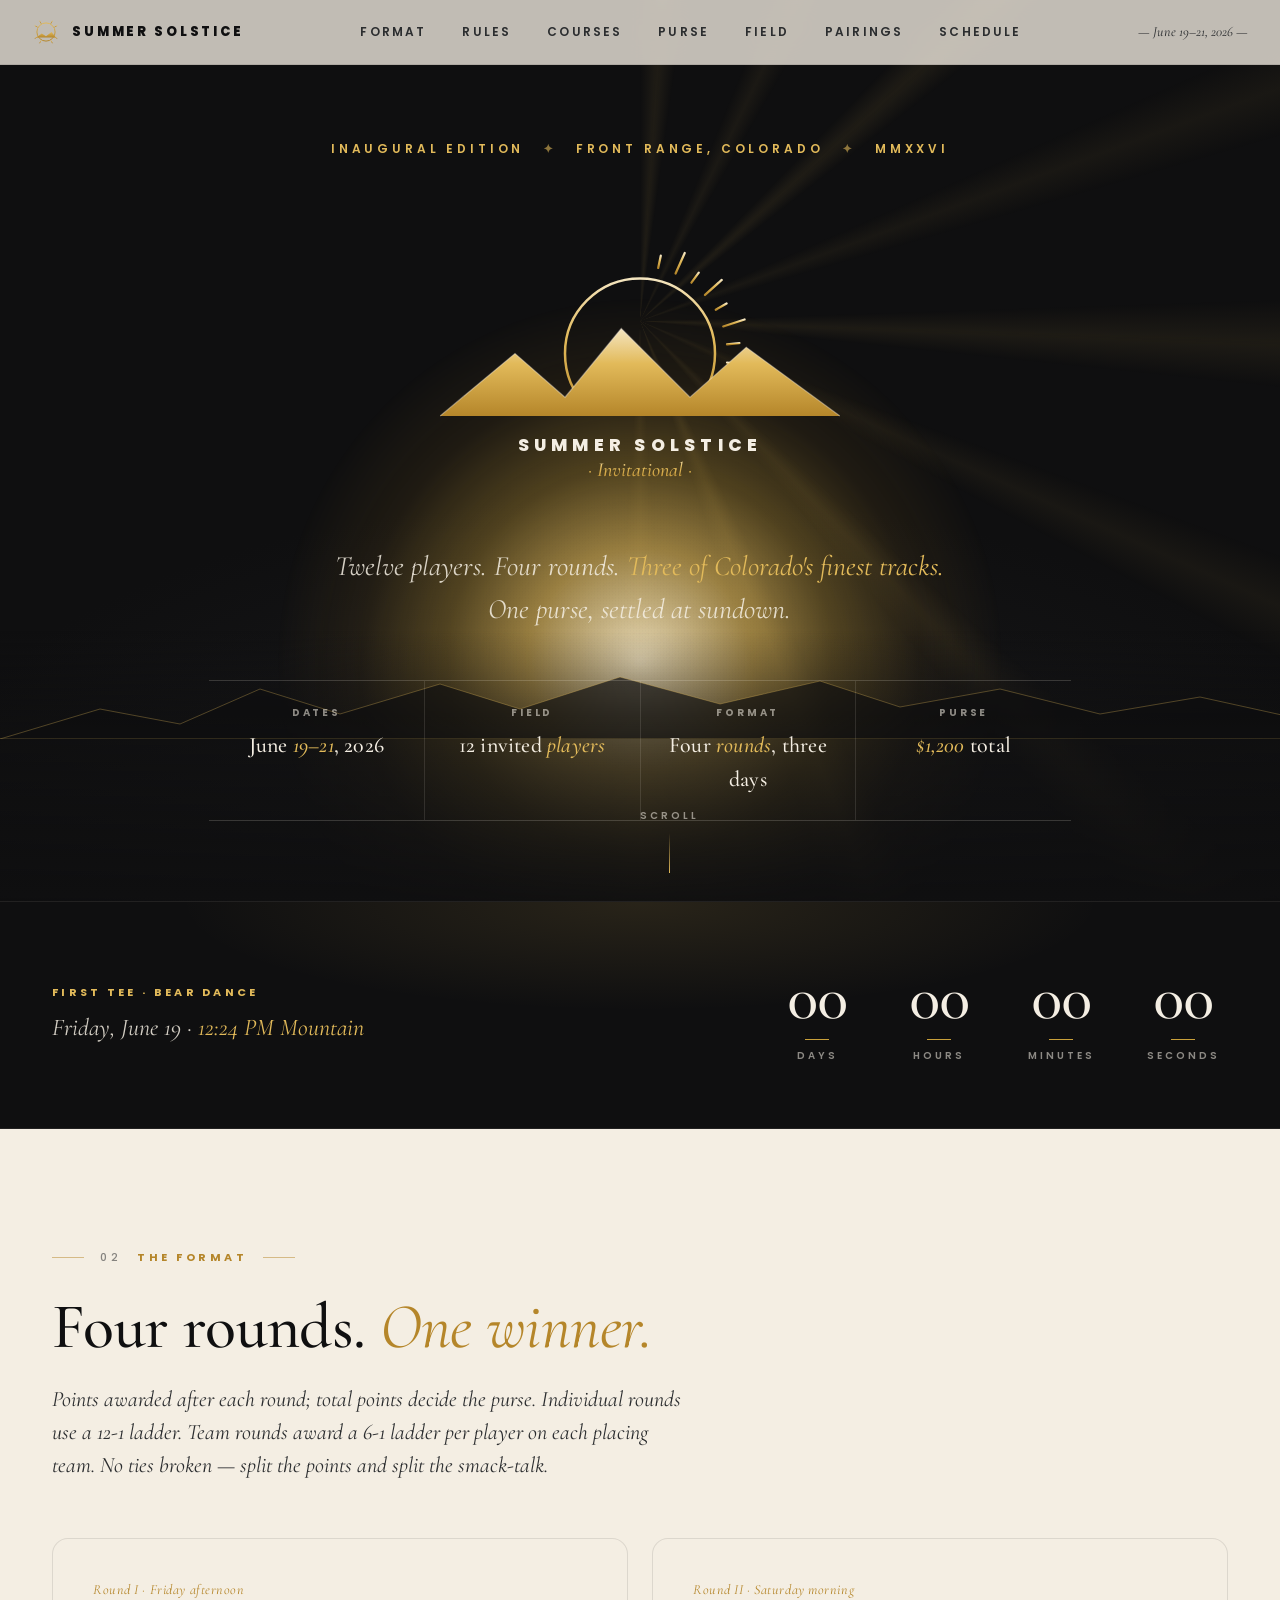
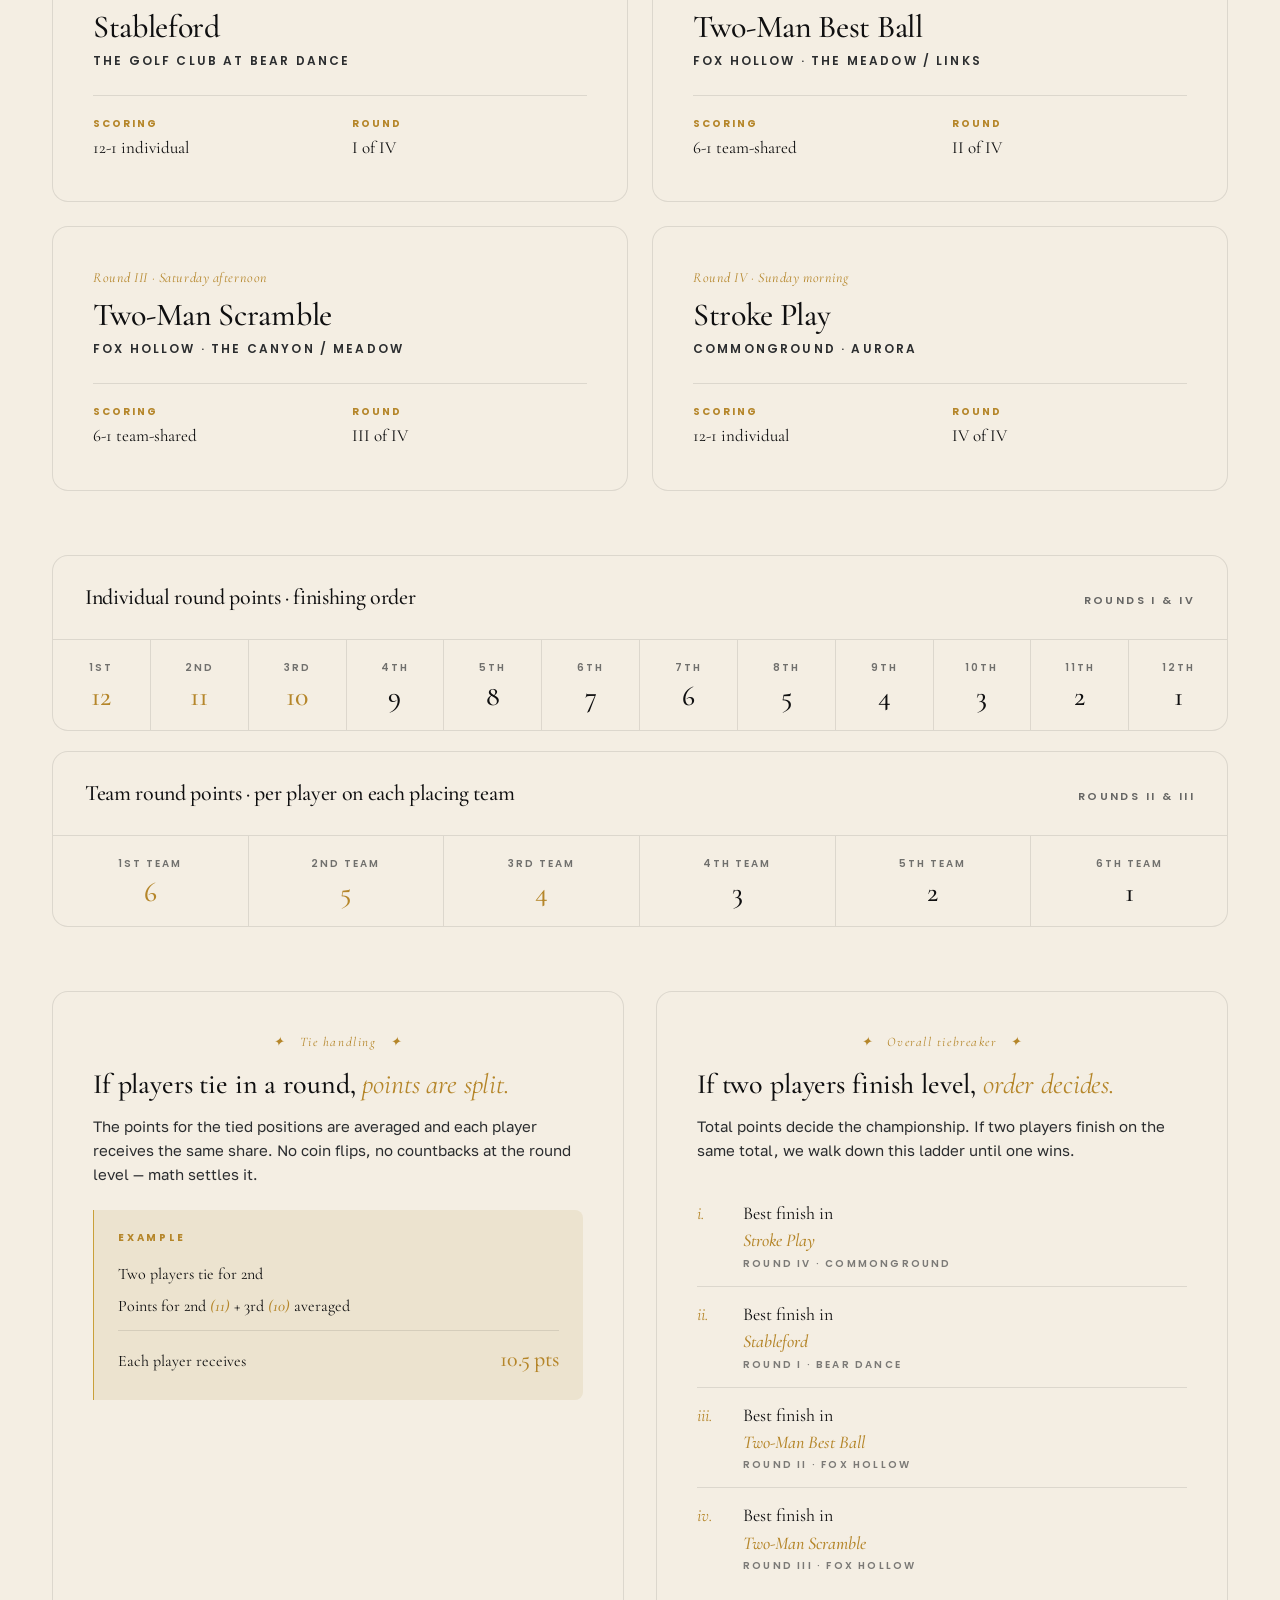
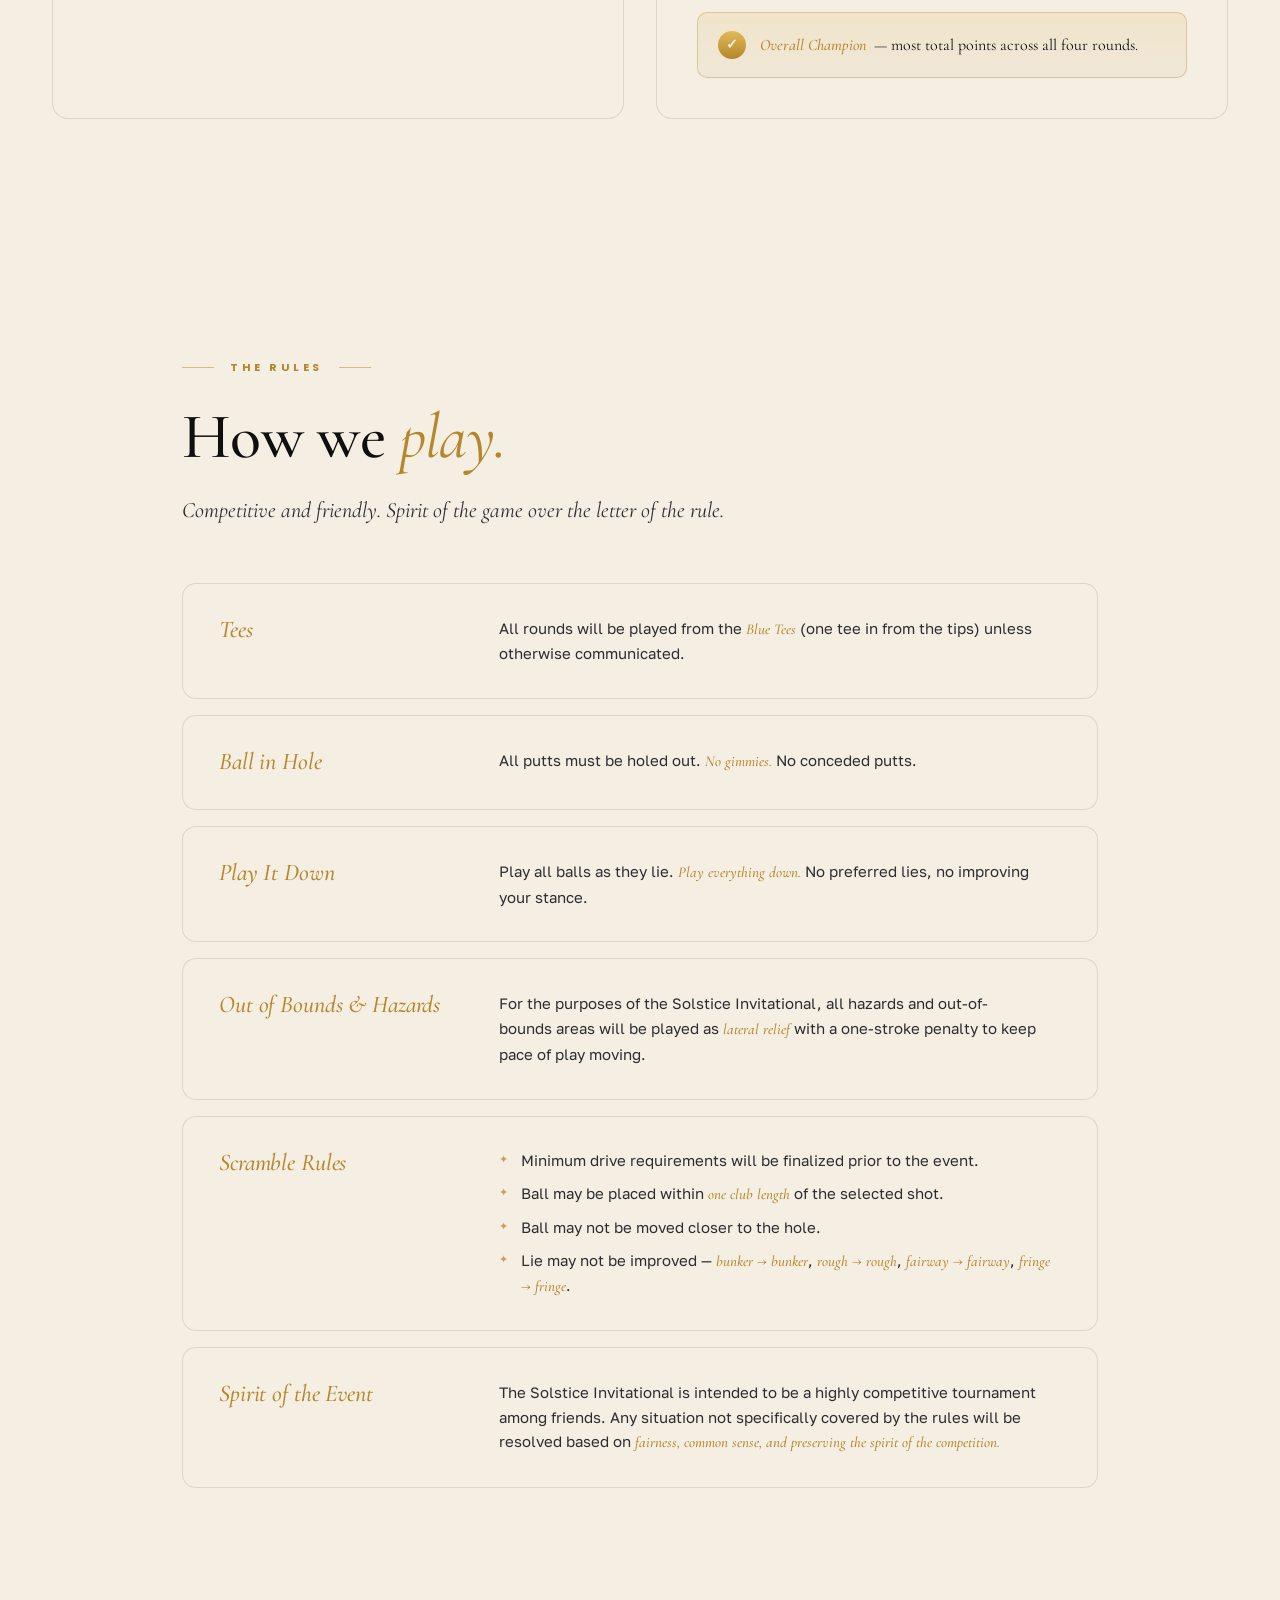
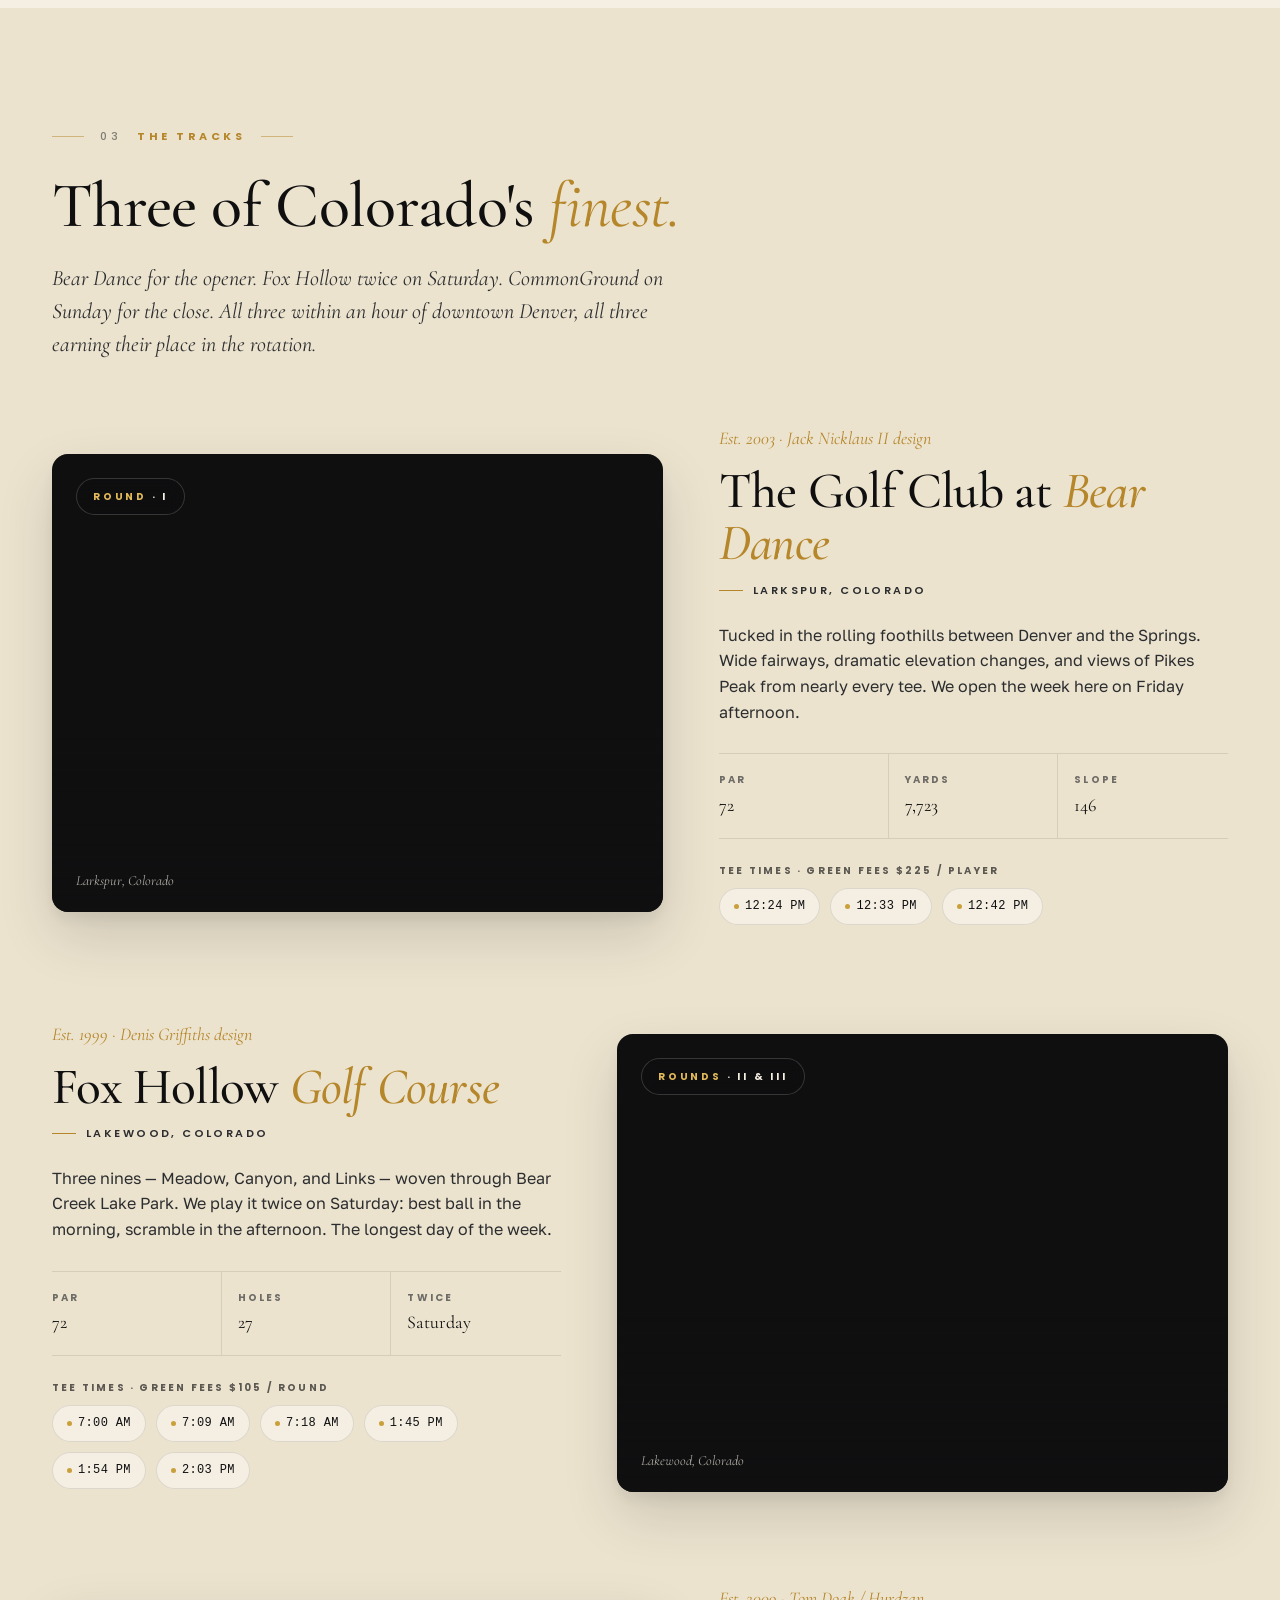
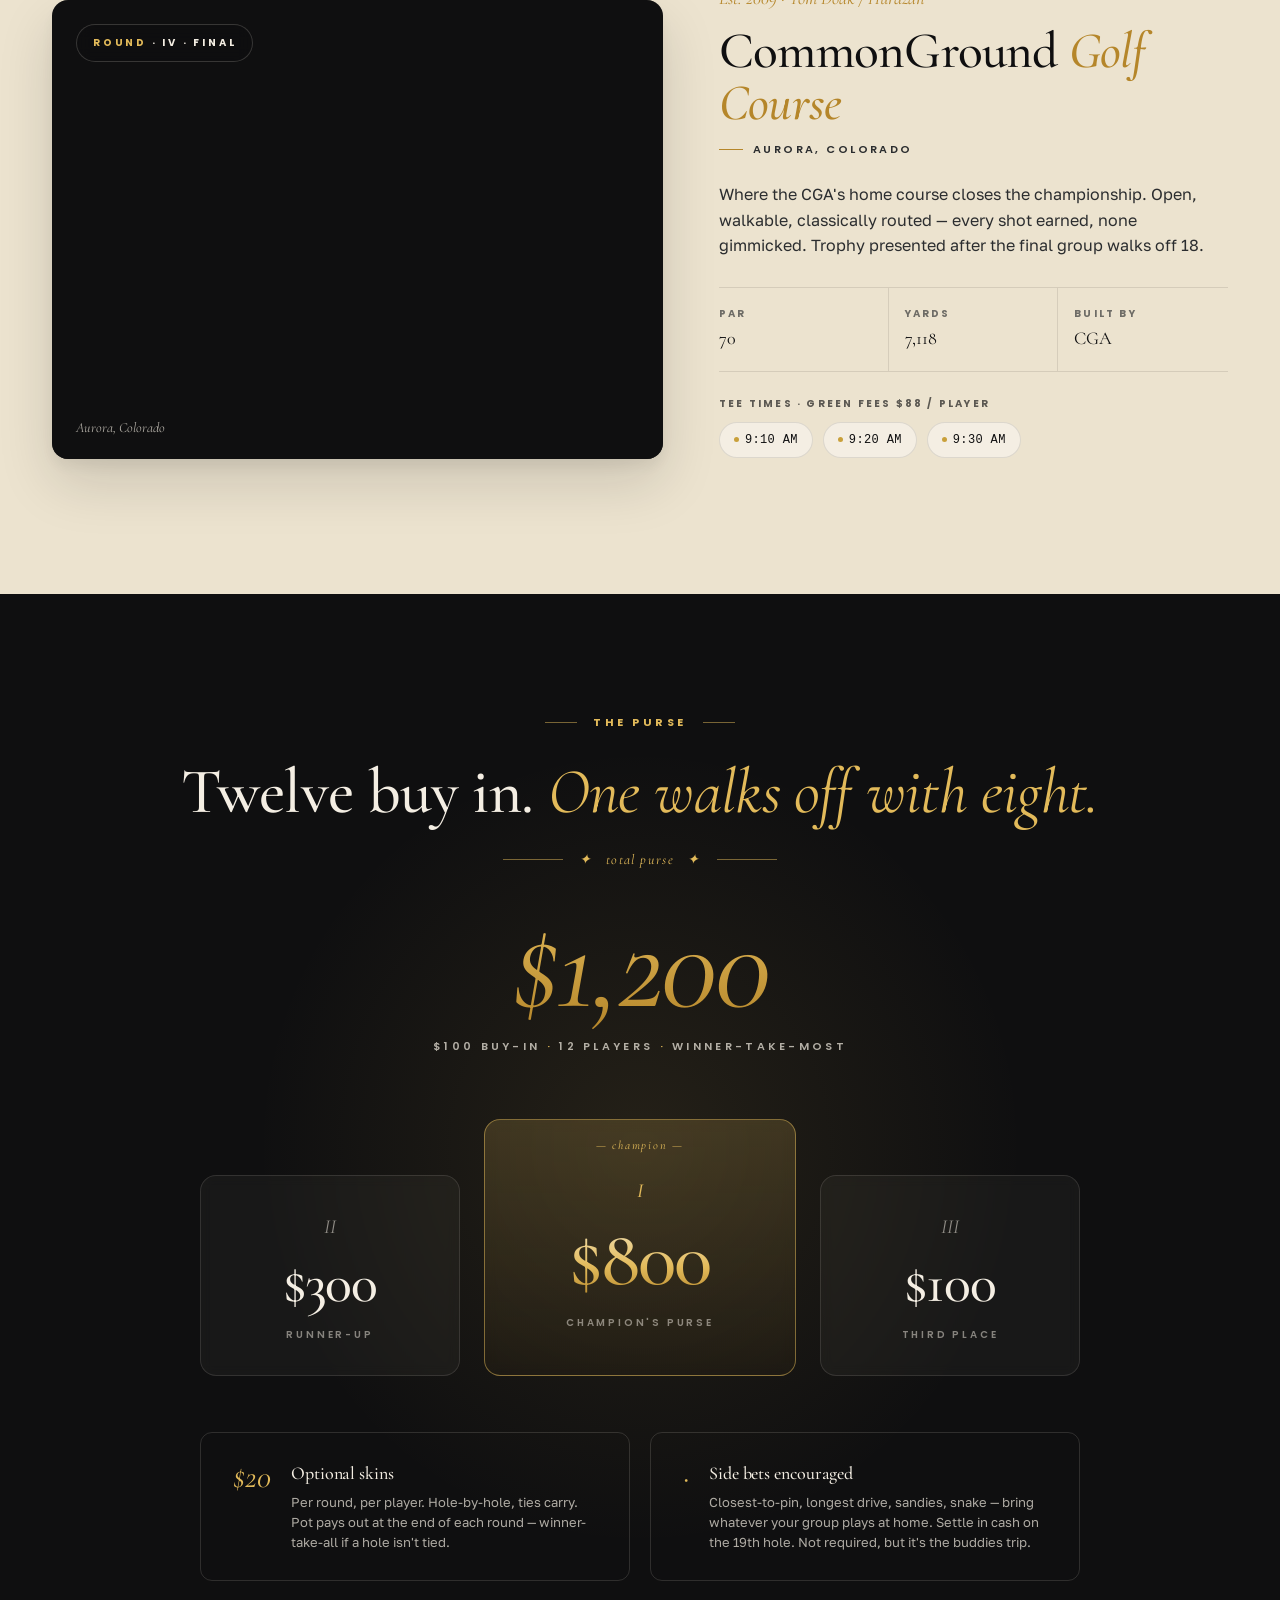
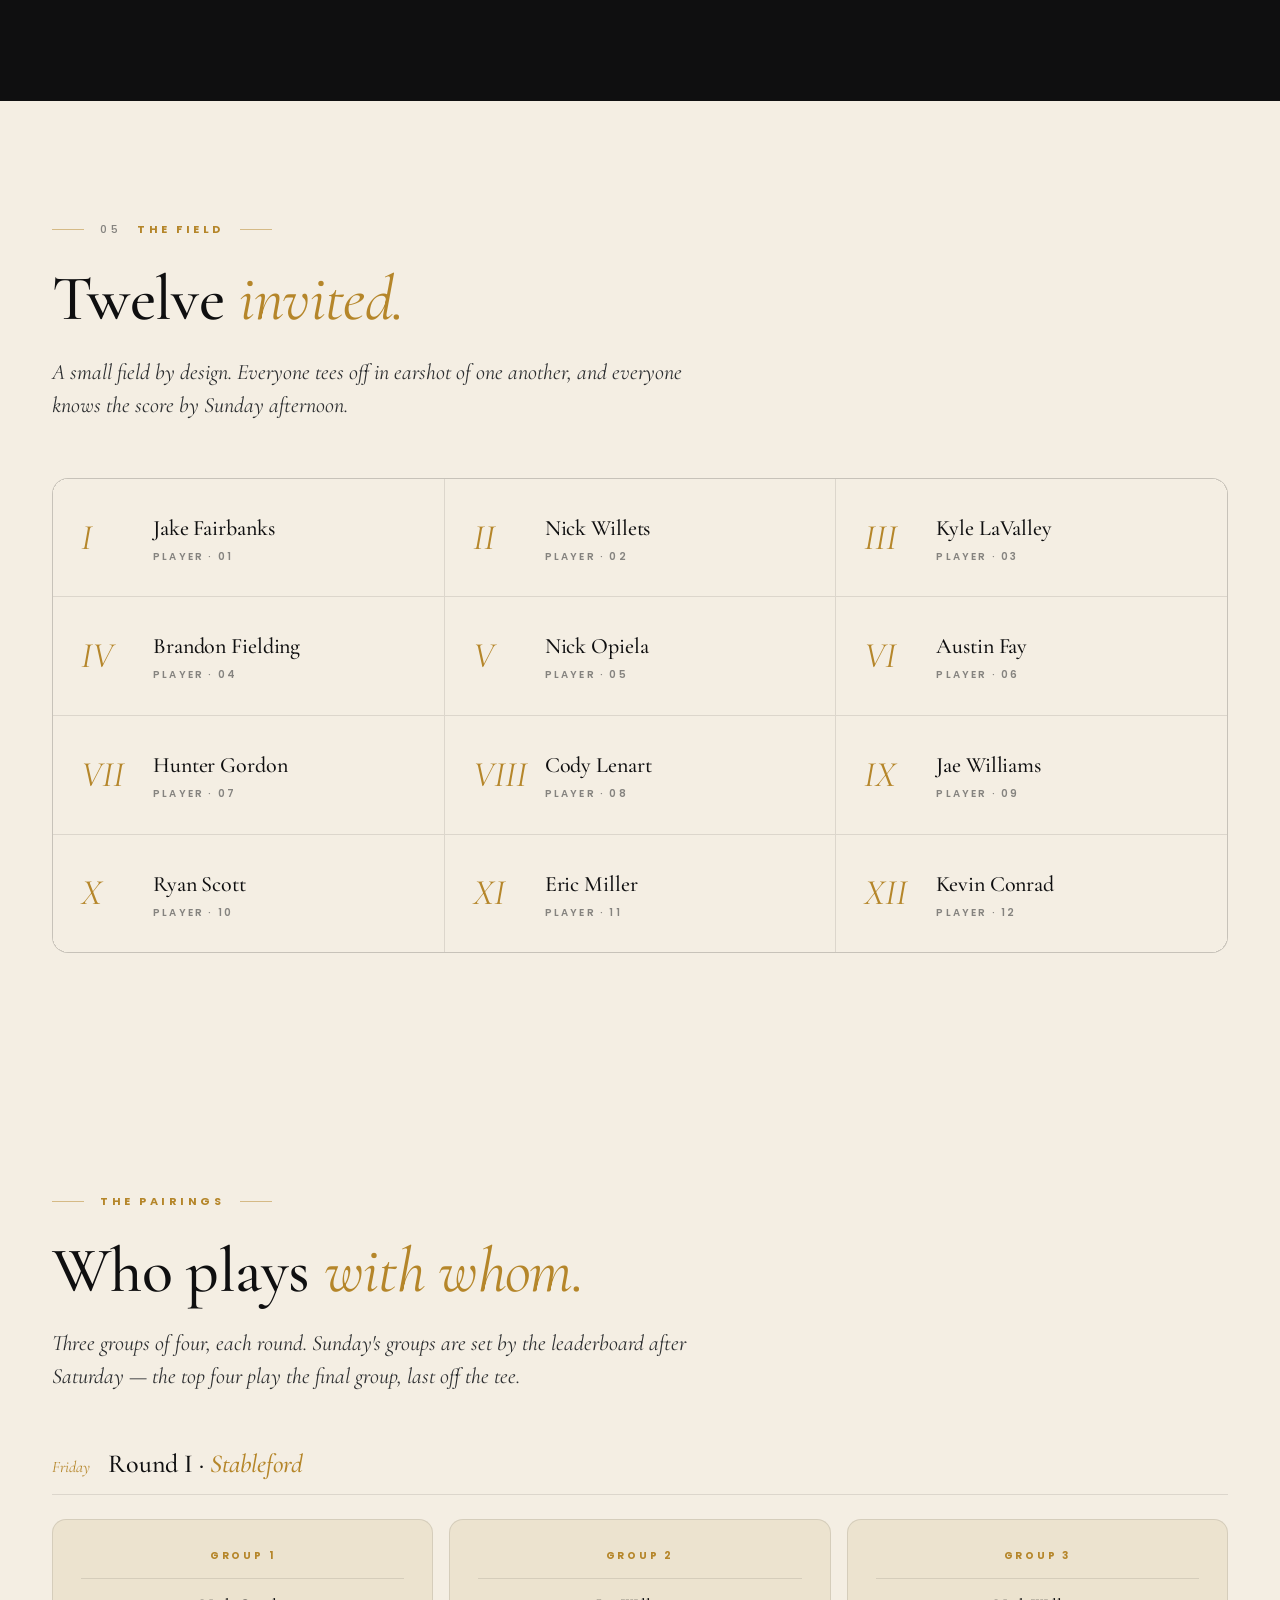
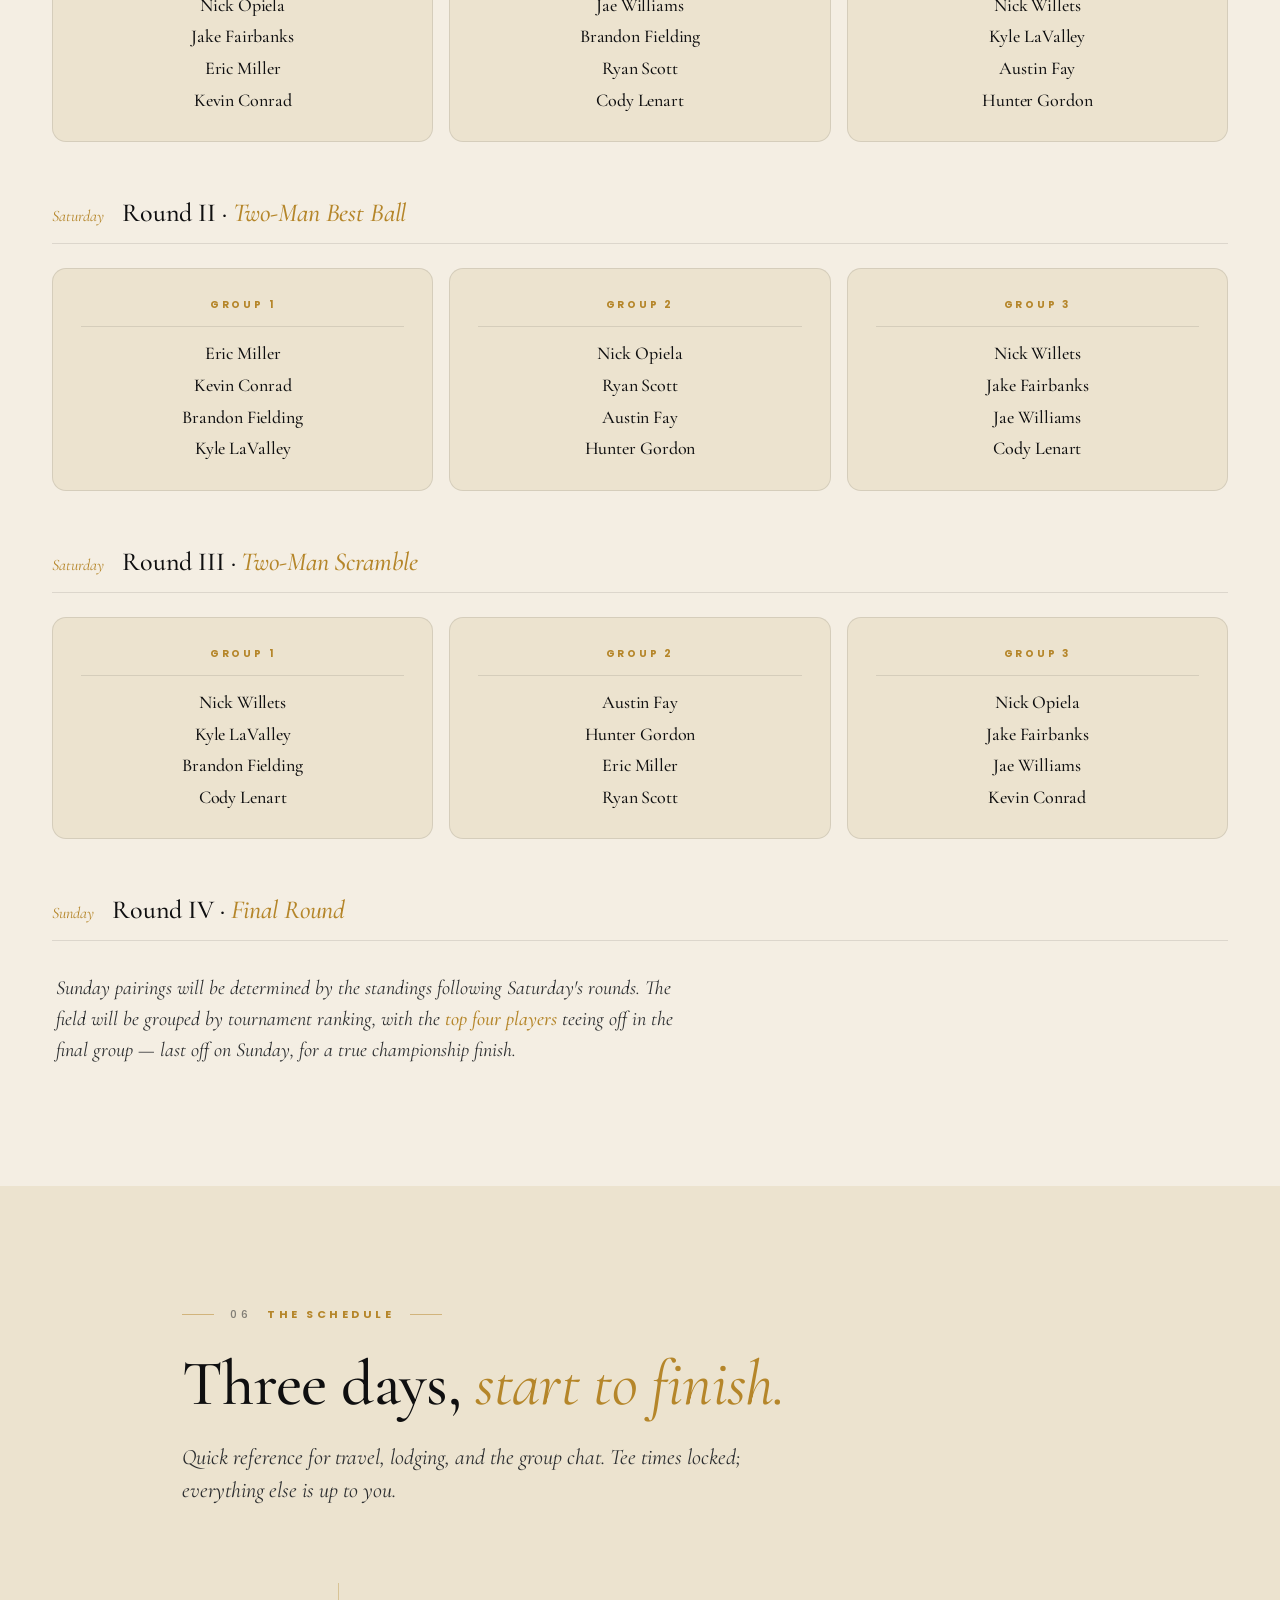
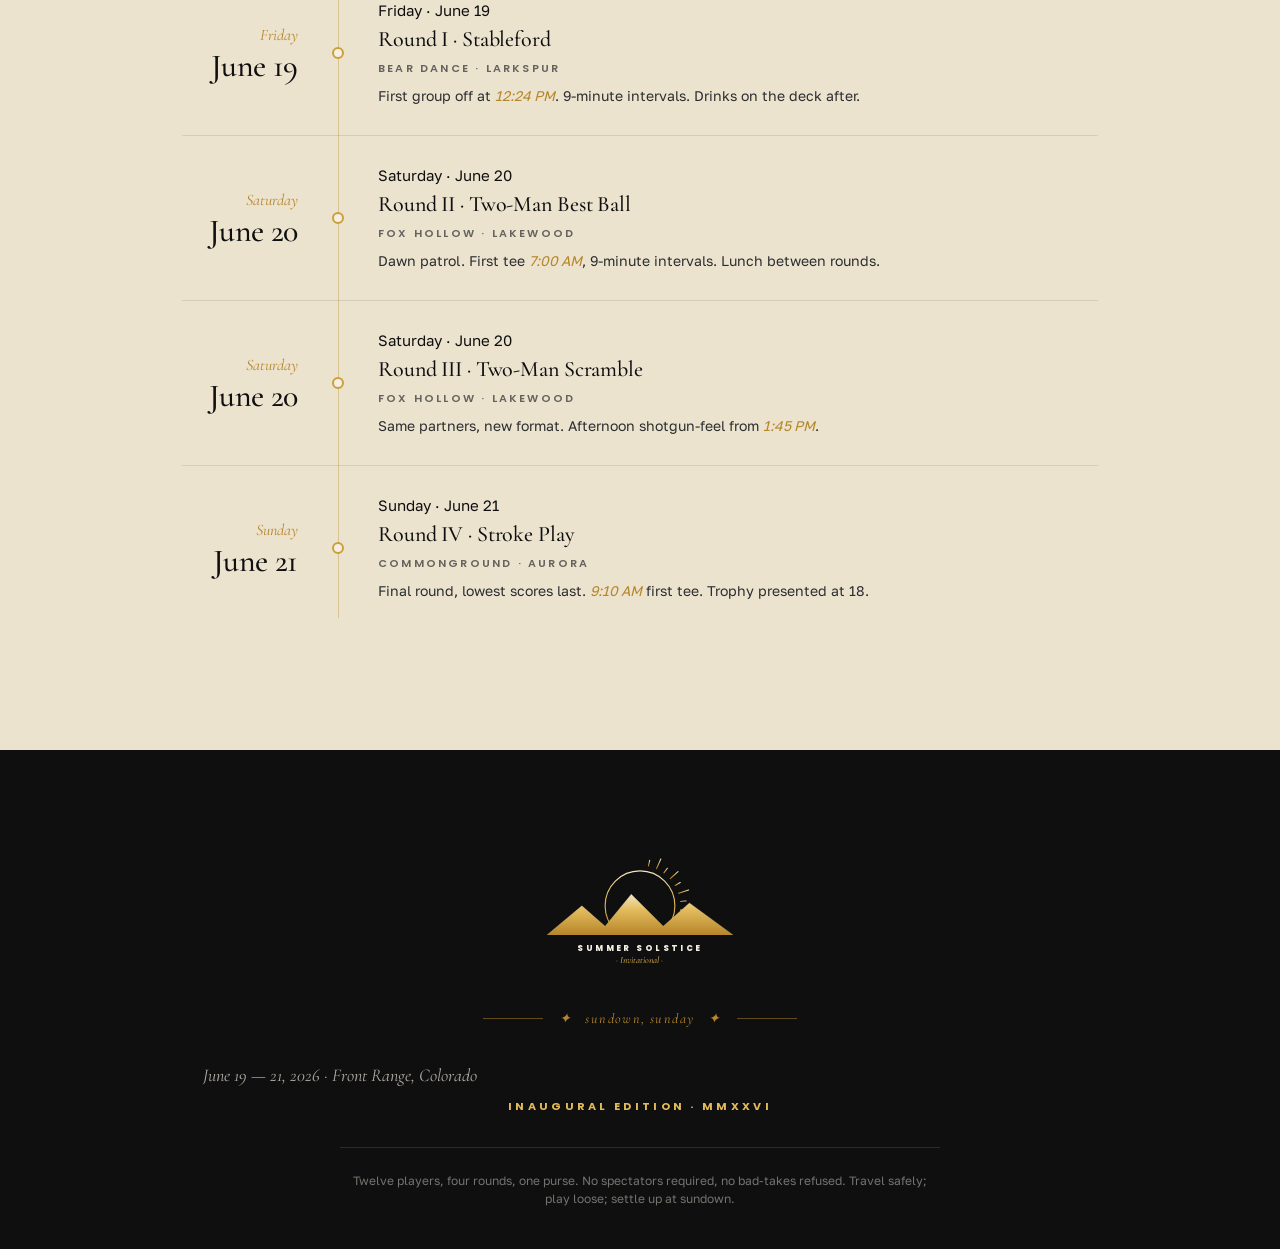
==== index.html @ 15abe390 "Fix spelling: Nick Opeila -> Nick Opiela" ====
<!doctype html>
<html lang="en">
<head>
  <meta charset="utf-8"/>
  <meta name="viewport" content="width=device-width, initial-scale=1, viewport-fit=cover"/>
  <title>Summer Solstice Invitational · 2026</title>
  <meta name="description" content="Twelve players. Four rounds. Three of Colorado's finest tracks. June 19–21, 2026."/>
  <meta name="theme-color" content="#0F0F10"/>

  <meta property="og:title" content="Summer Solstice Invitational · 2026"/>
  <meta property="og:description" content="Twelve players. Four rounds. Three of Colorado's finest tracks. June 19–21, 2026."/>
  <meta property="og:type" content="website"/>
  <meta property="og:url" content="https://solsticeinvitational.com/"/>
  <meta name="twitter:card" content="summary_large_image"/>

  <link rel="preconnect" href="https://fonts.googleapis.com"/>
  <link rel="preconnect" href="https://fonts.gstatic.com" crossorigin/>
  <link rel="stylesheet" href="styles/tokens.css"/>
  <link rel="stylesheet" href="styles/site.css"/>
</head>
<body>
  <!-- ============================================================
       NAV
       ============================================================ -->
  <nav class="ssi-nav">
    <a href="#hero" class="mark">
      <span class="glyph">
        <svg viewBox="0 0 40 40" width="28" height="28" aria-hidden="true">
          <defs>
            <linearGradient id="ssiNavGrad" x1="0" y1="0" x2="0" y2="1">
              <stop offset="0%" stop-color="#E2BA5A"/>
              <stop offset="100%" stop-color="#B5862A"/>
            </linearGradient>
          </defs>
          <circle cx="20" cy="20" r="13" fill="none" stroke="url(#ssiNavGrad)" stroke-width="1.4"/>
          <g stroke="url(#ssiNavGrad)" stroke-width="1.3">
            <line x1="34.50" y1="20.00" x2="38.00" y2="20.00" stroke-linecap="round"/>
            <line x1="32.56" y1="27.25" x2="35.59" y2="29.00" stroke-linecap="round"/>
            <line x1="27.25" y1="32.56" x2="29.00" y2="35.59" stroke-linecap="round"/>
            <line x1="20.00" y1="34.50" x2="20.00" y2="38.00" stroke-linecap="round"/>
            <line x1="12.75" y1="32.56" x2="11.00" y2="35.59" stroke-linecap="round"/>
            <line x1="7.44" y1="27.25" x2="4.41" y2="29.00" stroke-linecap="round"/>
            <line x1="5.50" y1="20.00" x2="2.00" y2="20.00" stroke-linecap="round"/>
            <line x1="7.44" y1="12.75" x2="4.41" y2="11.00" stroke-linecap="round"/>
            <line x1="12.75" y1="7.44" x2="11.00" y2="4.41" stroke-linecap="round"/>
            <line x1="20.00" y1="5.50" x2="20.00" y2="2.00" stroke-linecap="round"/>
            <line x1="27.25" y1="7.44" x2="29.00" y2="4.41" stroke-linecap="round"/>
            <line x1="32.56" y1="12.75" x2="35.59" y2="11.00" stroke-linecap="round"/>
          </g>
          <path d="M 6 28 L 14 22 L 20 26 L 28 20 L 34 28 Z" fill="url(#ssiNavGrad)"/>
        </svg>
      </span>
      <span>Summer Solstice</span>
    </a>
    <ul>
      <li><a href="#format">Format</a></li>
      <li><a href="#rules">Rules</a></li>
      <li><a href="#courses">Courses</a></li>
      <li><a href="#purse">Purse</a></li>
      <li><a href="#field">Field</a></li>
      <li><a href="#pairings">Pairings</a></li>
      <li><a href="#schedule">Schedule</a></li>
    </ul>
    <span class="est">— June 19–21, 2026 —</span>
  </nav>

  <!-- ============================================================
       HERO
       ============================================================ -->
  <section class="ssi-hero" id="hero">
    <div class="sun-stage">
      <div class="sun-rays"></div>
      <div class="sun"></div>
      <div class="horizon"></div>
      <svg class="mountain-line" viewBox="0 0 1440 80" preserveAspectRatio="none" aria-hidden="true">
        <path d="M 0 80 L 100 50 L 180 65 L 260 30 L 340 55 L 440 25 L 520 50 L 620 18 L 720 45 L 820 22 L 900 48 L 1000 30 L 1100 55 L 1200 38 L 1300 60 L 1380 42 L 1440 70 L 1440 80 Z"
              fill="rgba(15,15,16,.85)" stroke="rgba(226,186,90,.4)" stroke-width="1"/>
      </svg>
    </div>

    <div class="hero-content">
      <div class="hero-eyebrow">
        <span>Inaugural Edition</span>
        <span class="dot">✦</span>
        <span>Front Range, Colorado</span>
        <span class="dot">✦</span>
        <span>MMXXVI</span>
      </div>

      <div class="hero-logo-wrap">
        <svg viewBox="0 0 320 240" width="400" height="300" aria-label="Summer Solstice Invitational">
          <defs>
            <linearGradient id="ssiGoldGradHero" x1="0" y1="0" x2="0" y2="1">
              <stop offset="0%" stop-color="#F4E5C0"/>
              <stop offset="40%" stop-color="#E2BA5A"/>
              <stop offset="100%" stop-color="#B5862A"/>
            </linearGradient>
            <clipPath id="sunpeaksClipHero"><rect x="0" y="0" width="320" height="180"/></clipPath>
          </defs>
          <g clip-path="url(#sunpeaksClipHero)">
            <circle cx="160" cy="130" r="60" fill="none" stroke="url(#ssiGoldGradHero)" stroke-width="2"/>
            <g stroke="url(#ssiGoldGradHero)" stroke-width="1.8" stroke-linecap="round">
              <line x1="160.00" y1="60.00" x2="160.00" y2="42.00"/>
              <line x1="174.55" y1="61.53" x2="176.63" y2="51.75"/>
              <line x1="188.47" y1="66.05" x2="195.79" y2="49.61"/>
              <line x1="201.14" y1="73.37" x2="207.02" y2="65.28"/>
              <line x1="212.02" y1="83.16" x2="225.40" y2="71.12"/>
              <line x1="220.62" y1="95.00" x2="229.28" y2="90.00"/>
              <line x1="226.57" y1="108.37" x2="243.69" y2="102.81"/>
              <line x1="229.62" y1="122.68" x2="239.56" y2="121.64"/>
              <line x1="229.62" y1="137.32" x2="247.52" y2="139.20"/>
              <line x1="226.57" y1="151.63" x2="236.08" y2="154.72"/>
              <line x1="220.62" y1="165.00" x2="236.21" y2="174.00"/>
              <line x1="212.02" y1="176.84" x2="219.45" y2="183.53"/>
              <line x1="201.14" y1="186.63" x2="211.73" y2="201.19"/>
              <line x1="188.47" y1="193.95" x2="192.54" y2="203.08"/>
              <line x1="174.55" y1="198.47" x2="178.30" y2="216.08"/>
              <line x1="160.00" y1="200.00" x2="160.00" y2="210.00"/>
            </g>
          </g>
          <path d="M 0 180 L 60 130 L 100 165 L 145 110 L 200 165 L 245 125 L 320 180 Z" fill="url(#ssiGoldGradHero)"/>
          <path d="M 0 180 L 60 130 L 100 165 L 145 110 L 200 165 L 245 125 L 320 180" fill="none" stroke="rgba(244,238,227,.4)" stroke-width="1"/>
          <line x1="0" y1="180" x2="320" y2="180" stroke="url(#ssiGoldGradHero)" stroke-width="1.5"/>
          <text x="160" y="208" text-anchor="middle" font-family="'Poppins', sans-serif" font-weight="800" font-size="14" letter-spacing="4.2" fill="#F4EEE3">SUMMER SOLSTICE</text>
          <text x="160" y="228" text-anchor="middle" font-family="'Cormorant Garamond', serif" font-style="italic" font-weight="500" font-size="16" fill="url(#ssiGoldGradHero)">· Invitational ·</text>
        </svg>
      </div>

      <p class="hero-edition">
        Twelve players. Four rounds. <em>Three of Colorado's finest tracks.</em><br/>
        One purse, settled at sundown.
      </p>

      <div class="hero-meta">
        <div>
          <div class="k">Dates</div>
          <div class="v">June <em>19–21</em>, 2026</div>
        </div>
        <div>
          <div class="k">Field</div>
          <div class="v">12 invited <em>players</em></div>
        </div>
        <div>
          <div class="k">Format</div>
          <div class="v">Four <em>rounds</em>, three days</div>
        </div>
        <div>
          <div class="k">Purse</div>
          <div class="v"><em>$1,200</em> total</div>
        </div>
      </div>
    </div>

    <div class="hero-scroll">
      <span>Scroll</span>
      <span class="line"></span>
    </div>
  </section>

  <!-- ============================================================
       COUNTDOWN
       ============================================================ -->
  <section class="countdown-band" id="countdown">
    <div class="wrap">
      <div class="countdown">
        <div class="countdown-label">
          <span class="k">First tee · Bear Dance</span>
          Friday, June 19 · <em style="color:#E2BA5A;font-style:italic;">12:24 PM Mountain</em>
        </div>
        <div class="countdown-units">
          <div class="countdown-unit"><div class="num" id="cd-days">--</div><div class="lbl">Days</div></div>
          <div class="countdown-unit"><div class="num" id="cd-hours">--</div><div class="lbl">Hours</div></div>
          <div class="countdown-unit"><div class="num" id="cd-mins">--</div><div class="lbl">Minutes</div></div>
          <div class="countdown-unit"><div class="num" id="cd-secs">--</div><div class="lbl">Seconds</div></div>
        </div>
      </div>
    </div>
  </section>

  <!-- ============================================================
       FORMAT
       ============================================================ -->
  <section class="band band-paper" id="format">
    <div class="wrap">
      <div class="section-eyebrow"><span class="num">02</span><span>The Format</span></div>
      <h2 class="section-title">Four rounds. <em>One winner.</em></h2>
      <p class="section-lede">
        Points awarded after each round; total points decide the purse. Individual rounds use a 12-1 ladder. Team rounds award a 6-1 ladder per player on each placing team. No ties broken — split the points and split the smack-talk.
      </p>

      <div class="format-grid">
        <div class="round-card reveal">
          <div class="rn">Round I · Friday afternoon</div>
          <h3>Stableford</h3>
          <div class="course">The Golf Club at Bear Dance</div>
          <div class="points-row">
            <div><div class="k">Scoring</div><div class="v">12-1 individual</div></div>
            <div><div class="k">Round</div><div class="v">I of IV</div></div>
          </div>
        </div>
        <div class="round-card reveal">
          <div class="rn">Round II · Saturday morning</div>
          <h3>Two-Man Best Ball</h3>
          <div class="course">Fox Hollow · The Meadow / Links</div>
          <div class="points-row">
            <div><div class="k">Scoring</div><div class="v">6-1 team-shared</div></div>
            <div><div class="k">Round</div><div class="v">II of IV</div></div>
          </div>
        </div>
        <div class="round-card reveal">
          <div class="rn">Round III · Saturday afternoon</div>
          <h3>Two-Man Scramble</h3>
          <div class="course">Fox Hollow · The Canyon / Meadow</div>
          <div class="points-row">
            <div><div class="k">Scoring</div><div class="v">6-1 team-shared</div></div>
            <div><div class="k">Round</div><div class="v">III of IV</div></div>
          </div>
        </div>
        <div class="round-card reveal">
          <div class="rn">Round IV · Sunday morning</div>
          <h3>Stroke Play</h3>
          <div class="course">CommonGround · Aurora</div>
          <div class="points-row">
            <div><div class="k">Scoring</div><div class="v">12-1 individual</div></div>
            <div><div class="k">Round</div><div class="v">IV of IV</div></div>
          </div>
        </div>
      </div>

      <div class="points-table reveal">
        <div class="header">
          <h4>Individual round points · finishing order</h4>
          <span class="tag">Rounds I &amp; IV</span>
        </div>
        <div class="points-grid">
          <div class="pcell top"><div class="place">1st</div><div class="pts">12</div></div>
          <div class="pcell top"><div class="place">2nd</div><div class="pts">11</div></div>
          <div class="pcell top"><div class="place">3rd</div><div class="pts">10</div></div>
          <div class="pcell"><div class="place">4th</div><div class="pts">9</div></div>
          <div class="pcell"><div class="place">5th</div><div class="pts">8</div></div>
          <div class="pcell"><div class="place">6th</div><div class="pts">7</div></div>
          <div class="pcell"><div class="place">7th</div><div class="pts">6</div></div>
          <div class="pcell"><div class="place">8th</div><div class="pts">5</div></div>
          <div class="pcell"><div class="place">9th</div><div class="pts">4</div></div>
          <div class="pcell"><div class="place">10th</div><div class="pts">3</div></div>
          <div class="pcell"><div class="place">11th</div><div class="pts">2</div></div>
          <div class="pcell"><div class="place">12th</div><div class="pts">1</div></div>
        </div>
      </div>

      <div class="points-table reveal" style="margin-top:20px;">
        <div class="header">
          <h4>Team round points · per player on each placing team</h4>
          <span class="tag">Rounds II &amp; III</span>
        </div>
        <div class="points-grid" style="grid-template-columns:repeat(6,1fr);">
          <div class="pcell top"><div class="place">1st team</div><div class="pts">6</div></div>
          <div class="pcell top"><div class="place">2nd team</div><div class="pts">5</div></div>
          <div class="pcell top"><div class="place">3rd team</div><div class="pts">4</div></div>
          <div class="pcell"><div class="place">4th team</div><div class="pts">3</div></div>
          <div class="pcell"><div class="place">5th team</div><div class="pts">2</div></div>
          <div class="pcell"><div class="place">6th team</div><div class="pts">1</div></div>
        </div>
      </div>

      <div class="tie-rules reveal">
        <div class="tie-col">
          <div class="tie-eyebrow">✦ &nbsp; Tie handling &nbsp; ✦</div>
          <h4 class="tie-title">If players tie in a round, <em>points are split.</em></h4>
          <p class="tie-body">The points for the tied positions are averaged and each player receives the same share. No coin flips, no countbacks at the round level — math settles it.</p>
          <div class="tie-example">
            <div class="ex-label">Example</div>
            <div class="ex-row"><span>Two players tie for 2nd</span></div>
            <div class="ex-row"><span>Points for 2nd <em>(11)</em> + 3rd <em>(10)</em> averaged</span></div>
            <div class="ex-row final"><span>Each player receives</span><strong>10.5 pts</strong></div>
          </div>
        </div>

        <div class="tie-col">
          <div class="tie-eyebrow">✦ &nbsp; Overall tiebreaker &nbsp; ✦</div>
          <h4 class="tie-title">If two players finish level, <em>order decides.</em></h4>
          <p class="tie-body">Total points decide the championship. If two players finish on the same total, we walk down this ladder until one wins.</p>
          <ol class="tie-ladder">
            <li><span class="step">i.</span><span class="rule">Best finish in <em>Stroke Play</em><span class="rd">Round IV · CommonGround</span></span></li>
            <li><span class="step">ii.</span><span class="rule">Best finish in <em>Stableford</em><span class="rd">Round I · Bear Dance</span></span></li>
            <li><span class="step">iii.</span><span class="rule">Best finish in <em>Two-Man Best Ball</em><span class="rd">Round II · Fox Hollow</span></span></li>
            <li><span class="step">iv.</span><span class="rule">Best finish in <em>Two-Man Scramble</em><span class="rd">Round III · Fox Hollow</span></span></li>
          </ol>
          <div class="tie-champ">
            <span class="check">✓</span>
            <span><strong>Overall Champion</strong> — most total points across all four rounds.</span>
          </div>
        </div>
      </div>
    </div>
  </section>

  <!-- ============================================================
       RULES
       ============================================================ -->
  <section class="band band-paper" id="rules">
    <div class="wrap-narrow">
      <div class="section-eyebrow"><span>The Rules</span></div>
      <h2 class="section-title">How we <em>play.</em></h2>
      <p class="section-lede">Competitive and friendly. Spirit of the game over the letter of the rule.</p>

      <div class="rules-stack">
        <div class="rule-card reveal">
          <div class="rule-name">Tees</div>
          <div class="rule-body">
            <p>All rounds will be played from the <em>Blue Tees</em> (one tee in from the tips) unless otherwise communicated.</p>
          </div>
        </div>

        <div class="rule-card reveal">
          <div class="rule-name">Ball in Hole</div>
          <div class="rule-body">
            <p>All putts must be holed out. <em>No gimmies.</em> No conceded putts.</p>
          </div>
        </div>

        <div class="rule-card reveal">
          <div class="rule-name">Play It Down</div>
          <div class="rule-body">
            <p>Play all balls as they lie. <em>Play everything down.</em> No preferred lies, no improving your stance.</p>
          </div>
        </div>

        <div class="rule-card reveal">
          <div class="rule-name">Out of Bounds &amp; Hazards</div>
          <div class="rule-body">
            <p>For the purposes of the Solstice Invitational, all hazards and out-of-bounds areas will be played as <em>lateral relief</em> with a one-stroke penalty to keep pace of play moving.</p>
          </div>
        </div>

        <div class="rule-card reveal">
          <div class="rule-name">Scramble Rules</div>
          <div class="rule-body">
            <ul class="rule-list">
              <li>Minimum drive requirements will be finalized prior to the event.</li>
              <li>Ball may be placed within <em>one club length</em> of the selected shot.</li>
              <li>Ball may not be moved closer to the hole.</li>
              <li>Lie may not be improved — <em>bunker → bunker</em>, <em>rough → rough</em>, <em>fairway → fairway</em>, <em>fringe → fringe</em>.</li>
            </ul>
          </div>
        </div>

        <div class="rule-card reveal">
          <div class="rule-name">Spirit of the Event</div>
          <div class="rule-body">
            <p>The Solstice Invitational is intended to be a highly competitive tournament among friends. Any situation not specifically covered by the rules will be resolved based on <em>fairness, common sense, and preserving the spirit of the competition.</em></p>
          </div>
        </div>
      </div>
    </div>
  </section>

  <!-- ============================================================
       COURSES
       ============================================================ -->
  <section class="band band-cream" id="courses">
    <div class="wrap">
      <div class="section-eyebrow"><span class="num">03</span><span>The Tracks</span></div>
      <h2 class="section-title">Three of Colorado's <em>finest.</em></h2>
      <p class="section-lede">
        Bear Dance for the opener. Fox Hollow twice on Saturday. CommonGround on Sunday for the close. All three within an hour of downtown Denver, all three earning their place in the rotation.
      </p>

      <div class="course-deck">
        <div class="course-row reveal">
          <div class="course-img-wrap">
            <div class="img" style="background-image:url('https://images.squarespace-cdn.com/content/5fc52c5a1452f90b7f00ebfd/f47214b8-79f6-4615-8e93-03084a846147/06-Bear-Dance-Club-min.webp?content-type=image%2Fwebp');"></div>
            <div class="vignette"></div>
            <div class="stamp"><em>Round</em> · I</div>
            <div class="course-name-overlay">Larkspur, Colorado</div>
          </div>
          <div class="course-info">
            <div class="course-est">Est. 2003 · Jack Nicklaus II design</div>
            <h3>The Golf Club at <em>Bear Dance</em></h3>
            <div class="loc">Larkspur, Colorado</div>
            <p class="blurb">Tucked in the rolling foothills between Denver and the Springs. Wide fairways, dramatic elevation changes, and views of Pikes Peak from nearly every tee. We open the week here on Friday afternoon.</p>
            <div class="course-stats">
              <div><div class="k">Par</div><div class="v">72</div></div>
              <div><div class="k">Yards</div><div class="v">7,723</div></div>
              <div><div class="k">Slope</div><div class="v">146</div></div>
            </div>
            <div style="margin-bottom:16px;">
              <div style="font-family:'Poppins',sans-serif;font-weight:700;font-size:10px;letter-spacing:.22em;text-transform:uppercase;color:#0F0F10;opacity:.65;margin-bottom:10px;">Tee times · Green fees $225 / player</div>
              <div class="tee-times">
                <span class="tee-time">12:24 PM</span>
                <span class="tee-time">12:33 PM</span>
                <span class="tee-time">12:42 PM</span>
              </div>
            </div>
          </div>
        </div>

        <div class="course-row reveal flip">
          <div class="course-img-wrap">
            <div class="img" style="background-image:url('https://images.squarespace-cdn.com/content/5fc52c5a1452f90b7f00ebfd/27ed3900-478d-4d79-8211-20e026784408/fox-hollow-meadow-hole-number-2.jpg?content-type=image%2Fjpeg');"></div>
            <div class="vignette"></div>
            <div class="stamp"><em>Rounds</em> · II &amp; III</div>
            <div class="course-name-overlay">Lakewood, Colorado</div>
          </div>
          <div class="course-info">
            <div class="course-est">Est. 1999 · Denis Griffiths design</div>
            <h3>Fox Hollow <em>Golf Course</em></h3>
            <div class="loc">Lakewood, Colorado</div>
            <p class="blurb">Three nines — Meadow, Canyon, and Links — woven through Bear Creek Lake Park. We play it twice on Saturday: best ball in the morning, scramble in the afternoon. The longest day of the week.</p>
            <div class="course-stats">
              <div><div class="k">Par</div><div class="v">72</div></div>
              <div><div class="k">Holes</div><div class="v">27</div></div>
              <div><div class="k">Twice</div><div class="v">Saturday</div></div>
            </div>
            <div style="margin-bottom:16px;">
              <div style="font-family:'Poppins',sans-serif;font-weight:700;font-size:10px;letter-spacing:.22em;text-transform:uppercase;color:#0F0F10;opacity:.65;margin-bottom:10px;">Tee times · Green fees $105 / round</div>
              <div class="tee-times">
                <span class="tee-time">7:00 AM</span>
                <span class="tee-time">7:09 AM</span>
                <span class="tee-time">7:18 AM</span>
                <span class="tee-time">1:45 PM</span>
                <span class="tee-time">1:54 PM</span>
                <span class="tee-time">2:03 PM</span>
              </div>
            </div>
          </div>
        </div>

        <div class="course-row reveal">
          <div class="course-img-wrap">
            <div class="img" style="background-image:url('https://images.squarespace-cdn.com/content/5fc52c5a1452f90b7f00ebfd/be09aeb7-90f6-4732-b535-545bef005c96/commongroundgc_co.jpg?content-type=image%2Fjpeg');"></div>
            <div class="vignette"></div>
            <div class="stamp"><em>Round</em> · IV · Final</div>
            <div class="course-name-overlay">Aurora, Colorado</div>
          </div>
          <div class="course-info">
            <div class="course-est">Est. 2009 · Tom Doak / Hurdzan</div>
            <h3>CommonGround <em>Golf Course</em></h3>
            <div class="loc">Aurora, Colorado</div>
            <p class="blurb">Where the CGA's home course closes the championship. Open, walkable, classically routed — every shot earned, none gimmicked. Trophy presented after the final group walks off 18.</p>
            <div class="course-stats">
              <div><div class="k">Par</div><div class="v">70</div></div>
              <div><div class="k">Yards</div><div class="v">7,118</div></div>
              <div><div class="k">Built by</div><div class="v">CGA</div></div>
            </div>
            <div style="margin-bottom:16px;">
              <div style="font-family:'Poppins',sans-serif;font-weight:700;font-size:10px;letter-spacing:.22em;text-transform:uppercase;color:#0F0F10;opacity:.65;margin-bottom:10px;">Tee times · Green fees $88 / player</div>
              <div class="tee-times">
                <span class="tee-time">9:10 AM</span>
                <span class="tee-time">9:20 AM</span>
                <span class="tee-time">9:30 AM</span>
              </div>
            </div>
          </div>
        </div>
      </div>
    </div>
  </section>

  <!-- ============================================================
       PURSE
       ============================================================ -->
  <section class="band band-dark purse-stage" id="purse">
    <div class="wrap">
      <div class="section-eyebrow center"><span>The Purse</span></div>
      <h2 class="section-title" style="text-align:center;">Twelve buy in. <em>One walks off with eight.</em></h2>
      <div class="divider-ornament">✦ &nbsp; total purse &nbsp; ✦</div>
      <div class="purse-headline">$1,200</div>
      <div class="purse-sub">$100 buy-in <em>·</em> 12 players <em>·</em> winner-take-most</div>

      <div class="purse-podium">
        <div class="podium-card">
          <div class="place">II</div>
          <div class="amt">$300</div>
          <div class="lbl">Runner-up</div>
        </div>
        <div class="podium-card first">
          <div class="laurel">— champion —</div>
          <div class="place">I</div>
          <div class="amt">$800</div>
          <div class="lbl">Champion's purse</div>
        </div>
        <div class="podium-card">
          <div class="place">III</div>
          <div class="amt">$100</div>
          <div class="lbl">Third place</div>
        </div>
      </div>

      <div class="purse-extras">
        <div class="extras-card">
          <div class="num">$20</div>
          <div class="body">
            <h5>Optional skins</h5>
            <p>Per round, per player. Hole-by-hole, ties carry. Pot pays out at the end of each round — winner-take-all if a hole isn't tied.</p>
          </div>
        </div>
        <div class="extras-card">
          <div class="num">·</div>
          <div class="body">
            <h5>Side bets encouraged</h5>
            <p>Closest-to-pin, longest drive, sandies, snake — bring whatever your group plays at home. Settle in cash on the 19th hole. Not required, but it's the buddies trip.</p>
          </div>
        </div>
      </div>
    </div>
  </section>

  <!-- ============================================================
       ROSTER
       ============================================================ -->
  <section class="band band-paper" id="field">
    <div class="wrap">
      <div class="section-eyebrow"><span class="num">05</span><span>The Field</span></div>
      <h2 class="section-title">Twelve <em>invited.</em></h2>
      <p class="section-lede">A small field by design. Everyone tees off in earshot of one another, and everyone knows the score by Sunday afternoon.</p>

      <div class="roster-grid">
        <div class="player reveal"><div class="seed">I</div><div class="info"><div class="name">Jake Fairbanks</div><div class="meta">Player · 01</div></div></div>
        <div class="player reveal"><div class="seed">II</div><div class="info"><div class="name">Nick Willets</div><div class="meta">Player · 02</div></div></div>
        <div class="player reveal"><div class="seed">III</div><div class="info"><div class="name">Kyle LaValley</div><div class="meta">Player · 03</div></div></div>
        <div class="player reveal"><div class="seed">IV</div><div class="info"><div class="name">Brandon Fielding</div><div class="meta">Player · 04</div></div></div>
        <div class="player reveal"><div class="seed">V</div><div class="info"><div class="name">Nick Opiela</div><div class="meta">Player · 05</div></div></div>
        <div class="player reveal"><div class="seed">VI</div><div class="info"><div class="name">Austin Fay</div><div class="meta">Player · 06</div></div></div>
        <div class="player reveal"><div class="seed">VII</div><div class="info"><div class="name">Hunter Gordon</div><div class="meta">Player · 07</div></div></div>
        <div class="player reveal"><div class="seed">VIII</div><div class="info"><div class="name">Cody Lenart</div><div class="meta">Player · 08</div></div></div>
        <div class="player reveal"><div class="seed">IX</div><div class="info"><div class="name">Jae Williams</div><div class="meta">Player · 09</div></div></div>
        <div class="player reveal"><div class="seed">X</div><div class="info"><div class="name">Ryan Scott</div><div class="meta">Player · 10</div></div></div>
        <div class="player reveal"><div class="seed">XI</div><div class="info"><div class="name">Eric Miller</div><div class="meta">Player · 11</div></div></div>
        <div class="player reveal"><div class="seed">XII</div><div class="info"><div class="name">Kevin Conrad</div><div class="meta">Player · 12</div></div></div>
      </div>
    </div>
  </section>

  <!-- ============================================================
       PAIRINGS
       ============================================================ -->
  <section class="band band-paper" id="pairings">
    <div class="wrap">
      <div class="section-eyebrow"><span>The Pairings</span></div>
      <h2 class="section-title">Who plays <em>with whom.</em></h2>
      <p class="section-lede">Three groups of four, each round. Sunday's groups are set by the leaderboard after Saturday — the top four play the final group, last off the tee.</p>

      <div class="pairings-deck">
        <div class="pairings-round reveal">
          <div class="round-tag">
            <span class="rt-day">Friday</span>
            <span class="rt-name">Round I · <em>Stableford</em></span>
          </div>
          <div class="pairings-grid">
            <div class="pairing-card">
              <div class="pn">Group 1</div>
              <ul class="plist">
                <li>Nick Opiela</li>
                <li>Jake Fairbanks</li>
                <li>Eric Miller</li>
                <li>Kevin Conrad</li>
              </ul>
            </div>
            <div class="pairing-card">
              <div class="pn">Group 2</div>
              <ul class="plist">
                <li>Jae Williams</li>
                <li>Brandon Fielding</li>
                <li>Ryan Scott</li>
                <li>Cody Lenart</li>
              </ul>
            </div>
            <div class="pairing-card">
              <div class="pn">Group 3</div>
              <ul class="plist">
                <li>Nick Willets</li>
                <li>Kyle LaValley</li>
                <li>Austin Fay</li>
                <li>Hunter Gordon</li>
              </ul>
            </div>
          </div>
        </div>

        <div class="pairings-round reveal">
          <div class="round-tag">
            <span class="rt-day">Saturday</span>
            <span class="rt-name">Round II · <em>Two-Man Best Ball</em></span>
          </div>
          <div class="pairings-grid">
            <div class="pairing-card">
              <div class="pn">Group 1</div>
              <ul class="plist">
                <li>Eric Miller</li>
                <li>Kevin Conrad</li>
                <li>Brandon Fielding</li>
                <li>Kyle LaValley</li>
              </ul>
            </div>
            <div class="pairing-card">
              <div class="pn">Group 2</div>
              <ul class="plist">
                <li>Nick Opiela</li>
                <li>Ryan Scott</li>
                <li>Austin Fay</li>
                <li>Hunter Gordon</li>
              </ul>
            </div>
            <div class="pairing-card">
              <div class="pn">Group 3</div>
              <ul class="plist">
                <li>Nick Willets</li>
                <li>Jake Fairbanks</li>
                <li>Jae Williams</li>
                <li>Cody Lenart</li>
              </ul>
            </div>
          </div>
        </div>

        <div class="pairings-round reveal">
          <div class="round-tag">
            <span class="rt-day">Saturday</span>
            <span class="rt-name">Round III · <em>Two-Man Scramble</em></span>
          </div>
          <div class="pairings-grid">
            <div class="pairing-card">
              <div class="pn">Group 1</div>
              <ul class="plist">
                <li>Nick Willets</li>
                <li>Kyle LaValley</li>
                <li>Brandon Fielding</li>
                <li>Cody Lenart</li>
              </ul>
            </div>
            <div class="pairing-card">
              <div class="pn">Group 2</div>
              <ul class="plist">
                <li>Austin Fay</li>
                <li>Hunter Gordon</li>
                <li>Eric Miller</li>
                <li>Ryan Scott</li>
              </ul>
            </div>
            <div class="pairing-card">
              <div class="pn">Group 3</div>
              <ul class="plist">
                <li>Nick Opiela</li>
                <li>Jake Fairbanks</li>
                <li>Jae Williams</li>
                <li>Kevin Conrad</li>
              </ul>
            </div>
          </div>
        </div>

        <div class="pairings-round reveal sunday-note">
          <div class="round-tag">
            <span class="rt-day">Sunday</span>
            <span class="rt-name">Round IV · <em>Final Round</em></span>
          </div>
          <p class="sunday-body">Sunday pairings will be determined by the standings following Saturday's rounds. The field will be grouped by tournament ranking, with the <em>top four players</em> teeing off in the final group — last off on Sunday, for a true championship finish.</p>
        </div>
      </div>
    </div>
  </section>

  <!-- ============================================================
       SCHEDULE
       ============================================================ -->
  <section class="band band-cream" id="schedule">
    <div class="wrap-narrow">
      <div class="section-eyebrow"><span class="num">06</span><span>The Schedule</span></div>
      <h2 class="section-title">Three days, <em>start to finish.</em></h2>
      <p class="section-lede">Quick reference for travel, lodging, and the group chat. Tee times locked; everything else is up to you.</p>

      <div class="timeline">
        <div class="tl-row reveal">
          <div class="tl-day">Friday<span class="num">June 19</span></div>
          <div class="tl-dot"></div>
          <div class="tl-content">
            <span class="day-mobile">Friday · June 19</span>
            <div class="what">Round I · Stableford</div>
            <div class="where">Bear Dance · Larkspur</div>
            <p class="deets">First group off at <em>12:24 PM</em>. 9-minute intervals. Drinks on the deck after.</p>
          </div>
        </div>
        <div class="tl-row reveal">
          <div class="tl-day">Saturday<span class="num">June 20</span></div>
          <div class="tl-dot"></div>
          <div class="tl-content">
            <span class="day-mobile">Saturday · June 20</span>
            <div class="what">Round II · Two-Man Best Ball</div>
            <div class="where">Fox Hollow · Lakewood</div>
            <p class="deets">Dawn patrol. First tee <em>7:00 AM</em>, 9-minute intervals. Lunch between rounds.</p>
          </div>
        </div>
        <div class="tl-row reveal">
          <div class="tl-day">Saturday<span class="num">June 20</span></div>
          <div class="tl-dot"></div>
          <div class="tl-content">
            <span class="day-mobile">Saturday · June 20</span>
            <div class="what">Round III · Two-Man Scramble</div>
            <div class="where">Fox Hollow · Lakewood</div>
            <p class="deets">Same partners, new format. Afternoon shotgun-feel from <em>1:45 PM</em>.</p>
          </div>
        </div>
        <div class="tl-row reveal">
          <div class="tl-day">Sunday<span class="num">June 21</span></div>
          <div class="tl-dot"></div>
          <div class="tl-content">
            <span class="day-mobile">Sunday · June 21</span>
            <div class="what">Round IV · Stroke Play</div>
            <div class="where">CommonGround · Aurora</div>
            <p class="deets">Final round, lowest scores last. <em>9:10 AM</em> first tee. Trophy presented at 18.</p>
          </div>
        </div>
      </div>
    </div>
  </section>

  <!-- ============================================================
       FOOTER
       ============================================================ -->
  <footer class="ssi-footer">
    <div class="wrap">
      <div class="crest">
        <svg viewBox="0 0 320 240" width="186" height="140" aria-label="Summer Solstice Invitational">
          <defs>
            <linearGradient id="ssiGoldGradFooter" x1="0" y1="0" x2="0" y2="1">
              <stop offset="0%" stop-color="#F4E5C0"/>
              <stop offset="40%" stop-color="#E2BA5A"/>
              <stop offset="100%" stop-color="#B5862A"/>
            </linearGradient>
            <clipPath id="sunpeaksClipFooter"><rect x="0" y="0" width="320" height="180"/></clipPath>
          </defs>
          <g clip-path="url(#sunpeaksClipFooter)">
            <circle cx="160" cy="130" r="60" fill="none" stroke="url(#ssiGoldGradFooter)" stroke-width="2"/>
            <g stroke="url(#ssiGoldGradFooter)" stroke-width="1.8" stroke-linecap="round">
              <line x1="160.00" y1="60.00" x2="160.00" y2="42.00"/>
              <line x1="174.55" y1="61.53" x2="176.63" y2="51.75"/>
              <line x1="188.47" y1="66.05" x2="195.79" y2="49.61"/>
              <line x1="201.14" y1="73.37" x2="207.02" y2="65.28"/>
              <line x1="212.02" y1="83.16" x2="225.40" y2="71.12"/>
              <line x1="220.62" y1="95.00" x2="229.28" y2="90.00"/>
              <line x1="226.57" y1="108.37" x2="243.69" y2="102.81"/>
              <line x1="229.62" y1="122.68" x2="239.56" y2="121.64"/>
              <line x1="229.62" y1="137.32" x2="247.52" y2="139.20"/>
              <line x1="226.57" y1="151.63" x2="236.08" y2="154.72"/>
              <line x1="220.62" y1="165.00" x2="236.21" y2="174.00"/>
              <line x1="212.02" y1="176.84" x2="219.45" y2="183.53"/>
              <line x1="201.14" y1="186.63" x2="211.73" y2="201.19"/>
              <line x1="188.47" y1="193.95" x2="192.54" y2="203.08"/>
              <line x1="174.55" y1="198.47" x2="178.30" y2="216.08"/>
              <line x1="160.00" y1="200.00" x2="160.00" y2="210.00"/>
            </g>
          </g>
          <path d="M 0 180 L 60 130 L 100 165 L 145 110 L 200 165 L 245 125 L 320 180 Z" fill="url(#ssiGoldGradFooter)"/>
          <path d="M 0 180 L 60 130 L 100 165 L 145 110 L 200 165 L 245 125 L 320 180" fill="none" stroke="rgba(244,238,227,.4)" stroke-width="1"/>
          <line x1="0" y1="180" x2="320" y2="180" stroke="url(#ssiGoldGradFooter)" stroke-width="1.5"/>
          <text x="160" y="208" text-anchor="middle" font-family="'Poppins', sans-serif" font-weight="800" font-size="14" letter-spacing="4.2" fill="#F4EEE3">SUMMER SOLSTICE</text>
          <text x="160" y="228" text-anchor="middle" font-family="'Cormorant Garamond', serif" font-style="italic" font-weight="500" font-size="16" fill="url(#ssiGoldGradFooter)">· Invitational ·</text>
        </svg>
      </div>
      <div class="divider-ornament">✦ &nbsp; sundown, sunday &nbsp; ✦</div>
      <p class="est">June 19 — 21, 2026 · Front Range, Colorado</p>
      <div class="yr">Inaugural Edition · MMXXVI</div>
      <div class="legal">
        Twelve players, four rounds, one purse. No spectators required, no bad-takes refused. Travel safely; play loose; settle up at sundown.
      </div>
    </div>
  </footer>

  <script src="scripts/main.js" defer></script>
</body>
</html>
---- styles/tokens.css ----
/* ============================================================
   Ideal Roof & Exterior Pros — Design System
   colors_and_type.css · v1.1
   ============================================================ */

/* Load brand fonts from Google Fonts.
   Display: Poppins (300-900). Body: Golos Text (400-900). */
@import url('https://fonts.googleapis.com/css2?family=Poppins:wght@300;400;500;600;700;800;900&family=Golos+Text:wght@400;500;600;700;800;900&display=swap');

:root {
  /* ---------- COLOR TOKENS (raw palette) ---------- */
  /* Golds — the signature. Eyedropper-matched to the logo. */
  --ideal-gold:      #C9A03A;  /* Signature — CTAs, accent moments */
  --burnished-gold:  #E2BA5A;  /* Highlight, gradient top stop */
  --deep-gold:       #B5862A;  /* Gradient bottom stop, hover */
  --champagne:       #F4E5C0;  /* Soft gold tint — hover, soft surfaces */

  /* Darks — anchors */
  --onyx:            #0F0F10;  /* Deepest dark */
  --graphite:        #2B2D2F;  /* Primary dark (headlines, body on light) */
  --slate-smoke:     #4A4D52;  /* Supporting dark, secondary text */
  --ash:             #6E7176;  /* Mid neutral, captions */

  /* Lights — backgrounds */
  --cream-stone:     #F4EEE3;  /* Warm base — 55% of layouts */
  --morning-fog:     #ECEEF0;  /* Cool UI neutral */
  --alpine-white:    #FFFFFF;  /* Clean base */

  /* Hairlines derived from onyx */
  --hairline:        rgba(15,15,16,.08);
  --hairline-strong: rgba(15,15,16,.14);
  --hairline-soft:   rgba(15,15,16,.05);
  --hairline-dark:   rgba(244,238,227,.10);

  /* ---------- SEMANTIC TOKENS ---------- */
  --bg:              var(--cream-stone);
  --bg-alt:          var(--alpine-white);
  --bg-cool:         var(--morning-fog);
  --bg-dark:         var(--onyx);
  --bg-dark-alt:     var(--graphite);

  --fg:              var(--onyx);          /* Primary text on light */
  --fg-muted:        var(--slate-smoke);   /* Body text */
  --fg-soft:         var(--ash);           /* Captions, meta */
  --fg-inverse:      var(--cream-stone);   /* Text on dark */
  --fg-inverse-muted:rgba(244,238,227,.72);

  --accent:          var(--ideal-gold);
  --accent-hover:    var(--deep-gold);
  --accent-soft:     var(--champagne);

  /* ---------- BRAND GRADIENTS ---------- */
  --grad-gold:       linear-gradient(180deg, #E2BA5A 0%, #C9A03A 100%);
  --grad-gold-deep:  linear-gradient(180deg, #E2BA5A 0%, #B5862A 100%);
  --grad-dark:       linear-gradient(160deg, #0F0F10 0%, #2B2D2F 100%);
  --grad-dark-soft:  linear-gradient(180deg, #3A3C40 0%, #0F0F10 100%);
  --grad-hero-glow:  radial-gradient(60% 60% at 85% 10%, rgba(226,186,90,.22) 0, rgba(226,186,90,0) 60%),
                     radial-gradient(55% 60% at 10% 95%, rgba(201,160,58,.16) 0, rgba(201,160,58,0) 60%);

  /* ---------- TYPE FAMILIES ---------- */
  --font-display: 'Poppins', -apple-system, BlinkMacSystemFont, 'Segoe UI', Roboto, sans-serif;
  --font-body:    'Golos Text', 'Poppins', -apple-system, BlinkMacSystemFont, 'Segoe UI', Roboto, sans-serif;
  --font-mono:    ui-monospace, SFMono-Regular, Menlo, 'Roboto Mono', monospace;

  /* ---------- TYPE SCALE (token → role) ---------- */
  /* All headings: Poppins, tight tracking, heavy weights. */
  --t-display-xl: 900 clamp(56px, 6.8vw, 96px)/0.98 var(--font-display);
  --t-display-l:  800 clamp(40px, 4.6vw, 72px)/1.02 var(--font-display);
  --t-h1:         900 clamp(44px, 5.4vw, 72px)/1.02 var(--font-display);
  --t-h2:         800 clamp(32px, 3.6vw, 56px)/1.06 var(--font-display);
  --t-h3:         800 clamp(24px, 2.4vw, 36px)/1.10 var(--font-display);
  --t-h4:         700 clamp(20px, 1.8vw, 26px)/1.25 var(--font-display);
  --t-h5:         700 18px/1.4 var(--font-display);

  --t-body-l:     400 18px/1.6  var(--font-body);
  --t-body:       400 15px/1.55 var(--font-body);
  --t-body-s:     400 13px/1.55 var(--font-body);
  --t-caption:    500 12px/1.5  var(--font-body);

  --t-eyebrow:    700 12px/1 var(--font-display);     /* +.22em tracked uppercase */
  --t-label:      700 13px/1 var(--font-display);     /* +.12em tracked uppercase */
  --t-cta:        700 14px/1 var(--font-display);     /* CTAs */

  /* Tracking presets (apply with letter-spacing) */
  --track-hero:    -.035em;
  --track-head:    -.025em;
  --track-tight:   -.015em;
  --track-normal:  -.005em;
  --track-label:    .12em;
  --track-eyebrow:  .22em;

  /* ---------- SPACING · 4px grid ---------- */
  --sp-1:   4px;
  --sp-2:   8px;
  --sp-3:   12px;
  --sp-4:   16px;
  --sp-5:   20px;
  --sp-6:   24px;
  --sp-8:   32px;
  --sp-10:  40px;
  --sp-12:  48px;
  --sp-14:  56px;
  --sp-16:  64px;
  --sp-20:  80px;
  --sp-24:  96px;
  --sp-28:  112px;
  --sp-32:  128px;

  /* ---------- RADII ---------- */
  --radius-xs:  4px;
  --radius-sm:  6px;
  --radius-md:  12px;
  --radius-lg:  20px;
  --radius-xl:  28px;
  --radius-pill: 999px;

  /* ---------- SHADOWS · soft, warm, low-contrast ---------- */
  --shadow-1: 0 1px 2px rgba(15,15,16,.04), 0 1px 1px rgba(15,15,16,.03);
  --shadow-2: 0 6px 16px rgba(15,15,16,.06), 0 2px 4px rgba(15,15,16,.04);
  --shadow-3: 0 14px 32px rgba(15,15,16,.10), 0 4px 8px rgba(15,15,16,.05);
  --shadow-4: 0 24px 56px rgba(15,15,16,.14), 0 8px 16px rgba(15,15,16,.06);
  --shadow-gold: 0 10px 30px rgba(201,160,58,.35);

  /* ---------- MOTION ---------- */
  --ease-out: cubic-bezier(.22, .61, .36, 1);     /* default */
  --ease-in-out: cubic-bezier(.65, 0, .35, 1);
  --ease-spring: cubic-bezier(.34, 1.3, .64, 1);
  --dur-fast:   120ms;
  --dur-base:   220ms;
  --dur-slow:   420ms;

  /* ---------- LAYOUT ---------- */
  --container:  1240px;
  --gutter:     32px;
}

/* ============================================================
   BASE / RESET
   ============================================================ */
*,
*::before,
*::after { box-sizing: border-box; }

html, body {
  margin: 0;
  background: var(--bg);
  color: var(--fg);
  font: var(--t-body);
  -webkit-font-smoothing: antialiased;
  text-rendering: optimizeLegibility;
}

img { max-width: 100%; display: block; }
a { color: inherit; text-decoration: none; }
a:hover { color: var(--accent); }

::selection { background: var(--champagne); color: var(--onyx); }

/* ============================================================
   SEMANTIC ELEMENTS
   ============================================================ */
h1 { font: var(--t-h1); letter-spacing: var(--track-hero); margin: 0 0 var(--sp-5); color: var(--fg); }
h2 { font: var(--t-h2); letter-spacing: var(--track-head); margin: 0 0 var(--sp-5); color: var(--fg); }
h3 { font: var(--t-h3); letter-spacing: var(--track-head); margin: 0 0 var(--sp-4); color: var(--fg); }
h4 { font: var(--t-h4); letter-spacing: var(--track-tight); margin: 0 0 var(--sp-3); color: var(--fg); }
h5 { font: var(--t-h5); letter-spacing: var(--track-normal); margin: 0 0 var(--sp-3); color: var(--fg); }

p  { margin: 0 0 var(--sp-4); max-width: 72ch; color: var(--fg-muted); }

.eyebrow {
  font: var(--t-eyebrow);
  letter-spacing: var(--track-eyebrow);
  text-transform: uppercase;
  color: var(--accent);
  margin: 0 0 var(--sp-5);
  display: inline-block;
}

.lede {
  font: 400 clamp(18px,1.6vw,22px)/1.55 var(--font-body);
  color: var(--fg-muted);
  max-width: 44ch;
}

.label {
  font: var(--t-label);
  letter-spacing: var(--track-label);
  text-transform: uppercase;
  color: var(--accent);
}

code, kbd, samp {
  font-family: var(--font-mono);
  font-size: .9em;
  background: var(--morning-fog);
  padding: 2px 6px;
  border-radius: var(--radius-xs);
  color: var(--graphite);
}

/* ---------- Gold gradient text treatment ---------- */
.text-gold-grad {
  background: var(--grad-gold-deep);
  -webkit-background-clip: text;
  background-clip: text;
  color: transparent;
}

.text-dark-grad {
  background: var(--grad-dark-soft);
  -webkit-background-clip: text;
  background-clip: text;
  color: transparent;
}

/* ---------- Utility classes ---------- */
.wrap { max-width: var(--container); margin: 0 auto; padding: 0 var(--gutter); }
.surface       { background: var(--alpine-white); border: 1px solid var(--hairline); border-radius: var(--radius-md); }
.surface-cream { background: var(--cream-stone); border: 1px solid var(--hairline); border-radius: var(--radius-md); }
.surface-dark  { background: var(--onyx); color: var(--fg-inverse); border-radius: var(--radius-md); }
---- styles/site.css ----
@import url('https://fonts.googleapis.com/css2?family=Cormorant+Garamond:ital,wght@0,300;0,400;0,500;0,600;0,700;1,400;1,500;1,600&display=swap');

/* ============================================================
   Summer Solstice Invitational — site styles
   Built atop tokens.css. Vintage / heritage country-club register.
   ============================================================ */

:root {
  --paper: #F4EEE3;
  --paper-deep: #ECE3CF;
  --ink: #0F0F10;
  --ink-soft: #2B2D2F;
  --rule: rgba(15,15,16,.18);
  --rule-soft: rgba(15,15,16,.10);
  --gold: #C9A03A;
  --gold-bright: #E2BA5A;
  --gold-deep: #B5862A;
  --champagne: #F4E5C0;
  --serif: 'Cormorant Garamond', 'Times New Roman', serif;
  --display: 'Poppins', sans-serif;
  --body: 'Golos Text', sans-serif;
  --mono: ui-monospace, SFMono-Regular, Menlo, monospace;
}

html, body {
  background: var(--paper);
  color: var(--ink);
  font: var(--t-body);
  font-family: var(--body);
  scroll-behavior: smooth;
}

/* paper grain texture for vintage feel */
body::before {
  content: "";
  position: fixed;
  inset: 0;
  pointer-events: none;
  z-index: 1;
  background-image:
    radial-gradient(circle at 20% 30%, rgba(15,15,16,.025) 0, transparent 1px),
    radial-gradient(circle at 80% 70%, rgba(15,15,16,.02) 0, transparent 1px),
    radial-gradient(circle at 50% 50%, rgba(181,134,42,.015) 0, transparent 2px);
  background-size: 3px 3px, 5px 5px, 7px 7px;
  opacity: .8;
  mix-blend-mode: multiply;
}

.wrap { max-width: 1240px; margin: 0 auto; padding: 0 32px; position: relative; z-index: 2; }
.wrap-narrow { max-width: 980px; margin: 0 auto; padding: 0 32px; position: relative; z-index: 2; }

/* ============================================================
   NAV — minimal, fixed
   ============================================================ */
.ssi-nav {
  position: fixed;
  top: 0; left: 0; right: 0;
  z-index: 50;
  display: flex;
  align-items: center;
  justify-content: space-between;
  padding: 18px 32px;
  background: rgba(244,238,227,.78);
  backdrop-filter: blur(14px) saturate(180%);
  -webkit-backdrop-filter: blur(14px) saturate(180%);
  border-bottom: 1px solid var(--rule-soft);
  transition: padding var(--dur-base) var(--ease-out);
}
.ssi-nav .mark {
  display: flex;
  align-items: center;
  gap: 12px;
  font-family: var(--display);
  font-weight: 800;
  font-size: 13px;
  letter-spacing: .22em;
  text-transform: uppercase;
}
.ssi-nav .mark .glyph { width: 28px; height: 28px; }
.ssi-nav ul {
  display: flex;
  gap: 36px;
  list-style: none;
  margin: 0;
  padding: 0;
  font-family: var(--display);
  font-weight: 600;
  font-size: 12px;
  letter-spacing: .18em;
  text-transform: uppercase;
}
.ssi-nav ul a {
  color: var(--ink-soft);
  cursor: pointer;
  transition: color var(--dur-base) var(--ease-out);
  padding: 4px 0;
  border-bottom: 1px solid transparent;
}
.ssi-nav ul a:hover { color: var(--gold-deep); border-bottom-color: var(--gold); }
.ssi-nav .est {
  font-family: var(--serif);
  font-style: italic;
  font-size: 14px;
  color: var(--ink-soft);
}
@media (max-width: 880px) {
  .ssi-nav ul { display: none; }
  .ssi-nav .est { display: none; }
}

/* ============================================================
   HERO
   ============================================================ */
.ssi-hero {
  position: relative;
  min-height: 100vh;
  background: radial-gradient(ellipse 80% 50% at 50% 90%, #1a1a1c 0%, #0F0F10 70%);
  color: var(--paper);
  overflow: hidden;
  display: flex;
  flex-direction: column;
  align-items: center;
  justify-content: center;
  padding: 140px 32px 80px;
}

/* Sun rising */
.ssi-hero .sun-stage {
  position: absolute;
  inset: 0;
  pointer-events: none;
  overflow: hidden;
}
.ssi-hero .sun {
  position: absolute;
  bottom: -120px;
  left: 50%;
  width: 720px;
  height: 720px;
  margin-left: -360px;
  border-radius: 999px;
  background: radial-gradient(circle at center,
    rgba(244,229,192,.95) 0%,
    rgba(226,186,90,.65) 22%,
    rgba(201,160,58,.35) 38%,
    rgba(181,134,42,.10) 55%,
    rgba(15,15,16,0) 72%);
  filter: blur(2px);
  animation: sunRise 3s var(--ease-out) .3s both, sunPulse 6s ease-in-out 3.3s infinite;
}
.ssi-hero .sun-rays {
  position: absolute;
  bottom: -120px;
  left: 50%;
  width: 1400px;
  height: 1400px;
  margin-left: -700px;
  background:
    conic-gradient(from 0deg,
      transparent 0deg, rgba(226,186,90,.08) 4deg, transparent 8deg,
      transparent 22deg, rgba(226,186,90,.06) 26deg, transparent 30deg,
      transparent 44deg, rgba(226,186,90,.08) 48deg, transparent 52deg,
      transparent 66deg, rgba(226,186,90,.05) 70deg, transparent 74deg,
      transparent 88deg, rgba(226,186,90,.07) 92deg, transparent 96deg,
      transparent 110deg, rgba(226,186,90,.05) 114deg, transparent 118deg,
      transparent 132deg, rgba(226,186,90,.06) 136deg, transparent 140deg,
      transparent 154deg, rgba(226,186,90,.08) 158deg, transparent 162deg,
      transparent 176deg, rgba(226,186,90,.05) 180deg, transparent 184deg);
  animation: rayDrift 60s linear infinite, rayFade 2.5s var(--ease-out) 1s both;
  opacity: 0;
}
.ssi-hero .horizon {
  position: absolute;
  left: 0; right: 0; bottom: 0;
  height: 30%;
  background: linear-gradient(to top,
    rgba(15,15,16,.95) 0%,
    rgba(15,15,16,.6) 60%,
    rgba(15,15,16,0) 100%);
  pointer-events: none;
}
.ssi-hero .mountain-line {
  position: absolute;
  left: 0; right: 0;
  bottom: 18%;
  height: 80px;
  pointer-events: none;
  opacity: .8;
}

@keyframes sunRise {
  0%   { transform: translateY(120px); opacity: 0; }
  100% { transform: translateY(0);     opacity: 1; }
}
@keyframes sunPulse {
  0%, 100% { transform: scale(1); }
  50%      { transform: scale(1.04); }
}
@keyframes rayDrift {
  0%   { transform: rotate(0deg); }
  100% { transform: rotate(360deg); }
}
@keyframes rayFade {
  to { opacity: 1; }
}

.hero-content {
  position: relative;
  z-index: 5;
  text-align: center;
  max-width: 1100px;
}

.hero-eyebrow {
  font-family: var(--display);
  font-weight: 600;
  font-size: 12px;
  letter-spacing: .32em;
  text-transform: uppercase;
  color: var(--gold-bright);
  margin-bottom: 32px;
  opacity: 0;
  animation: heroFade 1s var(--ease-out) .6s both;
}
.hero-eyebrow .dot { display: inline-block; margin: 0 12px; opacity: .6; }

.hero-logo-wrap {
  margin: 0 auto 48px;
  opacity: 0;
  animation: heroFade 1.2s var(--ease-out) .9s both;
}

.hero-edition {
  font-family: var(--serif);
  font-weight: 400;
  font-style: italic;
  font-size: clamp(20px, 2.2vw, 28px);
  color: rgba(244,238,227,.85);
  margin: 0 0 48px;
  opacity: 0;
  animation: heroFade 1.2s var(--ease-out) 1.2s both;
}
.hero-edition em {
  color: var(--gold-bright);
  font-style: italic;
}

.hero-meta {
  display: flex;
  justify-content: center;
  gap: 0;
  flex-wrap: wrap;
  opacity: 0;
  animation: heroFade 1.2s var(--ease-out) 1.5s both;
  border-top: 1px solid rgba(244,238,227,.18);
  border-bottom: 1px solid rgba(244,238,227,.18);
  max-width: 900px;
  margin: 0 auto;
}
.hero-meta > div {
  flex: 1;
  min-width: 200px;
  padding: 24px 28px;
  border-right: 1px solid rgba(244,238,227,.12);
  text-align: center;
}
.hero-meta > div:last-child { border-right: 0; }
.hero-meta .k {
  font-family: var(--display);
  font-weight: 700;
  font-size: 10px;
  letter-spacing: .28em;
  text-transform: uppercase;
  color: rgba(244,238,227,.55);
  margin-bottom: 8px;
}
.hero-meta .v {
  font-family: var(--serif);
  font-weight: 500;
  font-size: 22px;
  color: var(--paper);
  letter-spacing: .01em;
}
.hero-meta .v em { font-style: italic; color: var(--gold-bright); }

@keyframes heroFade {
  from { opacity: 0; transform: translateY(8px); }
  to   { opacity: 1; transform: translateY(0); }
}

.hero-scroll {
  position: absolute;
  bottom: 28px;
  left: 50%;
  transform: translateX(-50%);
  z-index: 6;
  font-family: var(--display);
  font-weight: 600;
  font-size: 10px;
  letter-spacing: .3em;
  text-transform: uppercase;
  color: rgba(244,238,227,.55);
  display: flex;
  flex-direction: column;
  align-items: center;
  gap: 10px;
  opacity: 0;
  animation: heroFade 1s var(--ease-out) 2s both;
}
.hero-scroll .line {
  width: 1px;
  height: 40px;
  background: linear-gradient(to bottom, transparent, var(--gold-bright));
  animation: scrollLine 2s ease-in-out infinite;
}
@keyframes scrollLine {
  0%, 100% { transform: scaleY(.4); transform-origin: top; }
  50%      { transform: scaleY(1);  transform-origin: top; }
}

/* ============================================================
   SECTION CHROME
   ============================================================ */
section.band { padding: 120px 0; position: relative; }
section.band-paper { background: var(--paper); }
section.band-cream { background: var(--paper-deep); }
section.band-dark  { background: var(--ink); color: var(--paper); }

.section-eyebrow {
  font-family: var(--display);
  font-weight: 700;
  font-size: 11px;
  letter-spacing: .32em;
  text-transform: uppercase;
  color: var(--gold-deep);
  display: flex;
  align-items: center;
  gap: 16px;
  margin-bottom: 28px;
}
.section-eyebrow::before,
.section-eyebrow::after {
  content: "";
  display: block;
  flex: 0 0 32px;
  height: 1px;
  background: var(--gold-deep);
  opacity: .5;
}
.section-eyebrow.center { justify-content: center; }
.section-eyebrow.start::before { display: none; }

.section-title {
  font-family: var(--serif);
  font-weight: 500;
  font-size: clamp(40px, 5vw, 72px);
  line-height: 1.02;
  letter-spacing: -.01em;
  margin: 0 0 24px;
  color: var(--ink);
}
.section-title em { font-style: italic; font-weight: 400; color: var(--gold-deep); }
.band-dark .section-title { color: var(--paper); }
.band-dark .section-title em { color: var(--gold-bright); }
.band-dark .section-eyebrow { color: var(--gold-bright); }
.band-dark .section-eyebrow::before,
.band-dark .section-eyebrow::after { background: var(--gold-bright); }

.section-lede {
  font-family: var(--serif);
  font-weight: 400;
  font-style: italic;
  font-size: 22px;
  line-height: 1.5;
  color: var(--ink-soft);
  max-width: 64ch;
  margin: 0 0 56px;
}
.band-dark .section-lede { color: rgba(244,238,227,.78); }
.section-eyebrow .num { color: var(--ink-soft); opacity: .55; font-weight: 500; }
.band-dark .section-eyebrow .num { color: rgba(244,238,227,.5); }

/* ============================================================
   COUNTDOWN
   ============================================================ */
.countdown-band {
  background: var(--ink);
  color: var(--paper);
  padding: 64px 0;
  position: relative;
  overflow: hidden;
  border-top: 1px solid rgba(244,238,227,.08);
  border-bottom: 1px solid rgba(244,238,227,.08);
}
.countdown-band::before {
  content: "";
  position: absolute;
  inset: 0;
  background: radial-gradient(ellipse 60% 80% at 50% 0%, rgba(226,186,90,.12) 0%, transparent 60%);
  pointer-events: none;
}
.countdown {
  display: flex;
  align-items: center;
  justify-content: space-between;
  gap: 48px;
  flex-wrap: wrap;
  position: relative;
  z-index: 2;
}
.countdown-label {
  font-family: var(--serif);
  font-style: italic;
  font-size: 24px;
  color: rgba(244,238,227,.85);
  flex: 1;
  min-width: 240px;
}
.countdown-label .k {
  display: block;
  font-family: var(--display);
  font-style: normal;
  font-weight: 700;
  font-size: 11px;
  letter-spacing: .3em;
  text-transform: uppercase;
  color: var(--gold-bright);
  margin-bottom: 8px;
}
.countdown-units {
  display: flex;
  gap: 32px;
  flex-wrap: wrap;
}
.countdown-unit {
  text-align: center;
  min-width: 90px;
}
.countdown-unit .num {
  font-family: var(--serif);
  font-weight: 500;
  font-size: 64px;
  line-height: 1;
  color: var(--paper);
  letter-spacing: -.02em;
  font-variant-numeric: tabular-nums;
  position: relative;
}
.countdown-unit .num::after {
  content: "";
  position: absolute;
  bottom: -10px;
  left: 50%;
  transform: translateX(-50%);
  width: 24px;
  height: 1px;
  background: var(--gold);
}
.countdown-unit .lbl {
  font-family: var(--display);
  font-weight: 600;
  font-size: 10px;
  letter-spacing: .3em;
  text-transform: uppercase;
  color: rgba(244,238,227,.55);
  margin-top: 18px;
}

/* ============================================================
   FORMAT — scrollytelling rounds
   ============================================================ */
.format-grid {
  display: grid;
  grid-template-columns: repeat(2, 1fr);
  gap: 24px;
  margin-top: 56px;
}
.round-card {
  background: var(--paper);
  border: 1px solid var(--rule-soft);
  border-radius: 16px;
  padding: 40px;
  position: relative;
  transition: transform var(--dur-base) var(--ease-out), box-shadow var(--dur-base) var(--ease-out);
}
.round-card:hover {
  transform: translateY(-4px);
  box-shadow: 0 14px 32px rgba(15,15,16,.10), 0 4px 8px rgba(15,15,16,.05);
}
.round-card .rn {
  font-family: var(--serif);
  font-weight: 400;
  font-style: italic;
  font-size: 14px;
  color: var(--gold-deep);
  letter-spacing: .04em;
  margin-bottom: 8px;
}
.round-card h3 {
  font-family: var(--serif);
  font-weight: 500;
  font-size: 32px;
  line-height: 1.1;
  margin: 0 0 8px;
  color: var(--ink);
  letter-spacing: -.01em;
}
.round-card .course {
  font-family: var(--display);
  font-weight: 600;
  font-size: 12px;
  letter-spacing: .18em;
  text-transform: uppercase;
  color: var(--ink-soft);
  margin-bottom: 24px;
}
.round-card .desc {
  font-family: var(--body);
  font-size: 15px;
  line-height: 1.6;
  color: var(--ink-soft);
  margin-bottom: 24px;
}
.round-card .points-row {
  display: flex;
  gap: 24px;
  padding-top: 20px;
  border-top: 1px solid var(--rule-soft);
  font-size: 13px;
}
.round-card .points-row > div { flex: 1; }
.round-card .points-row .k {
  font-family: var(--display);
  font-weight: 700;
  font-size: 10px;
  letter-spacing: .2em;
  text-transform: uppercase;
  color: var(--gold-deep);
  margin-bottom: 4px;
}
.round-card .points-row .v {
  font-family: var(--serif);
  font-size: 17px;
  color: var(--ink);
}
@media (max-width: 880px) {
  .format-grid { grid-template-columns: 1fr; }
}

/* points table */
.points-table {
  margin-top: 64px;
  background: var(--paper);
  border: 1px solid var(--rule-soft);
  border-radius: 16px;
  overflow: hidden;
}
.points-table .header {
  padding: 28px 32px;
  border-bottom: 1px solid var(--rule-soft);
  display: flex;
  justify-content: space-between;
  align-items: baseline;
}
.points-table .header h4 {
  font-family: var(--serif);
  font-weight: 500;
  font-size: 22px;
  margin: 0;
  color: var(--ink);
}
.points-table .header .tag {
  font-family: var(--display);
  font-weight: 600;
  font-size: 11px;
  letter-spacing: .22em;
  text-transform: uppercase;
  color: var(--ink-soft);
  opacity: .7;
}
.points-grid {
  display: grid;
  grid-template-columns: repeat(12, 1fr);
}
.points-grid .pcell {
  padding: 20px 8px;
  text-align: center;
  border-right: 1px solid var(--rule-soft);
  position: relative;
  transition: background var(--dur-base) var(--ease-out);
}
.points-grid .pcell:last-child { border-right: 0; }
.points-grid .pcell:hover { background: var(--champagne); }
.points-grid .pcell .place {
  font-family: var(--display);
  font-weight: 600;
  font-size: 10px;
  letter-spacing: .2em;
  text-transform: uppercase;
  color: var(--ink-soft);
  opacity: .65;
  margin-bottom: 6px;
}
.points-grid .pcell .pts {
  font-family: var(--serif);
  font-weight: 500;
  font-size: 28px;
  color: var(--ink);
  line-height: 1;
}
.points-grid .pcell.top .pts { color: var(--gold-deep); }
@media (max-width: 880px) {
  .points-grid { grid-template-columns: repeat(6, 1fr); }
  .points-grid .pcell:nth-child(6) { border-right: 0; }
}

/* ============================================================
   TIE RULES
   ============================================================ */
.tie-rules {
  margin-top: 64px;
  display: grid;
  grid-template-columns: 1fr 1fr;
  gap: 32px;
}
@media (max-width: 880px) { .tie-rules { grid-template-columns: 1fr; } }

.tie-col {
  background: var(--paper);
  border: 1px solid var(--rule-soft);
  border-radius: 16px;
  padding: 40px;
}
.tie-eyebrow {
  font-family: var(--serif);
  font-style: italic;
  font-size: 13px;
  letter-spacing: .12em;
  color: var(--gold-deep);
  margin-bottom: 16px;
  text-align: center;
}
.tie-title {
  font-family: var(--serif);
  font-weight: 500;
  font-size: 28px;
  line-height: 1.15;
  margin: 0 0 14px;
  color: var(--ink);
  letter-spacing: -.005em;
}
.tie-title em { font-style: italic; color: var(--gold-deep); font-weight: 400; }
.tie-body {
  font-family: var(--body);
  font-size: 15px;
  line-height: 1.6;
  color: var(--ink-soft);
  margin: 0 0 24px;
}
.tie-example {
  background: var(--paper-deep);
  border-left: 1px solid var(--gold);
  padding: 20px 24px;
  border-radius: 0 8px 8px 0;
}
.tie-example .ex-label {
  font-family: var(--display);
  font-weight: 700;
  font-size: 10px;
  letter-spacing: .28em;
  text-transform: uppercase;
  color: var(--gold-deep);
  margin-bottom: 12px;
}
.tie-example .ex-row {
  font-family: var(--serif);
  font-size: 16px;
  line-height: 1.5;
  color: var(--ink);
  padding: 4px 0;
  display: flex;
  justify-content: space-between;
  align-items: baseline;
  gap: 16px;
}
.tie-example .ex-row em { font-style: italic; color: var(--gold-deep); font-weight: 500; }
.tie-example .ex-row.final {
  margin-top: 8px;
  padding-top: 12px;
  border-top: 1px solid var(--rule-soft);
}
.tie-example .ex-row.final strong {
  font-family: var(--serif);
  font-weight: 500;
  font-size: 22px;
  color: var(--gold-deep);
  letter-spacing: -.005em;
}

.tie-ladder {
  list-style: none;
  margin: 0 0 24px;
  padding: 0;
  counter-reset: tier;
}
.tie-ladder li {
  display: flex;
  gap: 18px;
  padding: 16px 0;
  border-bottom: 1px solid var(--rule-soft);
  align-items: flex-start;
}
.tie-ladder li:last-child { border-bottom: 0; }
.tie-ladder .step {
  font-family: var(--serif);
  font-style: italic;
  font-size: 18px;
  color: var(--gold-deep);
  flex: 0 0 28px;
  line-height: 1.3;
}
.tie-ladder .rule {
  font-family: var(--serif);
  font-size: 18px;
  line-height: 1.3;
  color: var(--ink);
  display: flex;
  flex-direction: column;
  gap: 4px;
}
.tie-ladder .rule em { font-style: italic; color: var(--gold-deep); font-weight: 500; }
.tie-ladder .rd {
  font-family: var(--display);
  font-style: normal;
  font-weight: 600;
  font-size: 10px;
  letter-spacing: .22em;
  text-transform: uppercase;
  color: var(--ink-soft);
  opacity: .6;
}

.tie-champ {
  display: flex;
  align-items: center;
  gap: 14px;
  padding: 18px 20px;
  background: linear-gradient(180deg, rgba(226,186,90,.18) 0%, rgba(181,134,42,.06) 100%);
  border: 1px solid rgba(181,134,42,.35);
  border-radius: 10px;
  font-family: var(--serif);
  font-size: 16px;
  line-height: 1.4;
  color: var(--ink);
}
.tie-champ .check {
  flex: 0 0 28px;
  width: 28px; height: 28px;
  border-radius: 999px;
  background: var(--grad-gold-deep);
  color: var(--paper);
  display: flex;
  align-items: center;
  justify-content: center;
  font-size: 14px;
  font-weight: 700;
  font-family: var(--display);
}
.tie-champ strong {
  font-family: var(--serif);
  font-weight: 500;
  font-style: italic;
  color: var(--gold-deep);
  margin-right: 4px;
}
.course-deck {
  display: flex;
  flex-direction: column;
  gap: 80px;
  margin-top: 64px;
}
.course-row {
  display: grid;
  grid-template-columns: 1.2fr 1fr;
  gap: 56px;
  align-items: center;
}
.course-row.flip { grid-template-columns: 1fr 1.2fr; }
.course-row.flip .course-img-wrap { order: 2; }
.course-row.flip .course-info { order: 1; }
@media (max-width: 880px) {
  .course-row, .course-row.flip { grid-template-columns: 1fr; gap: 32px; }
  .course-row.flip .course-img-wrap { order: 1; }
  .course-row.flip .course-info { order: 2; }
}

.course-img-wrap {
  position: relative;
  border-radius: 16px;
  overflow: hidden;
  aspect-ratio: 4/3;
  background: var(--ink);
  box-shadow: 0 24px 56px rgba(15,15,16,.14), 0 8px 16px rgba(15,15,16,.06);
}
.course-img-wrap .img {
  position: absolute;
  inset: 0;
  background-size: cover;
  background-position: center;
  transition: transform 1.2s var(--ease-out);
}
.course-img-wrap:hover .img { transform: scale(1.04); }
.course-img-wrap .vignette {
  position: absolute;
  inset: 0;
  background:
    linear-gradient(180deg, transparent 60%, rgba(15,15,16,.7) 100%),
    radial-gradient(ellipse at center, transparent 50%, rgba(15,15,16,.25) 100%);
  pointer-events: none;
}
.course-img-wrap .stamp {
  position: absolute;
  top: 24px;
  left: 24px;
  background: rgba(15,15,16,.72);
  backdrop-filter: blur(8px);
  border: 1px solid rgba(244,238,227,.18);
  padding: 10px 16px;
  border-radius: 999px;
  color: var(--paper);
  font-family: var(--display);
  font-weight: 700;
  font-size: 10px;
  letter-spacing: .28em;
  text-transform: uppercase;
}
.course-img-wrap .stamp em { color: var(--gold-bright); font-style: normal; }

.course-img-wrap .course-name-overlay {
  position: absolute;
  left: 24px;
  bottom: 20px;
  right: 24px;
  font-family: var(--serif);
  font-style: italic;
  font-weight: 400;
  font-size: 14px;
  color: rgba(244,238,227,.7);
}

.course-info .course-est {
  font-family: var(--serif);
  font-style: italic;
  font-size: 18px;
  color: var(--gold-deep);
  margin-bottom: 12px;
}
.course-info h3 {
  font-family: var(--serif);
  font-weight: 500;
  font-size: clamp(36px, 4vw, 56px);
  line-height: 1.02;
  margin: 0 0 12px;
  color: var(--ink);
  letter-spacing: -.015em;
}
.course-info h3 em { font-style: italic; color: var(--gold-deep); }
.course-info .loc {
  font-family: var(--display);
  font-weight: 600;
  font-size: 11px;
  letter-spacing: .22em;
  text-transform: uppercase;
  color: var(--ink-soft);
  margin-bottom: 24px;
  display: flex;
  align-items: center;
  gap: 10px;
}
.course-info .loc::before {
  content: "";
  width: 24px; height: 1px; background: var(--gold-deep);
}
.course-info .blurb {
  font-family: var(--body);
  font-size: 16px;
  line-height: 1.6;
  color: var(--ink-soft);
  margin-bottom: 28px;
  max-width: 50ch;
}

.course-stats {
  display: grid;
  grid-template-columns: repeat(3, 1fr);
  gap: 0;
  border-top: 1px solid var(--rule-soft);
  border-bottom: 1px solid var(--rule-soft);
  margin-bottom: 24px;
}
.course-stats > div {
  padding: 18px 0;
  border-right: 1px solid var(--rule-soft);
  padding-left: 16px;
}
.course-stats > div:first-child { padding-left: 0; }
.course-stats > div:last-child { border-right: 0; }
.course-stats .k {
  font-family: var(--display);
  font-weight: 700;
  font-size: 10px;
  letter-spacing: .22em;
  text-transform: uppercase;
  color: var(--ink-soft);
  opacity: .65;
  margin-bottom: 4px;
}
.course-stats .v {
  font-family: var(--serif);
  font-size: 18px;
  color: var(--ink);
}
.course-stats .v em { font-style: italic; color: var(--gold-deep); }

.tee-times {
  display: flex;
  flex-wrap: wrap;
  gap: 10px;
}
.tee-time {
  display: inline-flex;
  align-items: center;
  gap: 6px;
  background: var(--paper);
  border: 1px solid var(--rule-soft);
  border-radius: 999px;
  padding: 8px 14px;
  font-family: var(--mono);
  font-size: 12px;
  color: var(--ink);
  letter-spacing: .03em;
}
.tee-time::before {
  content: "";
  width: 5px; height: 5px;
  background: var(--gold);
  border-radius: 50%;
}

/* ============================================================
   PURSE
   ============================================================ */
.purse-stage {
  position: relative;
  overflow: hidden;
}
.purse-stage::before {
  content: "";
  position: absolute;
  inset: 0;
  background:
    radial-gradient(ellipse 50% 60% at 50% 50%, rgba(226,186,90,.10) 0%, transparent 60%);
  pointer-events: none;
}
.purse-headline {
  text-align: center;
  font-family: var(--serif);
  font-weight: 400;
  font-style: italic;
  font-size: clamp(80px, 10vw, 160px);
  line-height: 1;
  letter-spacing: -.02em;
  background: linear-gradient(180deg, #E2BA5A 0%, #B5862A 100%);
  -webkit-background-clip: text;
  background-clip: text;
  color: transparent;
  margin: 24px 0 8px;
}
.purse-sub {
  text-align: center;
  font-family: var(--display);
  font-weight: 600;
  font-size: 11px;
  letter-spacing: .3em;
  text-transform: uppercase;
  color: rgba(244,238,227,.7);
  margin-bottom: 64px;
}
.purse-sub em { color: var(--gold-bright); font-style: normal; }

.purse-podium {
  display: grid;
  grid-template-columns: 1fr 1.2fr 1fr;
  gap: 24px;
  align-items: end;
  max-width: 880px;
  margin: 0 auto;
}
.podium-card {
  background: rgba(244,238,227,.04);
  border: 1px solid rgba(244,238,227,.12);
  border-radius: 16px;
  padding: 36px 24px 32px;
  text-align: center;
  position: relative;
  backdrop-filter: blur(6px);
}
.podium-card.first {
  background: linear-gradient(180deg, rgba(226,186,90,.18) 0%, rgba(181,134,42,.05) 100%);
  border-color: rgba(226,186,90,.5);
  padding-top: 56px;
  padding-bottom: 44px;
}
.podium-card .place {
  font-family: var(--serif);
  font-style: italic;
  font-size: 20px;
  color: rgba(244,238,227,.55);
  margin-bottom: 12px;
}
.podium-card.first .place { color: var(--gold-bright); font-weight: 500; }
.podium-card .amt {
  font-family: var(--serif);
  font-weight: 500;
  font-size: 56px;
  line-height: 1;
  color: var(--paper);
  letter-spacing: -.02em;
}
.podium-card.first .amt {
  font-size: 80px;
  background: linear-gradient(180deg, #F4E5C0 0%, #E2BA5A 60%, #B5862A 100%);
  -webkit-background-clip: text;
  background-clip: text;
  color: transparent;
}
.podium-card .lbl {
  font-family: var(--display);
  font-weight: 600;
  font-size: 10px;
  letter-spacing: .28em;
  text-transform: uppercase;
  color: rgba(244,238,227,.5);
  margin-top: 16px;
}
.podium-card .laurel {
  position: absolute;
  top: 16px; left: 50%;
  transform: translateX(-50%);
  font-family: var(--serif);
  font-style: italic;
  color: var(--gold-bright);
  font-size: 12px;
  letter-spacing: .15em;
}
@media (max-width: 720px) {
  .purse-podium { grid-template-columns: 1fr; }
}

.purse-extras {
  display: grid;
  grid-template-columns: 1fr 1fr;
  gap: 20px;
  max-width: 880px;
  margin: 56px auto 0;
}
.extras-card {
  border: 1px solid rgba(244,238,227,.14);
  border-radius: 12px;
  padding: 28px 32px;
  display: flex;
  align-items: flex-start;
  gap: 20px;
}
.extras-card .num {
  font-family: var(--serif);
  font-style: italic;
  font-size: 32px;
  color: var(--gold-bright);
  line-height: 1;
  flex: 0 0 auto;
}
.extras-card .body h5 {
  font-family: var(--serif);
  font-weight: 500;
  font-size: 18px;
  margin: 0 0 6px;
  color: var(--paper);
}
.extras-card .body p {
  font-family: var(--body);
  font-size: 13px;
  line-height: 1.55;
  color: rgba(244,238,227,.7);
  margin: 0;
  max-width: none;
}
@media (max-width: 720px) {
  .purse-extras { grid-template-columns: 1fr; }
}

/* ============================================================
   ROSTER
   ============================================================ */
.roster-grid {
  display: grid;
  grid-template-columns: repeat(3, 1fr);
  gap: 1px;
  background: var(--rule-soft);
  border: 1px solid var(--rule-soft);
  border-radius: 16px;
  overflow: hidden;
  margin-top: 56px;
}
@media (max-width: 880px) { .roster-grid { grid-template-columns: repeat(2, 1fr); } }
@media (max-width: 540px) { .roster-grid { grid-template-columns: 1fr; } }

.player {
  background: var(--paper);
  padding: 32px 28px;
  position: relative;
  transition: background var(--dur-base) var(--ease-out);
  cursor: default;
  display: flex;
  align-items: center;
  gap: 20px;
}
.player:hover { background: var(--champagne); }
.player .seed {
  font-family: var(--serif);
  font-style: italic;
  font-size: 36px;
  color: var(--gold-deep);
  width: 52px;
  flex: 0 0 52px;
  text-align: left;
  line-height: 1;
}
.player .info { flex: 1; }
.player .name {
  font-family: var(--serif);
  font-weight: 500;
  font-size: 22px;
  color: var(--ink);
  margin: 0 0 4px;
  letter-spacing: -.005em;
}
.player .meta {
  font-family: var(--display);
  font-weight: 600;
  font-size: 10px;
  letter-spacing: .22em;
  text-transform: uppercase;
  color: var(--ink-soft);
  opacity: .55;
}

.host-tag {
  position: absolute;
  top: 14px;
  right: 14px;
  font-family: var(--serif);
  font-style: italic;
  font-size: 12px;
  color: var(--gold-deep);
  letter-spacing: .04em;
}

/* ============================================================
   SCHEDULE TIMELINE
   ============================================================ */
.timeline {
  position: relative;
  margin-top: 64px;
  padding-left: 0;
}
.timeline::before {
  content: "";
  position: absolute;
  left: 156px;
  top: 12px;
  bottom: 12px;
  width: 1px;
  background: var(--gold-deep);
  opacity: .35;
}
@media (max-width: 720px) {
  .timeline::before { left: 16px; }
}
.tl-row {
  display: grid;
  grid-template-columns: 140px 32px 1fr;
  gap: 0;
  padding: 28px 0;
  border-bottom: 1px solid var(--rule-soft);
  align-items: center;
}
.tl-row:last-child { border-bottom: 0; }
.tl-day {
  font-family: var(--serif);
  font-style: italic;
  font-size: 16px;
  color: var(--gold-deep);
  text-align: right;
  padding-right: 24px;
}
.tl-day .num {
  display: block;
  font-family: var(--serif);
  font-style: normal;
  font-weight: 500;
  font-size: 32px;
  color: var(--ink);
  line-height: 1;
  margin-top: 2px;
  letter-spacing: -.01em;
}
.tl-dot {
  position: relative;
  width: 32px;
  height: 32px;
  display: flex;
  align-items: center;
  justify-content: center;
}
.tl-dot::after {
  content: "";
  width: 12px;
  height: 12px;
  background: var(--paper);
  border: 2px solid var(--gold);
  border-radius: 999px;
  z-index: 2;
}
.tl-content { padding-left: 24px; }
.tl-content .what {
  font-family: var(--serif);
  font-weight: 500;
  font-size: 22px;
  color: var(--ink);
  margin: 0 0 4px;
  letter-spacing: -.005em;
}
.tl-content .where {
  font-family: var(--display);
  font-weight: 600;
  font-size: 11px;
  letter-spacing: .2em;
  text-transform: uppercase;
  color: var(--ink-soft);
  opacity: .7;
  margin-bottom: 8px;
}
.tl-content .deets {
  font-family: var(--body);
  font-size: 14px;
  color: var(--ink-soft);
  line-height: 1.55;
  margin: 0;
  max-width: none;
}
.tl-content .deets em { font-style: italic; color: var(--gold-deep); }
@media (max-width: 720px) {
  .tl-row { grid-template-columns: 32px 1fr; }
  .tl-day { display: none; }
  .tl-content .day-mobile {
    font-family: var(--serif); font-style: italic; color: var(--gold-deep); font-size: 14px;
    margin-bottom: 6px; display: block;
  }
}

/* ============================================================
   FOOTER
   ============================================================ */
.ssi-footer {
  background: var(--ink);
  color: var(--paper);
  padding: 80px 0 40px;
  text-align: center;
}
.ssi-footer .crest { margin: 0 auto 32px; }
.ssi-footer .est {
  font-family: var(--serif);
  font-style: italic;
  font-size: 18px;
  color: rgba(244,238,227,.7);
  margin: 0 0 8px;
}
.ssi-footer .yr {
  font-family: var(--display);
  font-weight: 700;
  font-size: 11px;
  letter-spacing: .3em;
  text-transform: uppercase;
  color: var(--gold-bright);
  margin-bottom: 32px;
}
.ssi-footer .legal {
  font-family: var(--body);
  font-size: 12px;
  color: rgba(244,238,227,.45);
  border-top: 1px solid rgba(244,238,227,.12);
  padding-top: 24px;
  max-width: 600px;
  margin: 32px auto 0;
}

/* ============================================================
   reveal-on-scroll
   ============================================================ */
.reveal {
  opacity: 0;
  transform: translateY(16px);
  transition: opacity .9s var(--ease-out), transform .9s var(--ease-out);
}
.reveal.in {
  opacity: 1;
  transform: translateY(0);
}

/* misc */
.divider-ornament {
  display: flex;
  align-items: center;
  justify-content: center;
  gap: 16px;
  color: var(--gold-deep);
  margin: 0 auto 32px;
  font-family: var(--serif);
  font-style: italic;
  font-size: 14px;
  letter-spacing: .1em;
}
.divider-ornament::before, .divider-ornament::after {
  content: "";
  width: 60px; height: 1px; background: var(--gold-deep); opacity: .5;
}
.band-dark .divider-ornament { color: var(--gold-bright); }
.band-dark .divider-ornament::before, .band-dark .divider-ornament::after {
  background: var(--gold-bright); opacity: .5;
}

/* ============================================================
   Responsive refinements — desktop / iPad / mobile
   ============================================================ */
.hero-logo-wrap svg { max-width: 100%; height: auto; }
.ssi-footer .crest svg { max-width: 80%; height: auto; }

/* iPad portrait & smaller phones */
@media (max-width: 880px) {
  section.band { padding: 88px 0; }
  .ssi-hero { padding: 120px 24px 64px; min-height: 92vh; }
  .ssi-hero .sun { width: 520px; height: 520px; margin-left: -260px; bottom: -100px; }
  .ssi-hero .sun-rays { width: 1000px; height: 1000px; margin-left: -500px; }
  .hero-content { max-width: 100%; }
  .hero-eyebrow { font-size: 11px; letter-spacing: .24em; margin-bottom: 24px; }
  .hero-eyebrow .dot { margin: 0 8px; }
  .hero-logo-wrap { margin-bottom: 36px; }
  .hero-edition { font-size: clamp(17px, 2.2vw, 22px); margin-bottom: 36px; }
  .hero-meta > div { flex: 1 1 50%; min-width: 0; padding: 18px 16px; border-right: 0; border-bottom: 1px solid rgba(244,238,227,.12); }
  .hero-meta > div:nth-child(2n) { border-right: 0; }
  .hero-meta > div:nth-last-child(-n+2) { border-bottom: 0; }
  .hero-meta .v { font-size: 18px; }
  .wrap, .wrap-narrow { padding: 0 24px; }
  .countdown { gap: 28px; }
  .countdown-units { gap: 20px; width: 100%; justify-content: space-between; }
  .countdown-unit { min-width: 0; flex: 1; }
  .countdown-unit .num { font-size: 44px; }
  .round-card { padding: 32px 28px; }
}

/* Phone */
@media (max-width: 540px) {
  section.band { padding: 72px 0; }
  .ssi-nav { padding: 14px 20px; }
  .ssi-hero { padding: 110px 20px 56px; }
  .ssi-hero .sun { width: 420px; height: 420px; margin-left: -210px; bottom: -90px; }
  .ssi-hero .sun-rays { width: 800px; height: 800px; margin-left: -400px; }
  .hero-eyebrow { font-size: 10px; letter-spacing: .22em; }
  .hero-eyebrow .dot { display: none; }
  .hero-eyebrow span:nth-child(2) ~ span:not(:last-child) { display: none; }
  .hero-meta > div { flex: 1 1 100%; border-bottom: 1px solid rgba(244,238,227,.12); padding: 16px; }
  .hero-meta > div:last-child { border-bottom: 0; }
  .wrap, .wrap-narrow { padding: 0 20px; }
  .section-title { font-size: clamp(32px, 8vw, 44px); }
  .section-lede { font-size: 17px; margin-bottom: 40px; }
  .countdown-unit .num { font-size: 36px; }
  .countdown-unit .lbl { font-size: 9px; letter-spacing: .24em; margin-top: 12px; }
  .countdown-label { font-size: 18px; }
  .round-card { padding: 28px 24px; }
  .round-card h3 { font-size: 26px; }
  .points-grid .pcell { padding: 16px 4px; }
  .points-grid .pcell .pts { font-size: 22px; }
  .tie-col { padding: 32px 24px; }
  .course-info h3 { font-size: clamp(28px, 7vw, 36px); }
  .course-stats .v { font-size: 16px; }
  .podium-card .amt { font-size: 44px; }
  .podium-card.first .amt { font-size: 60px; }
  .extras-card { padding: 22px 24px; gap: 16px; }
  .player { padding: 24px 20px; gap: 16px; }
  .player .seed { font-size: 28px; width: 40px; flex-basis: 40px; }
  .player .name { font-size: 19px; }
  .tl-content .what { font-size: 19px; }
  .ssi-footer { padding: 64px 0 32px; }
}

@media (prefers-reduced-motion: reduce) {
  .ssi-hero .sun, .ssi-hero .sun-rays, .hero-eyebrow, .hero-logo-wrap, .hero-edition, .hero-meta, .hero-scroll { animation: none !important; opacity: 1 !important; transform: none !important; }
  .hero-scroll .line { animation: none !important; }
  .reveal { opacity: 1 !important; transform: none !important; }
  html { scroll-behavior: auto; }
}

/* ============================================================
   RULES
   ============================================================ */
.rules-stack {
  display: flex;
  flex-direction: column;
  gap: 16px;
  margin-top: 56px;
}
.rule-card {
  background: var(--paper);
  border: 1px solid var(--rule-soft);
  border-radius: 14px;
  padding: 32px 36px;
  display: grid;
  grid-template-columns: 240px 1fr;
  gap: 40px;
  align-items: start;
  transition: transform var(--dur-base) var(--ease-out), box-shadow var(--dur-base) var(--ease-out);
}
.rule-card:hover {
  transform: translateY(-2px);
  box-shadow: 0 6px 16px rgba(15,15,16,.06), 0 2px 4px rgba(15,15,16,.04);
}
.rule-card .rule-name {
  font-family: var(--serif);
  font-weight: 500;
  font-style: italic;
  font-size: 24px;
  color: var(--gold-deep);
  letter-spacing: -.005em;
  line-height: 1.2;
}
.rule-card .rule-body p {
  font-family: var(--body);
  font-size: 15px;
  line-height: 1.65;
  color: var(--ink-soft);
  margin: 0;
  max-width: 60ch;
}
.rule-card .rule-body p + p { margin-top: 8px; }
.rule-card .rule-body em {
  font-family: var(--serif);
  font-style: italic;
  color: var(--gold-deep);
  font-weight: 500;
}
.rule-card .rule-list {
  list-style: none;
  margin: 0;
  padding: 0;
  display: flex;
  flex-direction: column;
  gap: 10px;
}
.rule-card .rule-list li {
  font-family: var(--body);
  font-size: 15px;
  line-height: 1.55;
  color: var(--ink-soft);
  padding-left: 22px;
  position: relative;
}
.rule-card .rule-list li::before {
  content: "✦";
  position: absolute;
  left: 0;
  top: 1px;
  color: var(--gold-deep);
  font-size: 11px;
  opacity: .75;
}
.rule-card .rule-list li em {
  font-family: var(--serif);
  font-style: italic;
  color: var(--gold-deep);
  font-weight: 500;
}
@media (max-width: 720px) {
  .rule-card { grid-template-columns: 1fr; gap: 14px; padding: 28px 26px; }
  .rule-card .rule-name { font-size: 22px; }
}

/* ============================================================
   PAIRINGS
   ============================================================ */
.pairings-deck {
  display: flex;
  flex-direction: column;
  gap: 56px;
  margin-top: 56px;
}
.pairings-round .round-tag {
  display: flex;
  align-items: baseline;
  gap: 18px;
  margin-bottom: 24px;
  padding-bottom: 14px;
  border-bottom: 1px solid var(--rule-soft);
  flex-wrap: wrap;
}
.pairings-round .round-tag .rt-day {
  font-family: var(--serif);
  font-style: italic;
  font-size: 16px;
  color: var(--gold-deep);
}
.pairings-round .round-tag .rt-name {
  font-family: var(--serif);
  font-weight: 500;
  font-size: 26px;
  color: var(--ink);
  letter-spacing: -.005em;
  line-height: 1.15;
}
.pairings-round .round-tag .rt-name em {
  font-style: italic;
  color: var(--gold-deep);
  font-weight: 500;
}
.pairings-grid {
  display: grid;
  grid-template-columns: repeat(3, 1fr);
  gap: 16px;
}
@media (max-width: 880px) { .pairings-grid { grid-template-columns: 1fr; gap: 14px; } }
.pairing-card {
  background: var(--paper-deep);
  border: 1px solid var(--rule-soft);
  border-radius: 14px;
  padding: 28px 28px 30px;
  text-align: center;
  transition: transform var(--dur-base) var(--ease-out), box-shadow var(--dur-base) var(--ease-out);
}
.pairing-card:hover {
  transform: translateY(-3px);
  box-shadow: 0 10px 24px rgba(15,15,16,.08), 0 3px 6px rgba(15,15,16,.04);
}
.pairing-card .pn {
  font-family: var(--display);
  font-weight: 700;
  font-size: 10px;
  letter-spacing: .28em;
  text-transform: uppercase;
  color: var(--gold-deep);
  margin-bottom: 16px;
  padding-bottom: 14px;
  border-bottom: 1px solid var(--rule-soft);
}
.pairing-card .plist {
  list-style: none;
  margin: 0;
  padding: 0;
  display: flex;
  flex-direction: column;
  gap: 10px;
}
.pairing-card .plist li {
  font-family: var(--serif);
  font-weight: 500;
  font-size: 18px;
  color: var(--ink);
  letter-spacing: -.005em;
  line-height: 1.2;
}
.pairings-round.sunday-note .sunday-body {
  font-family: var(--serif);
  font-size: 20px;
  font-style: italic;
  line-height: 1.55;
  color: var(--ink-soft);
  max-width: 70ch;
  margin: 0;
  padding: 8px 4px 0;
}
.pairings-round.sunday-note .sunday-body em {
  color: var(--gold-deep);
  font-weight: 500;
}
@media (max-width: 540px) {
  .pairings-round .round-tag .rt-name { font-size: 22px; }
  .pairing-card { padding: 24px 22px; }
  .pairing-card .plist li { font-size: 17px; }
  .pairings-round.sunday-note .sunday-body { font-size: 18px; }
}

/* Tighter nav on desktop so 7 items fit */
@media (min-width: 881px) and (max-width: 1180px) {
  .ssi-nav ul { gap: 26px; }
  .ssi-nav .est { display: none; }
}
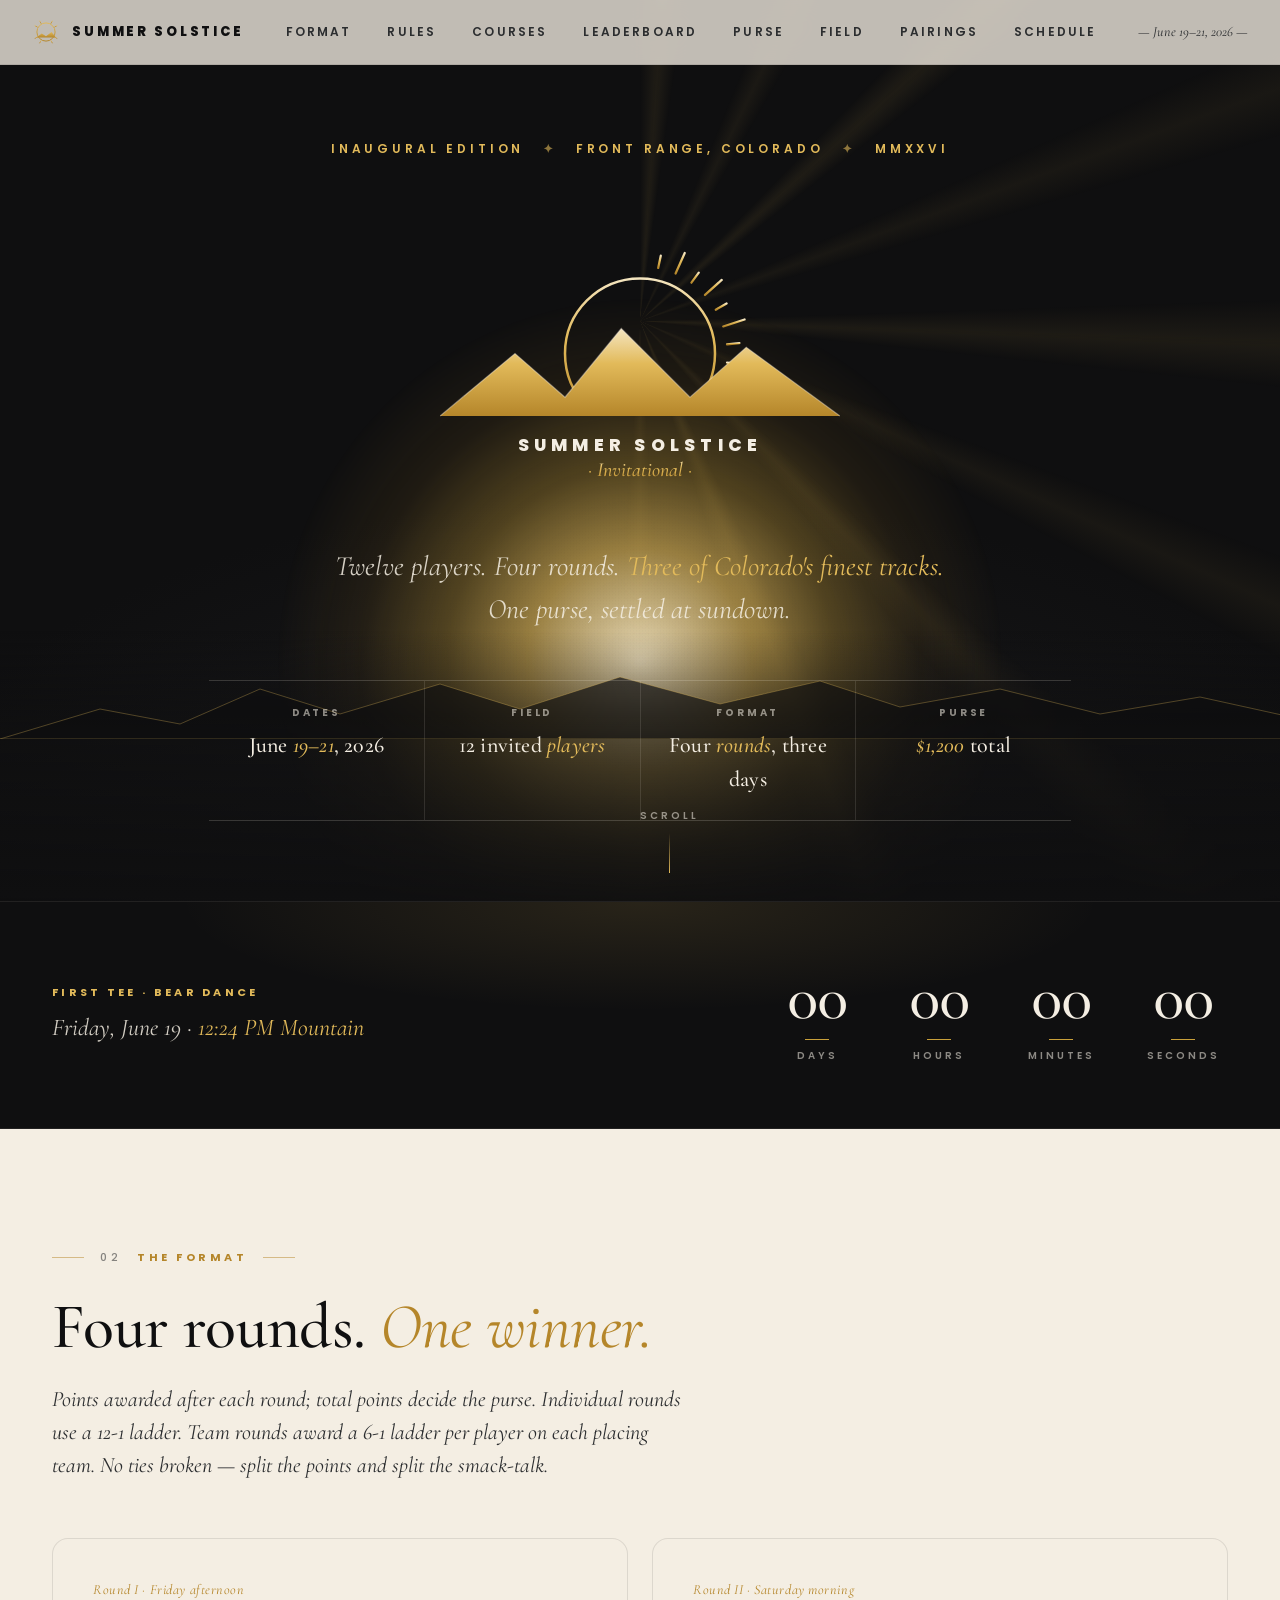
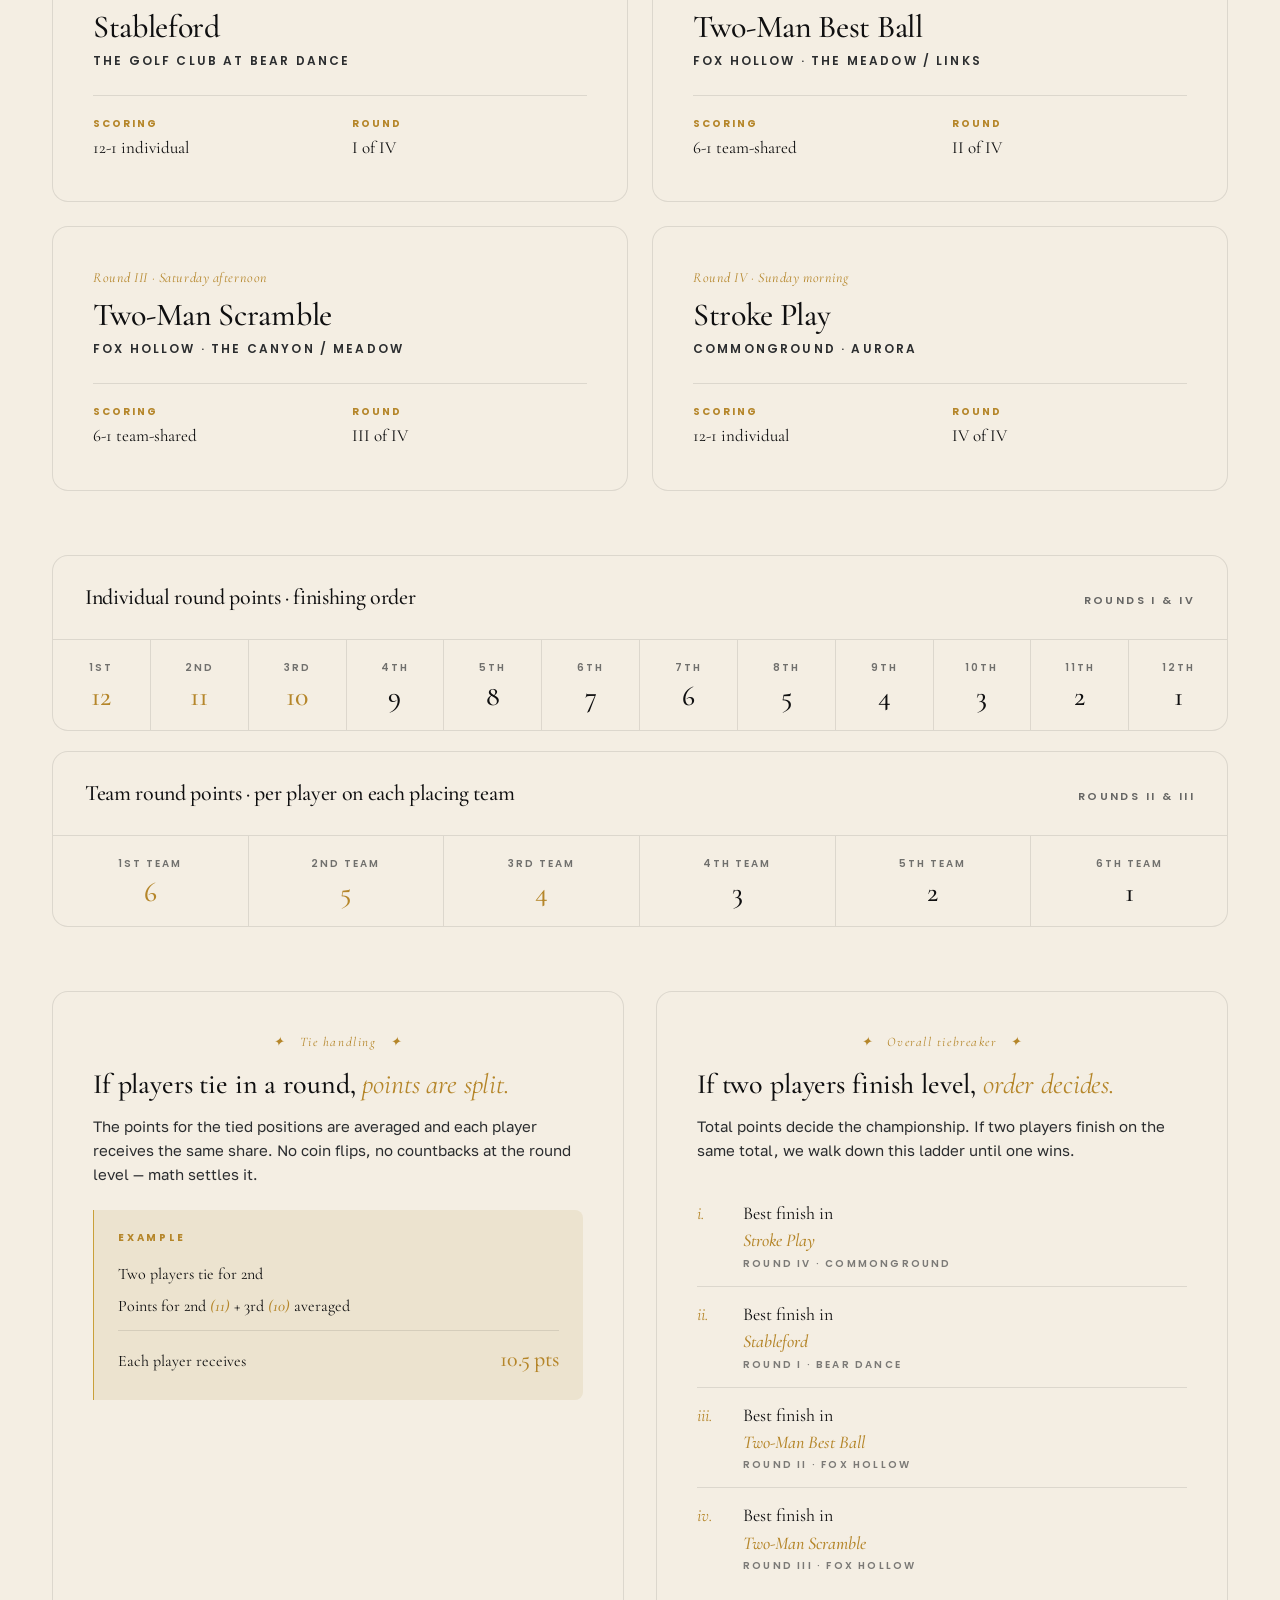
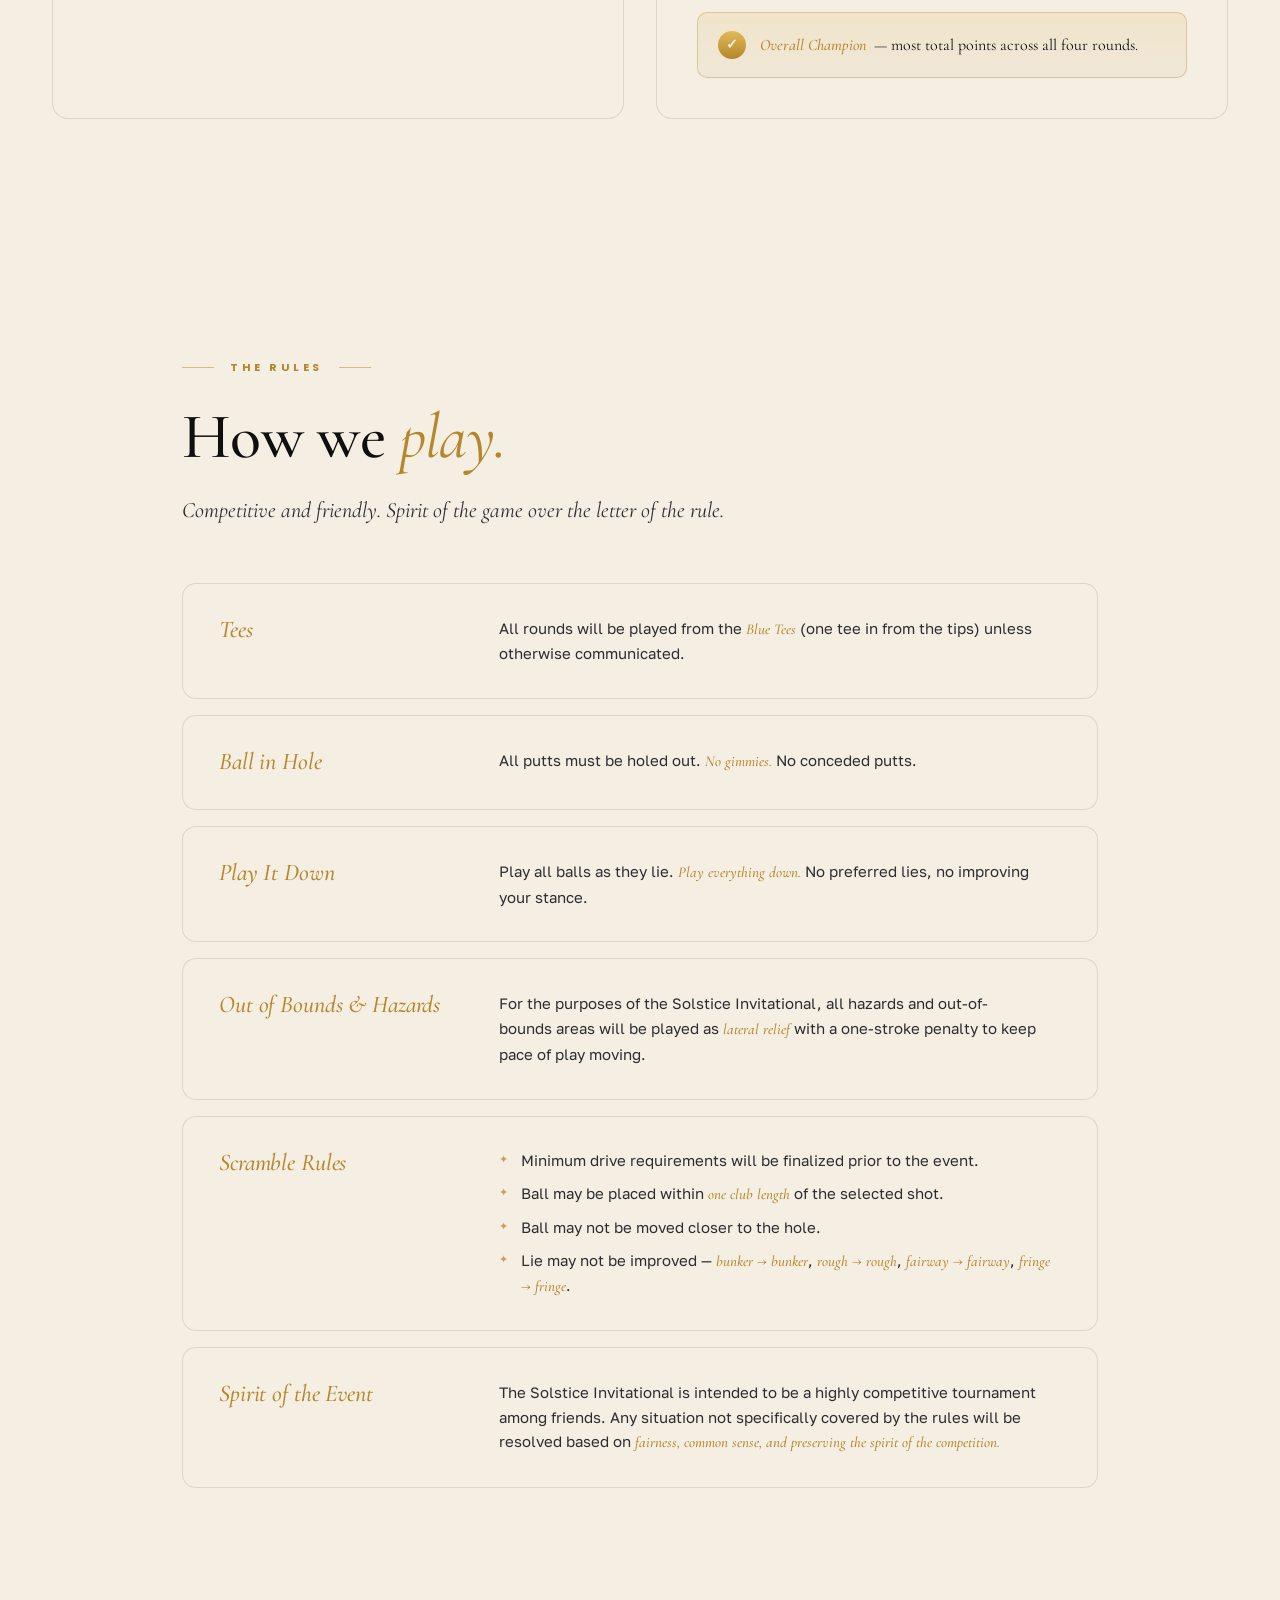
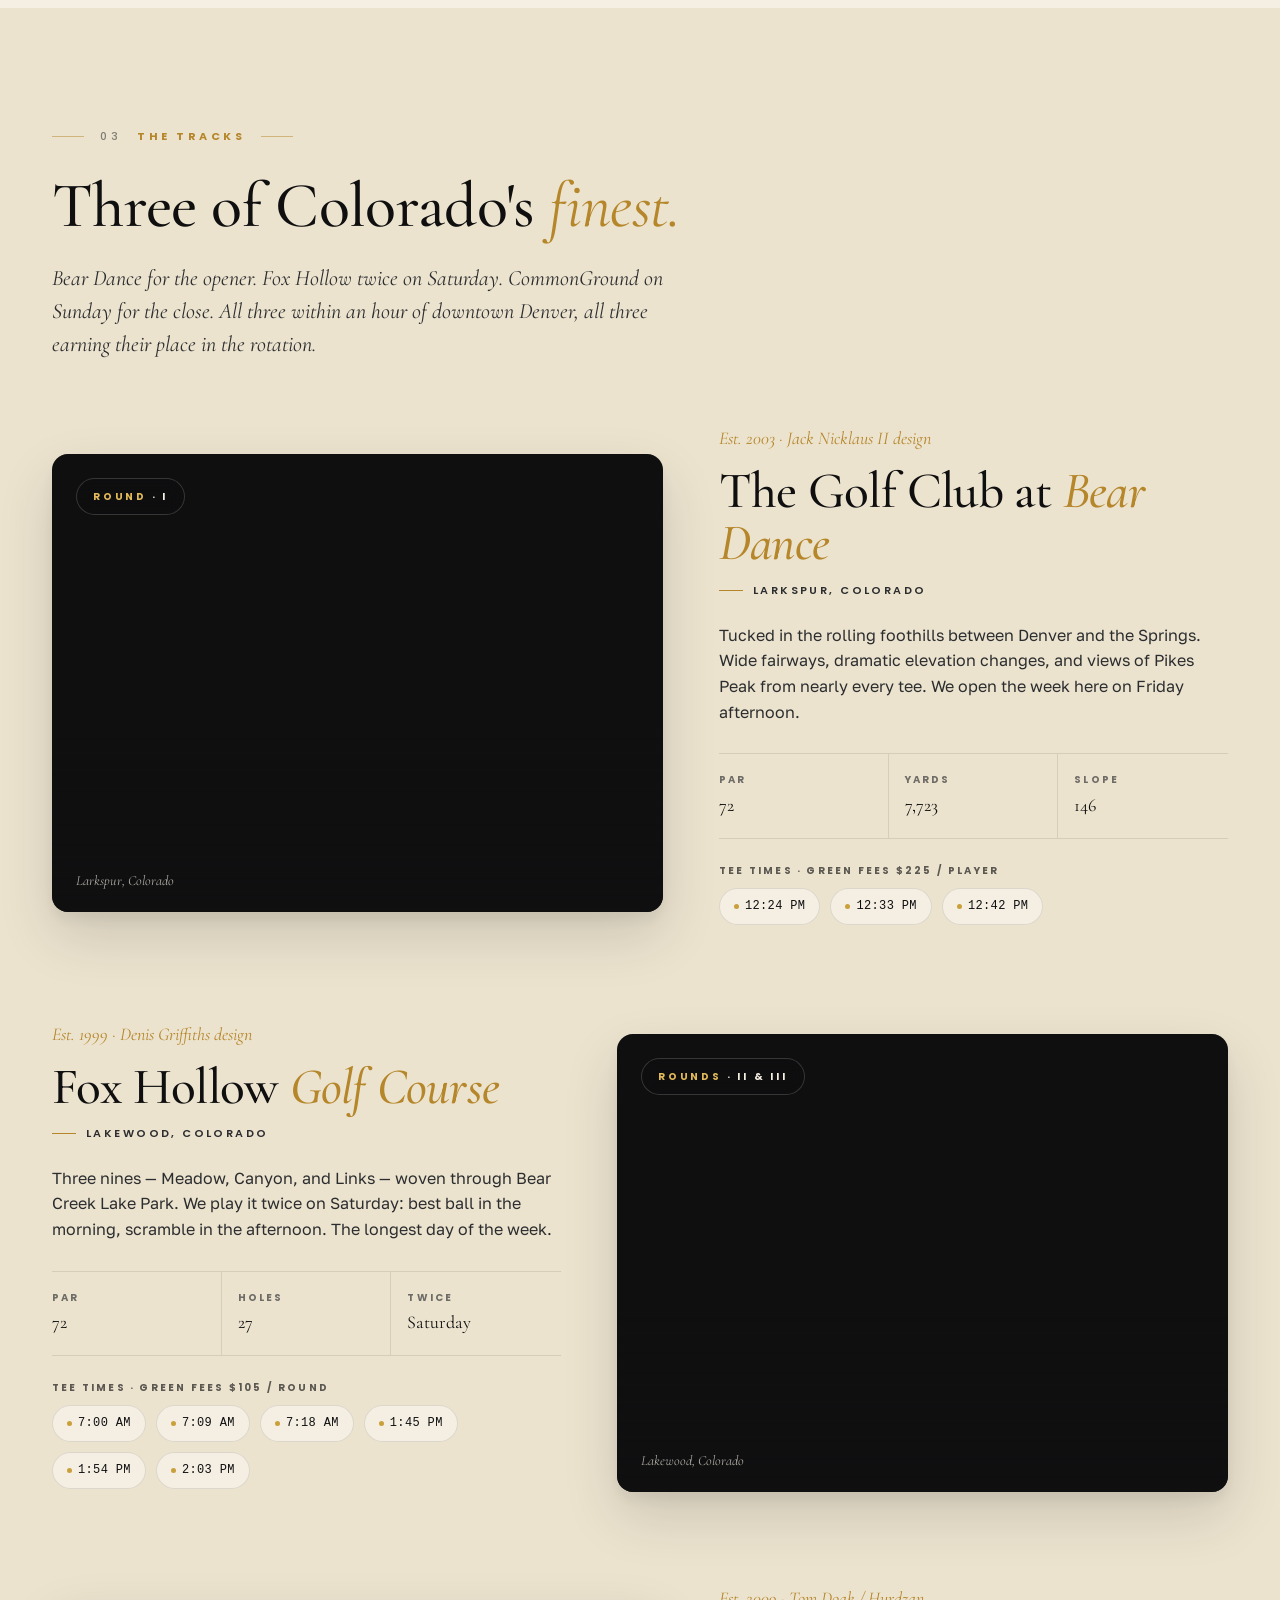
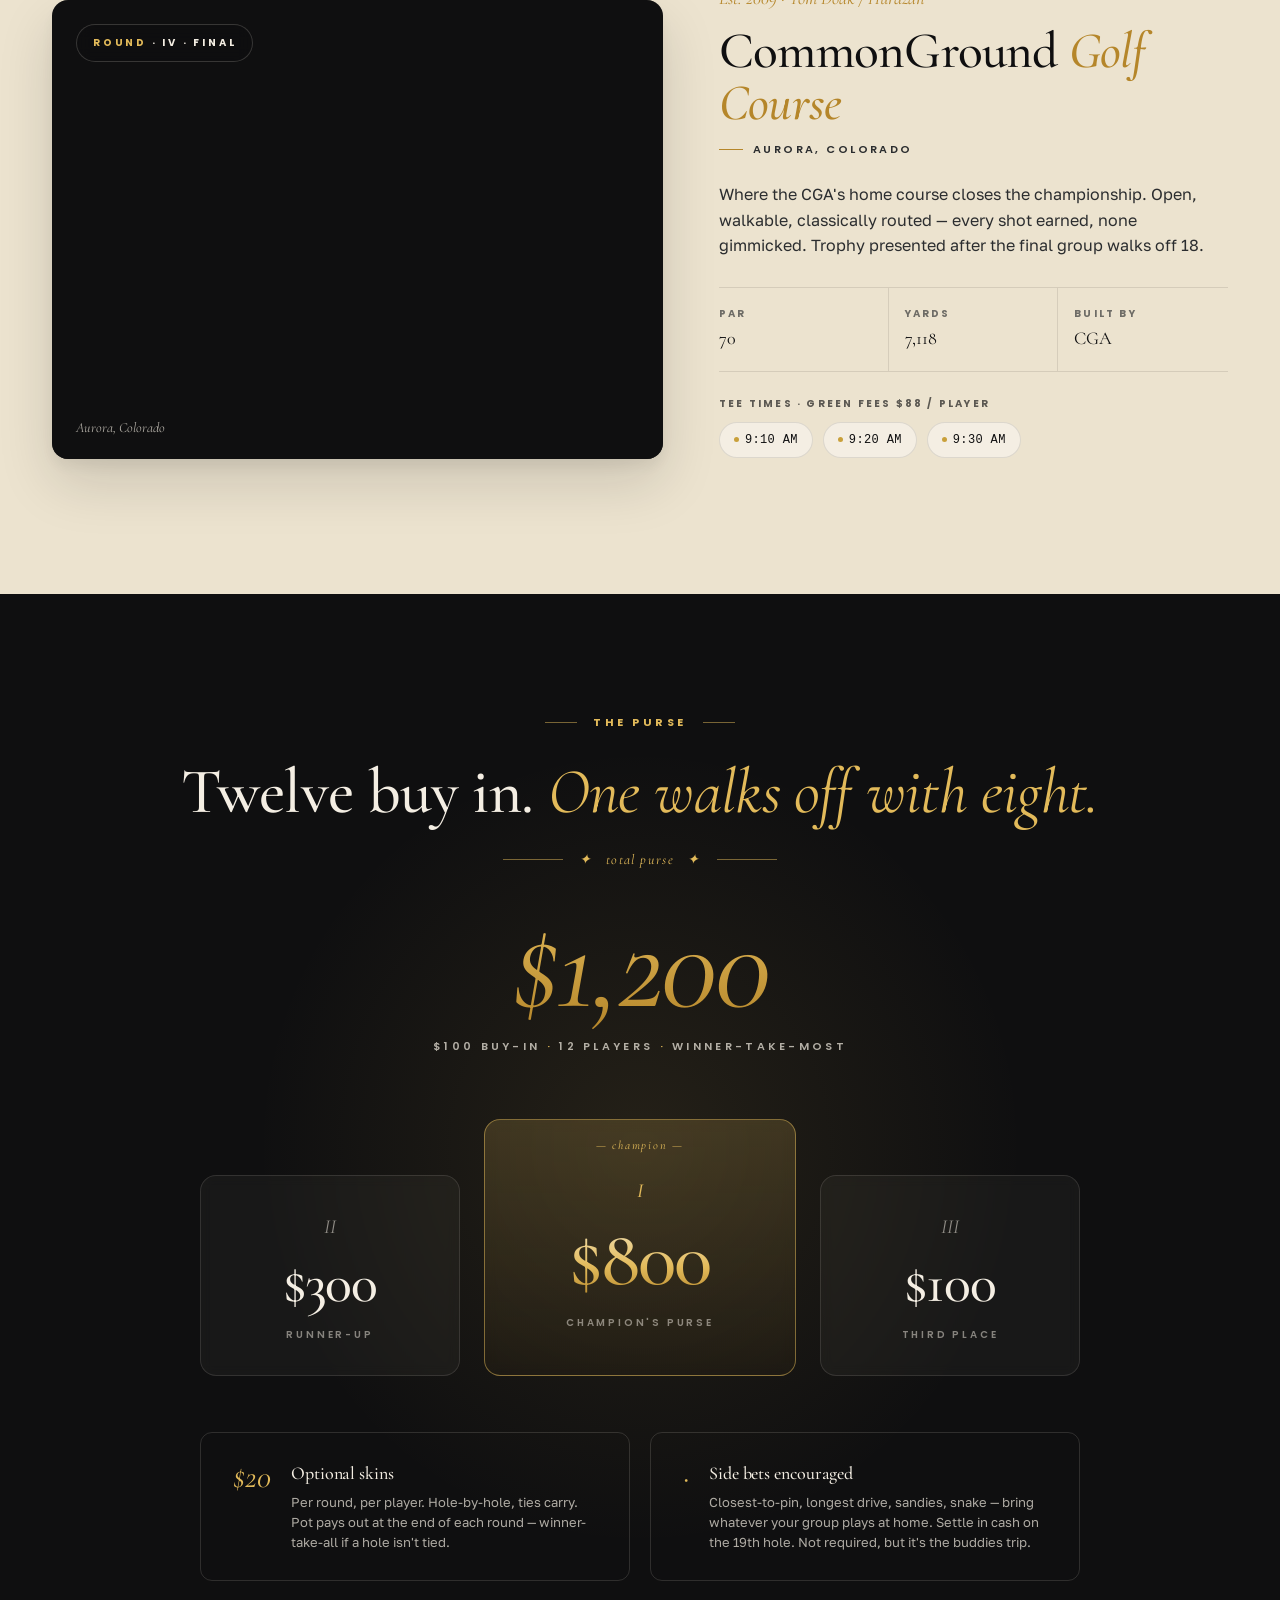
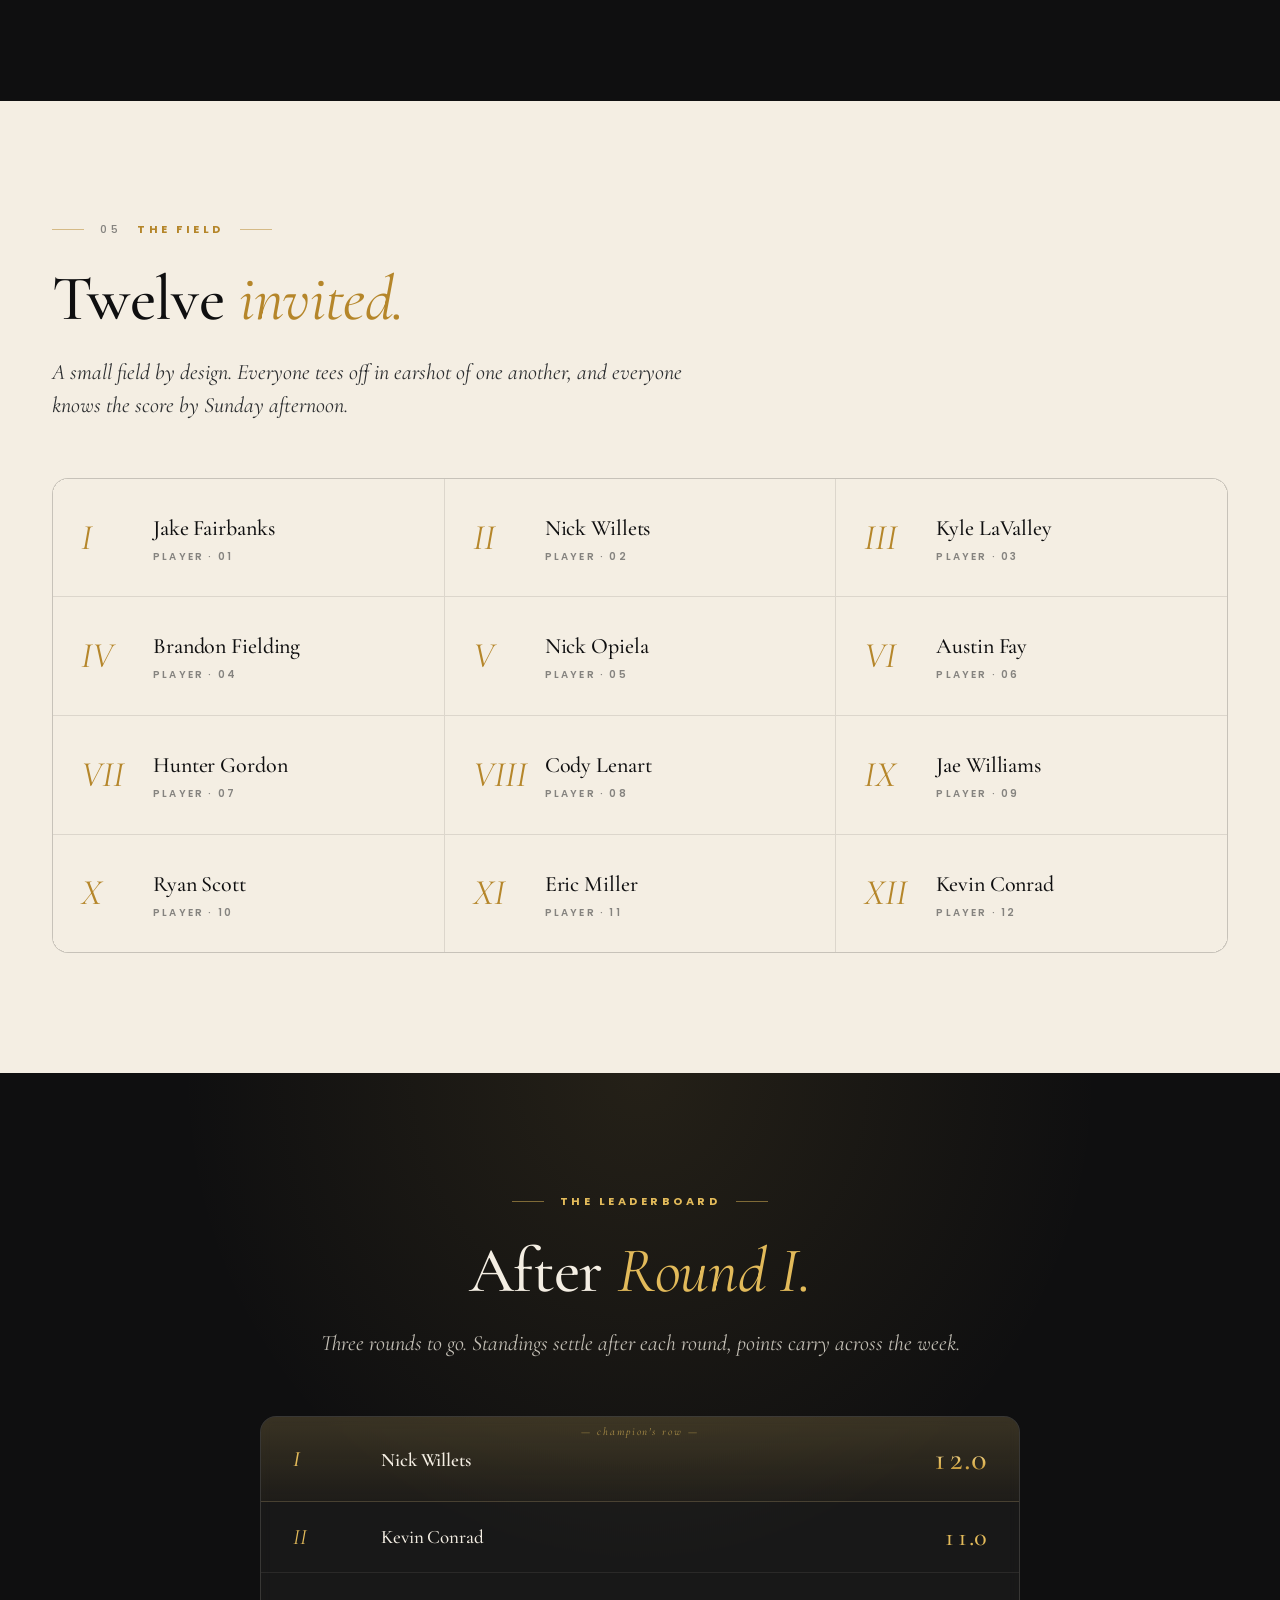
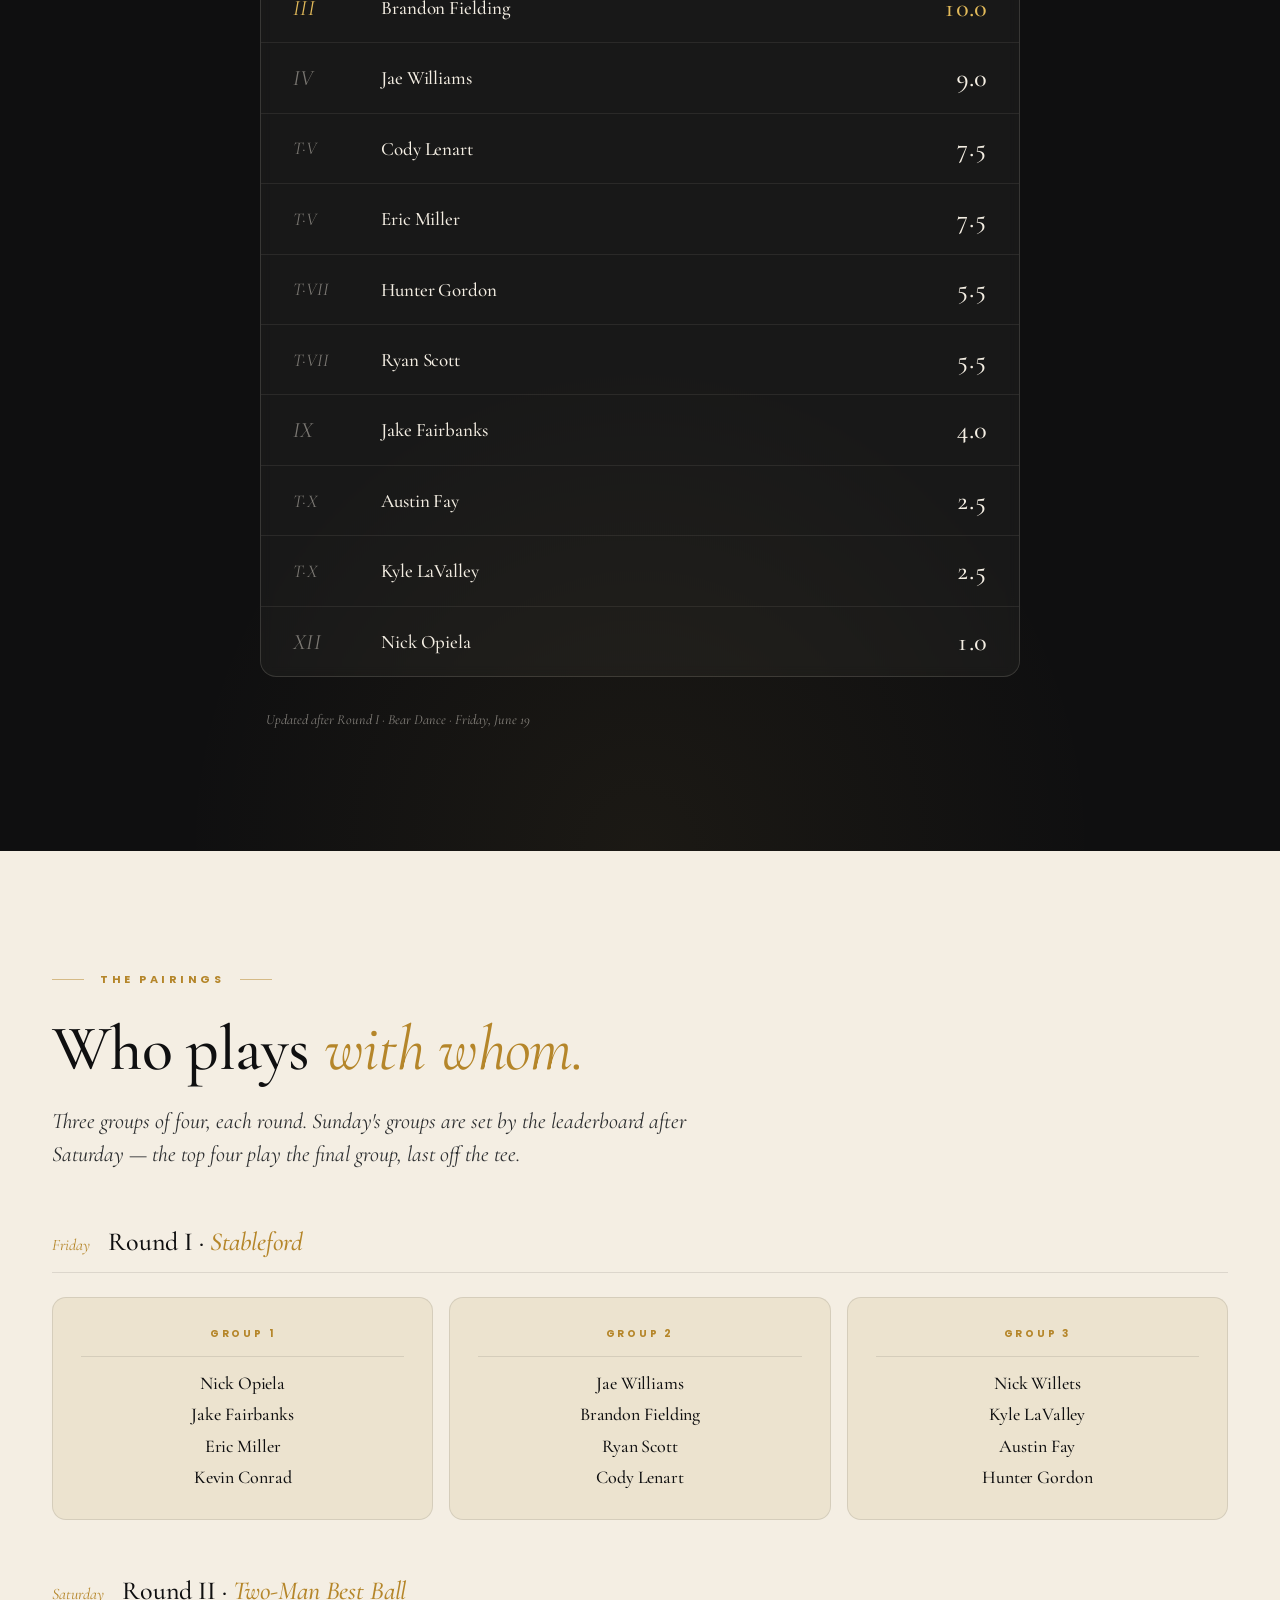
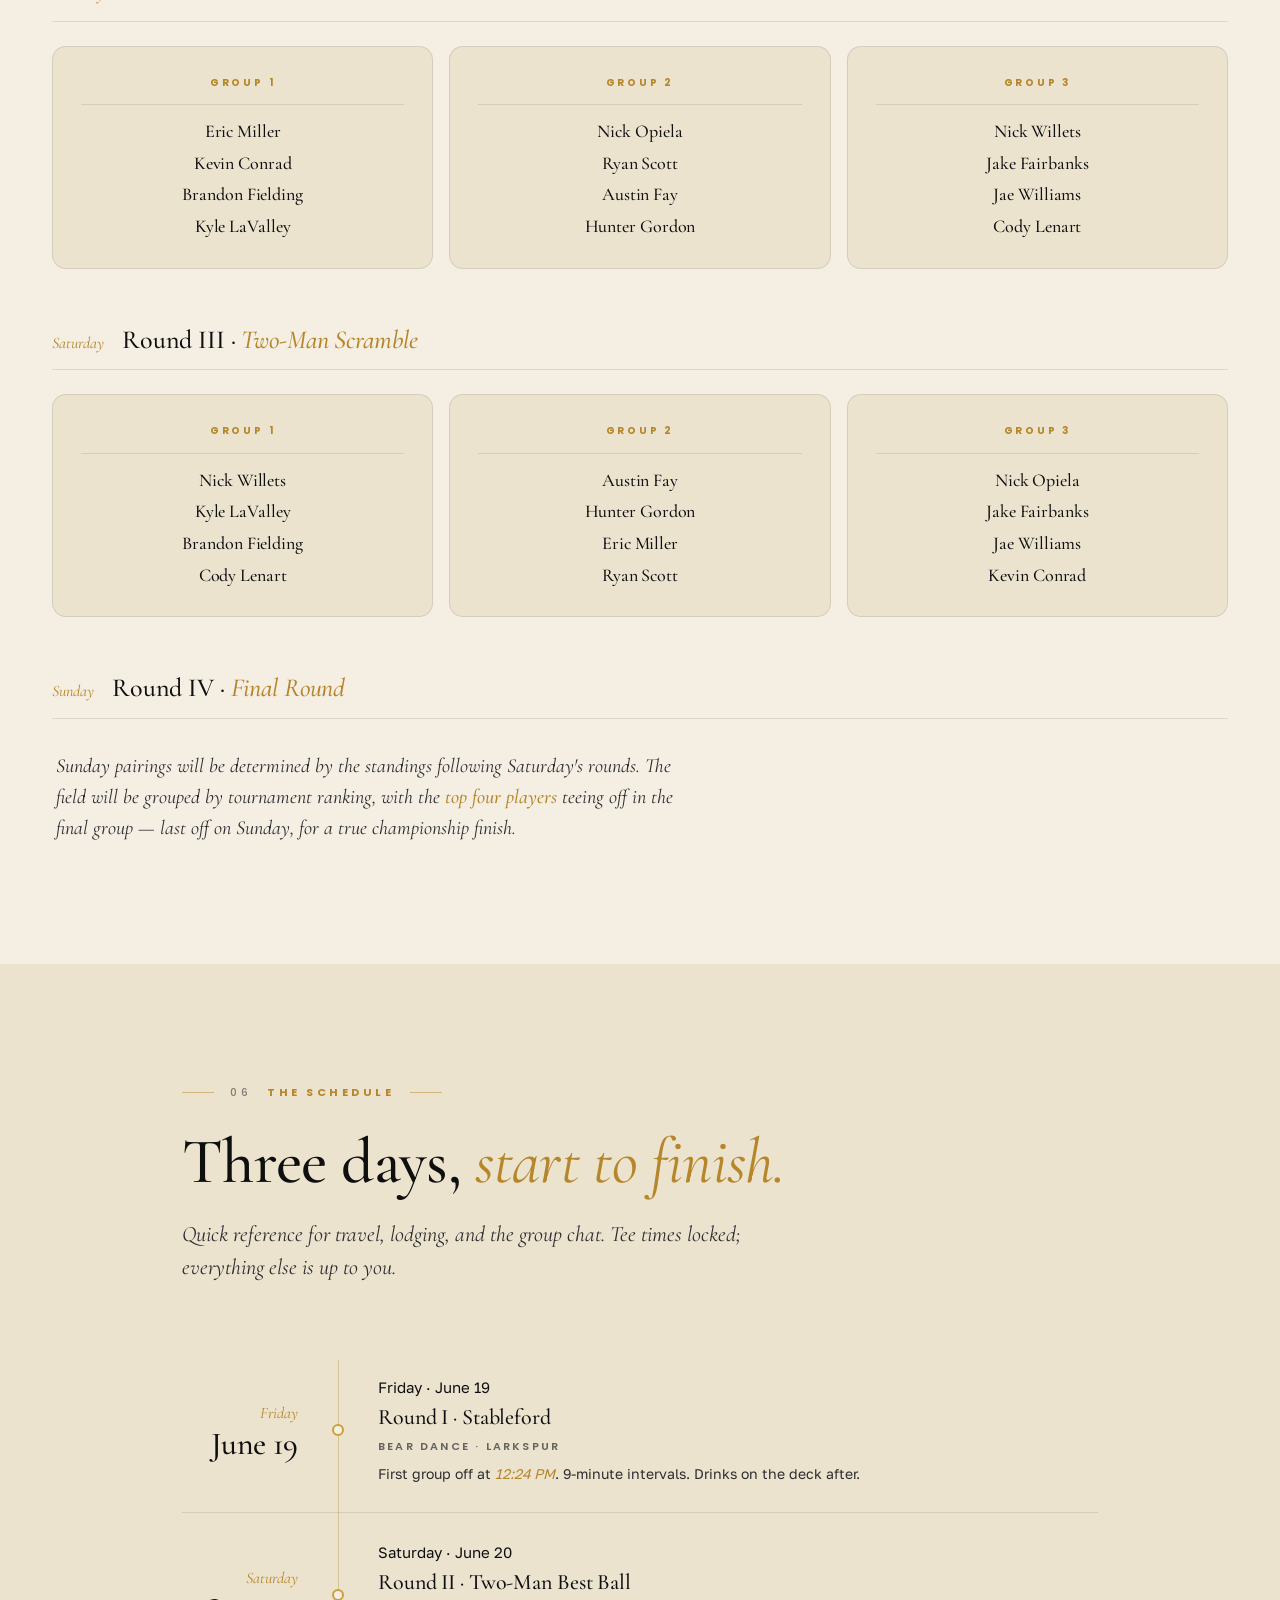
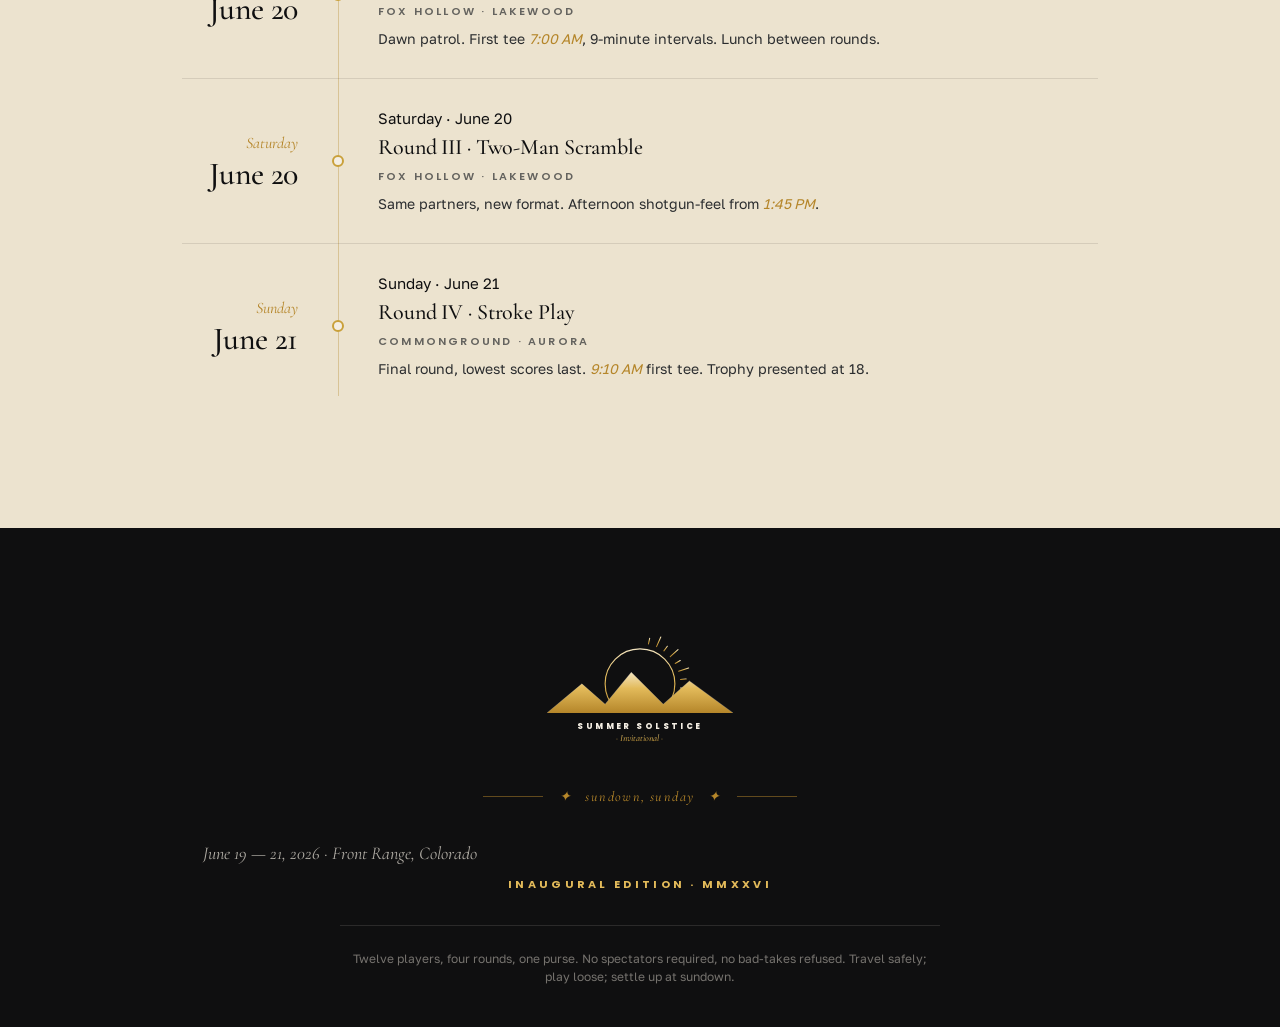
==== commit e50c3af1: "Add leaderboard section and mobile hamburger menu - New 'The Leaderboard' section between Field and " ====
--- a/index.html
+++ b/index.html
@@ -56,13 +56,37 @@
       <li><a href="#format">Format</a></li>
       <li><a href="#rules">Rules</a></li>
       <li><a href="#courses">Courses</a></li>
+      <li><a href="#leaderboard">Leaderboard</a></li>
       <li><a href="#purse">Purse</a></li>
       <li><a href="#field">Field</a></li>
       <li><a href="#pairings">Pairings</a></li>
       <li><a href="#schedule">Schedule</a></li>
     </ul>
     <span class="est">— June 19–21, 2026 —</span>
+    <button class="ssi-burger" type="button" aria-label="Open menu" aria-expanded="false" aria-controls="ssi-mobile-menu">
+      <span></span><span></span><span></span>
+    </button>
   </nav>
+
+  <!-- ============================================================
+       MOBILE MENU OVERLAY
+       ============================================================ -->
+  <div class="ssi-mobile-menu" id="ssi-mobile-menu" aria-hidden="true">
+    <div class="mm-inner">
+      <div class="mm-eyebrow">— Sections —</div>
+      <ul>
+        <li><a href="#format">Format</a></li>
+        <li><a href="#rules">Rules</a></li>
+        <li><a href="#courses">Courses</a></li>
+        <li><a href="#leaderboard">Leaderboard</a></li>
+        <li><a href="#purse">Purse</a></li>
+        <li><a href="#field">Field</a></li>
+        <li><a href="#pairings">Pairings</a></li>
+        <li><a href="#schedule">Schedule</a></li>
+      </ul>
+      <div class="mm-foot">— June 19–21, 2026 —</div>
+    </div>
+  </div>
 
   <!-- ============================================================
        HERO
@@ -529,6 +553,82 @@
         <div class="player reveal"><div class="seed">XI</div><div class="info"><div class="name">Eric Miller</div><div class="meta">Player · 11</div></div></div>
         <div class="player reveal"><div class="seed">XII</div><div class="info"><div class="name">Kevin Conrad</div><div class="meta">Player · 12</div></div></div>
       </div>
+    </div>
+  </section>
+
+  <!-- ============================================================
+       LEADERBOARD
+       ============================================================ -->
+  <section class="band band-dark leaderboard-band" id="leaderboard">
+    <div class="wrap-narrow">
+      <div class="section-eyebrow center"><span>The Leaderboard</span></div>
+      <h2 class="section-title" style="text-align:center;">After <em>Round I.</em></h2>
+      <p class="section-lede" style="text-align:center;margin-left:auto;margin-right:auto;">Three rounds to go. Standings settle after each round, points carry across the week.</p>
+
+      <div class="leaderboard-table reveal">
+        <div class="lb-row first">
+          <div class="lb-rank">I</div>
+          <div class="lb-name">Nick Willets</div>
+          <div class="lb-pts">12.0</div>
+        </div>
+        <div class="lb-row top">
+          <div class="lb-rank">II</div>
+          <div class="lb-name">Kevin Conrad</div>
+          <div class="lb-pts">11.0</div>
+        </div>
+        <div class="lb-row top">
+          <div class="lb-rank">III</div>
+          <div class="lb-name">Brandon Fielding</div>
+          <div class="lb-pts">10.0</div>
+        </div>
+        <div class="lb-row">
+          <div class="lb-rank">IV</div>
+          <div class="lb-name">Jae Williams</div>
+          <div class="lb-pts">9.0</div>
+        </div>
+        <div class="lb-row tied">
+          <div class="lb-rank">T·V</div>
+          <div class="lb-name">Cody Lenart</div>
+          <div class="lb-pts">7.5</div>
+        </div>
+        <div class="lb-row tied">
+          <div class="lb-rank">T·V</div>
+          <div class="lb-name">Eric Miller</div>
+          <div class="lb-pts">7.5</div>
+        </div>
+        <div class="lb-row tied">
+          <div class="lb-rank">T·VII</div>
+          <div class="lb-name">Hunter Gordon</div>
+          <div class="lb-pts">5.5</div>
+        </div>
+        <div class="lb-row tied">
+          <div class="lb-rank">T·VII</div>
+          <div class="lb-name">Ryan Scott</div>
+          <div class="lb-pts">5.5</div>
+        </div>
+        <div class="lb-row">
+          <div class="lb-rank">IX</div>
+          <div class="lb-name">Jake Fairbanks</div>
+          <div class="lb-pts">4.0</div>
+        </div>
+        <div class="lb-row tied">
+          <div class="lb-rank">T·X</div>
+          <div class="lb-name">Austin Fay</div>
+          <div class="lb-pts">2.5</div>
+        </div>
+        <div class="lb-row tied">
+          <div class="lb-rank">T·X</div>
+          <div class="lb-name">Kyle LaValley</div>
+          <div class="lb-pts">2.5</div>
+        </div>
+        <div class="lb-row">
+          <div class="lb-rank">XII</div>
+          <div class="lb-name">Nick Opiela</div>
+          <div class="lb-pts">1.0</div>
+        </div>
+      </div>
+
+      <p class="lb-updated">Updated after Round I · Bear Dance · Friday, June 19</p>
     </div>
   </section>
 
--- a/styles/site.css
+++ b/styles/site.css
@@ -1598,8 +1598,251 @@
   .pairings-round.sunday-note .sunday-body { font-size: 18px; }
 }
 
-/* Tighter nav on desktop so 7 items fit */
-@media (min-width: 881px) and (max-width: 1180px) {
-  .ssi-nav ul { gap: 26px; }
+/* Tighter nav on desktop so 8 items fit */
+@media (min-width: 881px) and (max-width: 1240px) {
+  .ssi-nav ul { gap: 22px; font-size: 11px; letter-spacing: .14em; }
   .ssi-nav .est { display: none; }
 }
+
+/* ============================================================
+   LEADERBOARD
+   ============================================================ */
+.leaderboard-band {
+  position: relative;
+  overflow: hidden;
+}
+.leaderboard-band::before {
+  content: "";
+  position: absolute;
+  inset: 0;
+  background:
+    radial-gradient(ellipse 60% 60% at 50% 0%, rgba(226,186,90,.10) 0%, transparent 60%),
+    radial-gradient(ellipse 60% 60% at 50% 100%, rgba(226,186,90,.06) 0%, transparent 60%);
+  pointer-events: none;
+}
+.leaderboard-band > .wrap-narrow { position: relative; z-index: 2; }
+
+.leaderboard-table {
+  margin: 56px auto 0;
+  max-width: 760px;
+  background: rgba(244,238,227,.04);
+  border: 1px solid rgba(244,238,227,.14);
+  border-radius: 16px;
+  overflow: hidden;
+  backdrop-filter: blur(6px);
+}
+.lb-row {
+  display: grid;
+  grid-template-columns: 88px 1fr 110px;
+  align-items: center;
+  padding: 20px 32px;
+  border-bottom: 1px solid rgba(244,238,227,.08);
+  transition: background var(--dur-base) var(--ease-out);
+}
+.lb-row:last-child { border-bottom: 0; }
+.lb-row:hover { background: rgba(226,186,90,.05); }
+.lb-row .lb-rank {
+  font-family: var(--serif);
+  font-style: italic;
+  font-weight: 400;
+  font-size: 22px;
+  color: rgba(244,238,227,.45);
+  letter-spacing: .02em;
+  line-height: 1;
+}
+.lb-row .lb-name {
+  font-family: var(--serif);
+  font-weight: 500;
+  font-size: 19px;
+  color: var(--paper);
+  letter-spacing: -.005em;
+}
+.lb-row .lb-pts {
+  font-family: var(--serif);
+  font-weight: 500;
+  font-size: 26px;
+  color: var(--paper);
+  text-align: right;
+  font-variant-numeric: tabular-nums;
+  line-height: 1;
+}
+
+.lb-row.top .lb-rank { color: var(--gold-bright); }
+.lb-row.top .lb-pts { color: var(--gold-bright); }
+
+.lb-row.first {
+  background: linear-gradient(180deg, rgba(226,186,90,.16) 0%, rgba(181,134,42,.04) 100%);
+  padding-top: 26px;
+  padding-bottom: 26px;
+  position: relative;
+}
+.lb-row.first::before {
+  content: "— champion's row —";
+  position: absolute;
+  top: 6px;
+  left: 50%;
+  transform: translateX(-50%);
+  font-family: var(--serif);
+  font-style: italic;
+  font-size: 11px;
+  color: var(--gold-bright);
+  letter-spacing: .18em;
+  opacity: .7;
+}
+.lb-row.first .lb-rank { color: var(--gold-bright); font-weight: 500; }
+.lb-row.first .lb-name { font-weight: 600; }
+.lb-row.first .lb-pts {
+  background: linear-gradient(180deg, #F4E5C0 0%, #E2BA5A 60%, #B5862A 100%);
+  -webkit-background-clip: text;
+  background-clip: text;
+  color: transparent;
+  font-size: 32px;
+}
+
+.lb-row.tied .lb-rank { font-size: 18px; }
+
+.lb-updated {
+  text-align: center;
+  font-family: var(--serif);
+  font-style: italic;
+  font-size: 14px;
+  color: rgba(244,238,227,.5);
+  margin: 32px 0 0;
+}
+
+@media (max-width: 540px) {
+  .lb-row { grid-template-columns: 56px 1fr 72px; padding: 16px 18px; }
+  .lb-row .lb-rank { font-size: 18px; }
+  .lb-row .lb-name { font-size: 17px; }
+  .lb-row .lb-pts { font-size: 22px; }
+  .lb-row.first .lb-pts { font-size: 26px; }
+  .lb-row.first { padding-top: 28px; padding-bottom: 22px; }
+  .lb-row.first::before { font-size: 10px; }
+  .lb-row.tied .lb-rank { font-size: 15px; }
+}
+
+/* ============================================================
+   HAMBURGER + MOBILE MENU
+   ============================================================ */
+.ssi-burger {
+  display: none;
+  position: relative;
+  width: 36px;
+  height: 36px;
+  background: transparent;
+  border: 0;
+  cursor: pointer;
+  padding: 0;
+  z-index: 60;
+}
+.ssi-burger span {
+  position: absolute;
+  left: 8px;
+  right: 8px;
+  height: 1.5px;
+  background: var(--ink);
+  border-radius: 1px;
+  transition: transform var(--dur-base) var(--ease-out), opacity var(--dur-fast) linear, top var(--dur-base) var(--ease-out);
+}
+.ssi-burger span:nth-child(1) { top: 11px; }
+.ssi-burger span:nth-child(2) { top: 17px; }
+.ssi-burger span:nth-child(3) { top: 23px; }
+body.menu-open .ssi-burger span:nth-child(1) { top: 17px; transform: rotate(45deg); }
+body.menu-open .ssi-burger span:nth-child(2) { opacity: 0; }
+body.menu-open .ssi-burger span:nth-child(3) { top: 17px; transform: rotate(-45deg); }
+
+@media (max-width: 880px) {
+  .ssi-burger { display: block; }
+}
+
+.ssi-mobile-menu {
+  position: fixed;
+  inset: 0;
+  background: var(--paper);
+  z-index: 55;
+  opacity: 0;
+  pointer-events: none;
+  transition: opacity var(--dur-base) var(--ease-out);
+  display: flex;
+  align-items: center;
+  justify-content: center;
+  overflow-y: auto;
+}
+.ssi-mobile-menu::before {
+  content: "";
+  position: absolute;
+  inset: 0;
+  background:
+    radial-gradient(circle at 20% 30%, rgba(15,15,16,.025) 0, transparent 1px),
+    radial-gradient(circle at 80% 70%, rgba(15,15,16,.02) 0, transparent 1px);
+  background-size: 3px 3px, 5px 5px;
+  opacity: .8;
+  mix-blend-mode: multiply;
+  pointer-events: none;
+}
+body.menu-open { overflow: hidden; }
+body.menu-open .ssi-mobile-menu {
+  opacity: 1;
+  pointer-events: auto;
+}
+.ssi-mobile-menu .mm-inner {
+  position: relative;
+  z-index: 2;
+  text-align: center;
+  padding: 40px 24px;
+}
+.ssi-mobile-menu .mm-eyebrow {
+  font-family: var(--serif);
+  font-style: italic;
+  font-size: 14px;
+  letter-spacing: .12em;
+  color: var(--gold-deep);
+  margin-bottom: 36px;
+}
+.ssi-mobile-menu ul {
+  list-style: none;
+  margin: 0;
+  padding: 0;
+  display: flex;
+  flex-direction: column;
+  gap: 6px;
+}
+.ssi-mobile-menu ul li {
+  opacity: 0;
+  transform: translateY(8px);
+  transition: opacity .4s var(--ease-out), transform .4s var(--ease-out);
+}
+body.menu-open .ssi-mobile-menu ul li { opacity: 1; transform: translateY(0); }
+body.menu-open .ssi-mobile-menu ul li:nth-child(1) { transition-delay: .06s; }
+body.menu-open .ssi-mobile-menu ul li:nth-child(2) { transition-delay: .10s; }
+body.menu-open .ssi-mobile-menu ul li:nth-child(3) { transition-delay: .14s; }
+body.menu-open .ssi-mobile-menu ul li:nth-child(4) { transition-delay: .18s; }
+body.menu-open .ssi-mobile-menu ul li:nth-child(5) { transition-delay: .22s; }
+body.menu-open .ssi-mobile-menu ul li:nth-child(6) { transition-delay: .26s; }
+body.menu-open .ssi-mobile-menu ul li:nth-child(7) { transition-delay: .30s; }
+body.menu-open .ssi-mobile-menu ul li:nth-child(8) { transition-delay: .34s; }
+.ssi-mobile-menu a {
+  font-family: var(--display);
+  font-weight: 700;
+  font-size: 22px;
+  letter-spacing: .14em;
+  text-transform: uppercase;
+  color: var(--ink);
+  display: inline-block;
+  padding: 12px 20px;
+  position: relative;
+  transition: color var(--dur-base) var(--ease-out);
+}
+.ssi-mobile-menu a:hover, .ssi-mobile-menu a:focus { color: var(--gold-deep); }
+.ssi-mobile-menu .mm-foot {
+  font-family: var(--serif);
+  font-style: italic;
+  font-size: 14px;
+  color: var(--ink-soft);
+  opacity: .6;
+  margin-top: 36px;
+}
+@media (prefers-reduced-motion: reduce) {
+  .ssi-mobile-menu ul li { opacity: 1; transform: none; transition: none; }
+  .ssi-burger span { transition: none; }
+}
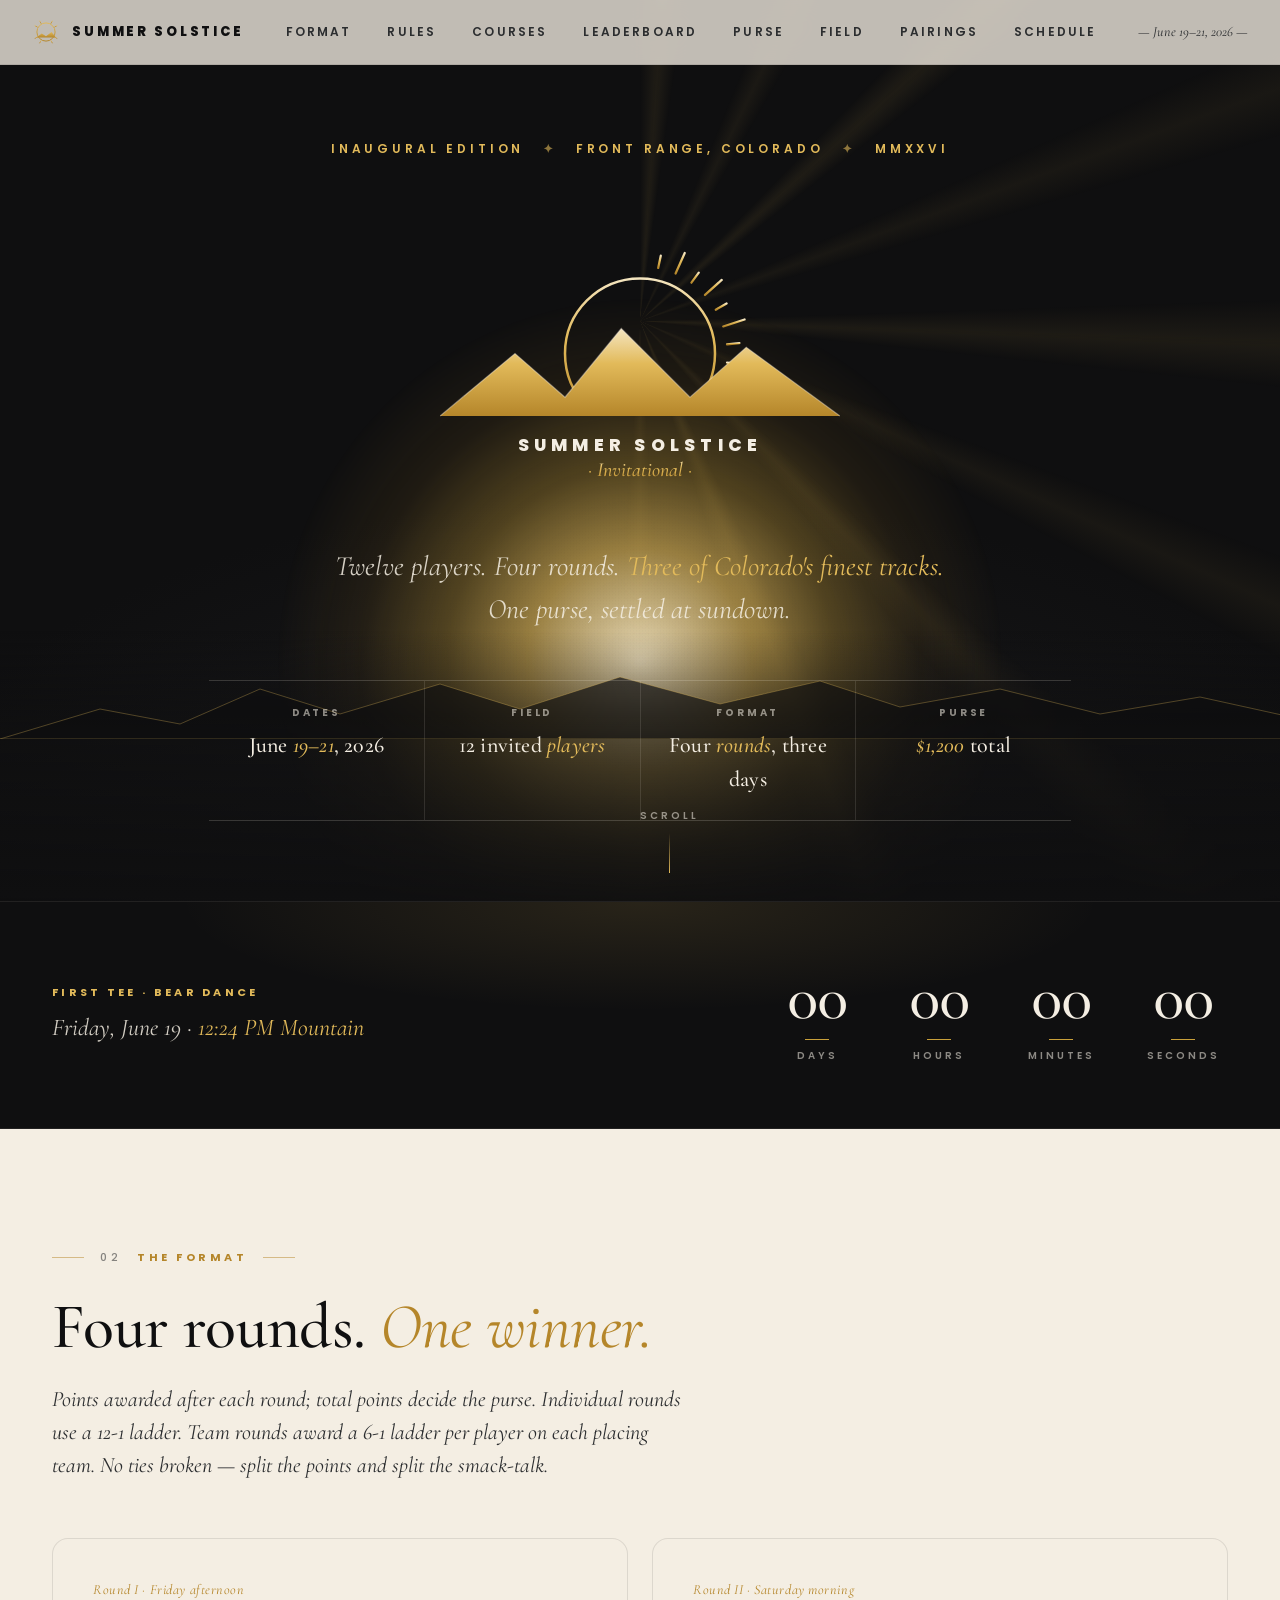
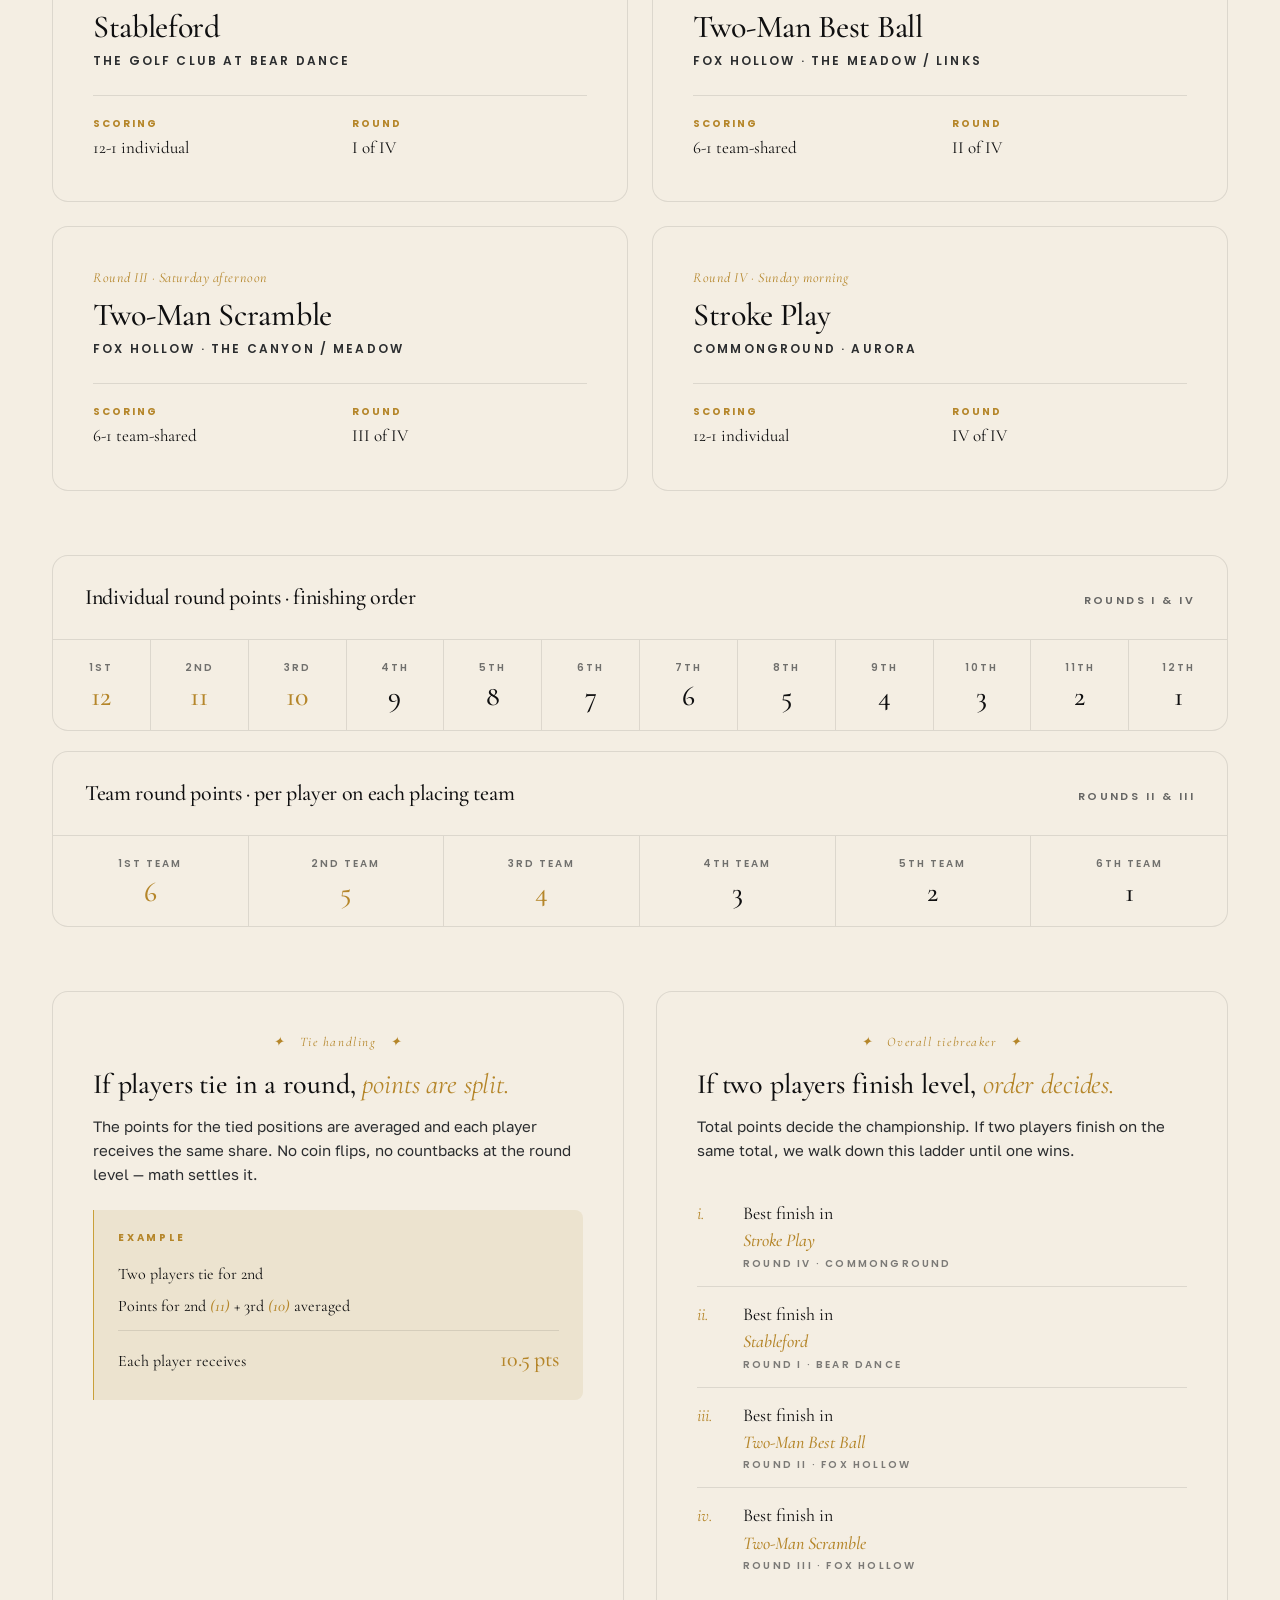
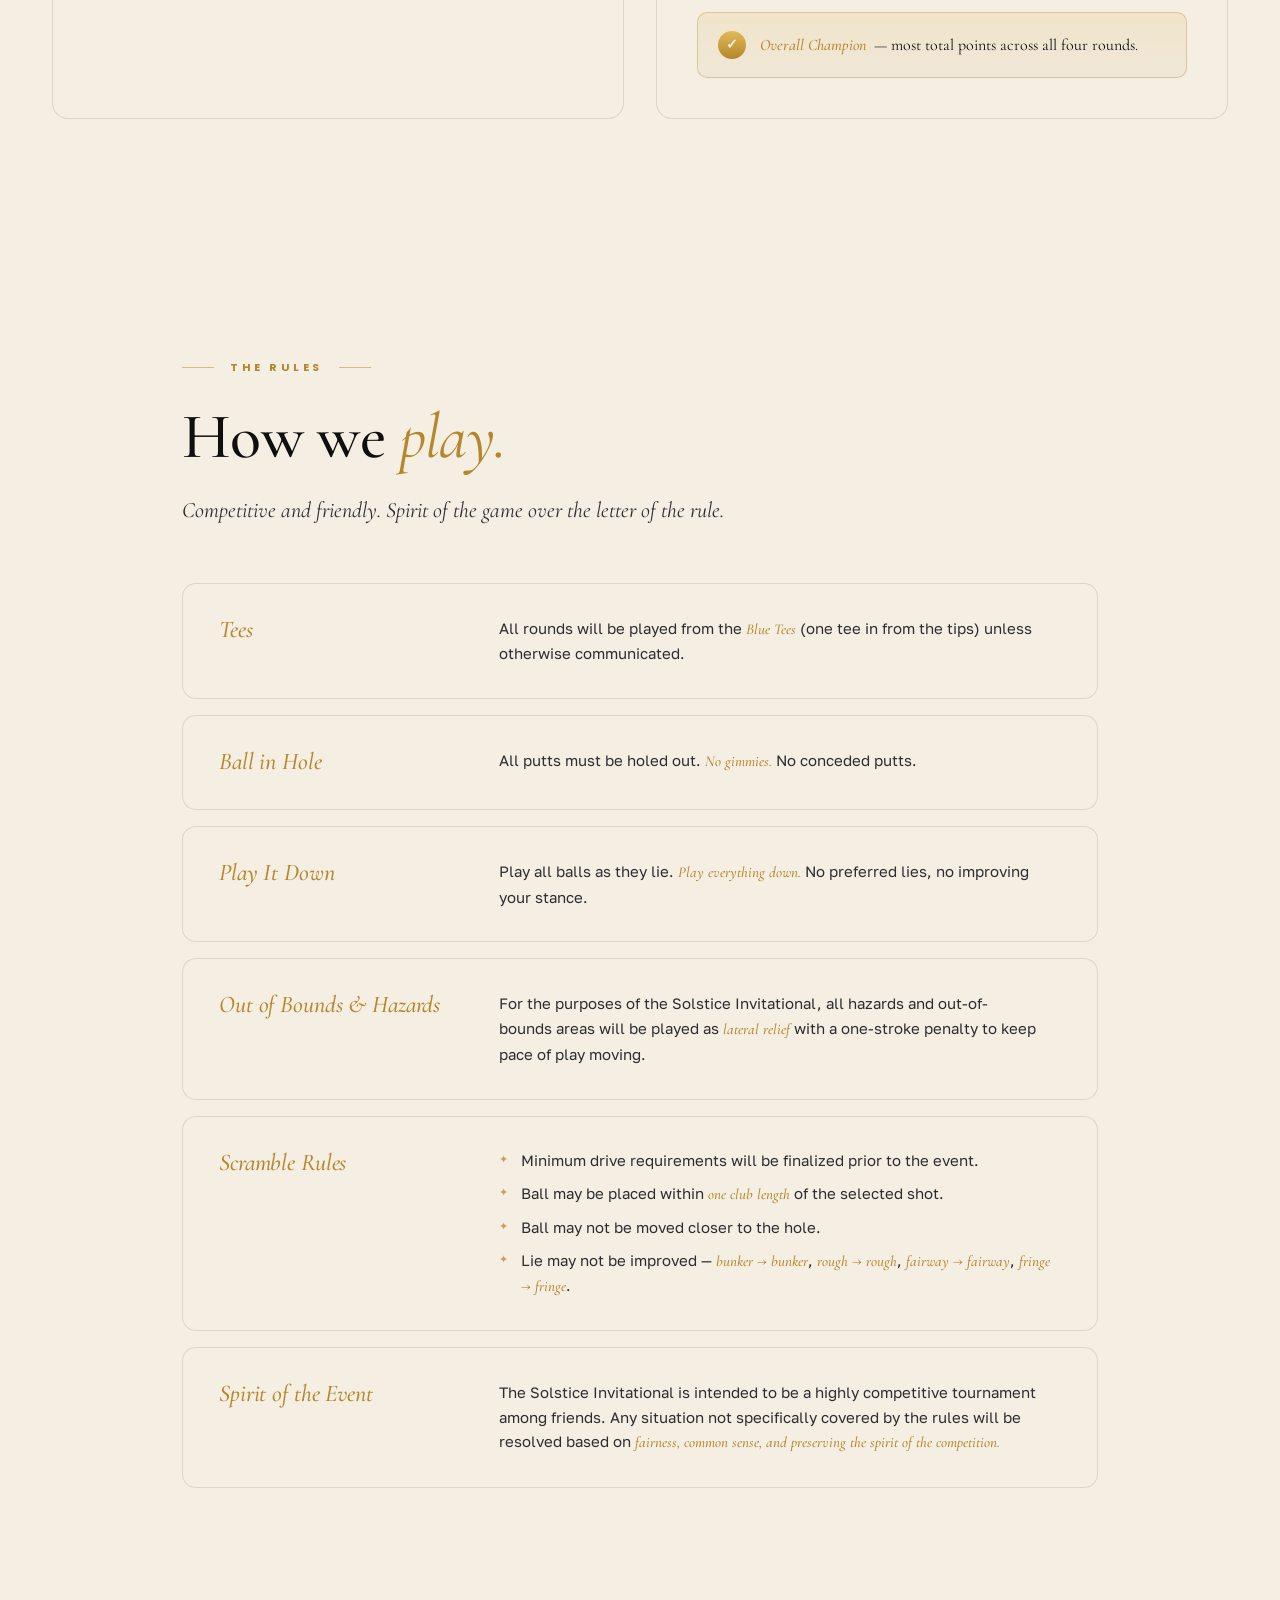
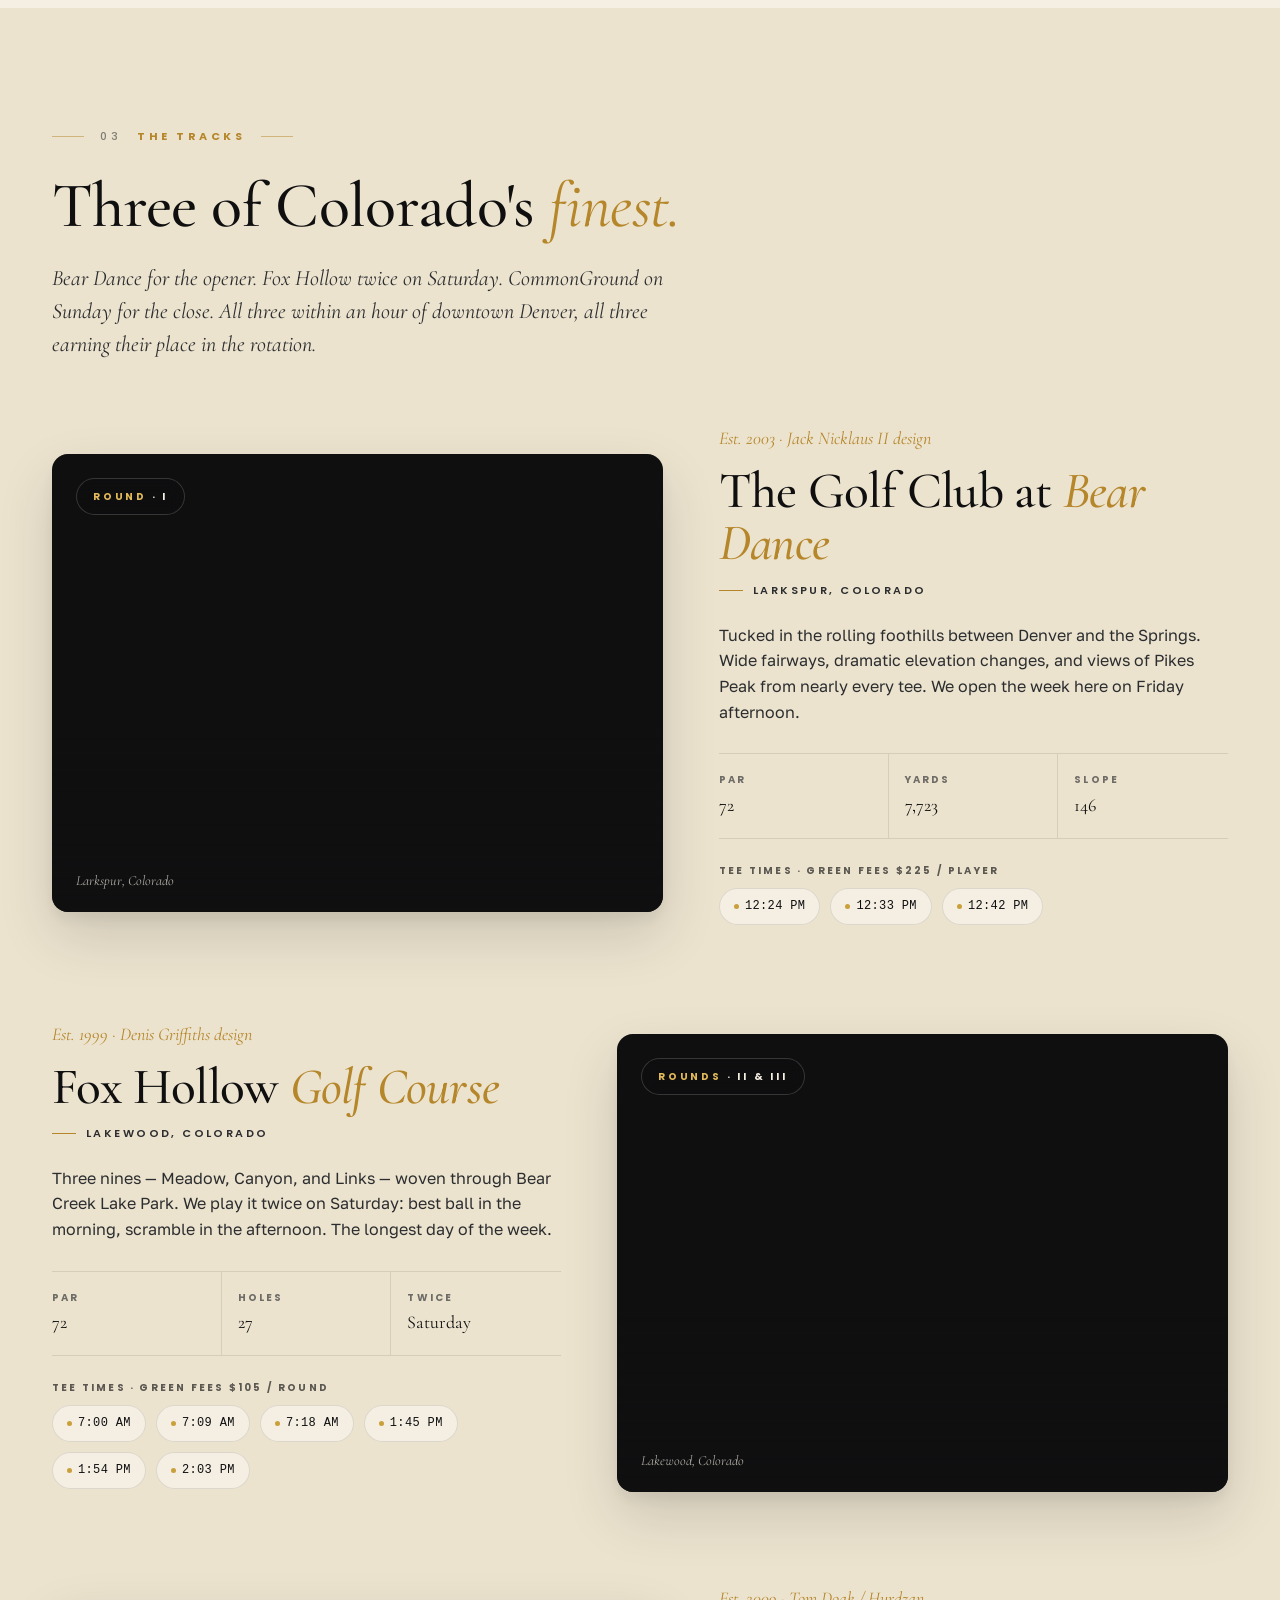
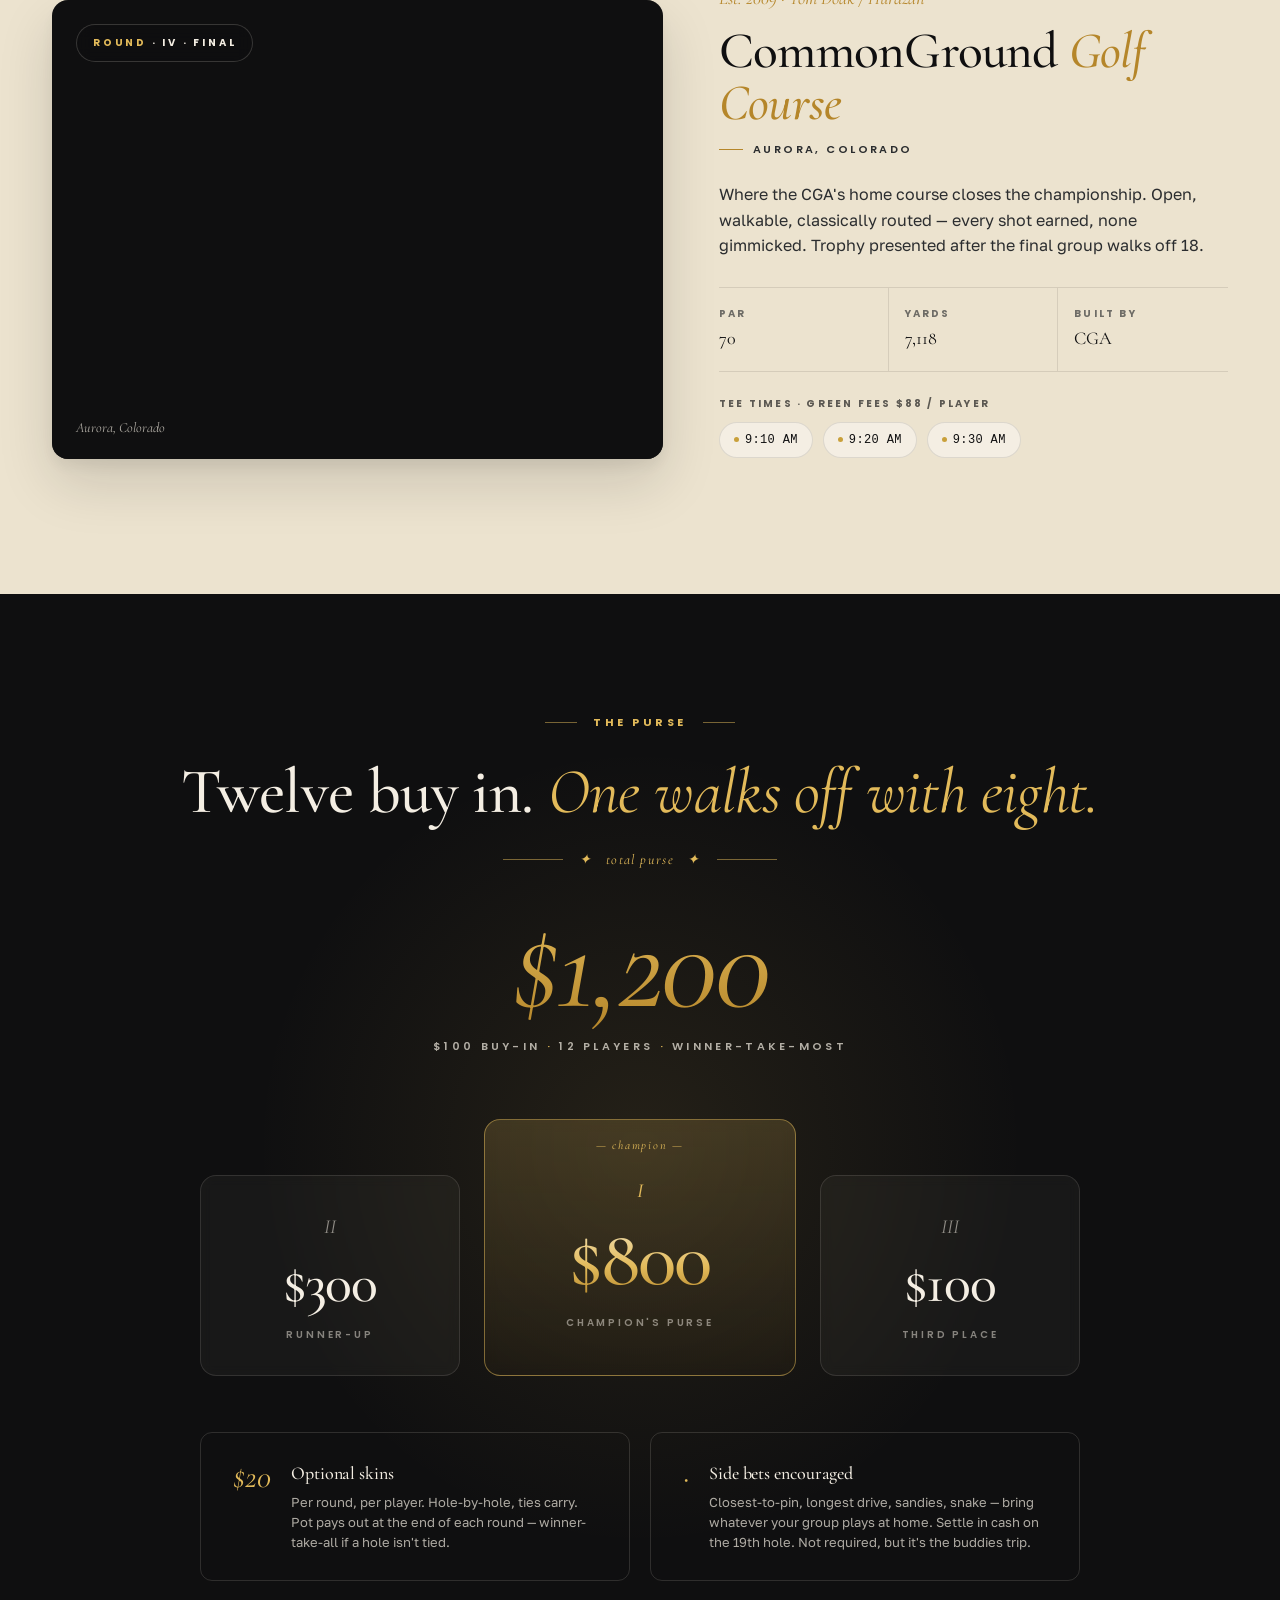
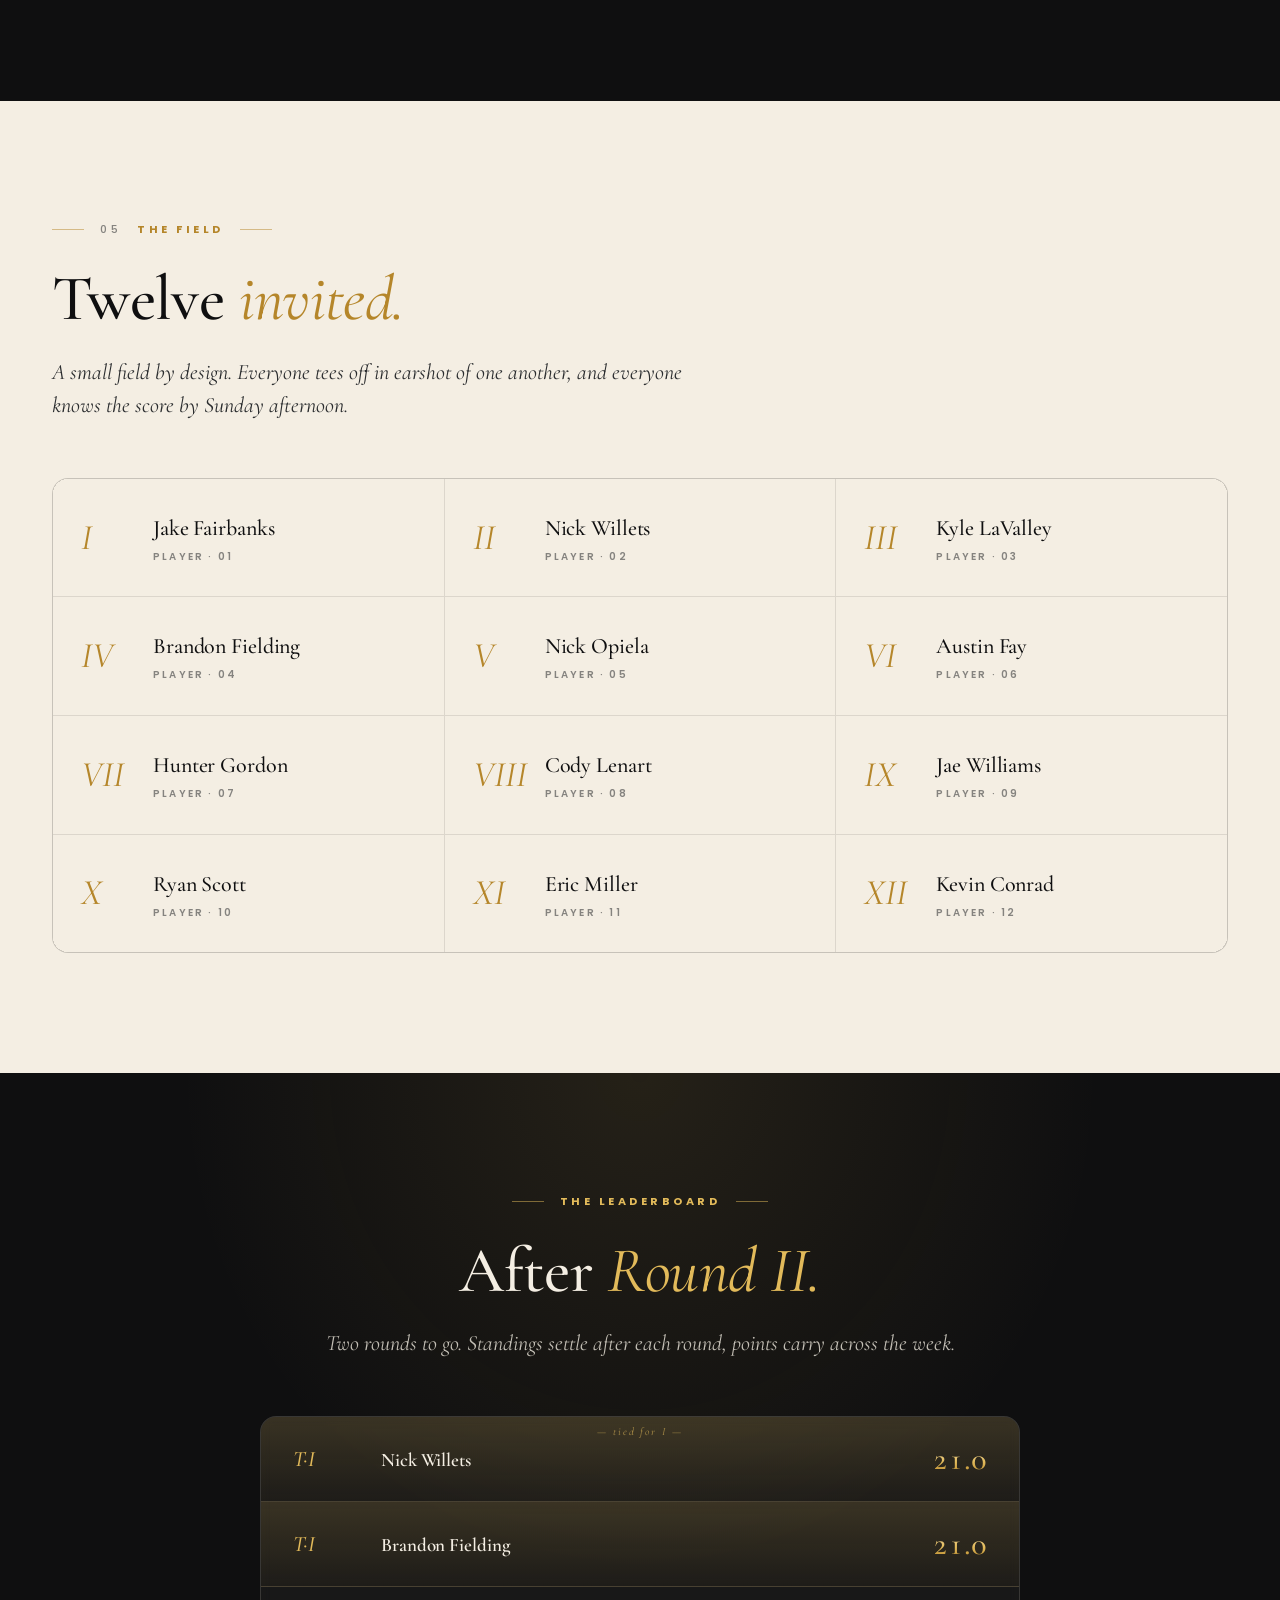
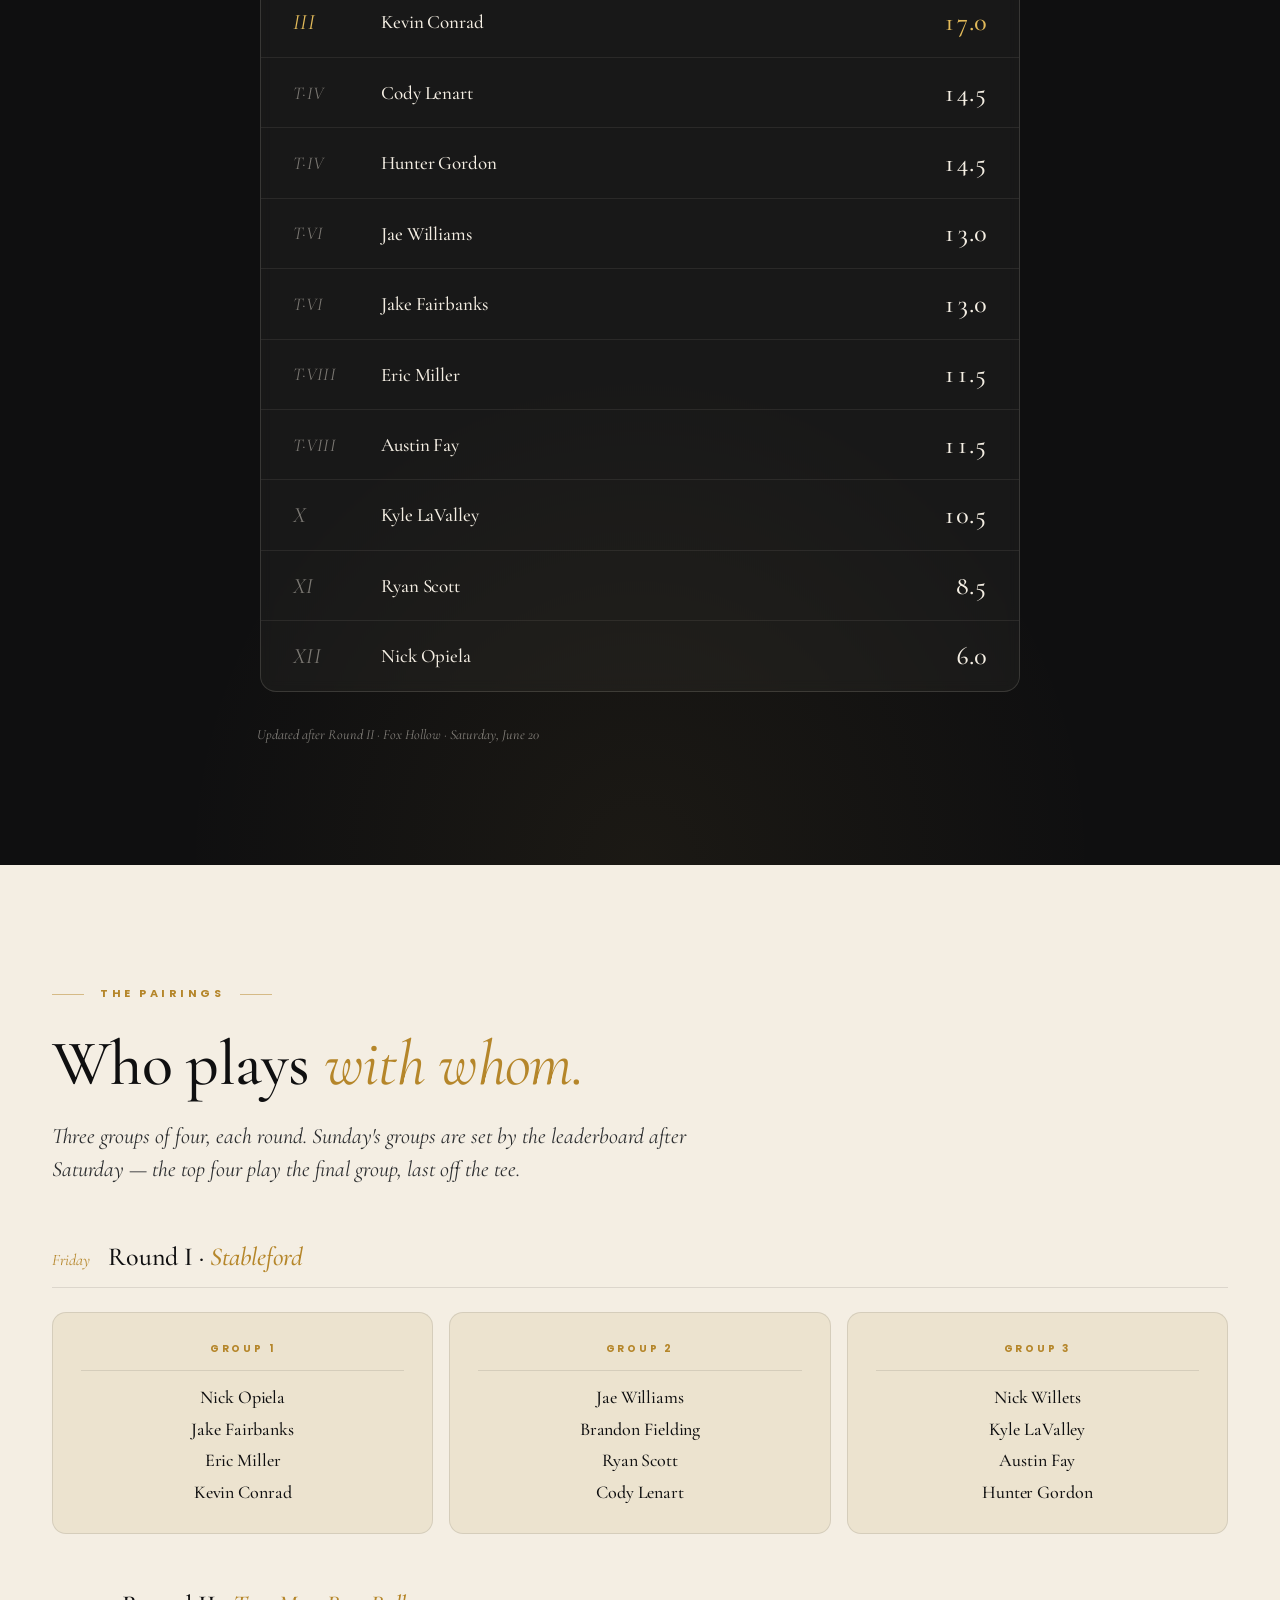
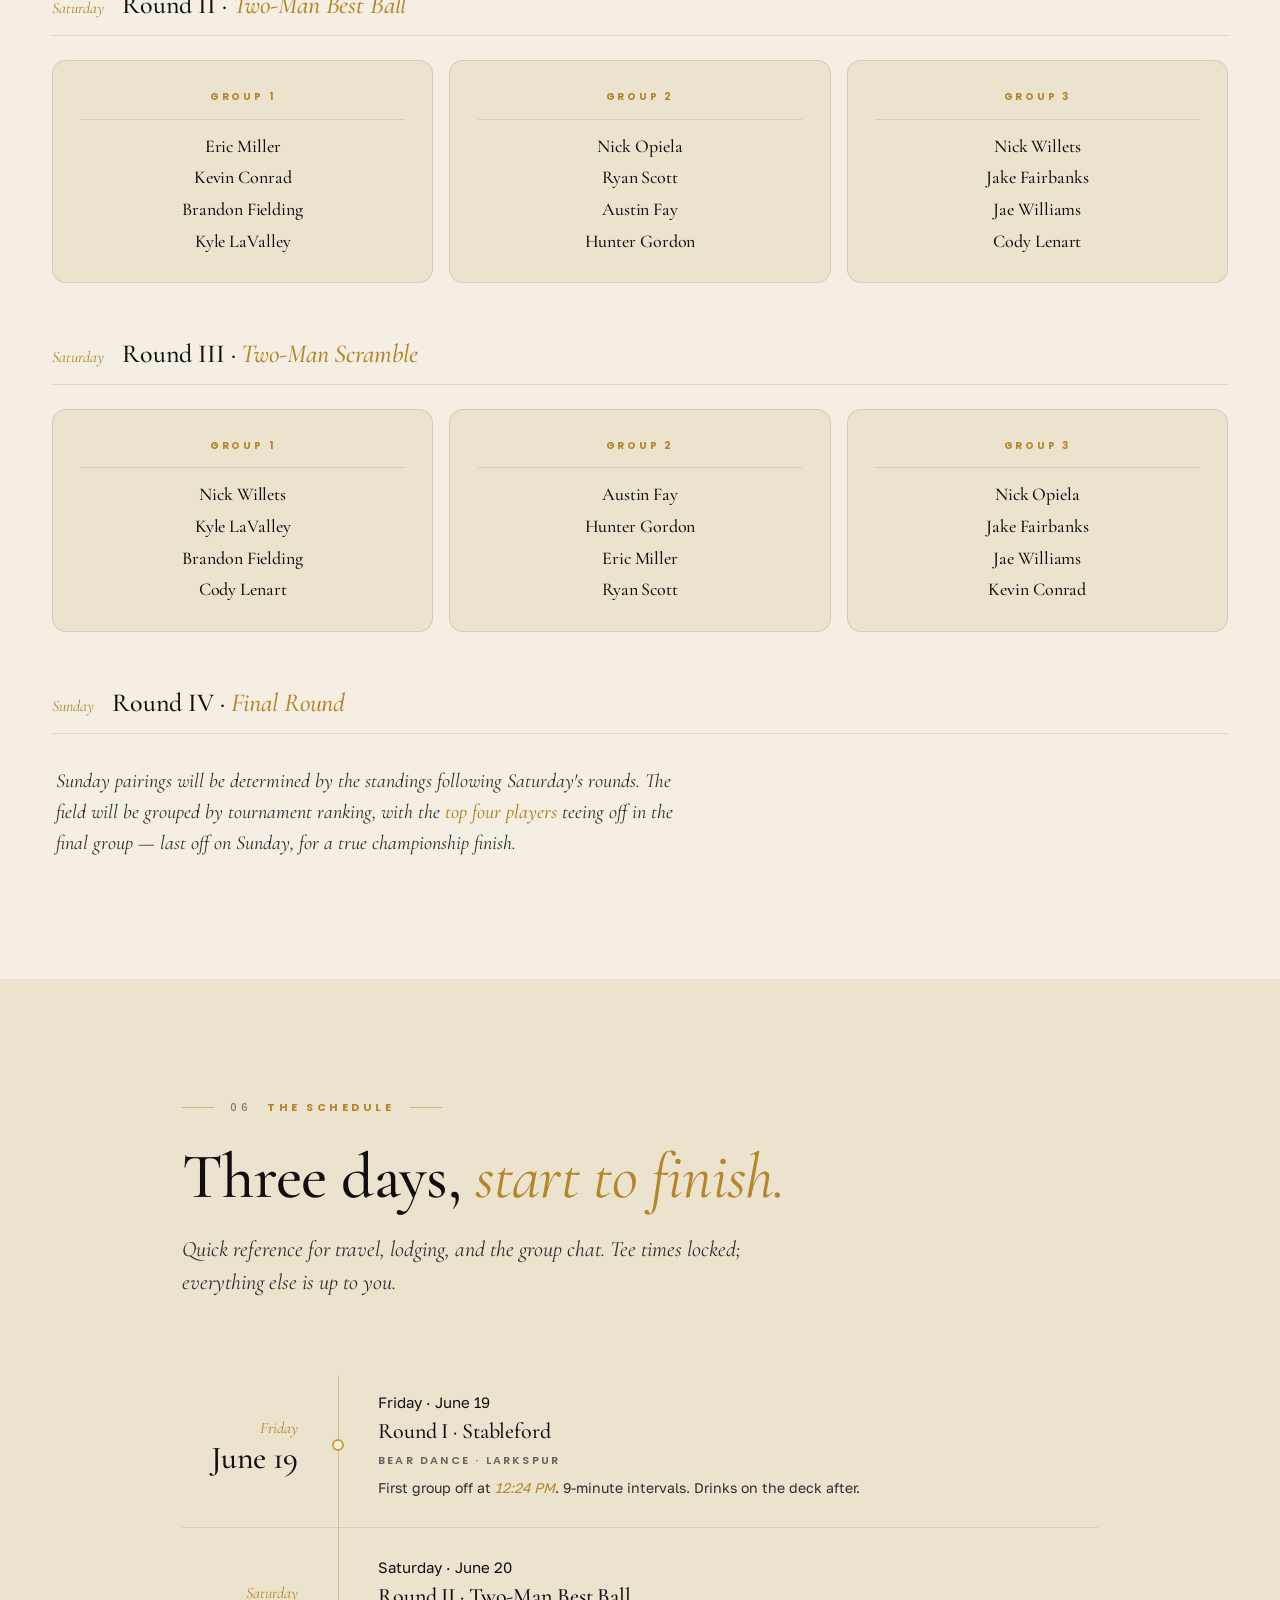
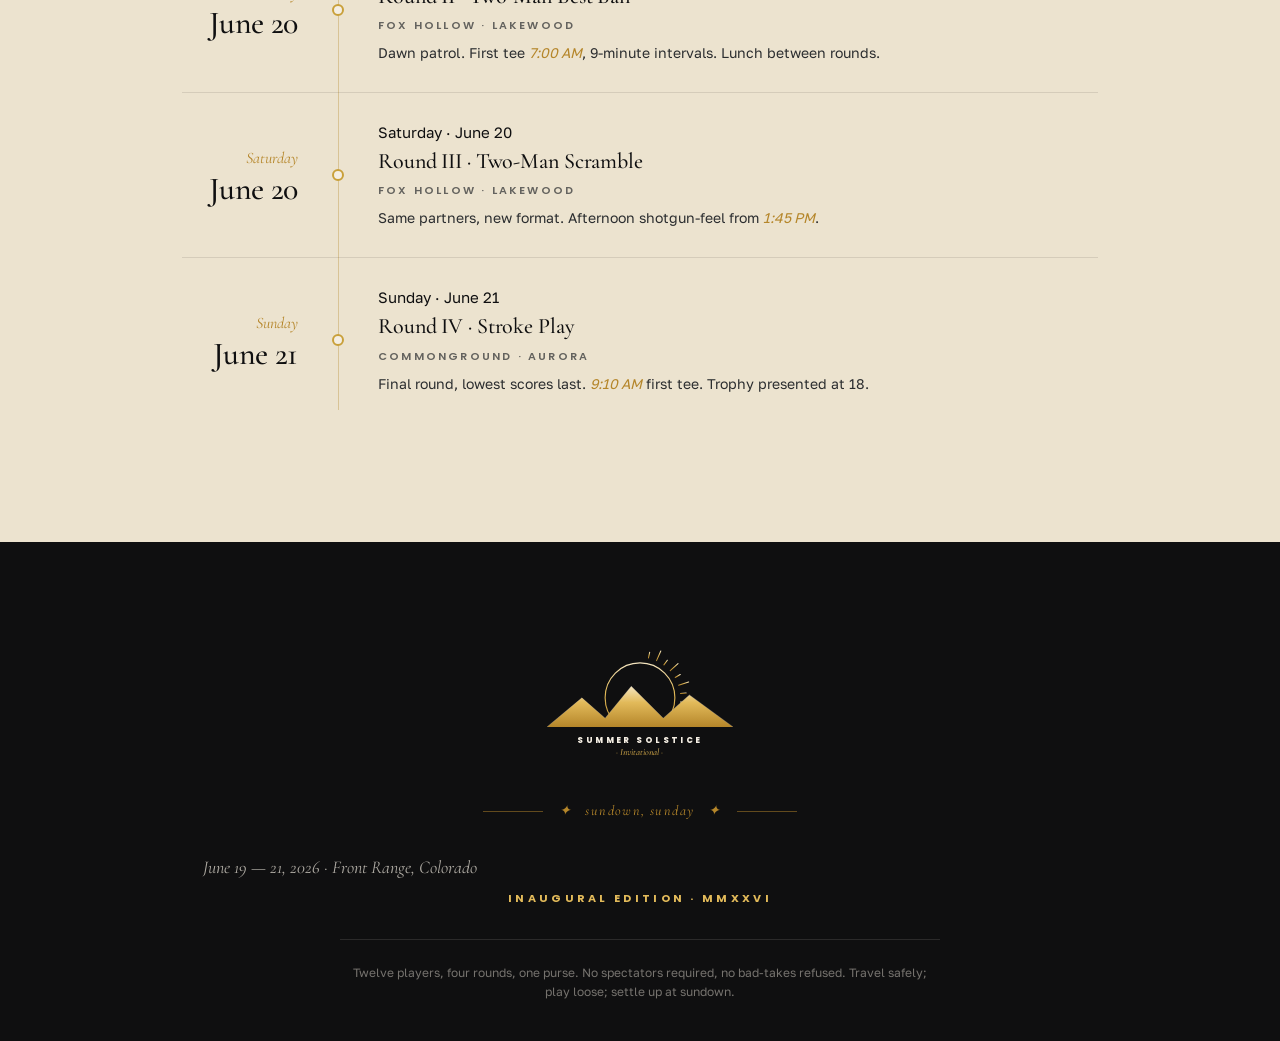
==== commit a921abb9: "Update leaderboard after Round II — co-leaders at 21 pts Nick Willets and Brandon Fielding tied at t" ====
--- a/index.html
+++ b/index.html
@@ -15,8 +15,8 @@
 
   <link rel="preconnect" href="https://fonts.googleapis.com"/>
   <link rel="preconnect" href="https://fonts.gstatic.com" crossorigin/>
-  <link rel="stylesheet" href="styles/tokens.css"/>
-  <link rel="stylesheet" href="styles/site.css"/>
+  <link rel="stylesheet" href="styles/tokens.css?v=2"/>
+  <link rel="stylesheet" href="styles/site.css?v=2"/>
 </head>
 <body>
   <!-- ============================================================
@@ -562,73 +562,73 @@
   <section class="band band-dark leaderboard-band" id="leaderboard">
     <div class="wrap-narrow">
       <div class="section-eyebrow center"><span>The Leaderboard</span></div>
-      <h2 class="section-title" style="text-align:center;">After <em>Round I.</em></h2>
-      <p class="section-lede" style="text-align:center;margin-left:auto;margin-right:auto;">Three rounds to go. Standings settle after each round, points carry across the week.</p>
+      <h2 class="section-title" style="text-align:center;">After <em>Round II.</em></h2>
+      <p class="section-lede" style="text-align:center;margin-left:auto;margin-right:auto;">Two rounds to go. Standings settle after each round, points carry across the week.</p>
 
       <div class="leaderboard-table reveal">
-        <div class="lb-row first">
-          <div class="lb-rank">I</div>
+        <div class="lb-row first co-first">
+          <div class="lb-rank">T·I</div>
           <div class="lb-name">Nick Willets</div>
-          <div class="lb-pts">12.0</div>
-        </div>
-        <div class="lb-row top">
-          <div class="lb-rank">II</div>
-          <div class="lb-name">Kevin Conrad</div>
-          <div class="lb-pts">11.0</div>
+          <div class="lb-pts">21.0</div>
+        </div>
+        <div class="lb-row first co-first">
+          <div class="lb-rank">T·I</div>
+          <div class="lb-name">Brandon Fielding</div>
+          <div class="lb-pts">21.0</div>
         </div>
         <div class="lb-row top">
           <div class="lb-rank">III</div>
-          <div class="lb-name">Brandon Fielding</div>
-          <div class="lb-pts">10.0</div>
+          <div class="lb-name">Kevin Conrad</div>
+          <div class="lb-pts">17.0</div>
+        </div>
+        <div class="lb-row tied">
+          <div class="lb-rank">T·IV</div>
+          <div class="lb-name">Cody Lenart</div>
+          <div class="lb-pts">14.5</div>
+        </div>
+        <div class="lb-row tied">
+          <div class="lb-rank">T·IV</div>
+          <div class="lb-name">Hunter Gordon</div>
+          <div class="lb-pts">14.5</div>
+        </div>
+        <div class="lb-row tied">
+          <div class="lb-rank">T·VI</div>
+          <div class="lb-name">Jae Williams</div>
+          <div class="lb-pts">13.0</div>
+        </div>
+        <div class="lb-row tied">
+          <div class="lb-rank">T·VI</div>
+          <div class="lb-name">Jake Fairbanks</div>
+          <div class="lb-pts">13.0</div>
+        </div>
+        <div class="lb-row tied">
+          <div class="lb-rank">T·VIII</div>
+          <div class="lb-name">Eric Miller</div>
+          <div class="lb-pts">11.5</div>
+        </div>
+        <div class="lb-row tied">
+          <div class="lb-rank">T·VIII</div>
+          <div class="lb-name">Austin Fay</div>
+          <div class="lb-pts">11.5</div>
         </div>
         <div class="lb-row">
-          <div class="lb-rank">IV</div>
-          <div class="lb-name">Jae Williams</div>
-          <div class="lb-pts">9.0</div>
-        </div>
-        <div class="lb-row tied">
-          <div class="lb-rank">T·V</div>
-          <div class="lb-name">Cody Lenart</div>
-          <div class="lb-pts">7.5</div>
-        </div>
-        <div class="lb-row tied">
-          <div class="lb-rank">T·V</div>
-          <div class="lb-name">Eric Miller</div>
-          <div class="lb-pts">7.5</div>
-        </div>
-        <div class="lb-row tied">
-          <div class="lb-rank">T·VII</div>
-          <div class="lb-name">Hunter Gordon</div>
-          <div class="lb-pts">5.5</div>
-        </div>
-        <div class="lb-row tied">
-          <div class="lb-rank">T·VII</div>
+          <div class="lb-rank">X</div>
+          <div class="lb-name">Kyle LaValley</div>
+          <div class="lb-pts">10.5</div>
+        </div>
+        <div class="lb-row">
+          <div class="lb-rank">XI</div>
           <div class="lb-name">Ryan Scott</div>
-          <div class="lb-pts">5.5</div>
-        </div>
-        <div class="lb-row">
-          <div class="lb-rank">IX</div>
-          <div class="lb-name">Jake Fairbanks</div>
-          <div class="lb-pts">4.0</div>
-        </div>
-        <div class="lb-row tied">
-          <div class="lb-rank">T·X</div>
-          <div class="lb-name">Austin Fay</div>
-          <div class="lb-pts">2.5</div>
-        </div>
-        <div class="lb-row tied">
-          <div class="lb-rank">T·X</div>
-          <div class="lb-name">Kyle LaValley</div>
-          <div class="lb-pts">2.5</div>
+          <div class="lb-pts">8.5</div>
         </div>
         <div class="lb-row">
           <div class="lb-rank">XII</div>
           <div class="lb-name">Nick Opiela</div>
-          <div class="lb-pts">1.0</div>
-        </div>
-      </div>
-
-      <p class="lb-updated">Updated after Round I · Bear Dance · Friday, June 19</p>
+          <div class="lb-pts">6.0</div>
+        </div>
+      </div>
+
+      <p class="lb-updated">Updated after Round II · Fox Hollow · Saturday, June 20</p>
     </div>
   </section>
 
@@ -867,6 +867,6 @@
     </div>
   </footer>
 
-  <script src="scripts/main.js" defer></script>
+  <script src="scripts/main.js?v=2" defer></script>
 </body>
 </html>
--- a/styles/site.css
+++ b/styles/site.css
@@ -1689,6 +1689,9 @@
   letter-spacing: .18em;
   opacity: .7;
 }
+/* Co-leaders (tied for I): show eyebrow only on the first of the pair */
+.lb-row.co-first + .lb-row.co-first::before { content: none; }
+.lb-row.co-first::before { content: "— tied for I —"; }
 .lb-row.first .lb-rank { color: var(--gold-bright); font-weight: 500; }
 .lb-row.first .lb-name { font-weight: 600; }
 .lb-row.first .lb-pts {
@@ -1710,15 +1713,48 @@
   margin: 32px 0 0;
 }
 
+/* Tablet (between phone and desktop) */
+@media (min-width: 541px) and (max-width: 880px) {
+  .leaderboard-table { max-width: 100%; }
+  .lb-row { grid-template-columns: 88px 1fr 120px; padding: 26px 32px; }
+  .lb-row .lb-rank { font-size: 26px; }
+  .lb-row .lb-name { font-size: 24px; }
+  .lb-row .lb-pts { font-size: 36px; }
+  .lb-row.first { padding-top: 40px; padding-bottom: 32px; }
+  .lb-row.first .lb-name { font-size: 26px; }
+  .lb-row.first .lb-pts { font-size: 44px; }
+}
+
+/* Phone */
 @media (max-width: 540px) {
-  .lb-row { grid-template-columns: 56px 1fr 72px; padding: 16px 18px; }
-  .lb-row .lb-rank { font-size: 18px; }
-  .lb-row .lb-name { font-size: 17px; }
-  .lb-row .lb-pts { font-size: 22px; }
-  .lb-row.first .lb-pts { font-size: 26px; }
-  .lb-row.first { padding-top: 28px; padding-bottom: 22px; }
-  .lb-row.first::before { font-size: 10px; }
-  .lb-row.tied .lb-rank { font-size: 15px; }
+  .leaderboard-table { max-width: 100%; margin-top: 40px; border-radius: 14px; }
+  .lb-row {
+    grid-template-columns: 60px 1fr 96px;
+    padding: 22px 18px;
+    gap: 14px;
+  }
+  .lb-row .lb-rank { font-size: 26px; }
+  .lb-row .lb-name { font-size: 22px; line-height: 1.15; }
+  .lb-row .lb-pts { font-size: 36px; }
+  .lb-row.first {
+    padding-top: 42px;
+    padding-bottom: 30px;
+  }
+  .lb-row.first .lb-rank { font-size: 28px; }
+  .lb-row.first .lb-name { font-size: 24px; }
+  .lb-row.first .lb-pts { font-size: 46px; }
+  .lb-row.first::before { font-size: 10px; top: 10px; }
+  .lb-row.tied .lb-rank { font-size: 20px; }
+  .lb-updated { font-size: 13px; margin-top: 24px; padding: 0 16px; }
+}
+
+/* Very narrow phones — keep names from clipping */
+@media (max-width: 380px) {
+  .lb-row { grid-template-columns: 48px 1fr 82px; padding: 20px 14px; gap: 10px; }
+  .lb-row .lb-name { font-size: 20px; }
+  .lb-row .lb-pts { font-size: 32px; }
+  .lb-row.first .lb-name { font-size: 22px; }
+  .lb-row.first .lb-pts { font-size: 40px; }
 }
 
 /* ============================================================
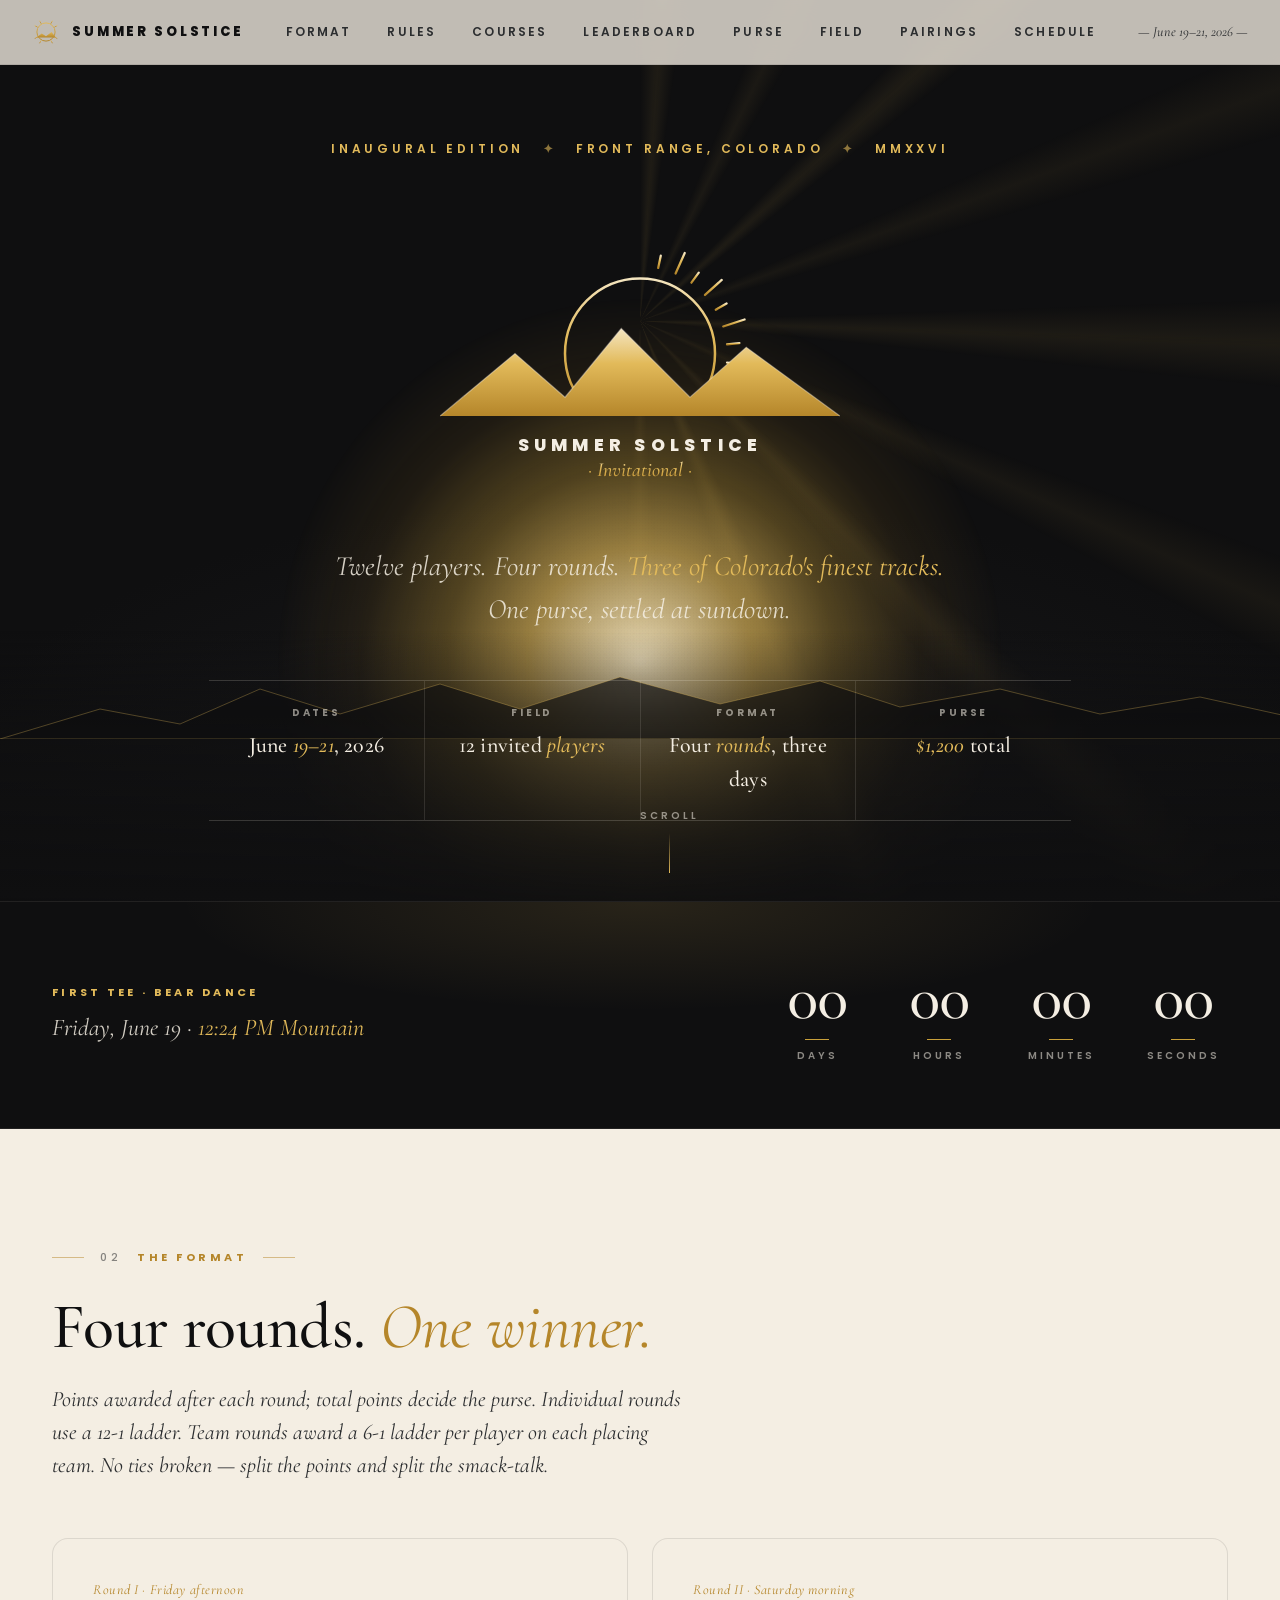
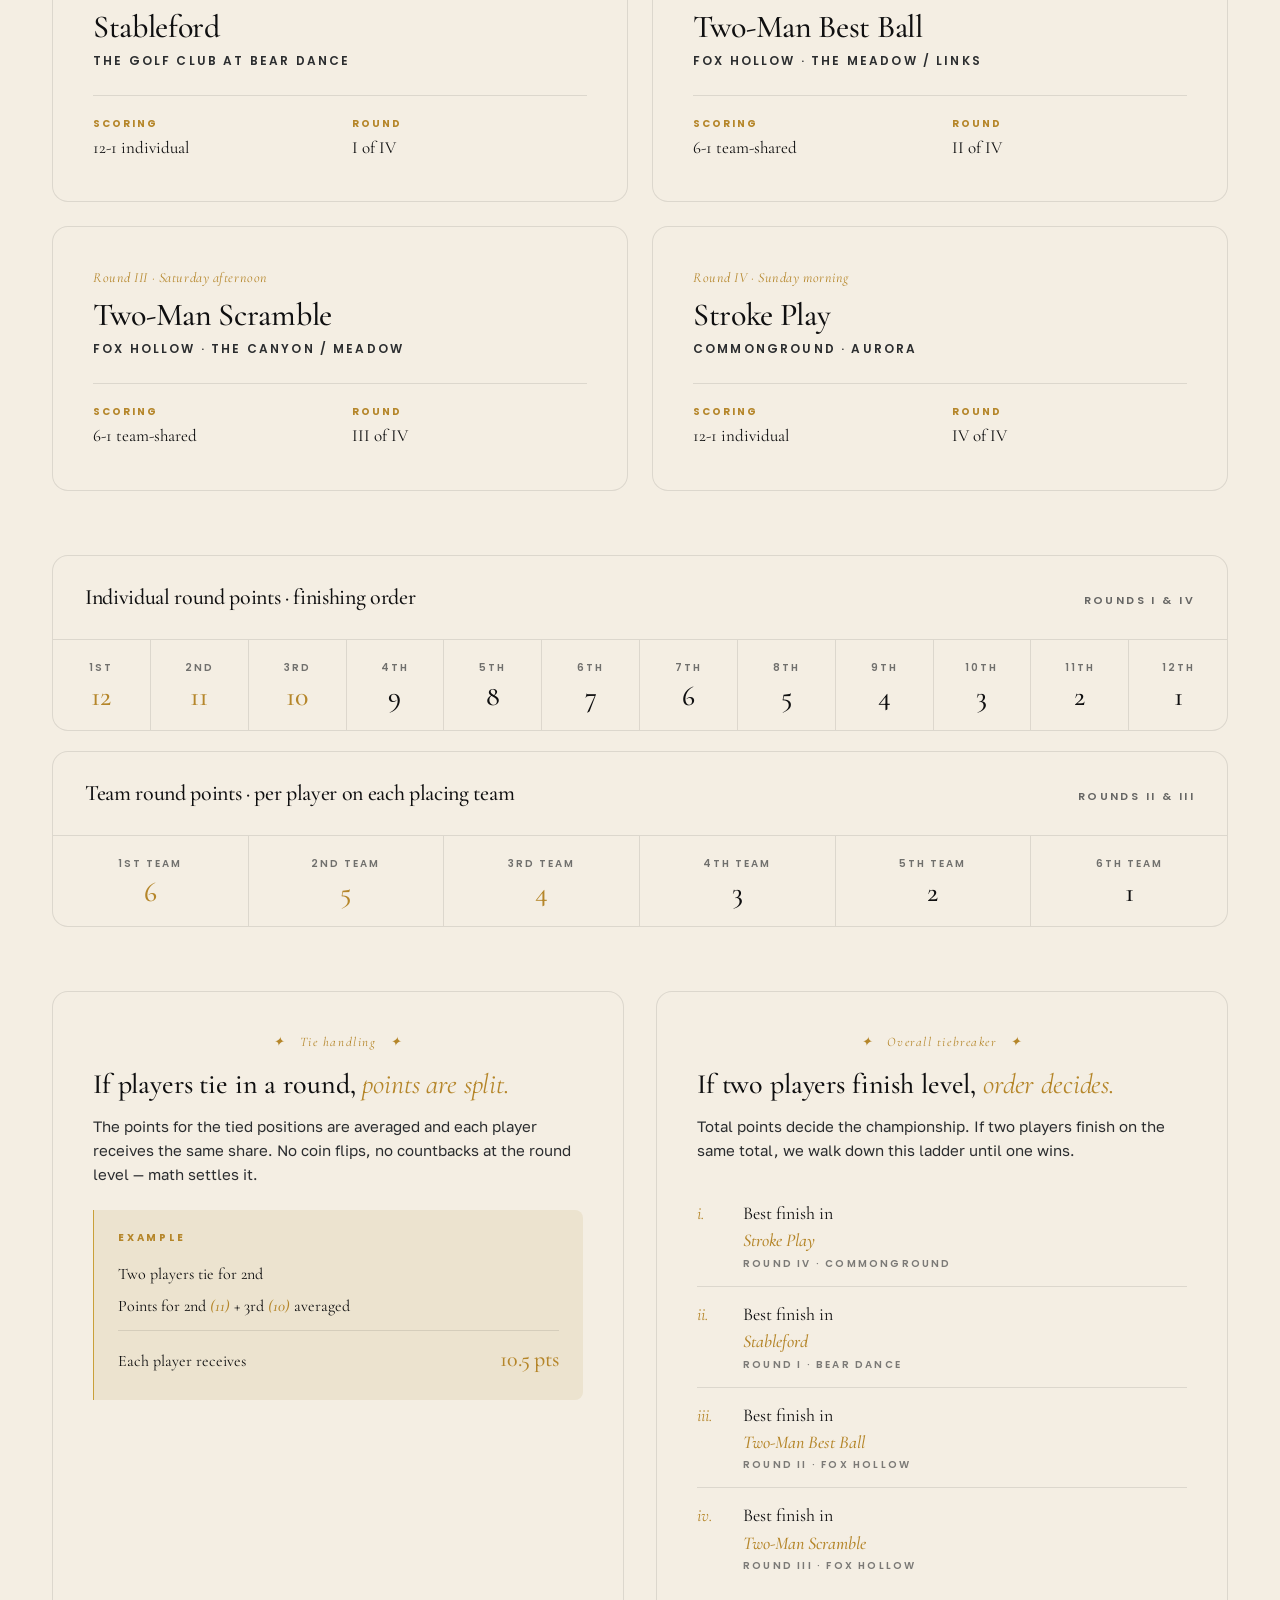
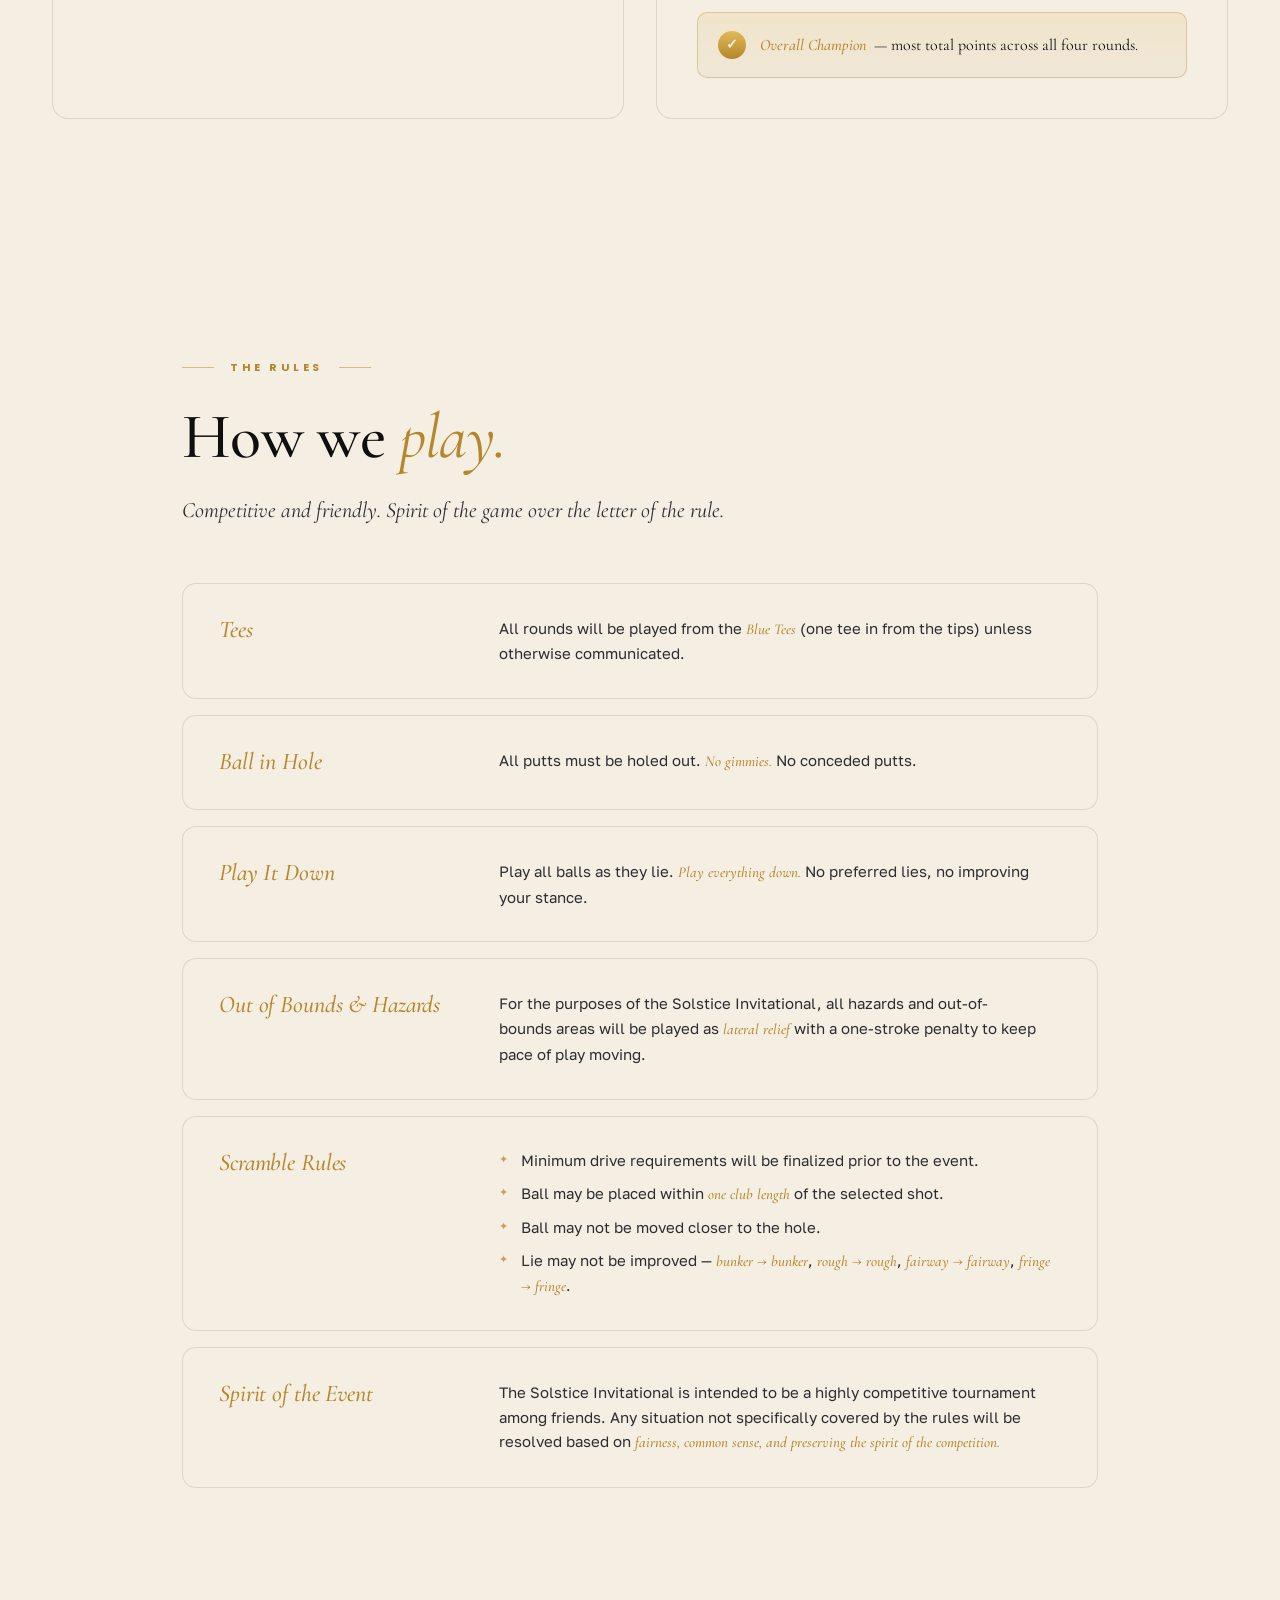
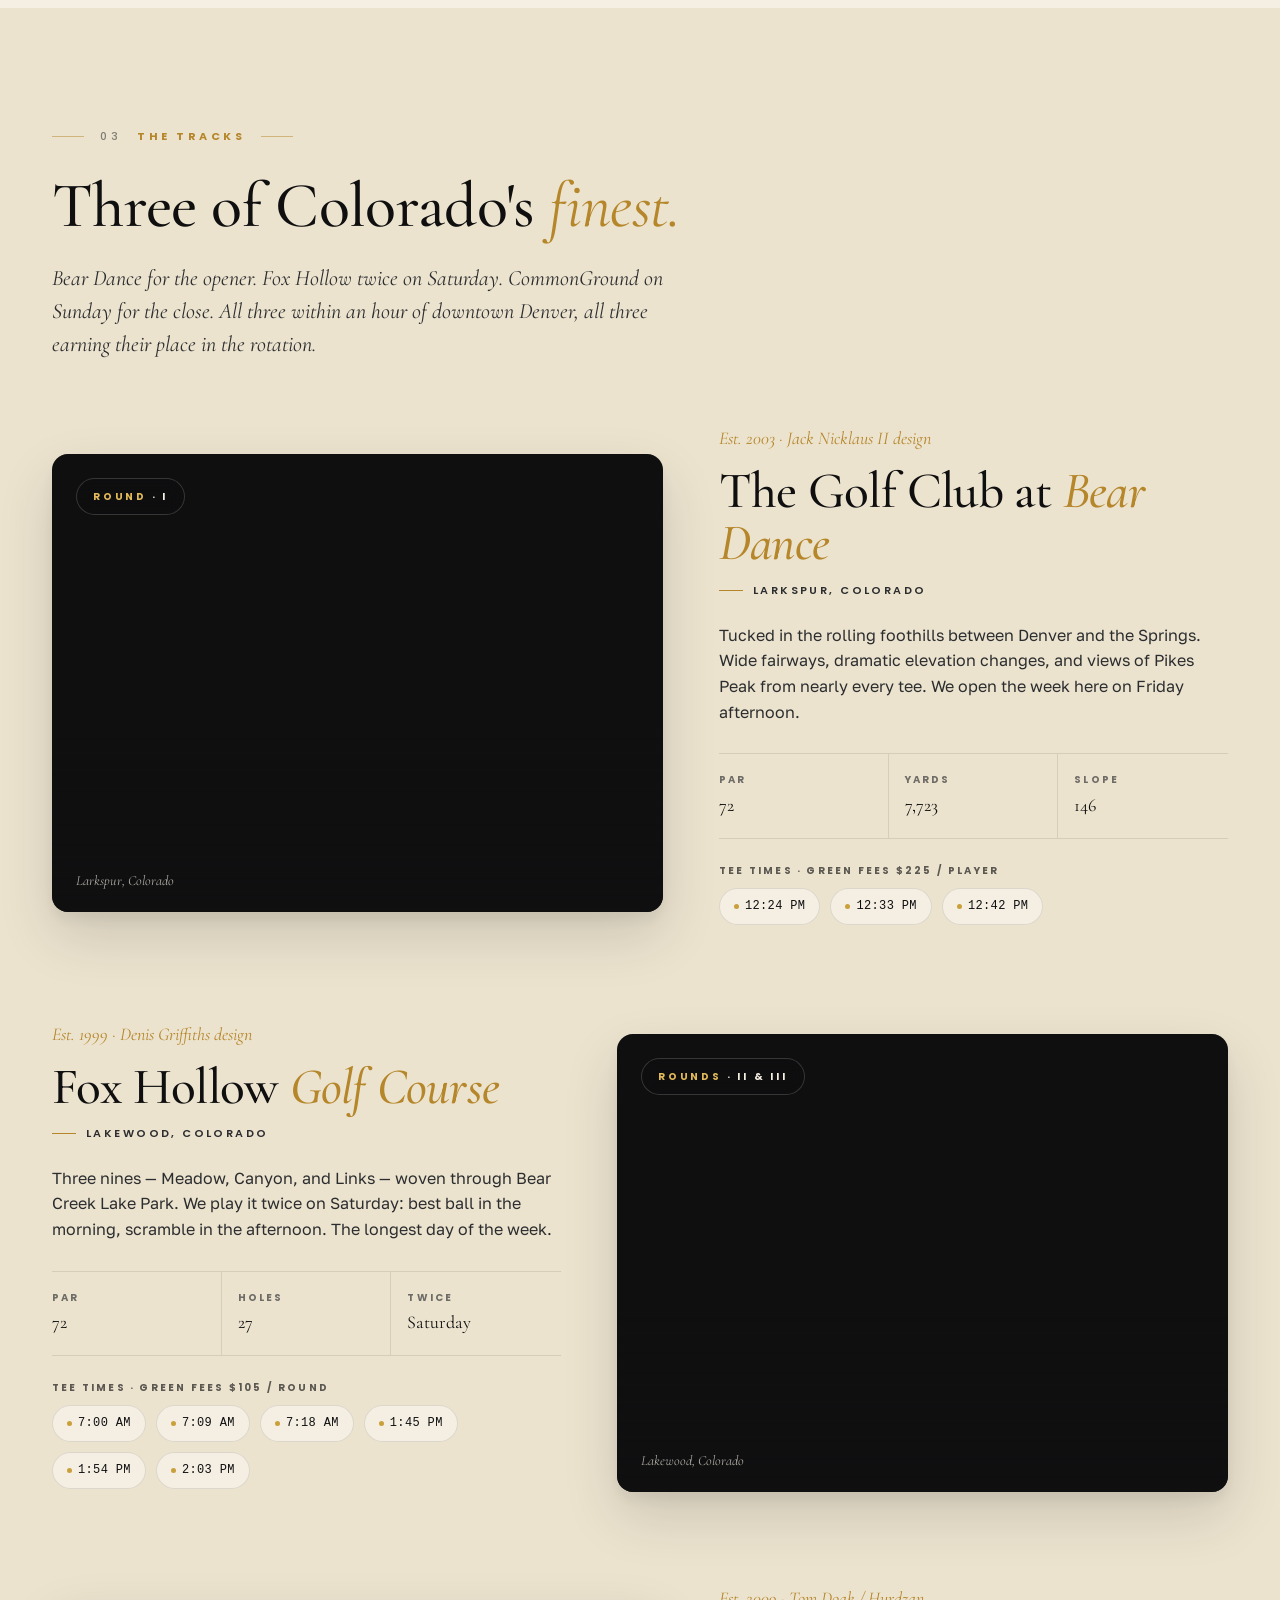
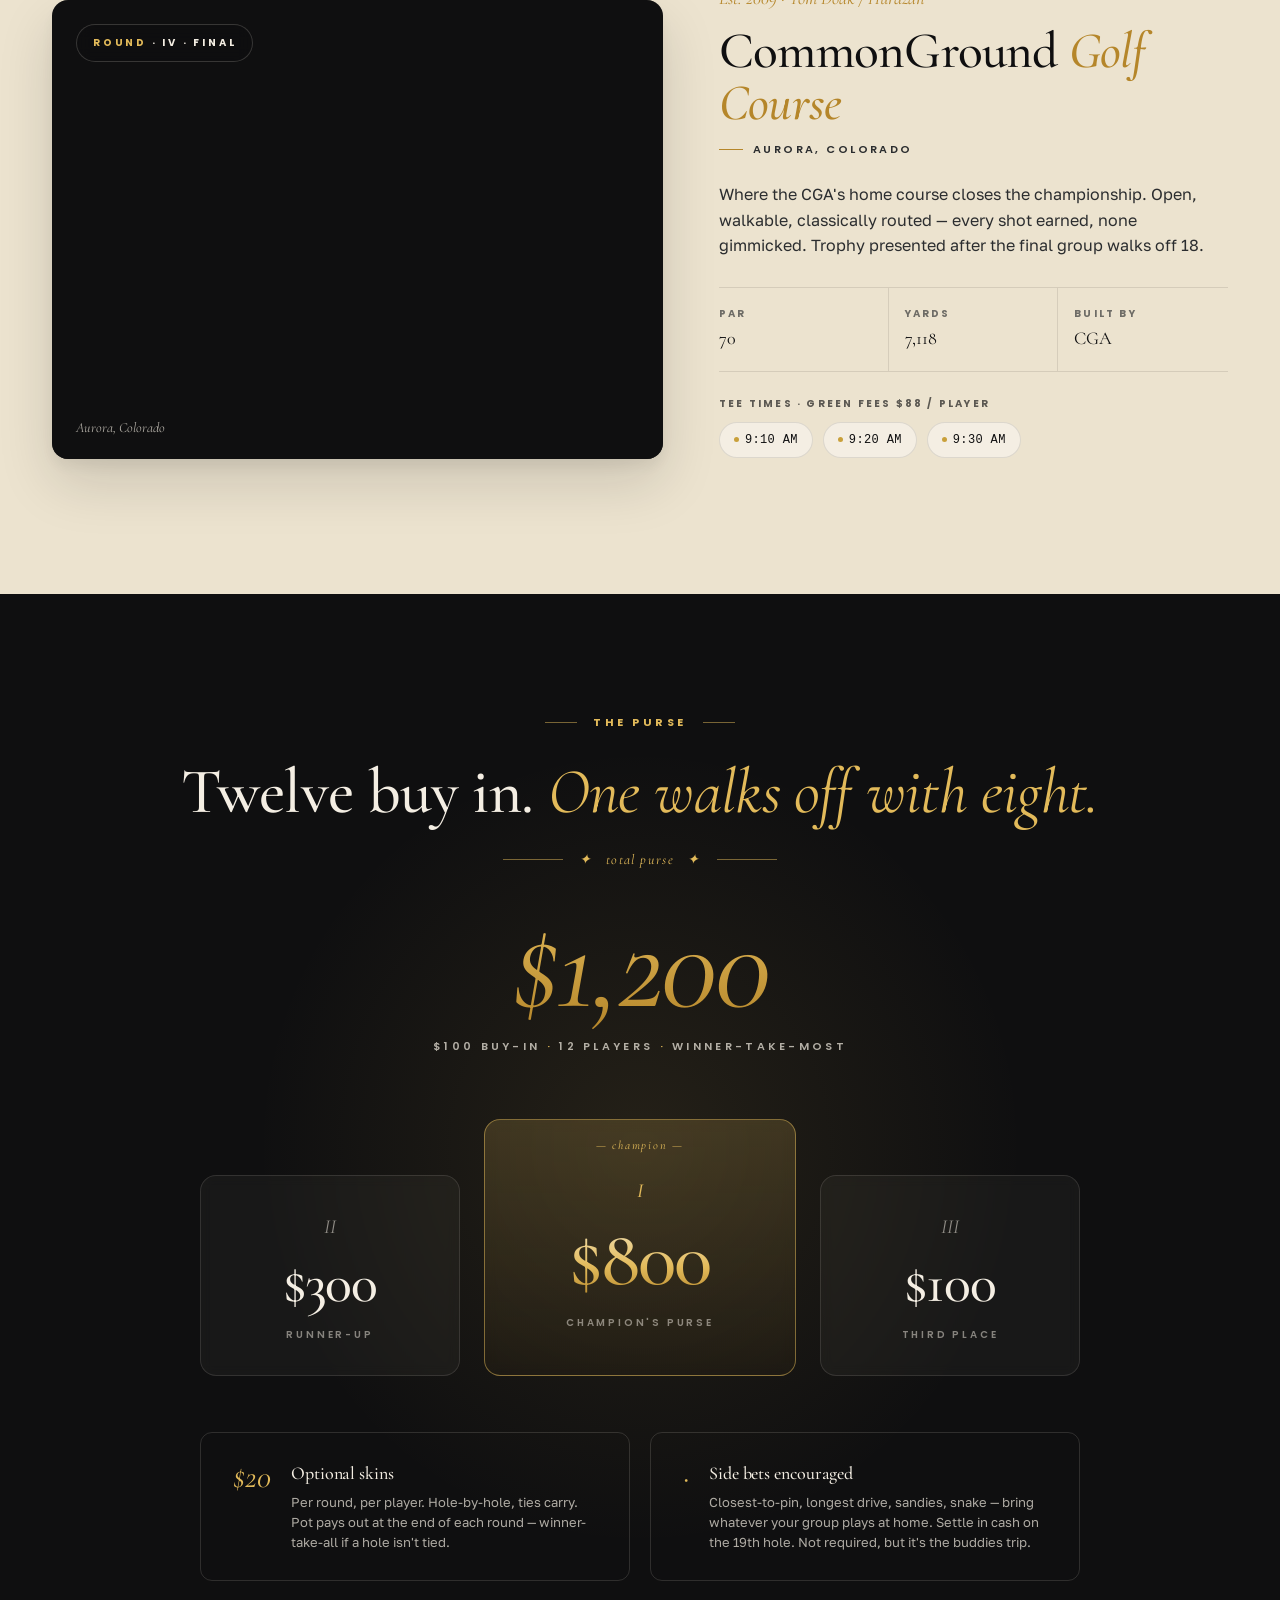
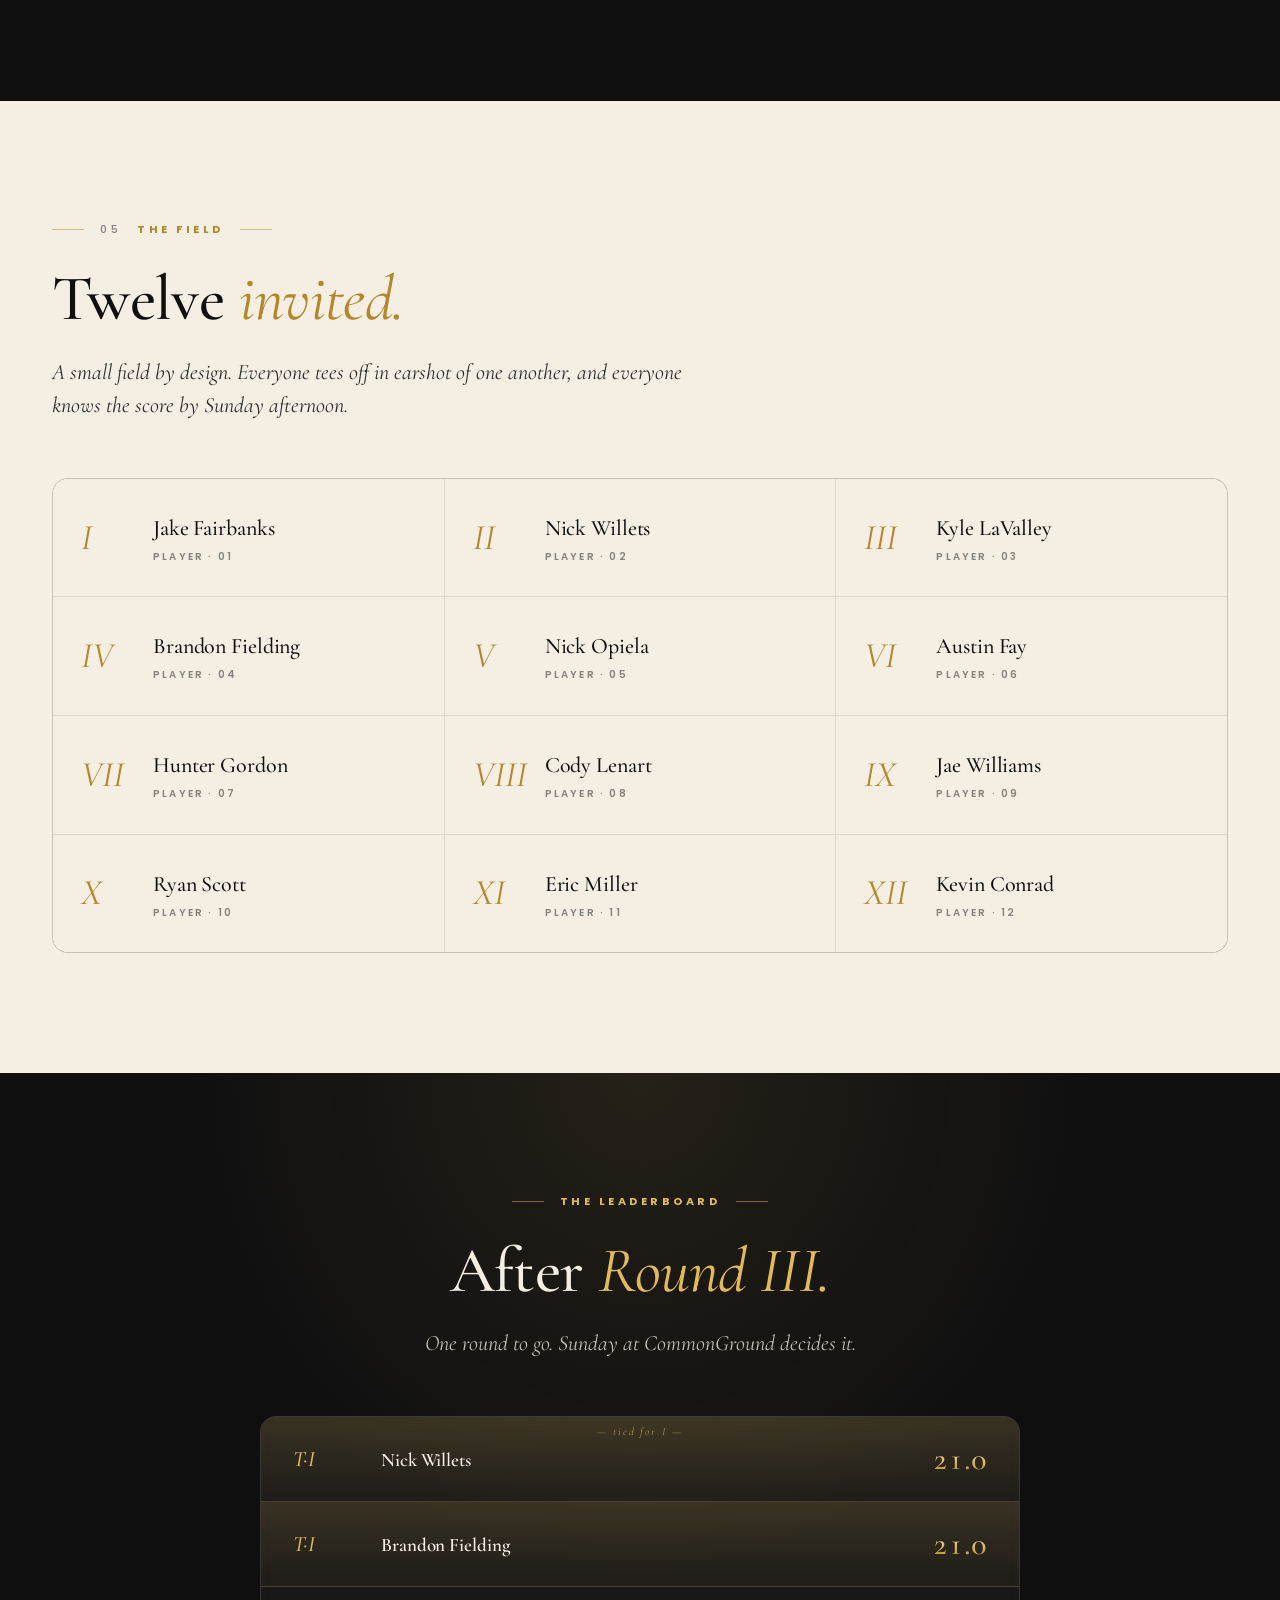
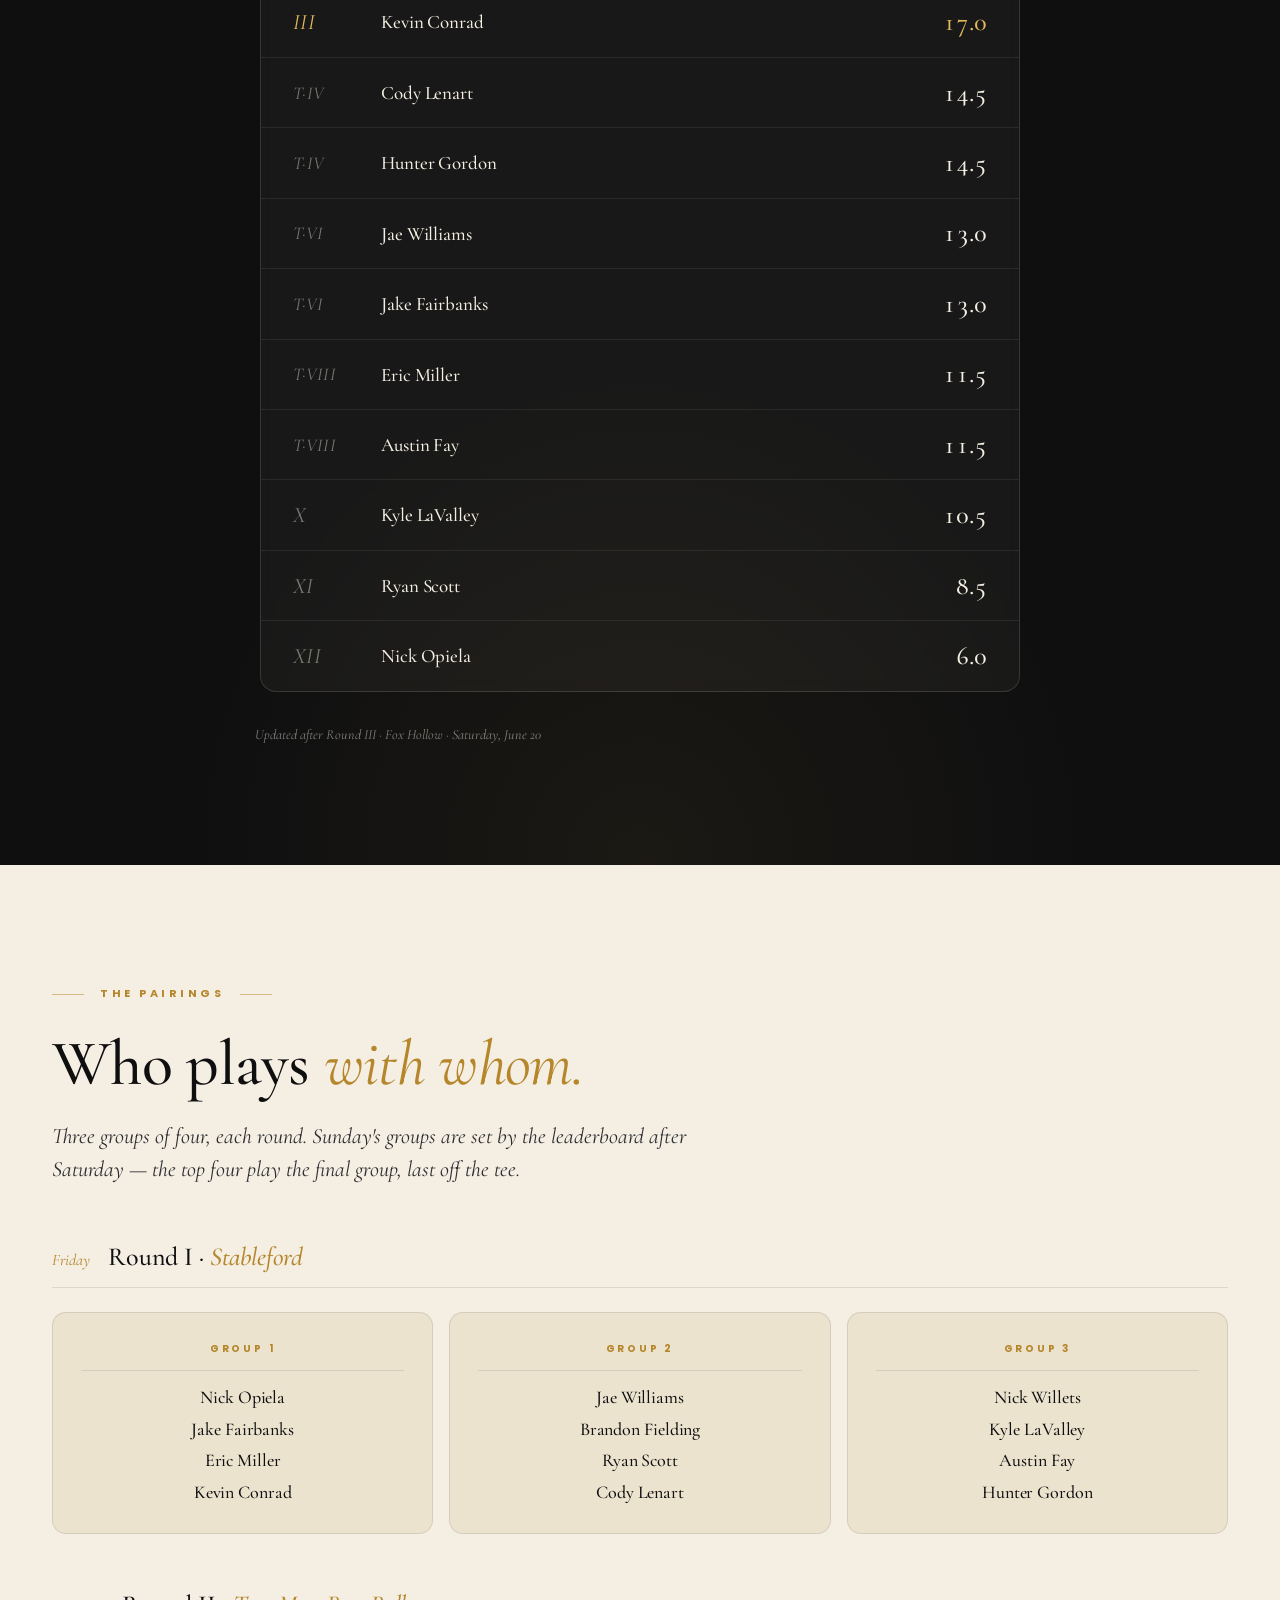
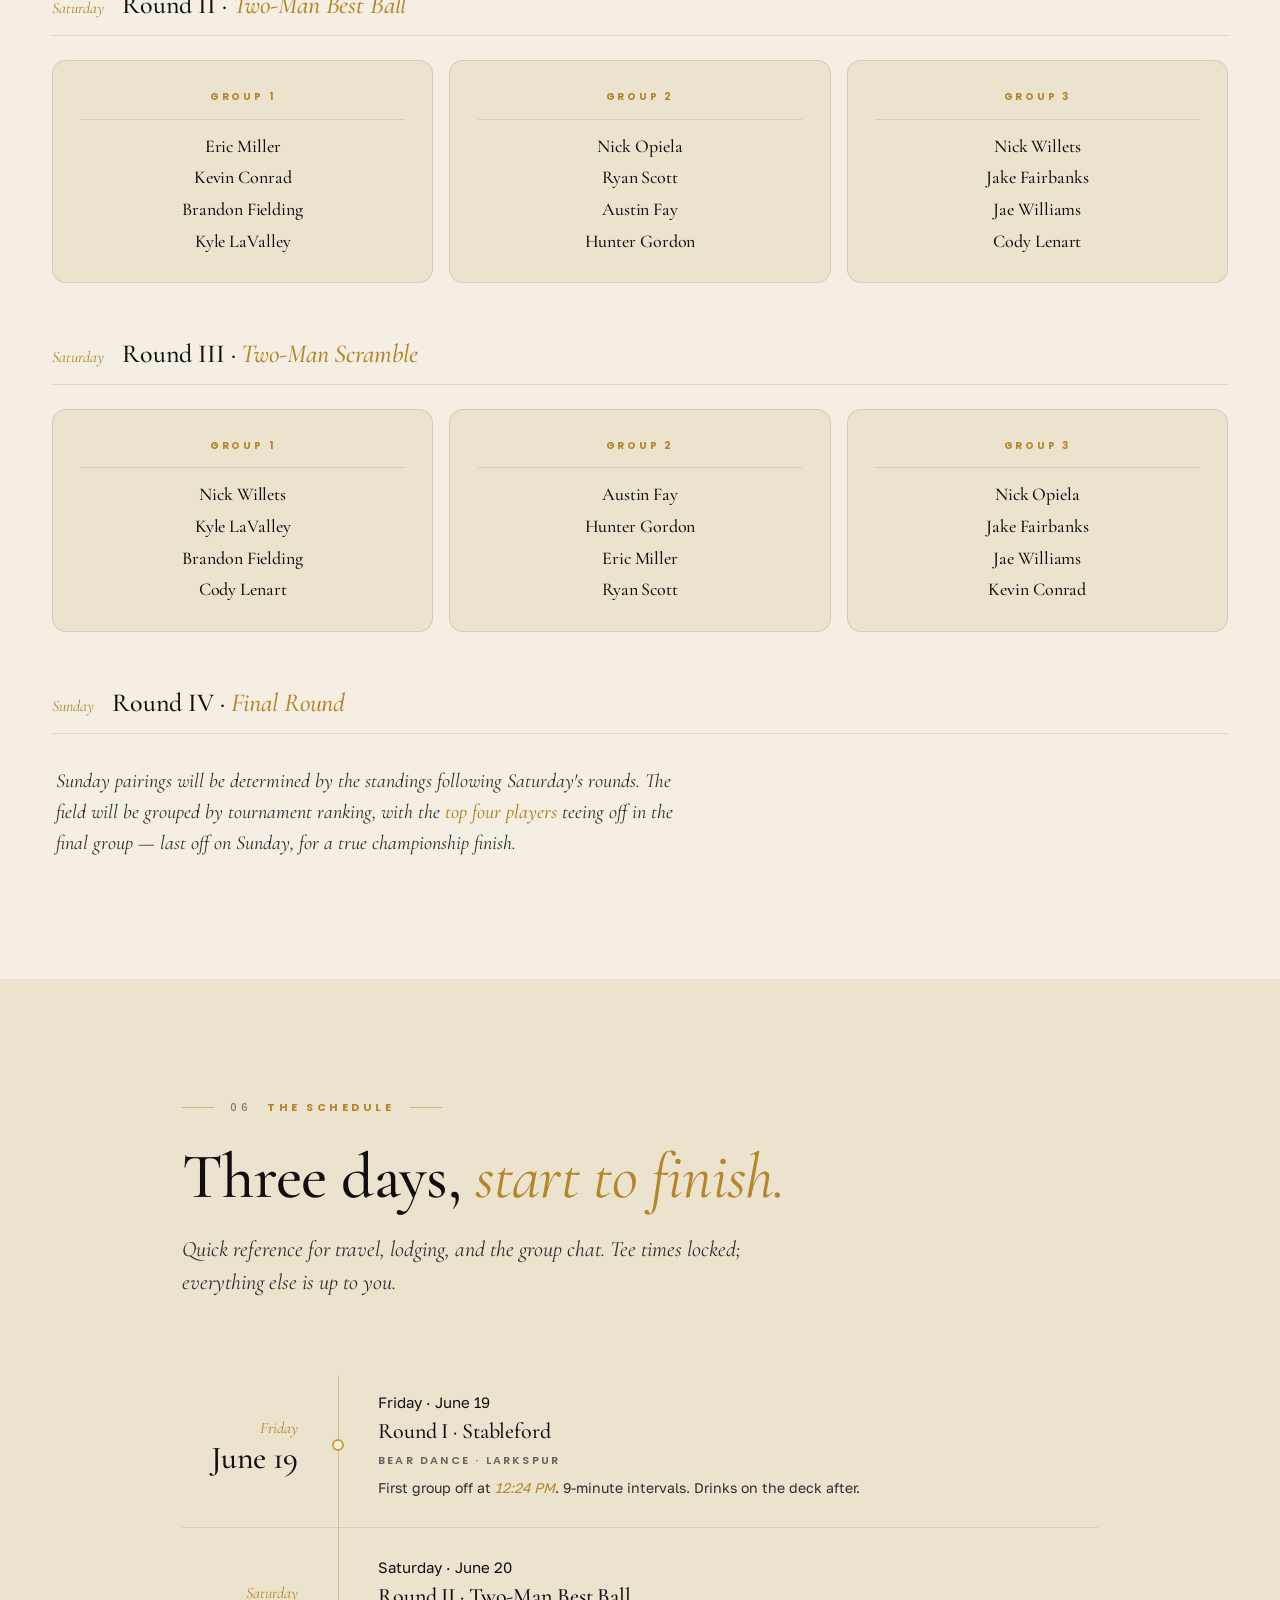
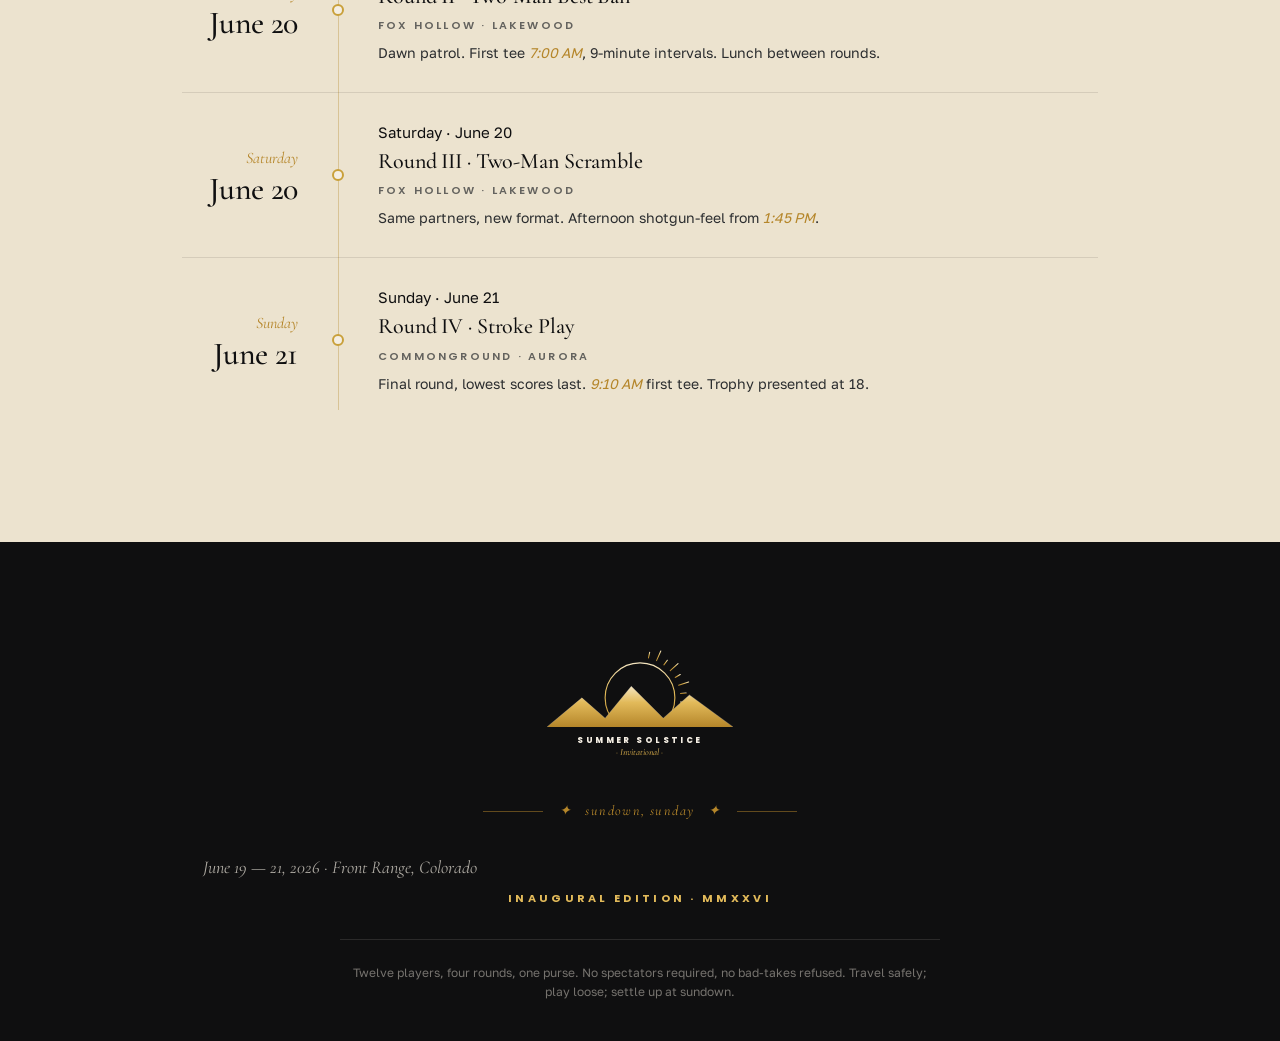
==== commit 38e0a4a6: "Update leaderboard to reflect end of Round III" ====
--- a/index.html
+++ b/index.html
@@ -562,8 +562,8 @@
   <section class="band band-dark leaderboard-band" id="leaderboard">
     <div class="wrap-narrow">
       <div class="section-eyebrow center"><span>The Leaderboard</span></div>
-      <h2 class="section-title" style="text-align:center;">After <em>Round II.</em></h2>
-      <p class="section-lede" style="text-align:center;margin-left:auto;margin-right:auto;">Two rounds to go. Standings settle after each round, points carry across the week.</p>
+      <h2 class="section-title" style="text-align:center;">After <em>Round III.</em></h2>
+      <p class="section-lede" style="text-align:center;margin-left:auto;margin-right:auto;">One round to go. Sunday at CommonGround decides it.</p>
 
       <div class="leaderboard-table reveal">
         <div class="lb-row first co-first">
@@ -628,7 +628,7 @@
         </div>
       </div>
 
-      <p class="lb-updated">Updated after Round II · Fox Hollow · Saturday, June 20</p>
+      <p class="lb-updated">Updated after Round III · Fox Hollow · Saturday, June 20</p>
     </div>
   </section>
 
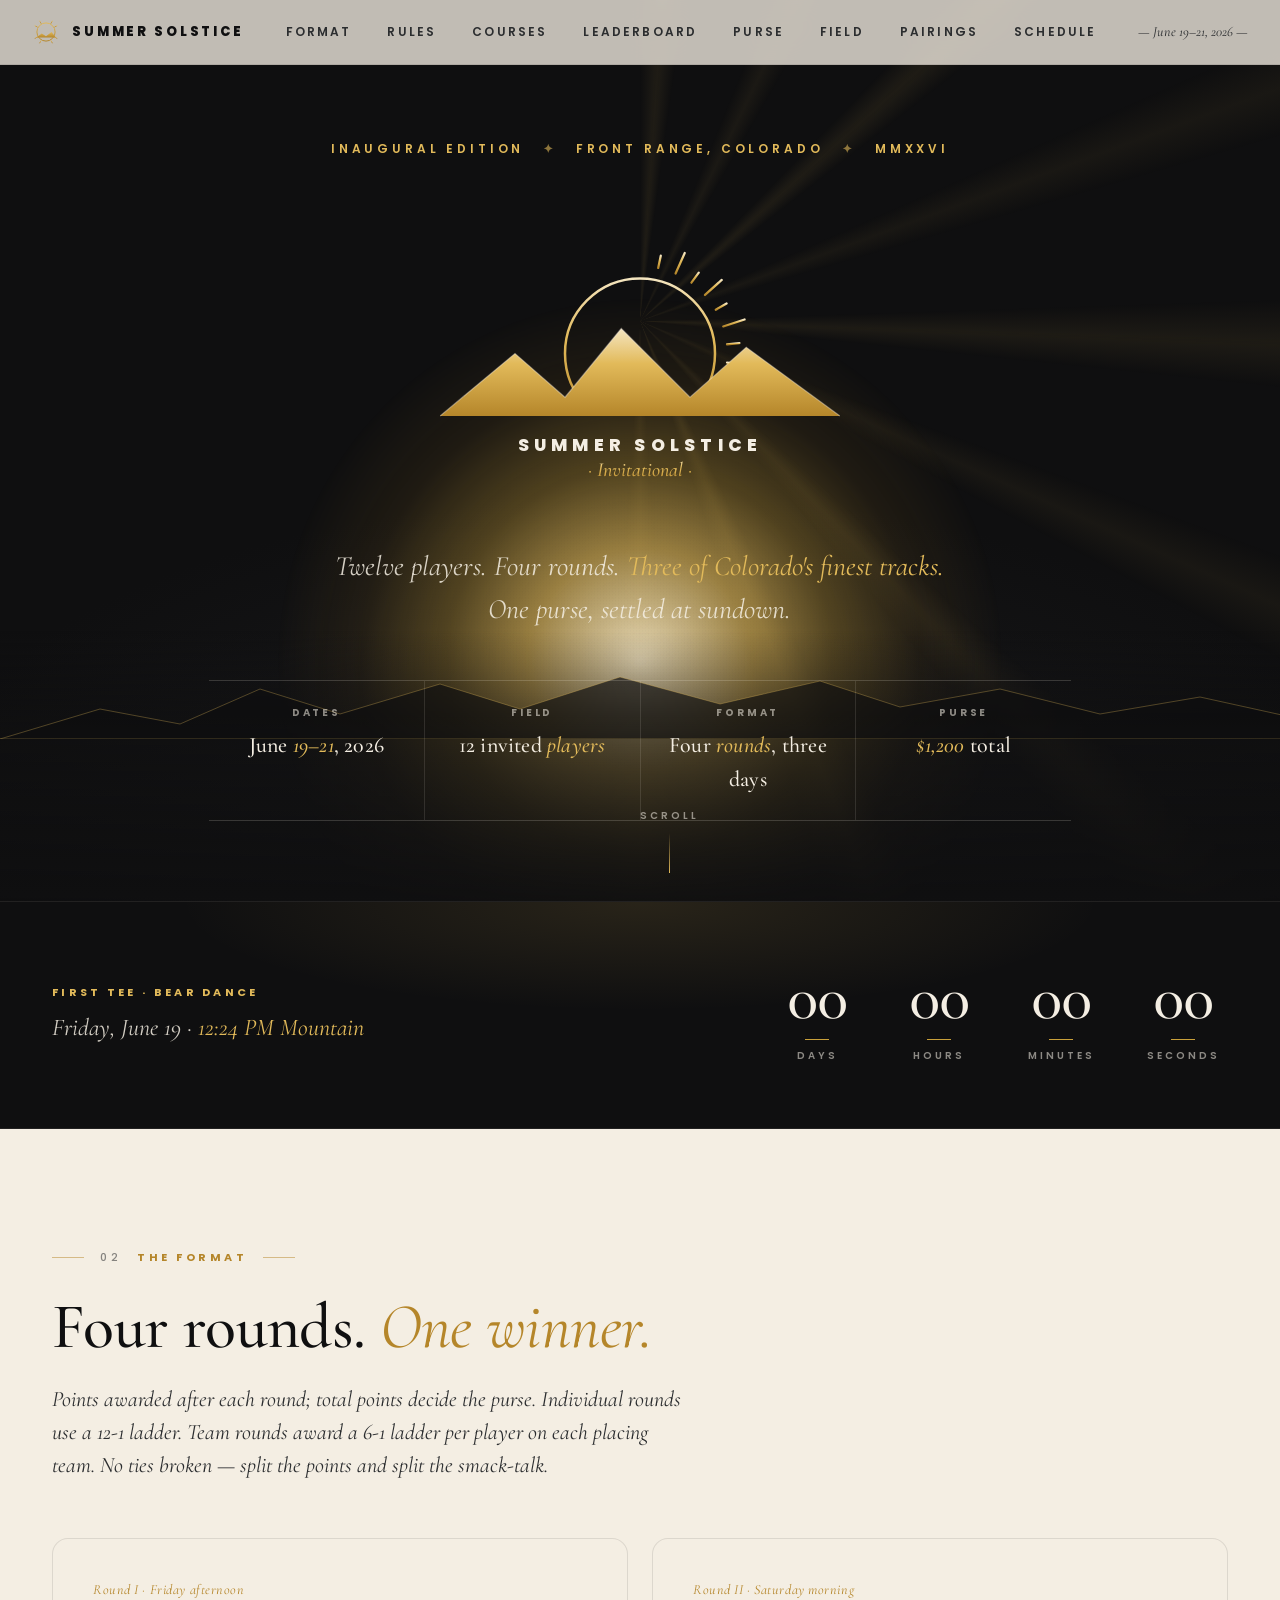
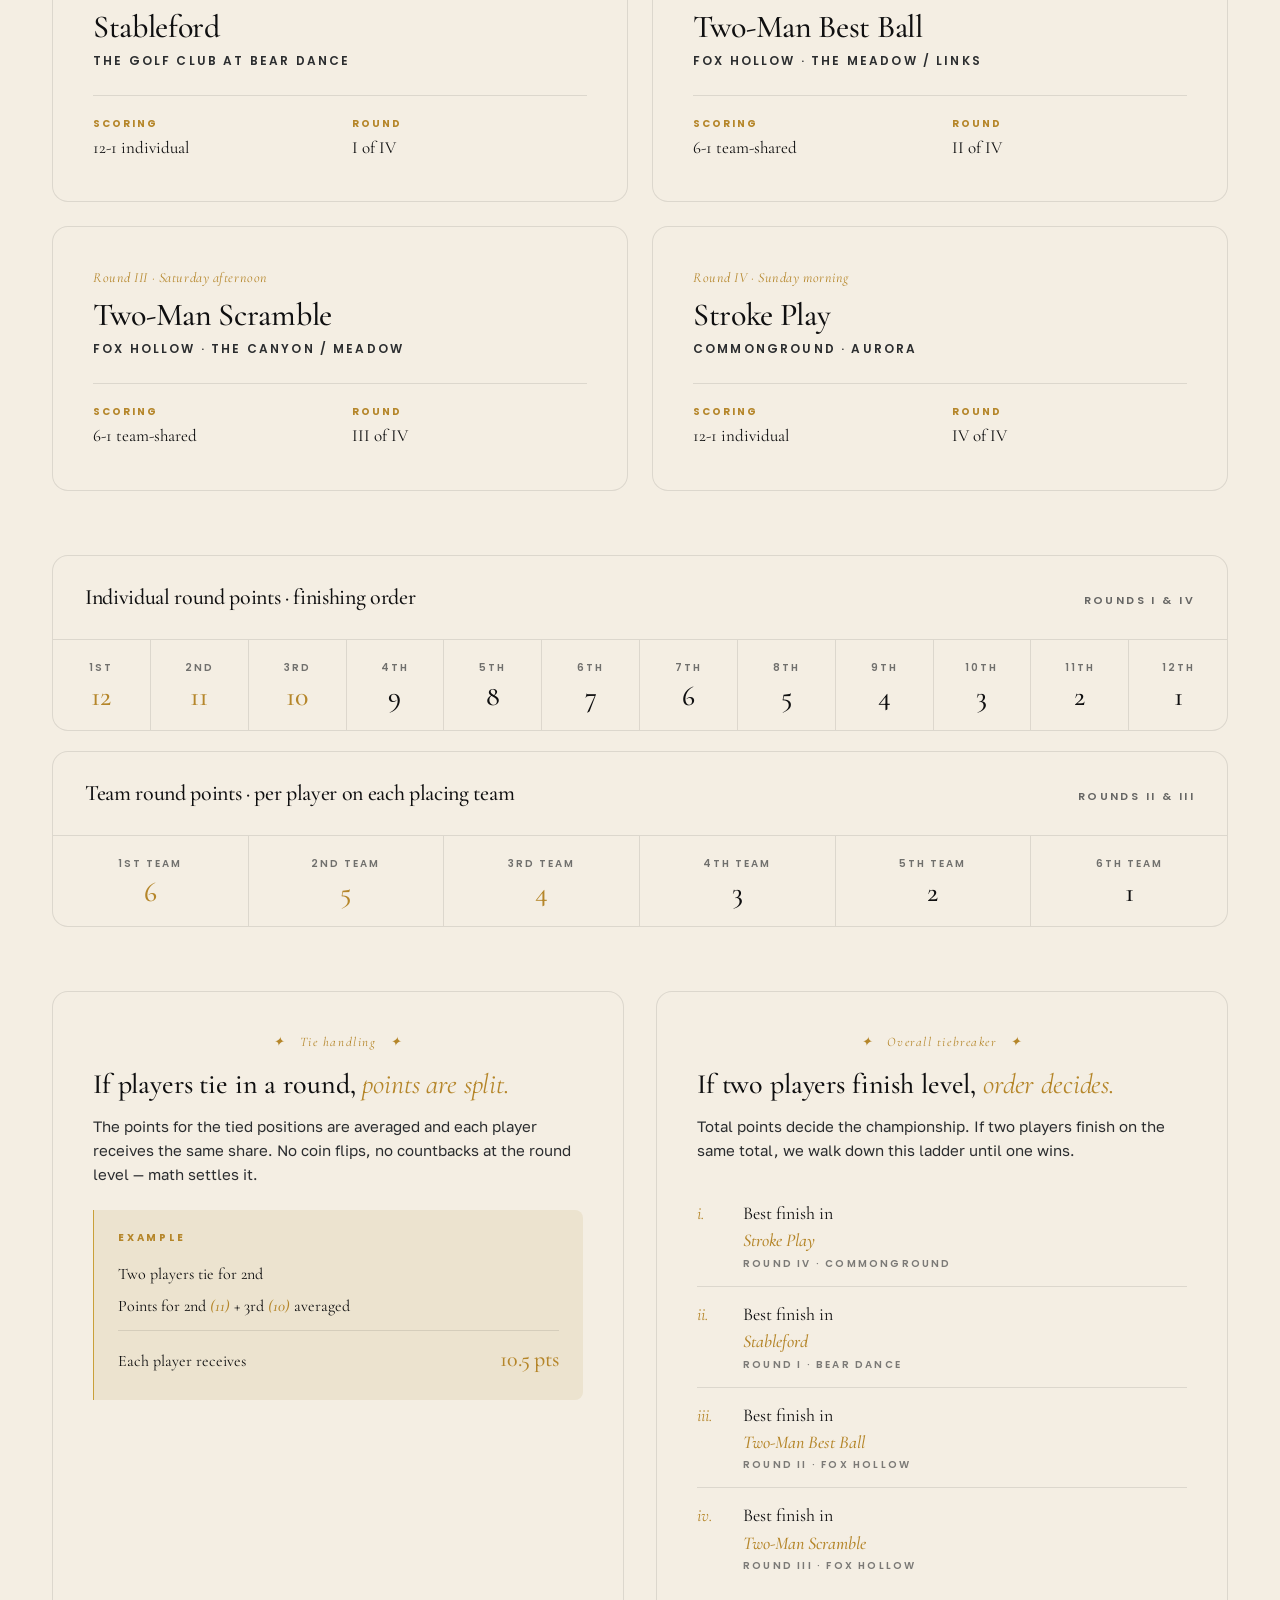
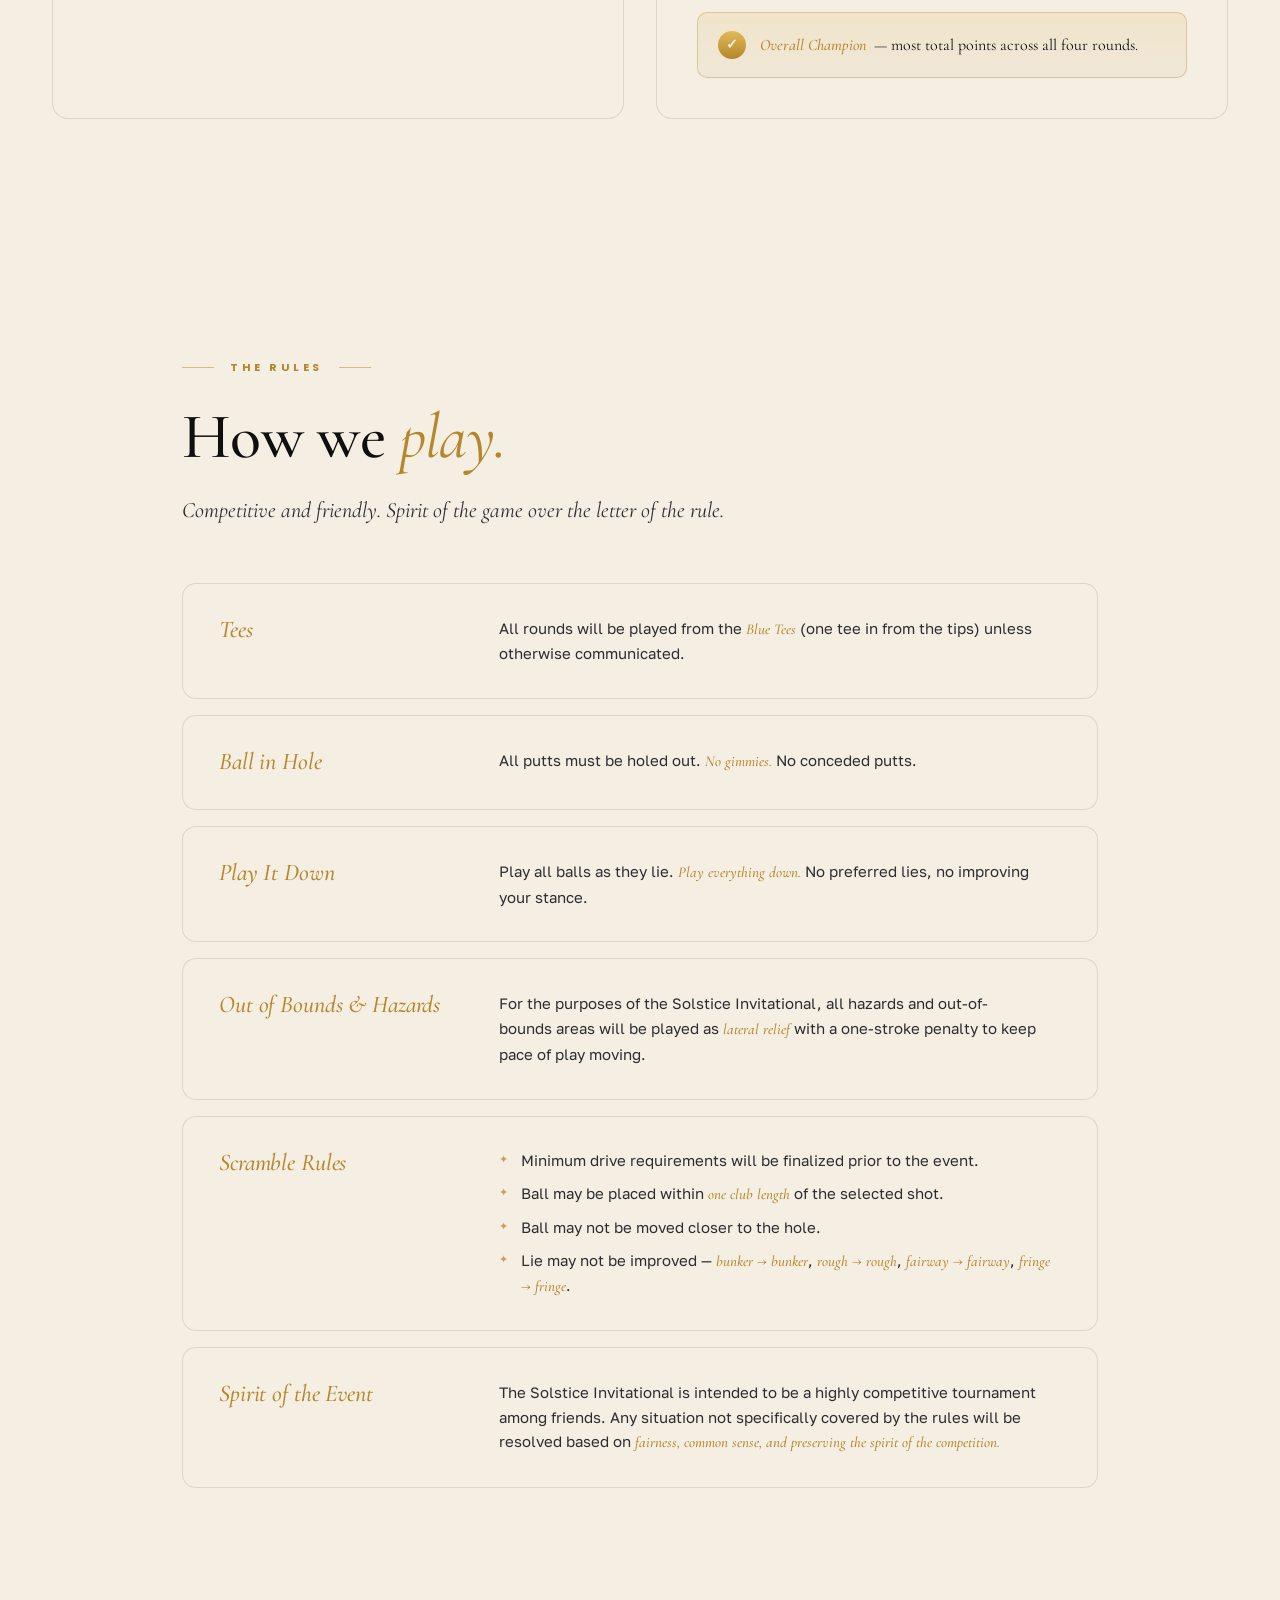
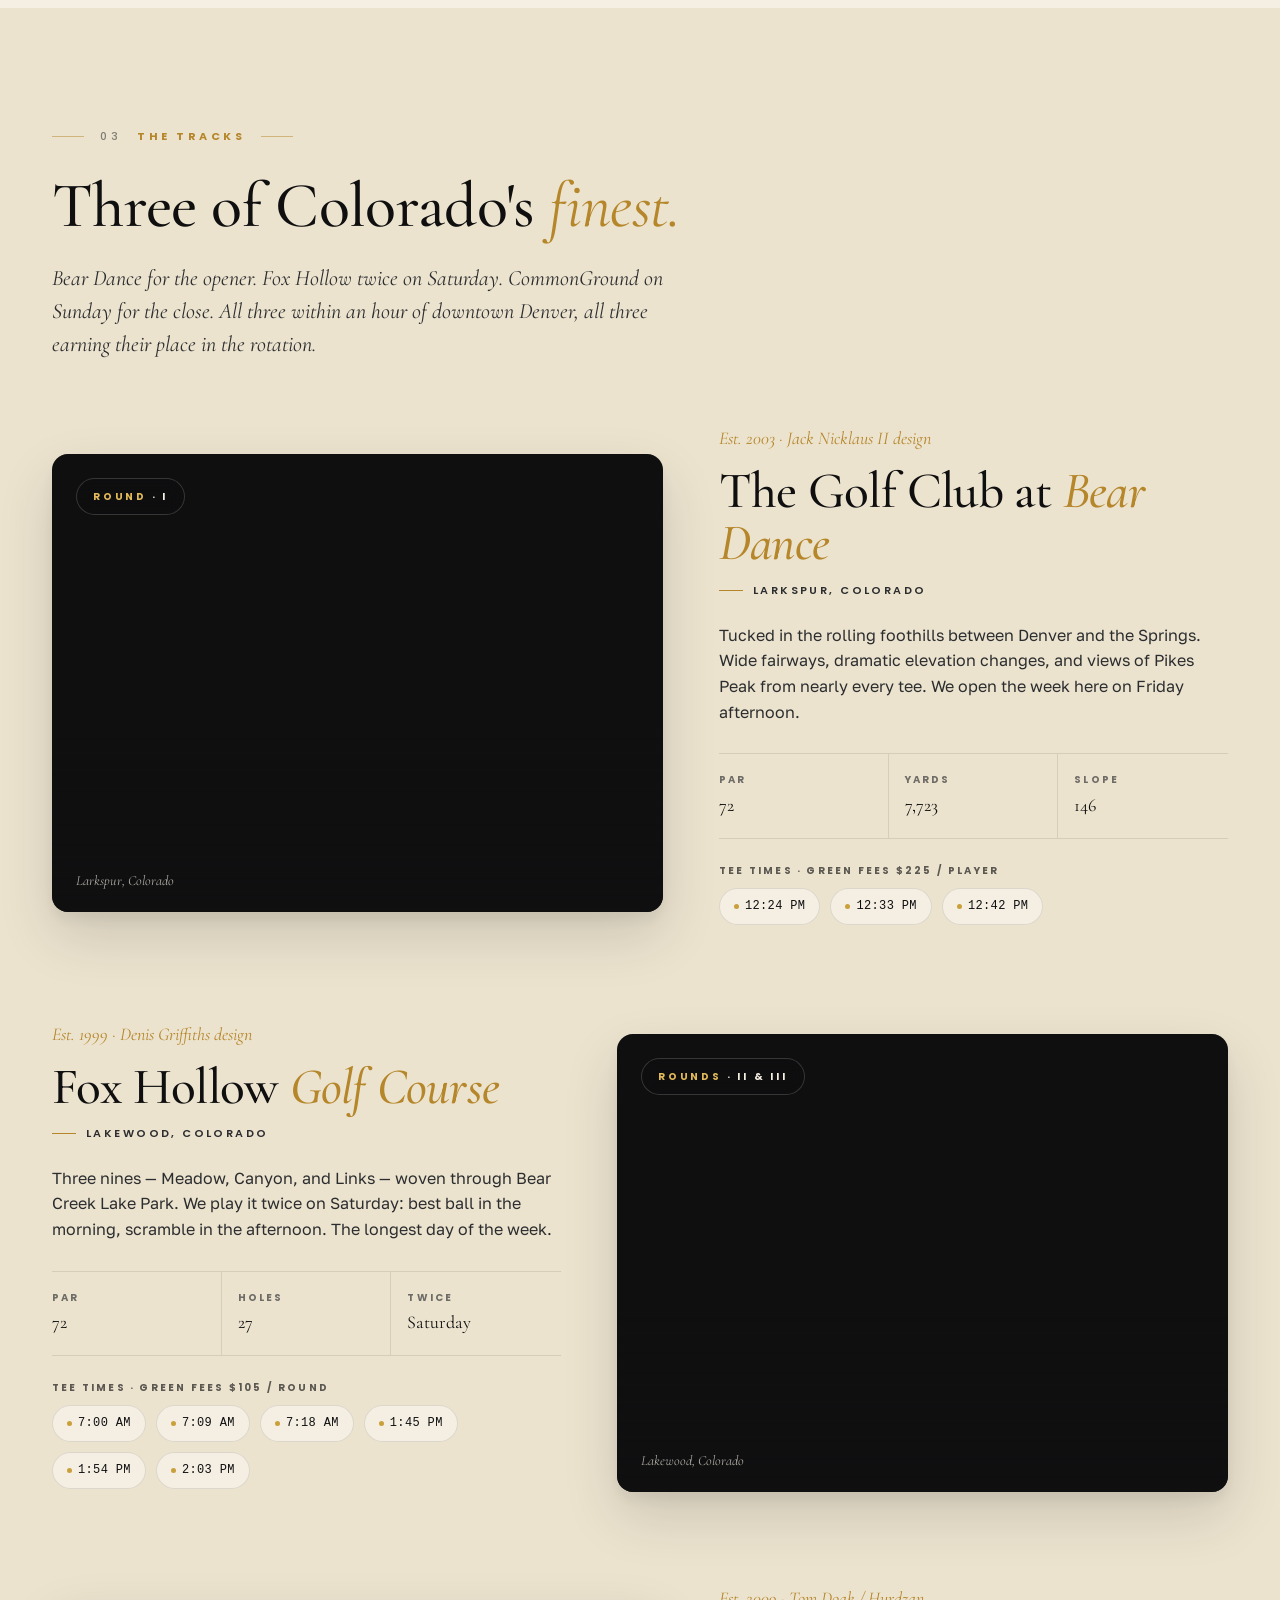
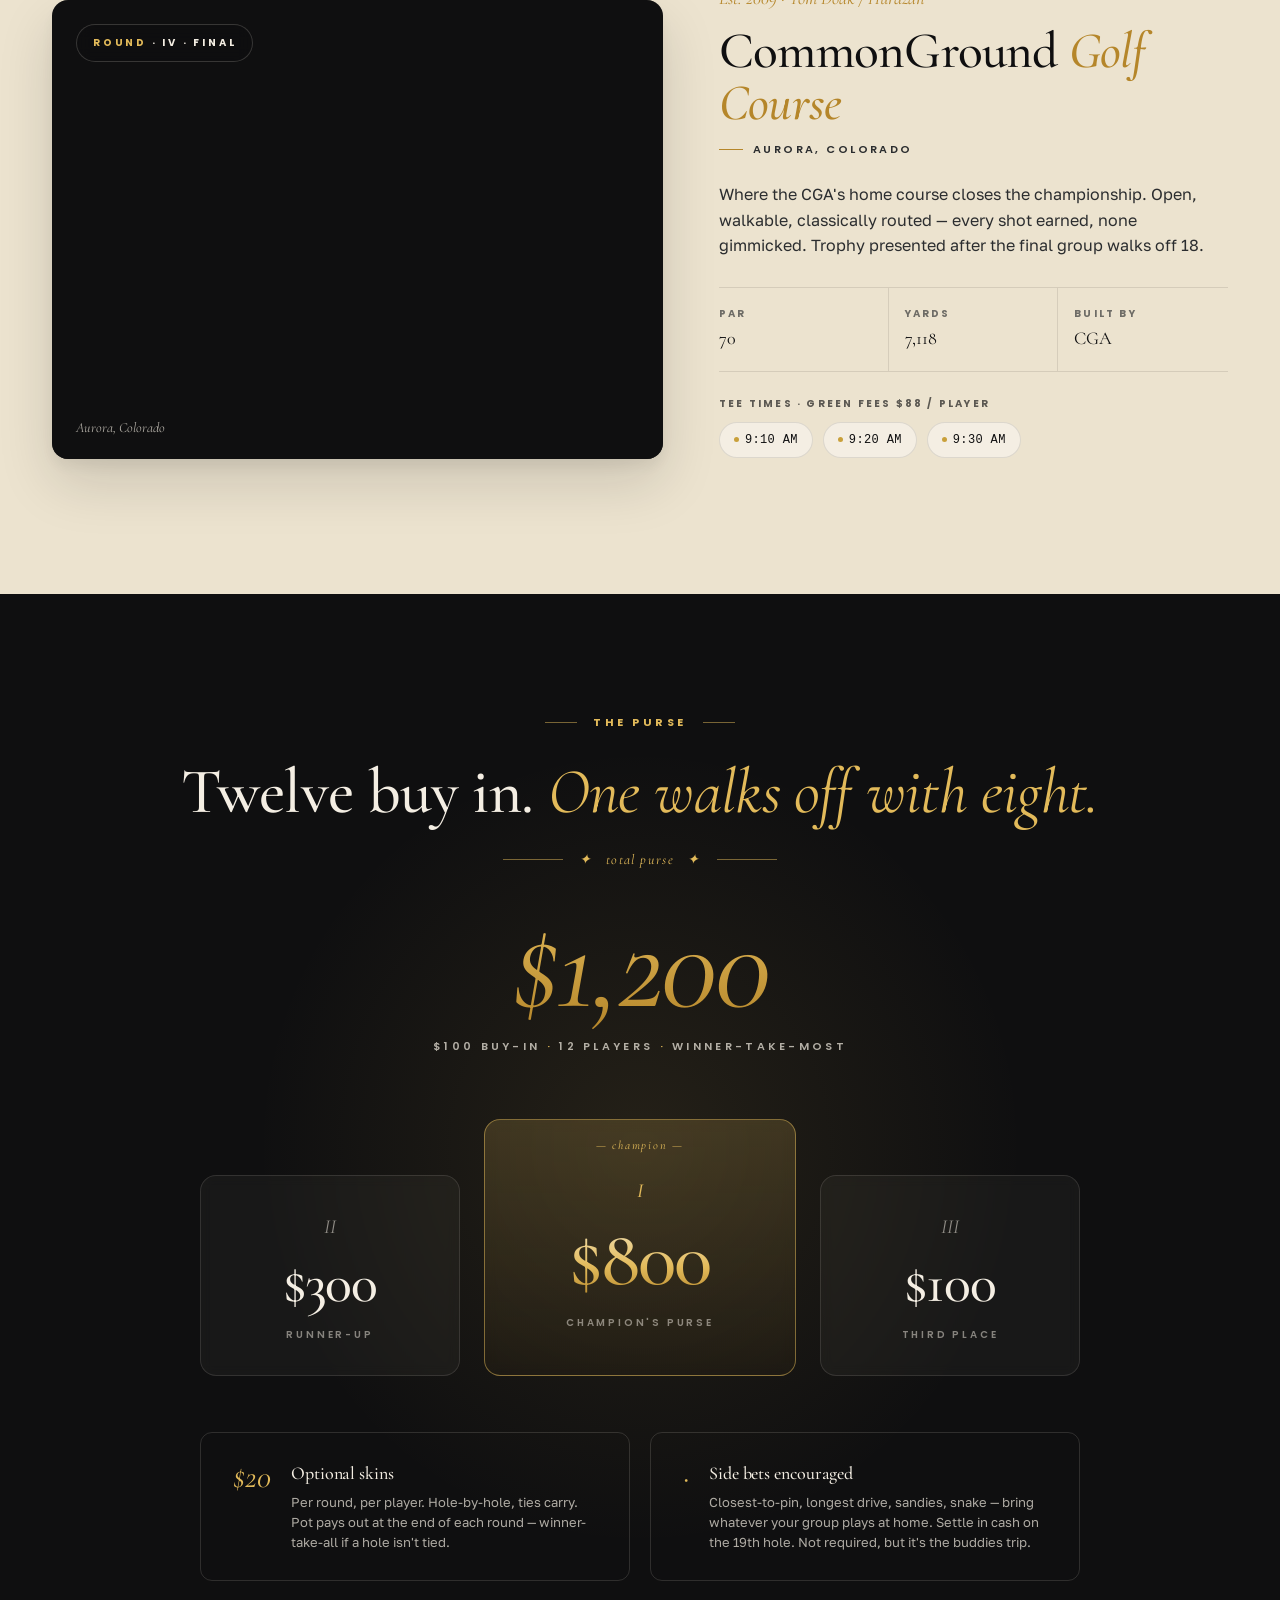
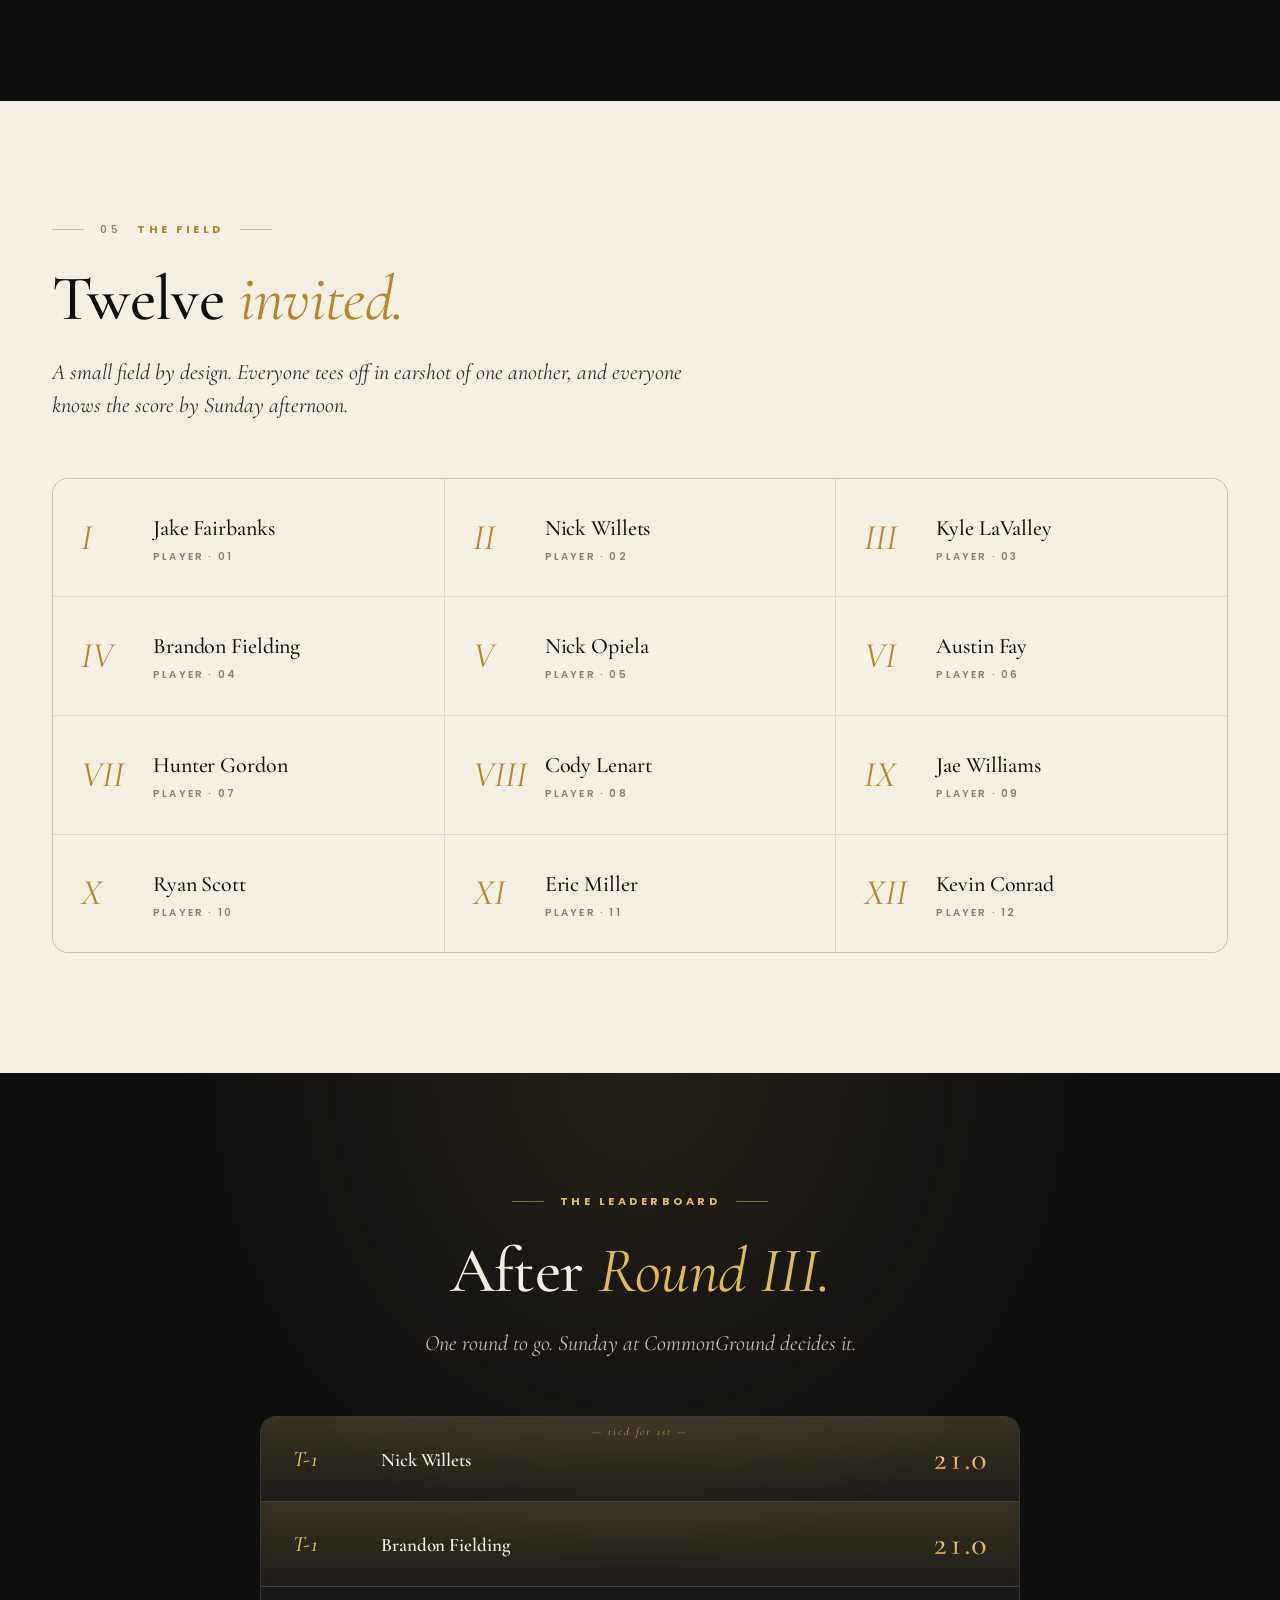
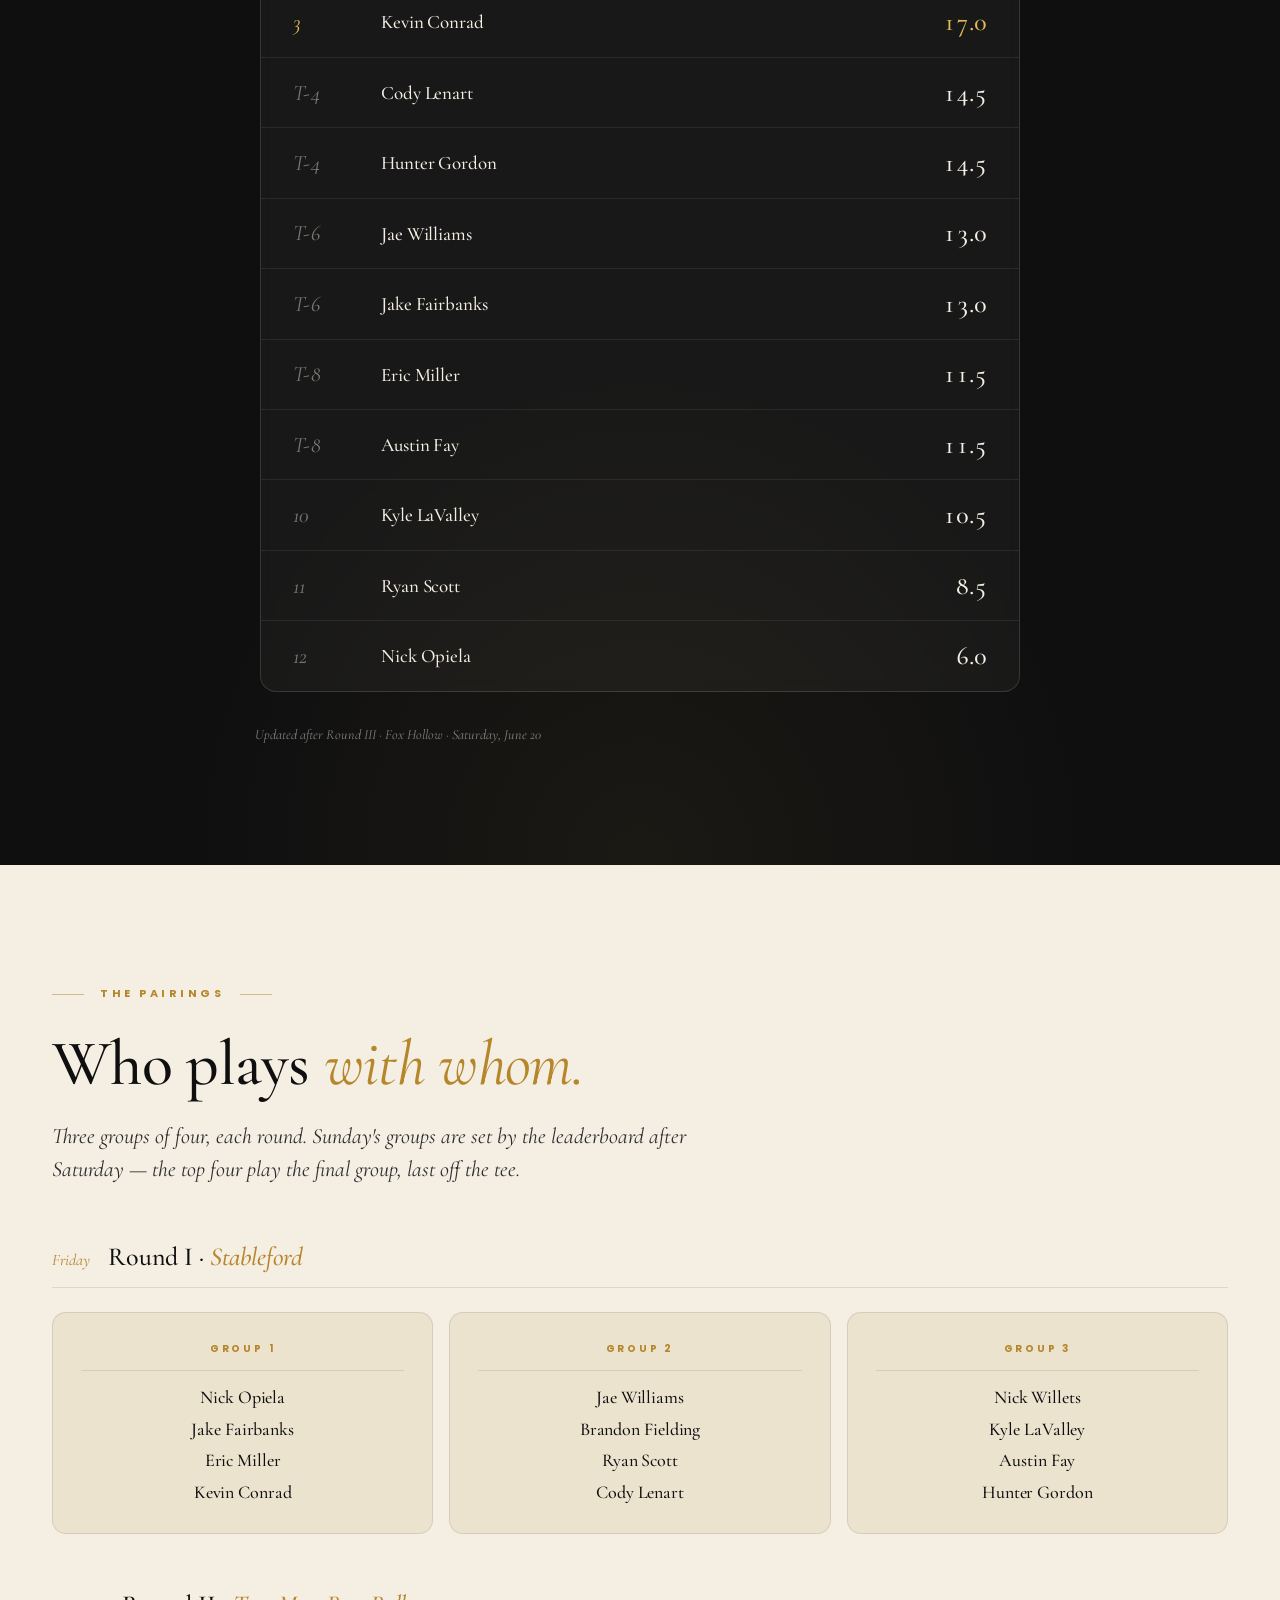
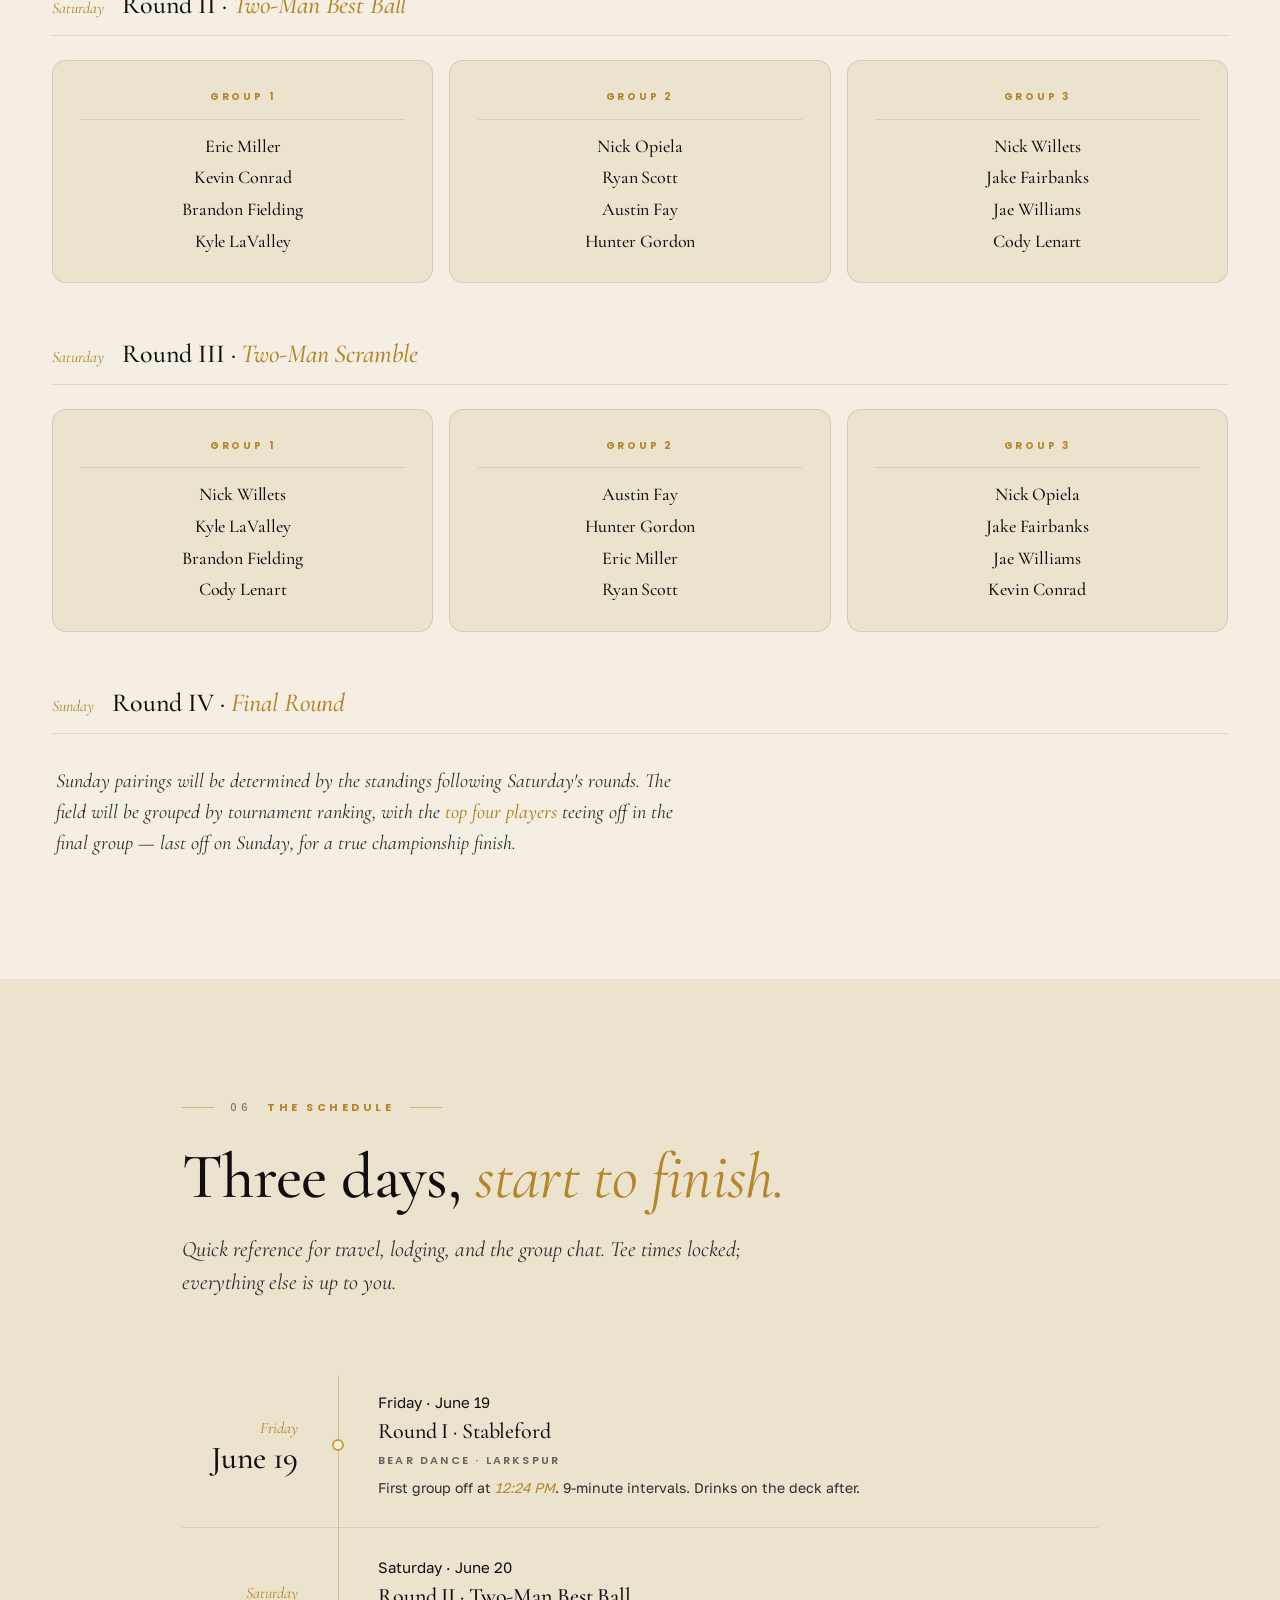
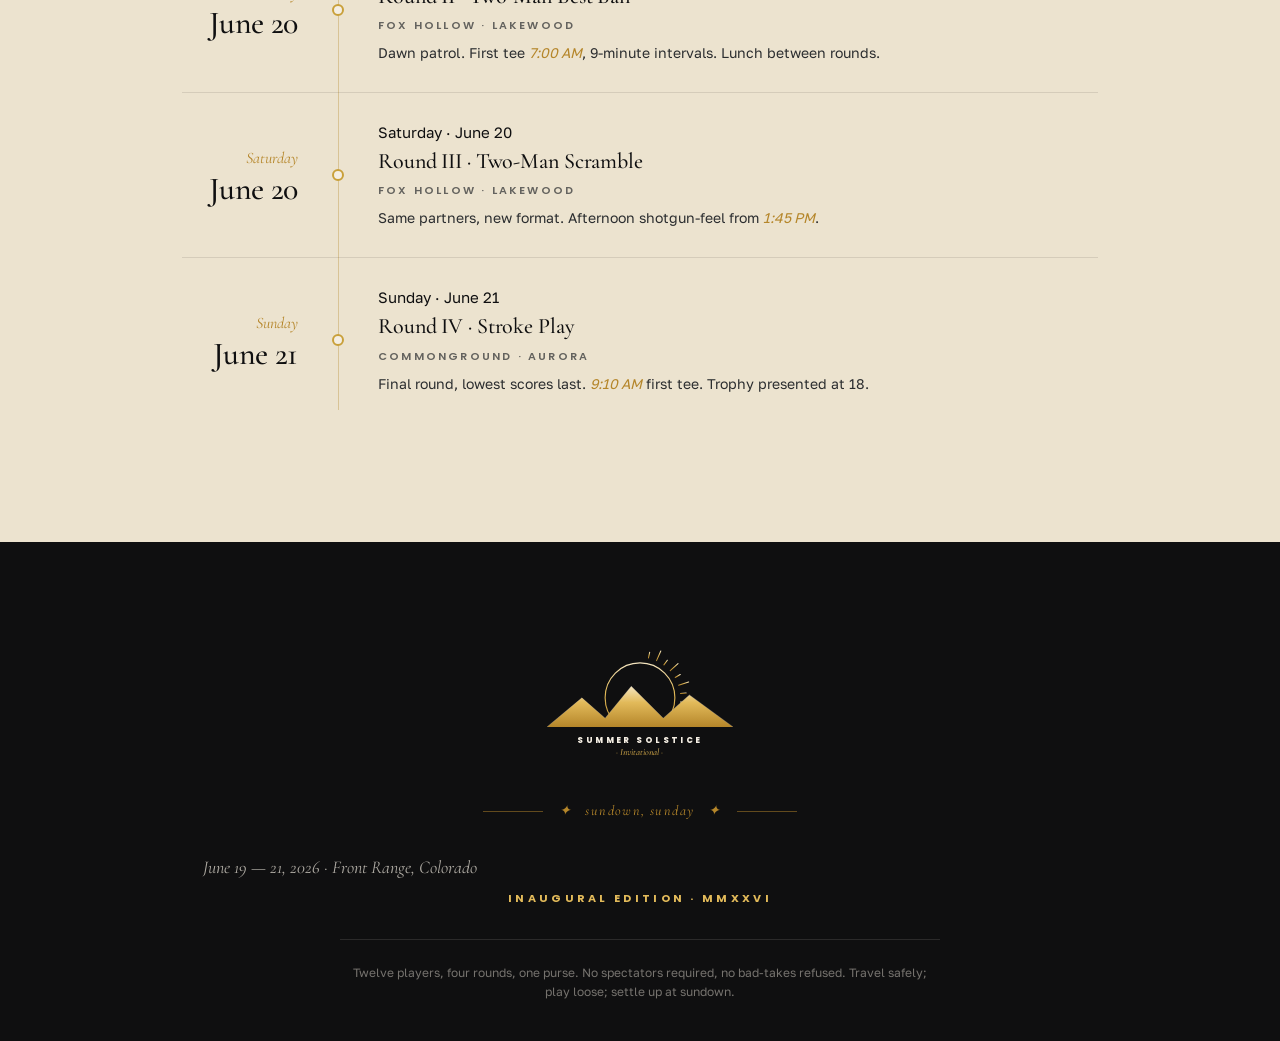
==== commit bd731d0a: "Switch leaderboard ranks to Arabic numerals" ====
--- a/index.html
+++ b/index.html
@@ -567,62 +567,62 @@
 
       <div class="leaderboard-table reveal">
         <div class="lb-row first co-first">
-          <div class="lb-rank">T·I</div>
+          <div class="lb-rank">T-1</div>
           <div class="lb-name">Nick Willets</div>
           <div class="lb-pts">21.0</div>
         </div>
         <div class="lb-row first co-first">
-          <div class="lb-rank">T·I</div>
+          <div class="lb-rank">T-1</div>
           <div class="lb-name">Brandon Fielding</div>
           <div class="lb-pts">21.0</div>
         </div>
         <div class="lb-row top">
-          <div class="lb-rank">III</div>
+          <div class="lb-rank">3</div>
           <div class="lb-name">Kevin Conrad</div>
           <div class="lb-pts">17.0</div>
         </div>
         <div class="lb-row tied">
-          <div class="lb-rank">T·IV</div>
+          <div class="lb-rank">T-4</div>
           <div class="lb-name">Cody Lenart</div>
           <div class="lb-pts">14.5</div>
         </div>
         <div class="lb-row tied">
-          <div class="lb-rank">T·IV</div>
+          <div class="lb-rank">T-4</div>
           <div class="lb-name">Hunter Gordon</div>
           <div class="lb-pts">14.5</div>
         </div>
         <div class="lb-row tied">
-          <div class="lb-rank">T·VI</div>
+          <div class="lb-rank">T-6</div>
           <div class="lb-name">Jae Williams</div>
           <div class="lb-pts">13.0</div>
         </div>
         <div class="lb-row tied">
-          <div class="lb-rank">T·VI</div>
+          <div class="lb-rank">T-6</div>
           <div class="lb-name">Jake Fairbanks</div>
           <div class="lb-pts">13.0</div>
         </div>
         <div class="lb-row tied">
-          <div class="lb-rank">T·VIII</div>
+          <div class="lb-rank">T-8</div>
           <div class="lb-name">Eric Miller</div>
           <div class="lb-pts">11.5</div>
         </div>
         <div class="lb-row tied">
-          <div class="lb-rank">T·VIII</div>
+          <div class="lb-rank">T-8</div>
           <div class="lb-name">Austin Fay</div>
           <div class="lb-pts">11.5</div>
         </div>
         <div class="lb-row">
-          <div class="lb-rank">X</div>
+          <div class="lb-rank">10</div>
           <div class="lb-name">Kyle LaValley</div>
           <div class="lb-pts">10.5</div>
         </div>
         <div class="lb-row">
-          <div class="lb-rank">XI</div>
+          <div class="lb-rank">11</div>
           <div class="lb-name">Ryan Scott</div>
           <div class="lb-pts">8.5</div>
         </div>
         <div class="lb-row">
-          <div class="lb-rank">XII</div>
+          <div class="lb-rank">12</div>
           <div class="lb-name">Nick Opiela</div>
           <div class="lb-pts">6.0</div>
         </div>
--- a/styles/site.css
+++ b/styles/site.css
@@ -1689,9 +1689,9 @@
   letter-spacing: .18em;
   opacity: .7;
 }
-/* Co-leaders (tied for I): show eyebrow only on the first of the pair */
+/* Co-leaders (tied for 1st): show eyebrow only on the first of the pair */
 .lb-row.co-first + .lb-row.co-first::before { content: none; }
-.lb-row.co-first::before { content: "— tied for I —"; }
+.lb-row.co-first::before { content: "— tied for 1st —"; }
 .lb-row.first .lb-rank { color: var(--gold-bright); font-weight: 500; }
 .lb-row.first .lb-name { font-weight: 600; }
 .lb-row.first .lb-pts {
@@ -1701,8 +1701,6 @@
   color: transparent;
   font-size: 32px;
 }
-
-.lb-row.tied .lb-rank { font-size: 18px; }
 
 .lb-updated {
   text-align: center;
@@ -1744,7 +1742,6 @@
   .lb-row.first .lb-name { font-size: 24px; }
   .lb-row.first .lb-pts { font-size: 46px; }
   .lb-row.first::before { font-size: 10px; top: 10px; }
-  .lb-row.tied .lb-rank { font-size: 20px; }
   .lb-updated { font-size: 13px; margin-top: 24px; padding: 0 16px; }
 }
 
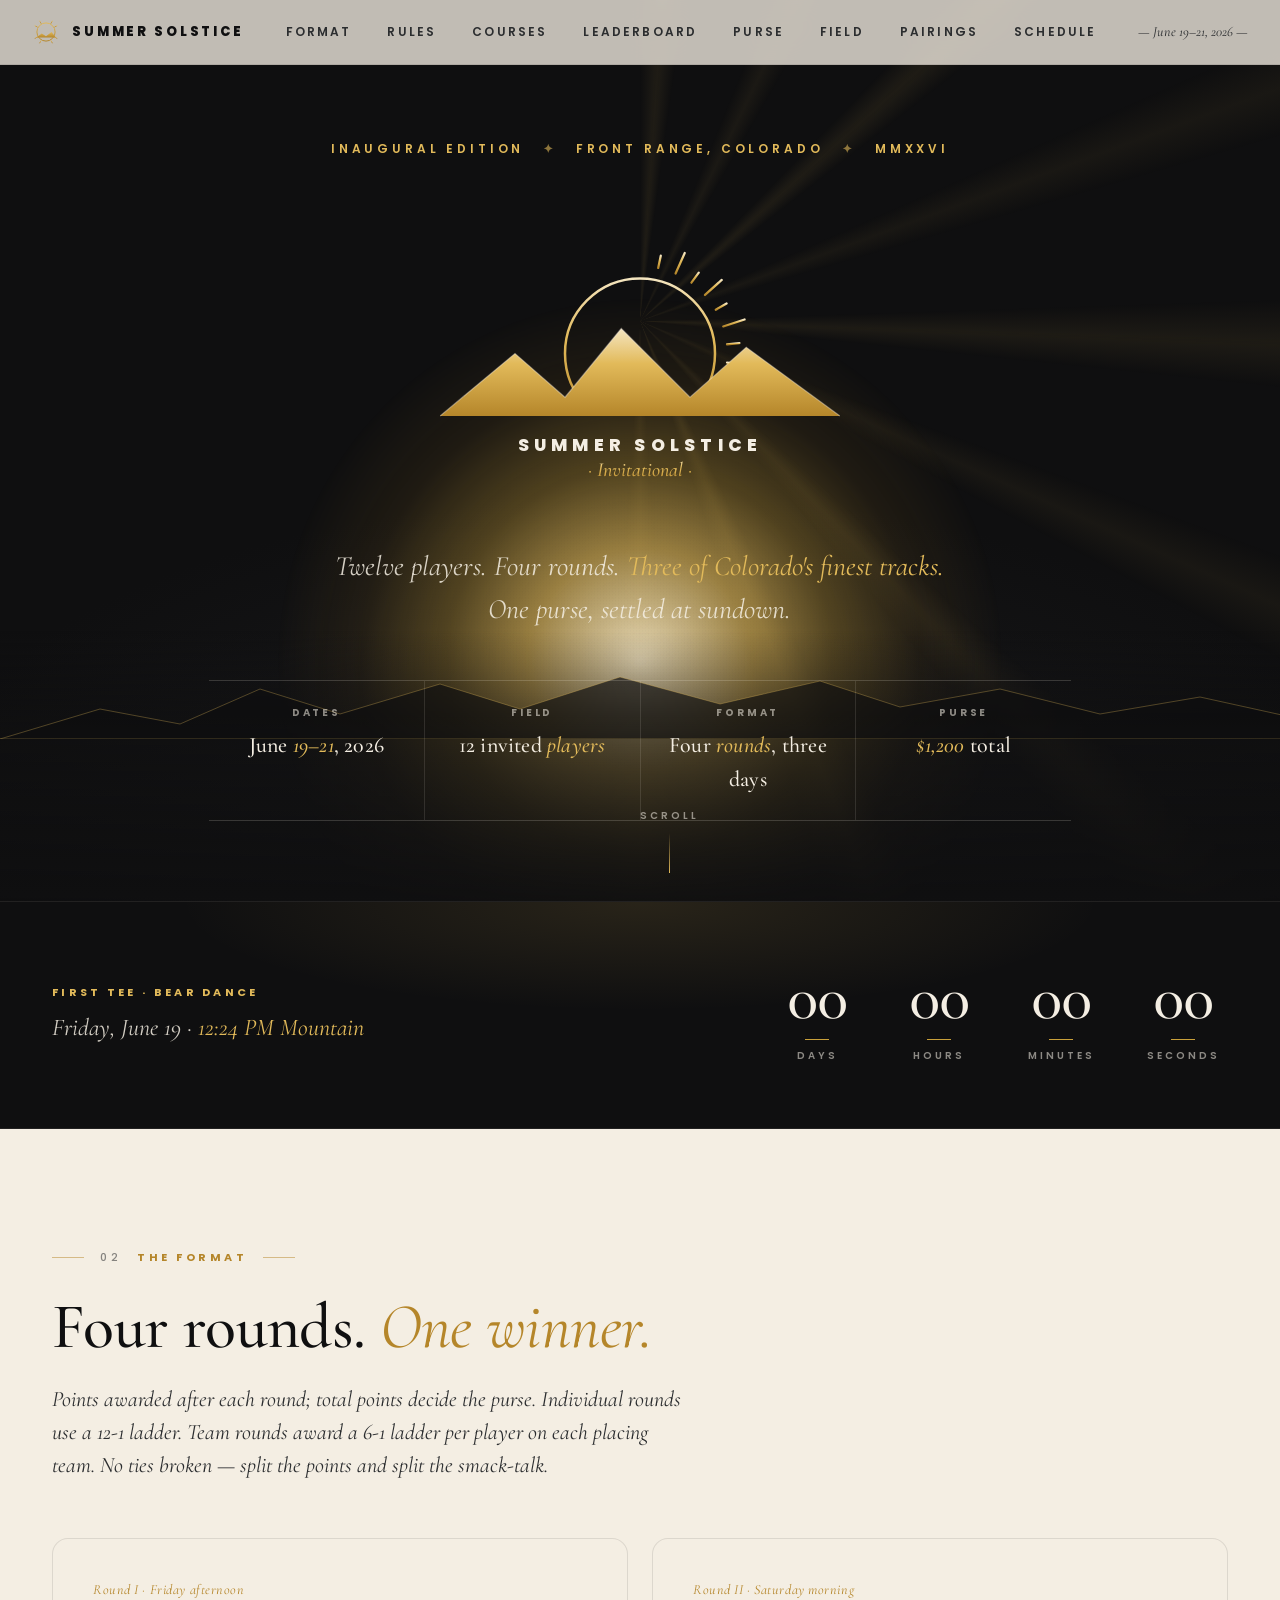
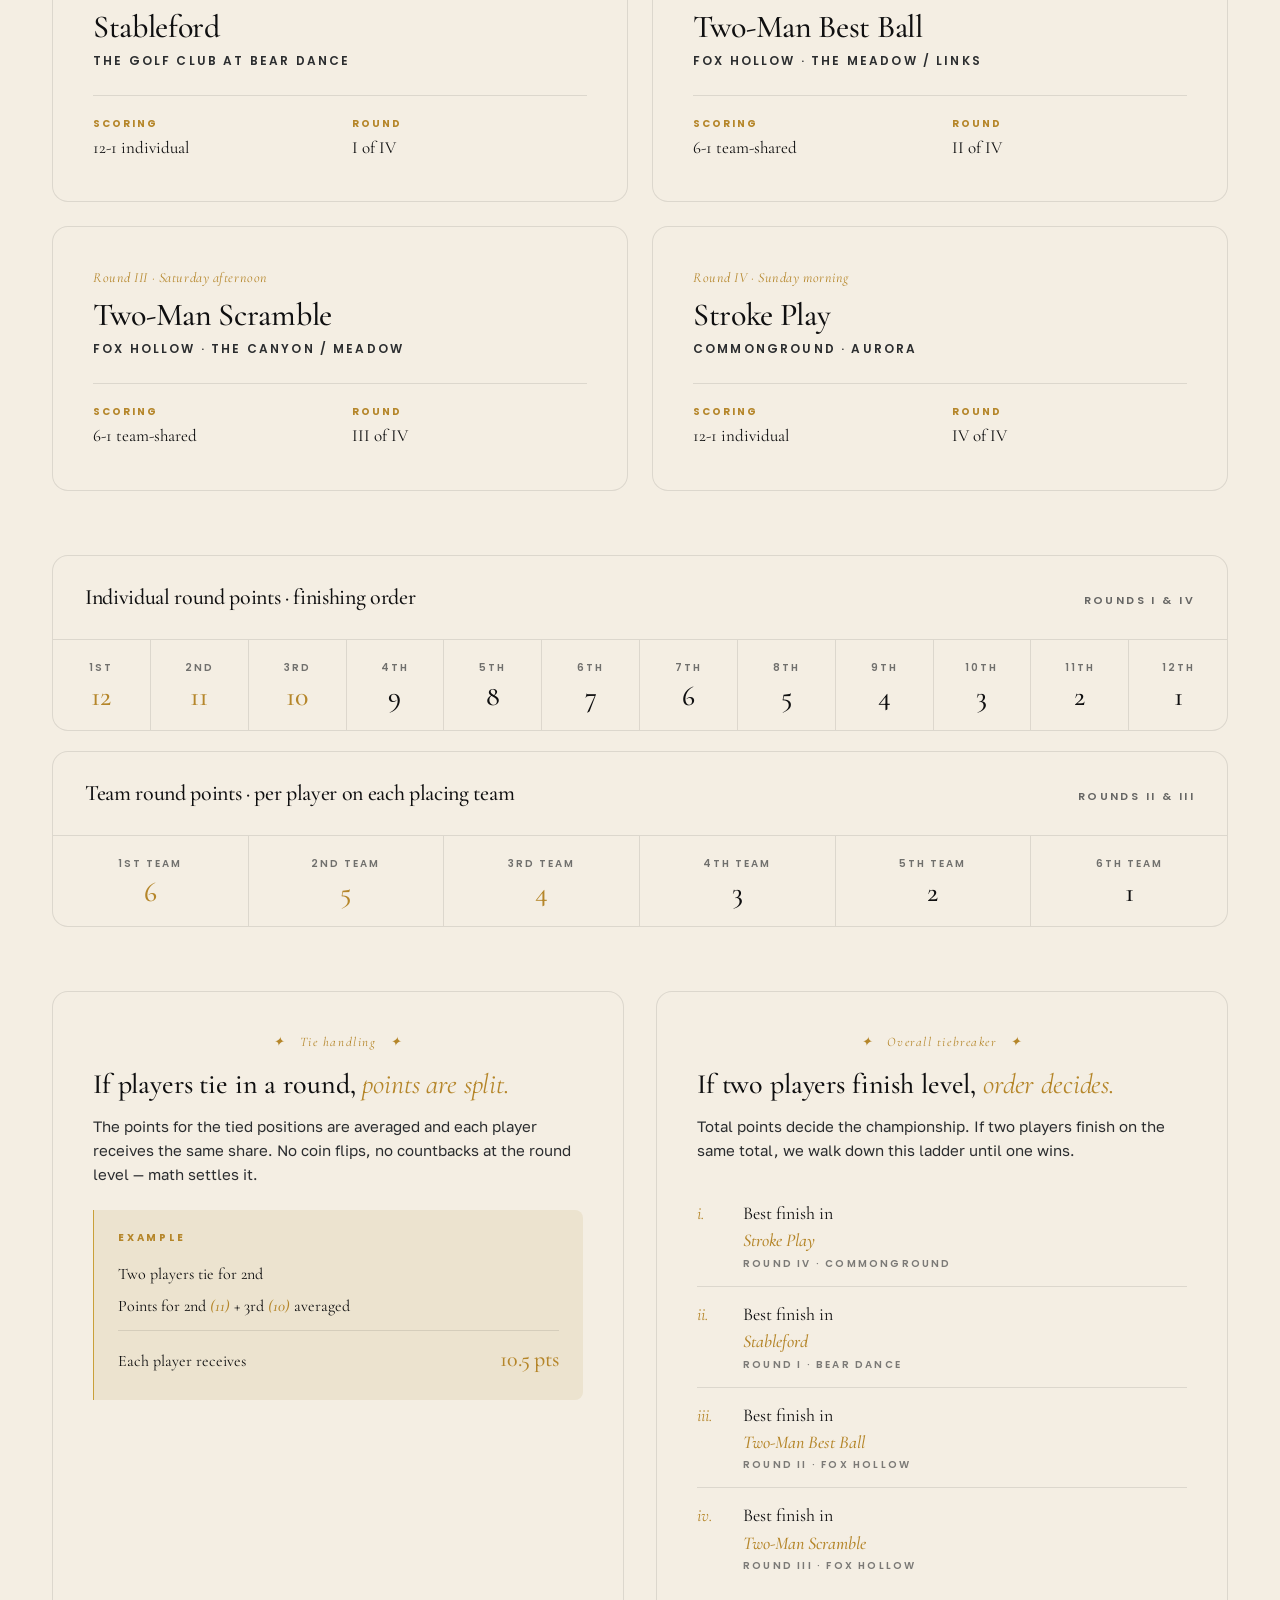
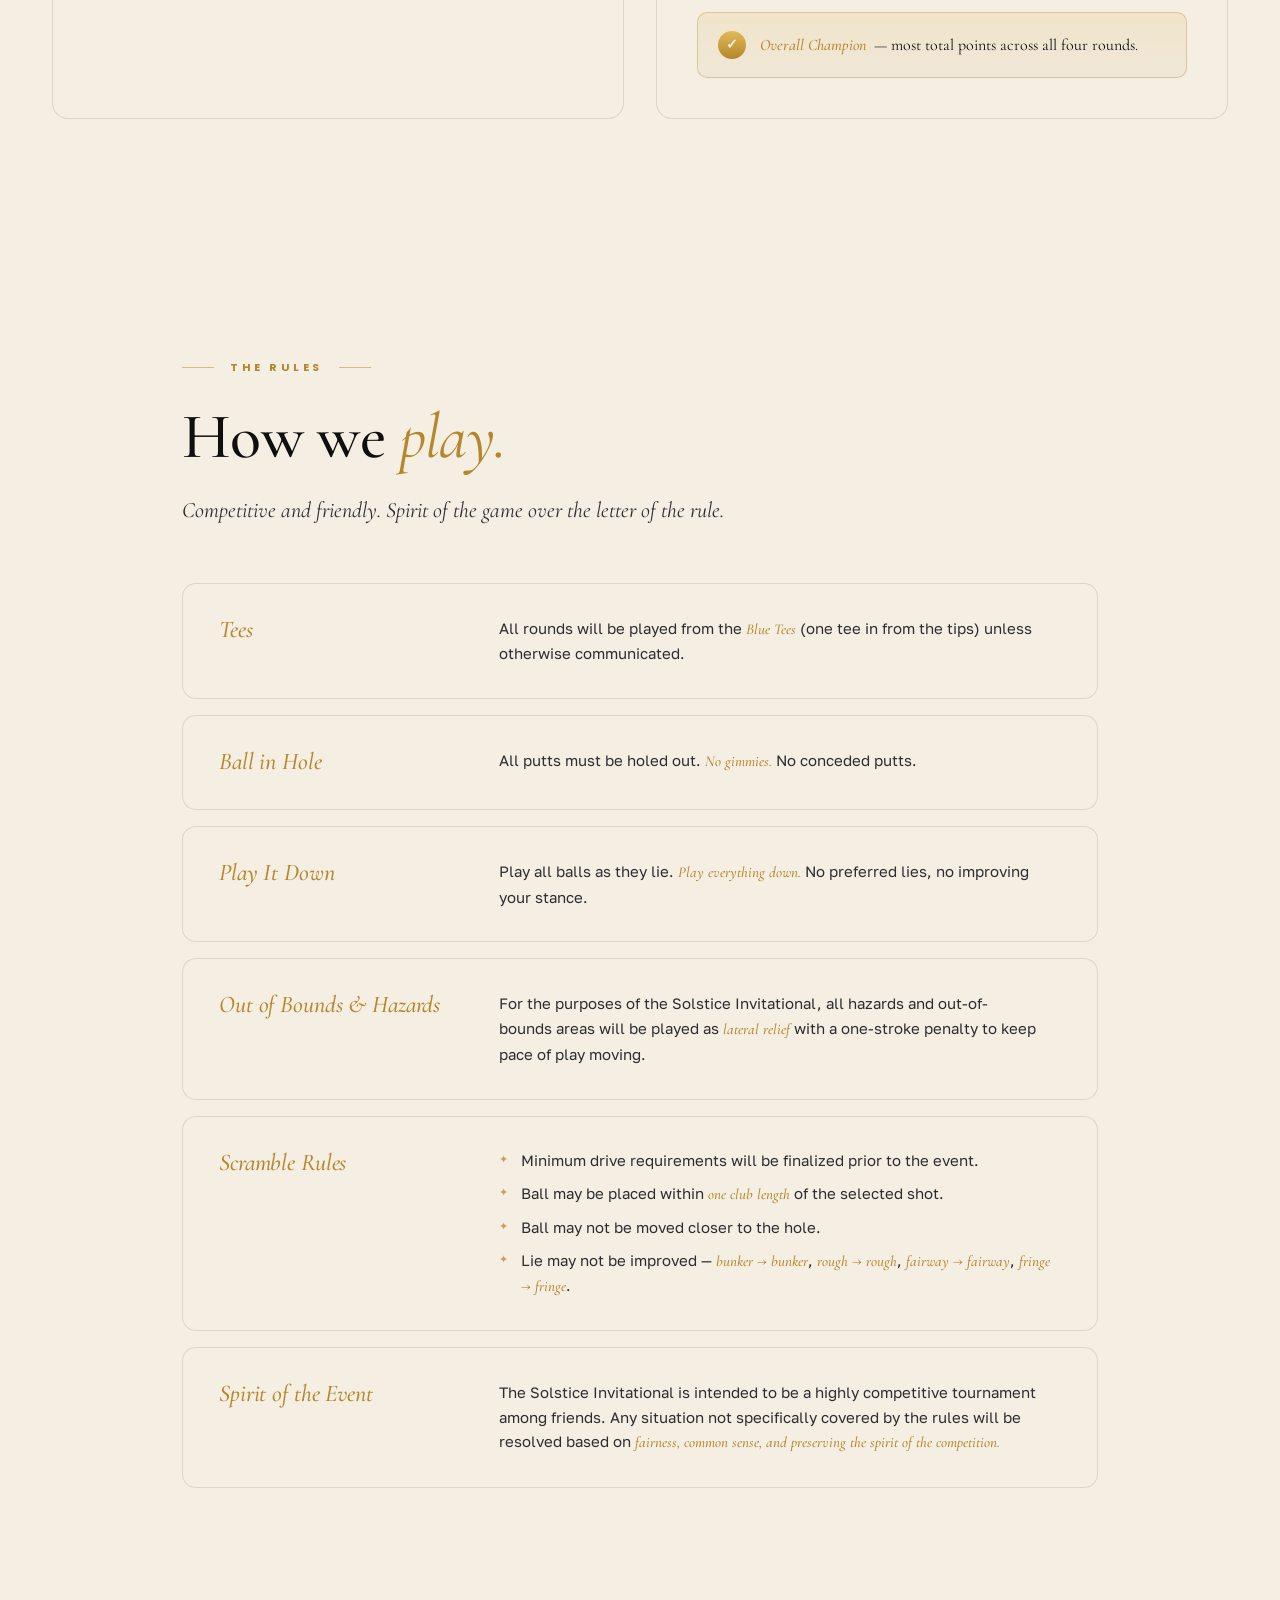
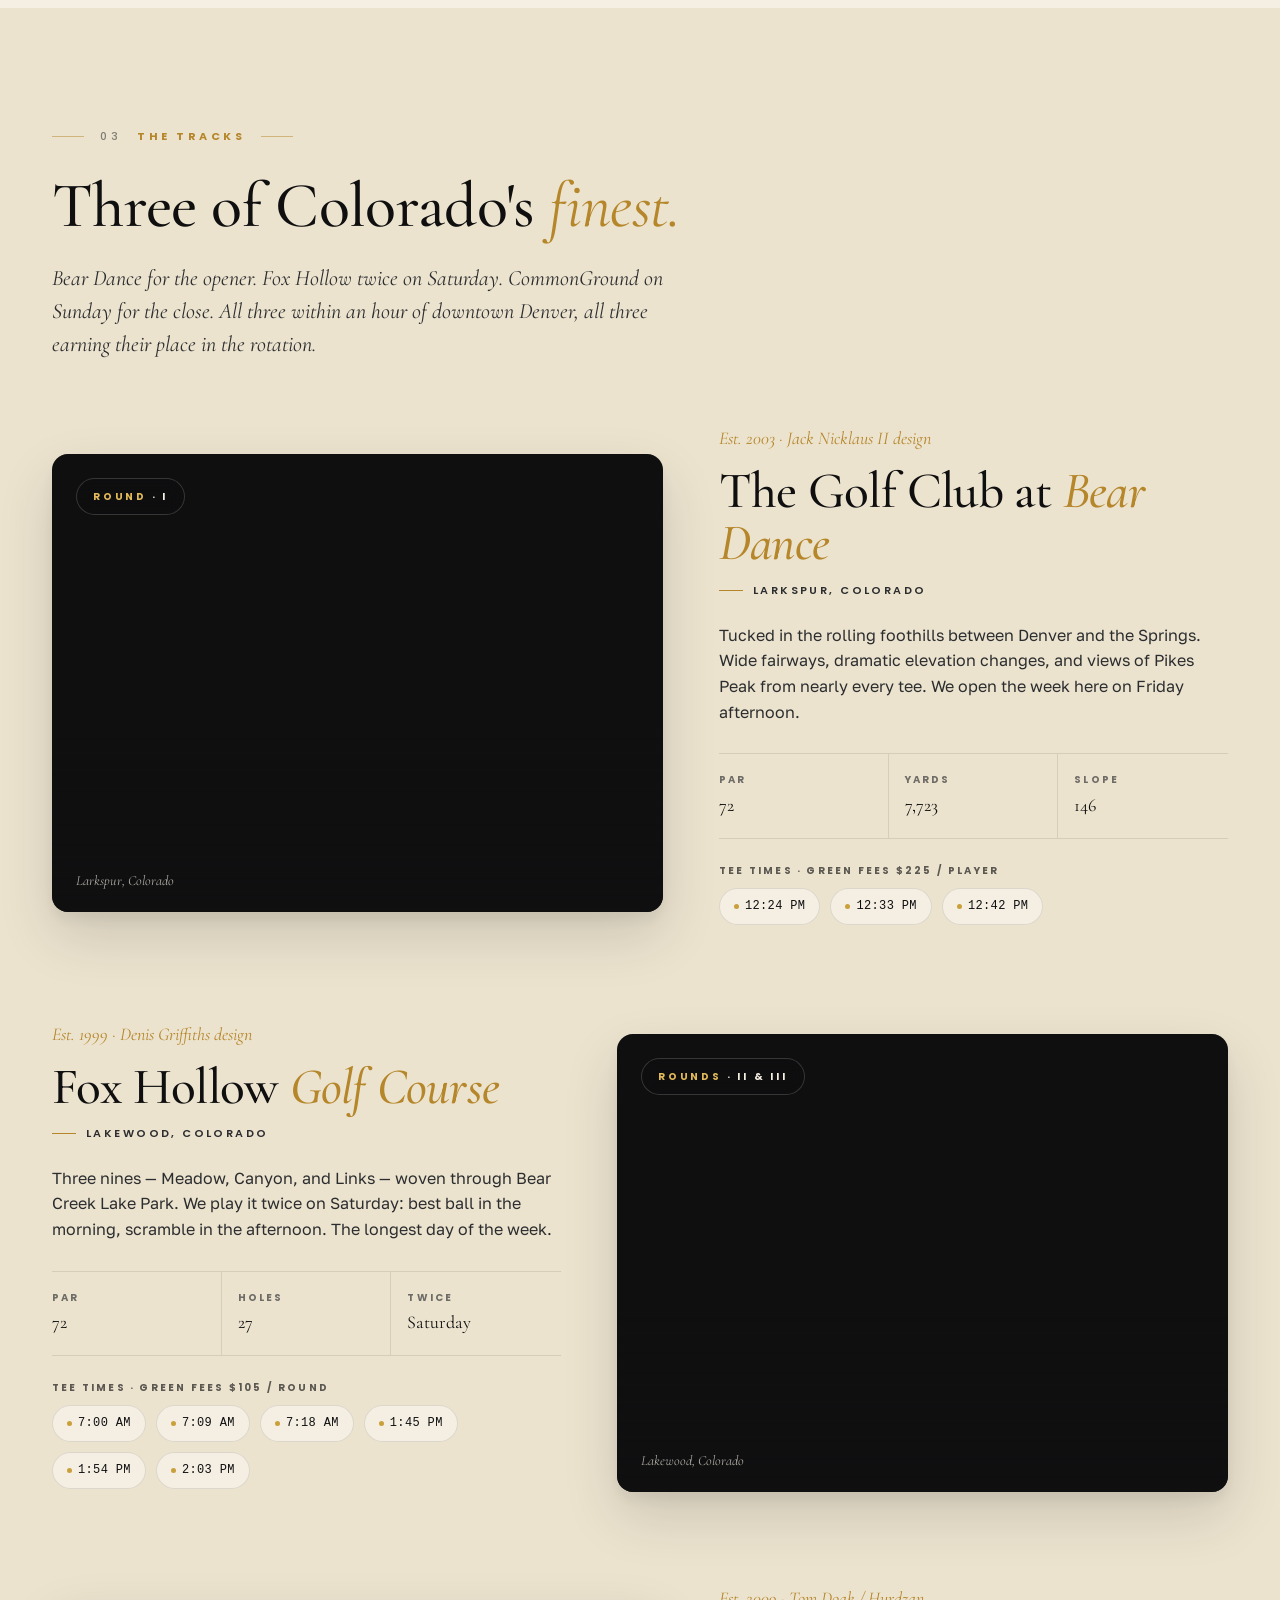
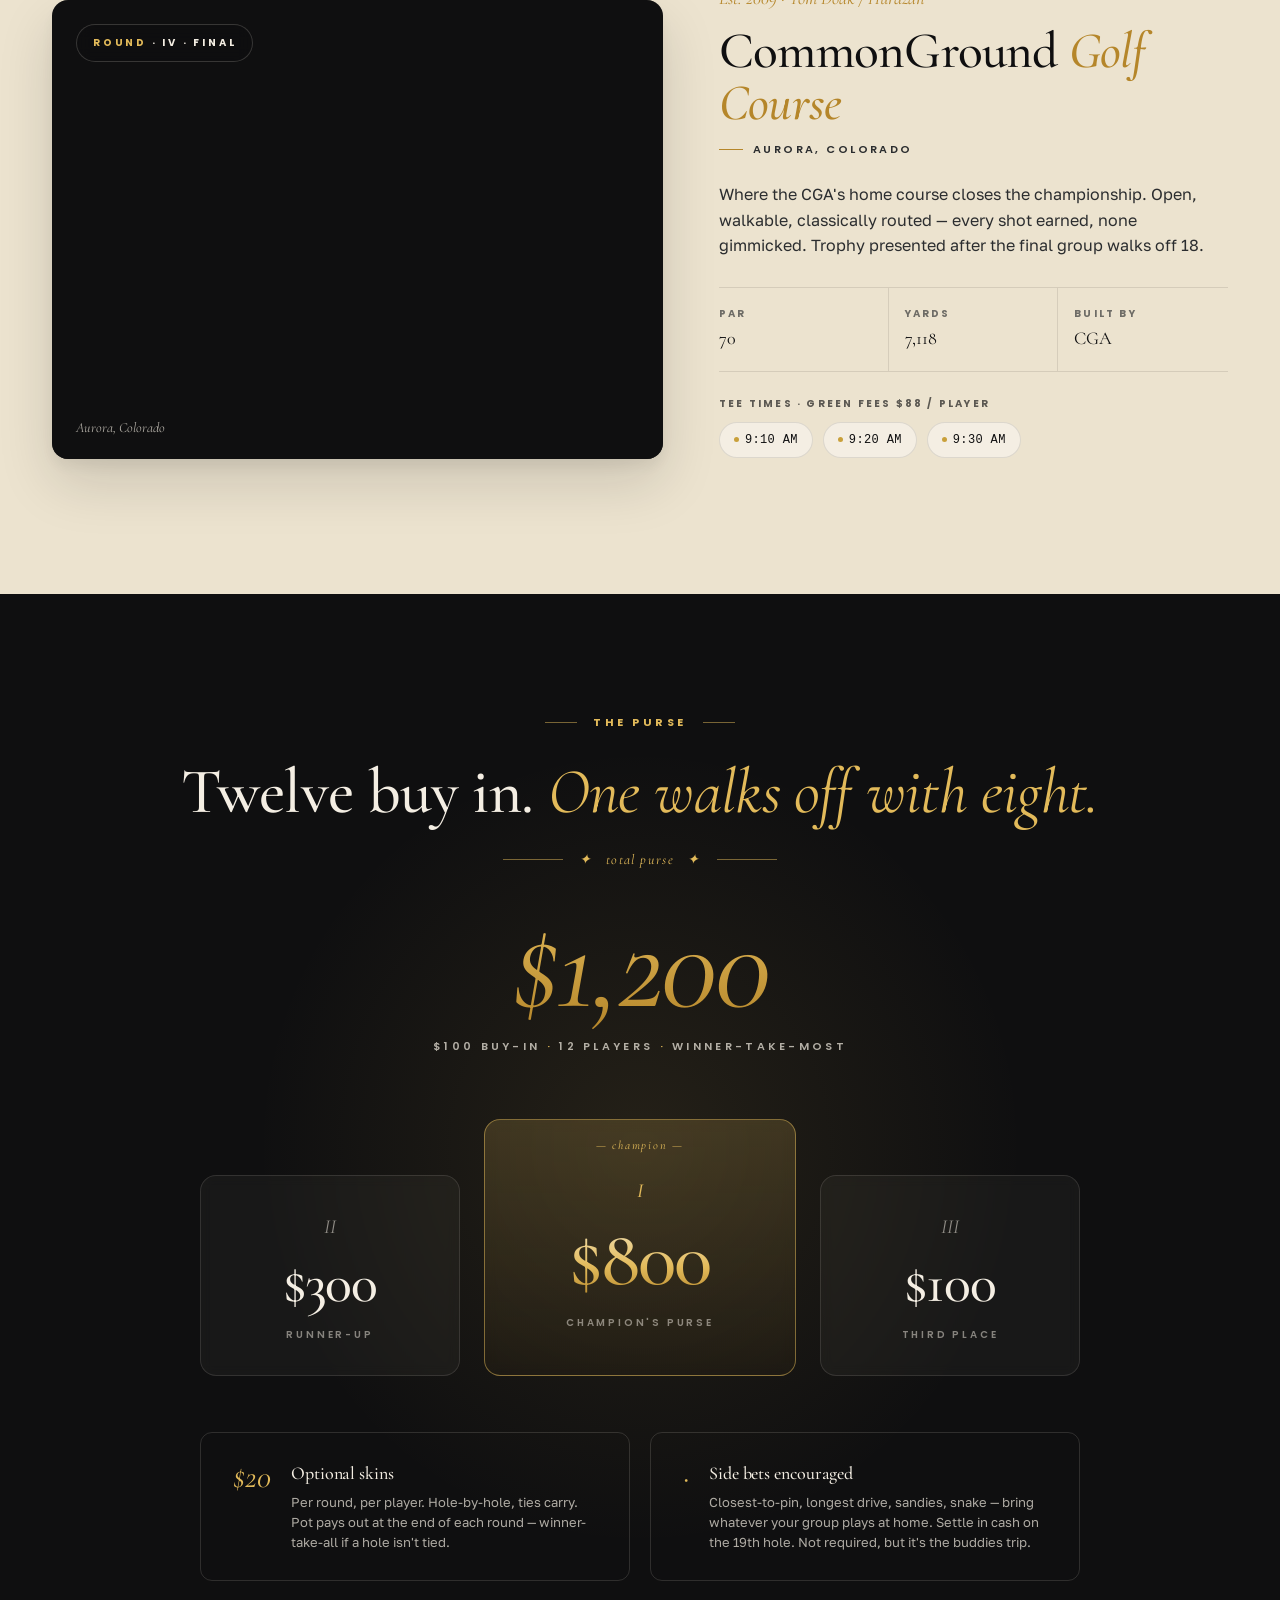
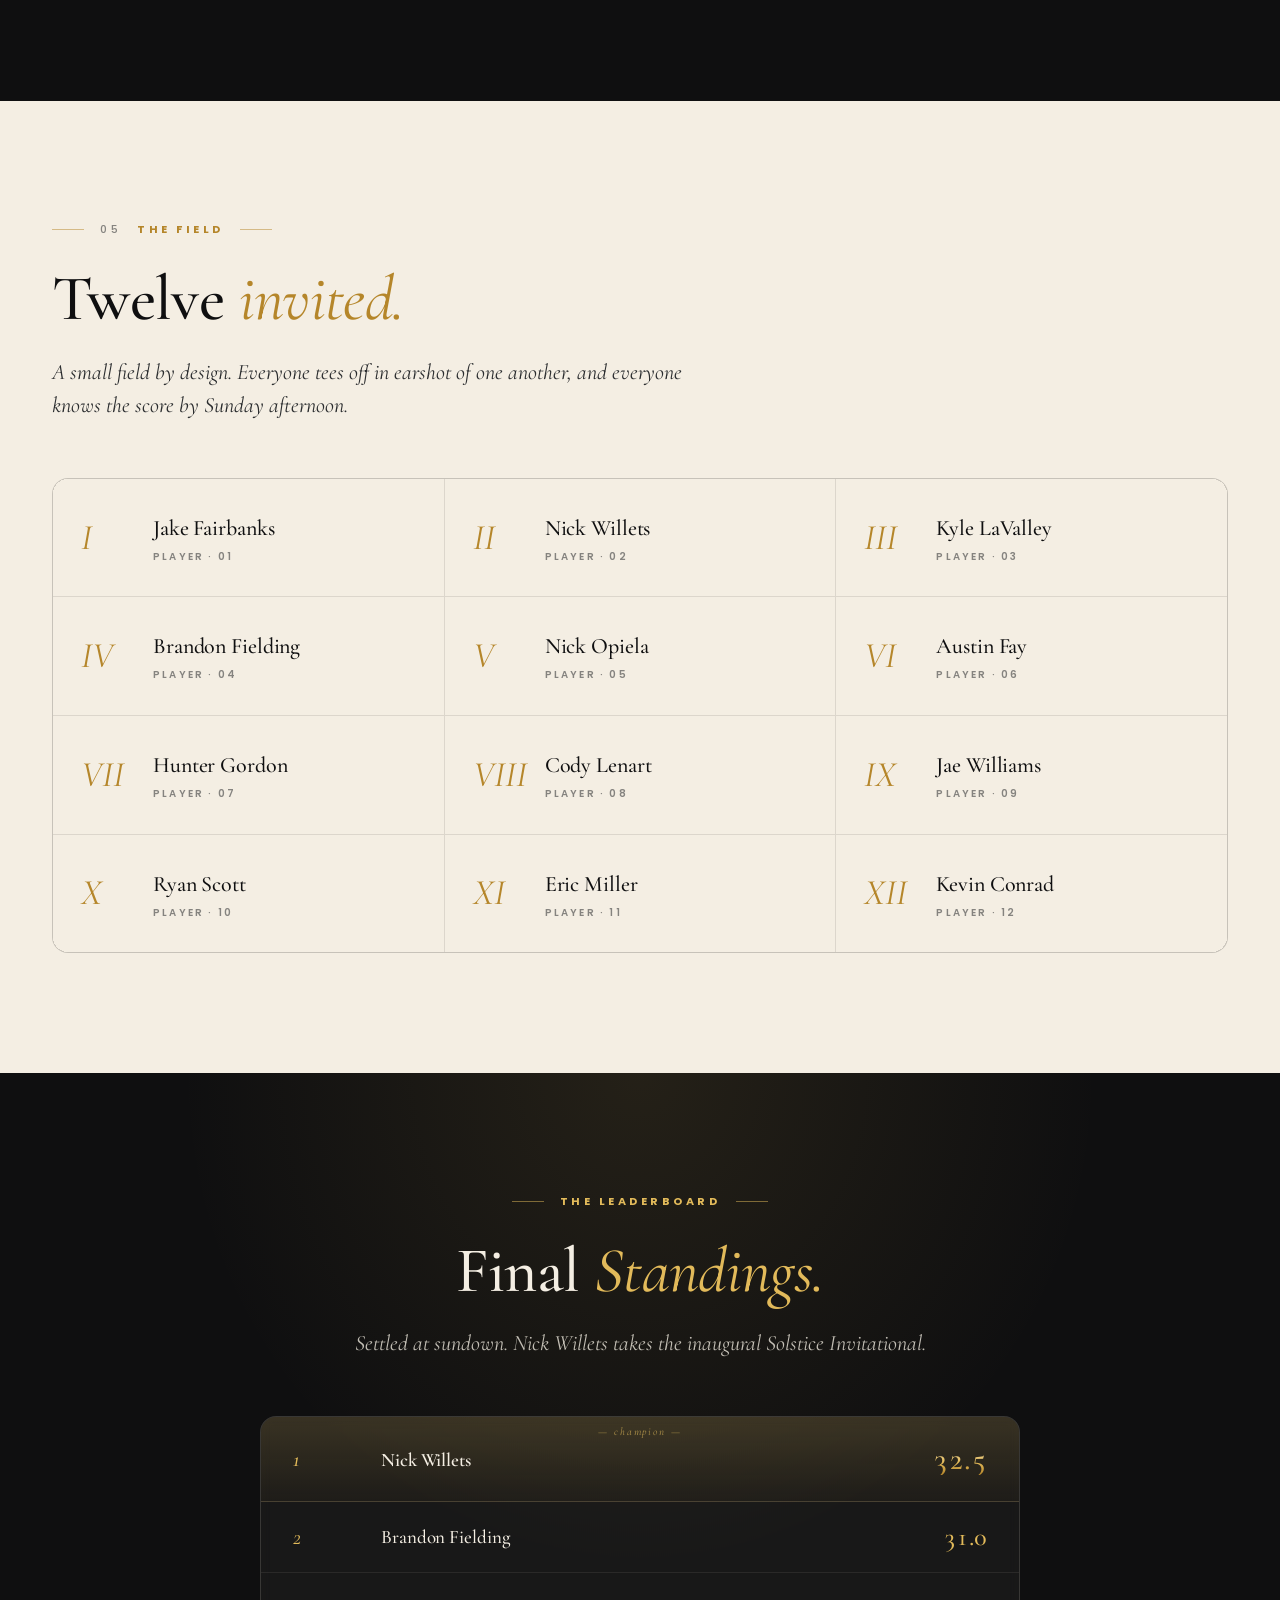
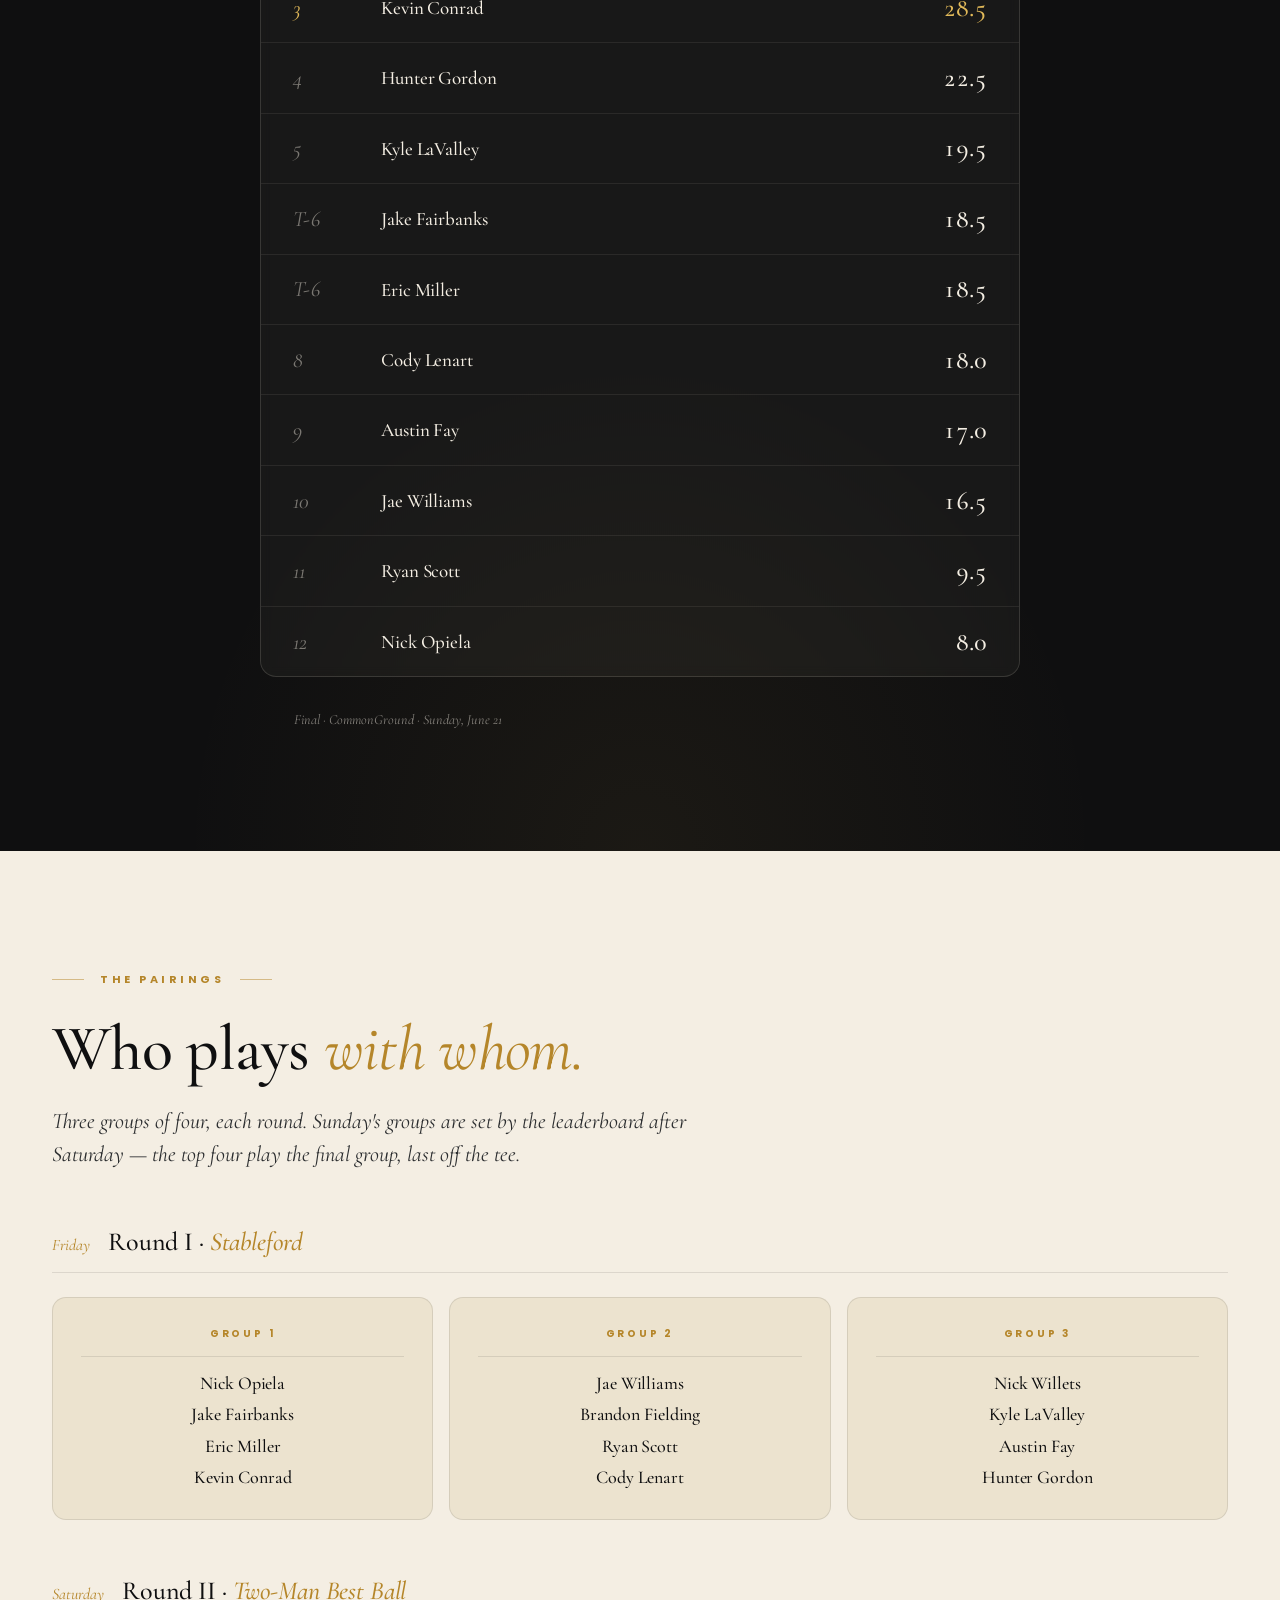
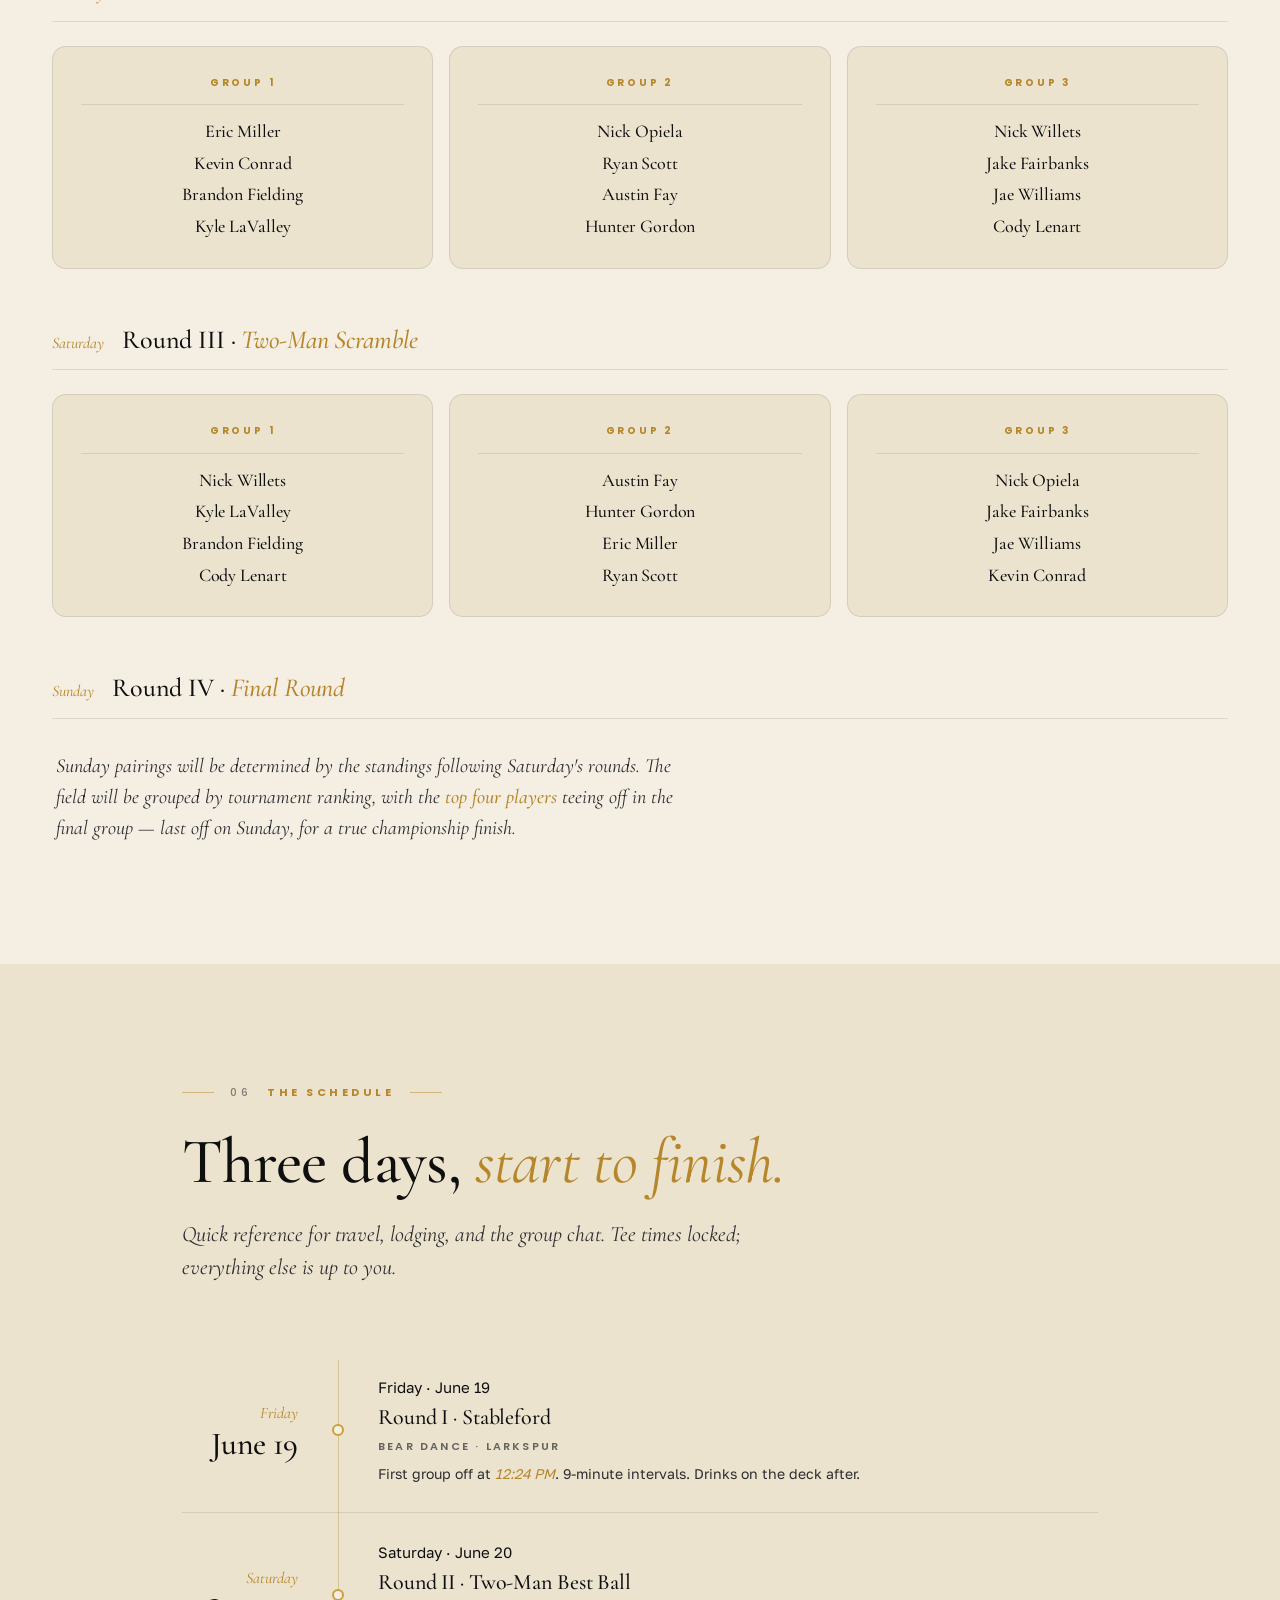
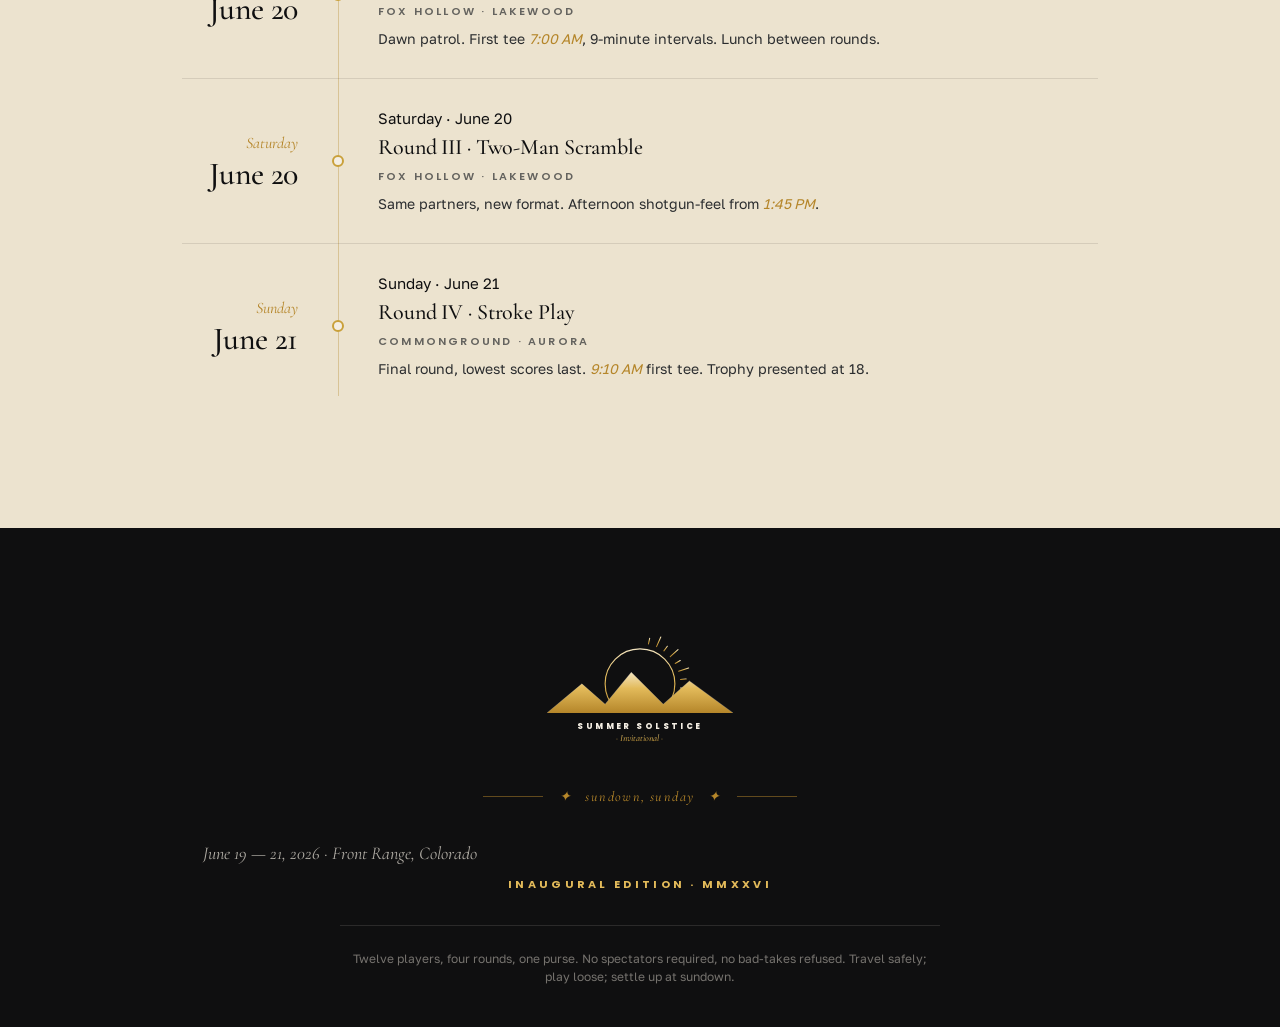
==== commit 27e7e9b4: "Final standings: Nick Willets wins inaugural Solstice Invitational Round IV at CommonGround settled " ====
--- a/index.html
+++ b/index.html
@@ -562,73 +562,73 @@
   <section class="band band-dark leaderboard-band" id="leaderboard">
     <div class="wrap-narrow">
       <div class="section-eyebrow center"><span>The Leaderboard</span></div>
-      <h2 class="section-title" style="text-align:center;">After <em>Round III.</em></h2>
-      <p class="section-lede" style="text-align:center;margin-left:auto;margin-right:auto;">One round to go. Sunday at CommonGround decides it.</p>
+      <h2 class="section-title" style="text-align:center;">Final <em>Standings.</em></h2>
+      <p class="section-lede" style="text-align:center;margin-left:auto;margin-right:auto;">Settled at sundown. <em>Nick Willets</em> takes the inaugural Solstice Invitational.</p>
 
       <div class="leaderboard-table reveal">
-        <div class="lb-row first co-first">
-          <div class="lb-rank">T-1</div>
+        <div class="lb-row first">
+          <div class="lb-rank">1</div>
           <div class="lb-name">Nick Willets</div>
-          <div class="lb-pts">21.0</div>
-        </div>
-        <div class="lb-row first co-first">
-          <div class="lb-rank">T-1</div>
+          <div class="lb-pts">32.5</div>
+        </div>
+        <div class="lb-row top">
+          <div class="lb-rank">2</div>
           <div class="lb-name">Brandon Fielding</div>
-          <div class="lb-pts">21.0</div>
+          <div class="lb-pts">31.0</div>
         </div>
         <div class="lb-row top">
           <div class="lb-rank">3</div>
           <div class="lb-name">Kevin Conrad</div>
-          <div class="lb-pts">17.0</div>
-        </div>
-        <div class="lb-row tied">
-          <div class="lb-rank">T-4</div>
-          <div class="lb-name">Cody Lenart</div>
-          <div class="lb-pts">14.5</div>
-        </div>
-        <div class="lb-row tied">
-          <div class="lb-rank">T-4</div>
+          <div class="lb-pts">28.5</div>
+        </div>
+        <div class="lb-row">
+          <div class="lb-rank">4</div>
           <div class="lb-name">Hunter Gordon</div>
-          <div class="lb-pts">14.5</div>
-        </div>
-        <div class="lb-row tied">
-          <div class="lb-rank">T-6</div>
-          <div class="lb-name">Jae Williams</div>
-          <div class="lb-pts">13.0</div>
+          <div class="lb-pts">22.5</div>
+        </div>
+        <div class="lb-row">
+          <div class="lb-rank">5</div>
+          <div class="lb-name">Kyle LaValley</div>
+          <div class="lb-pts">19.5</div>
         </div>
         <div class="lb-row tied">
           <div class="lb-rank">T-6</div>
           <div class="lb-name">Jake Fairbanks</div>
-          <div class="lb-pts">13.0</div>
+          <div class="lb-pts">18.5</div>
         </div>
         <div class="lb-row tied">
-          <div class="lb-rank">T-8</div>
+          <div class="lb-rank">T-6</div>
           <div class="lb-name">Eric Miller</div>
-          <div class="lb-pts">11.5</div>
-        </div>
-        <div class="lb-row tied">
-          <div class="lb-rank">T-8</div>
+          <div class="lb-pts">18.5</div>
+        </div>
+        <div class="lb-row">
+          <div class="lb-rank">8</div>
+          <div class="lb-name">Cody Lenart</div>
+          <div class="lb-pts">18.0</div>
+        </div>
+        <div class="lb-row">
+          <div class="lb-rank">9</div>
           <div class="lb-name">Austin Fay</div>
-          <div class="lb-pts">11.5</div>
+          <div class="lb-pts">17.0</div>
         </div>
         <div class="lb-row">
           <div class="lb-rank">10</div>
-          <div class="lb-name">Kyle LaValley</div>
-          <div class="lb-pts">10.5</div>
+          <div class="lb-name">Jae Williams</div>
+          <div class="lb-pts">16.5</div>
         </div>
         <div class="lb-row">
           <div class="lb-rank">11</div>
           <div class="lb-name">Ryan Scott</div>
-          <div class="lb-pts">8.5</div>
+          <div class="lb-pts">9.5</div>
         </div>
         <div class="lb-row">
           <div class="lb-rank">12</div>
           <div class="lb-name">Nick Opiela</div>
-          <div class="lb-pts">6.0</div>
-        </div>
-      </div>
-
-      <p class="lb-updated">Updated after Round III · Fox Hollow · Saturday, June 20</p>
+          <div class="lb-pts">8.0</div>
+        </div>
+      </div>
+
+      <p class="lb-updated">Final · CommonGround · Sunday, June 21</p>
     </div>
   </section>
 
--- a/styles/site.css
+++ b/styles/site.css
@@ -1677,7 +1677,7 @@
   position: relative;
 }
 .lb-row.first::before {
-  content: "— champion's row —";
+  content: "— champion —";
   position: absolute;
   top: 6px;
   left: 50%;
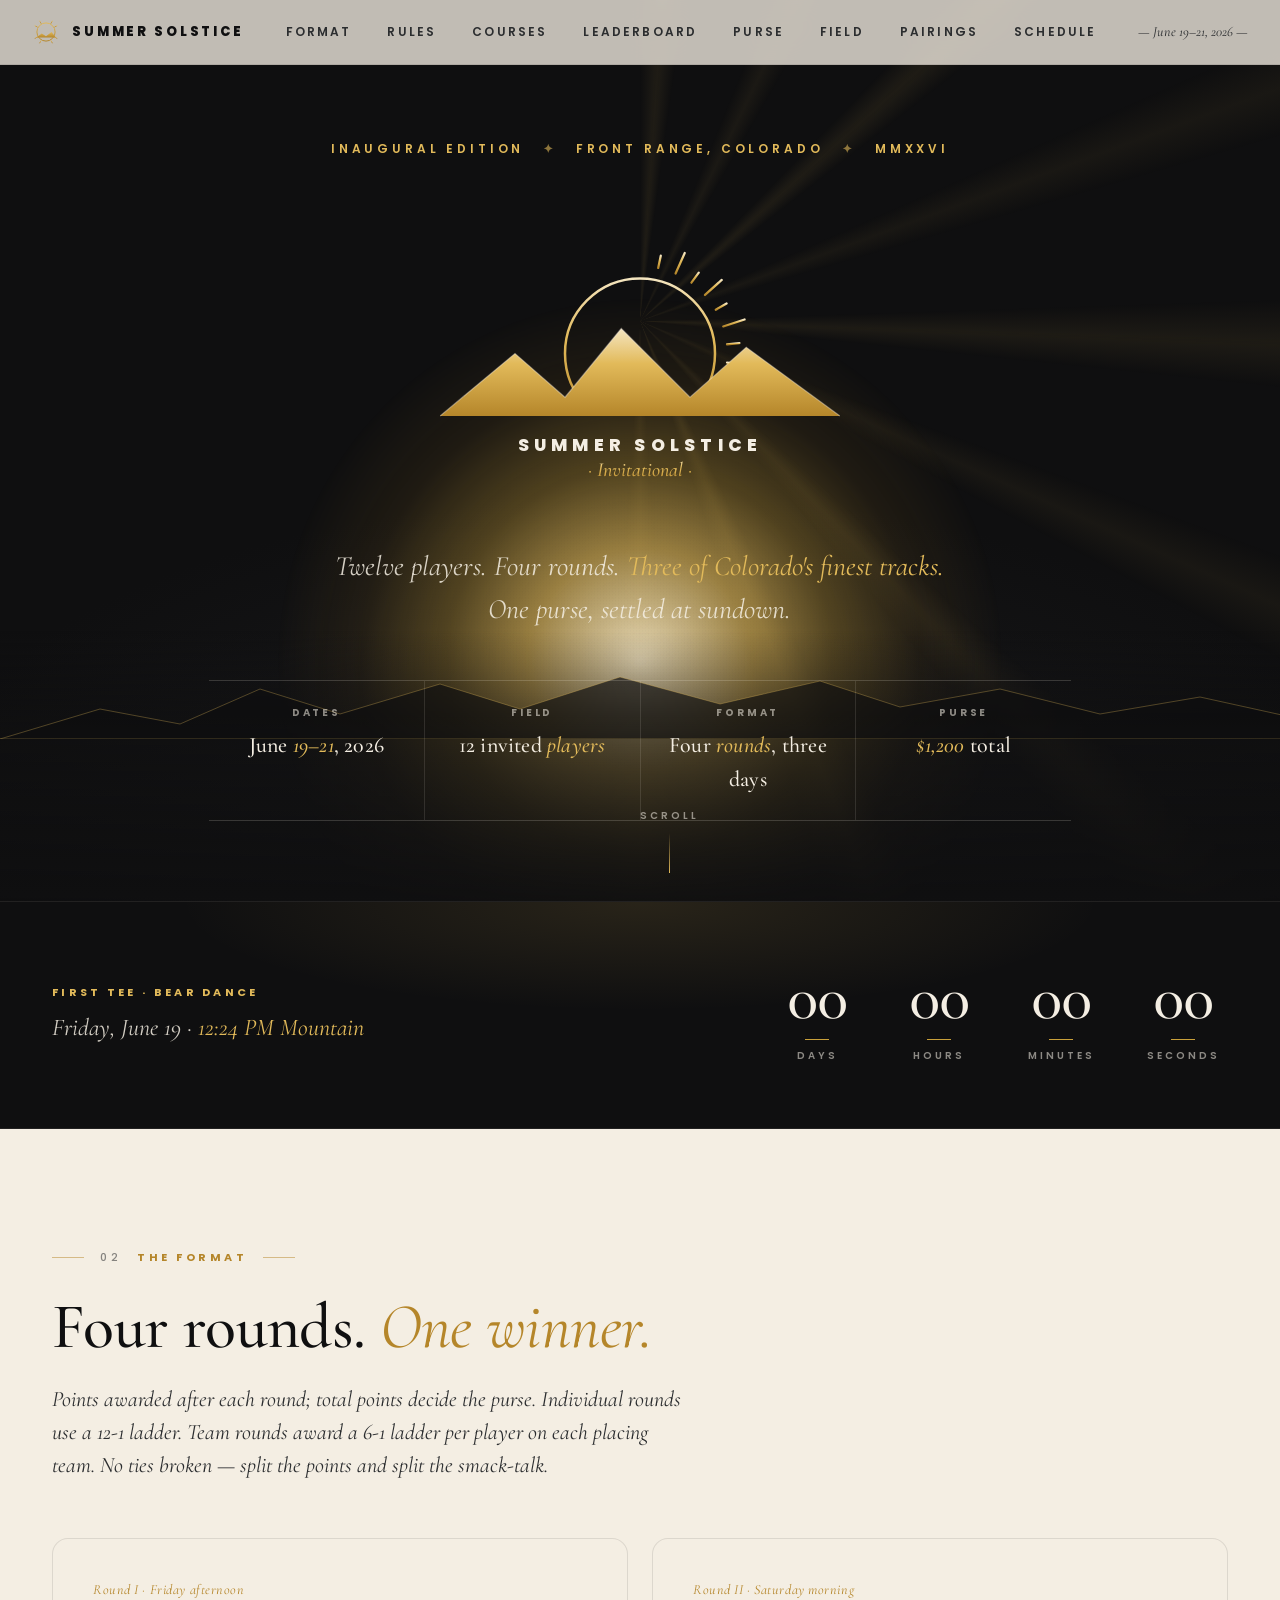
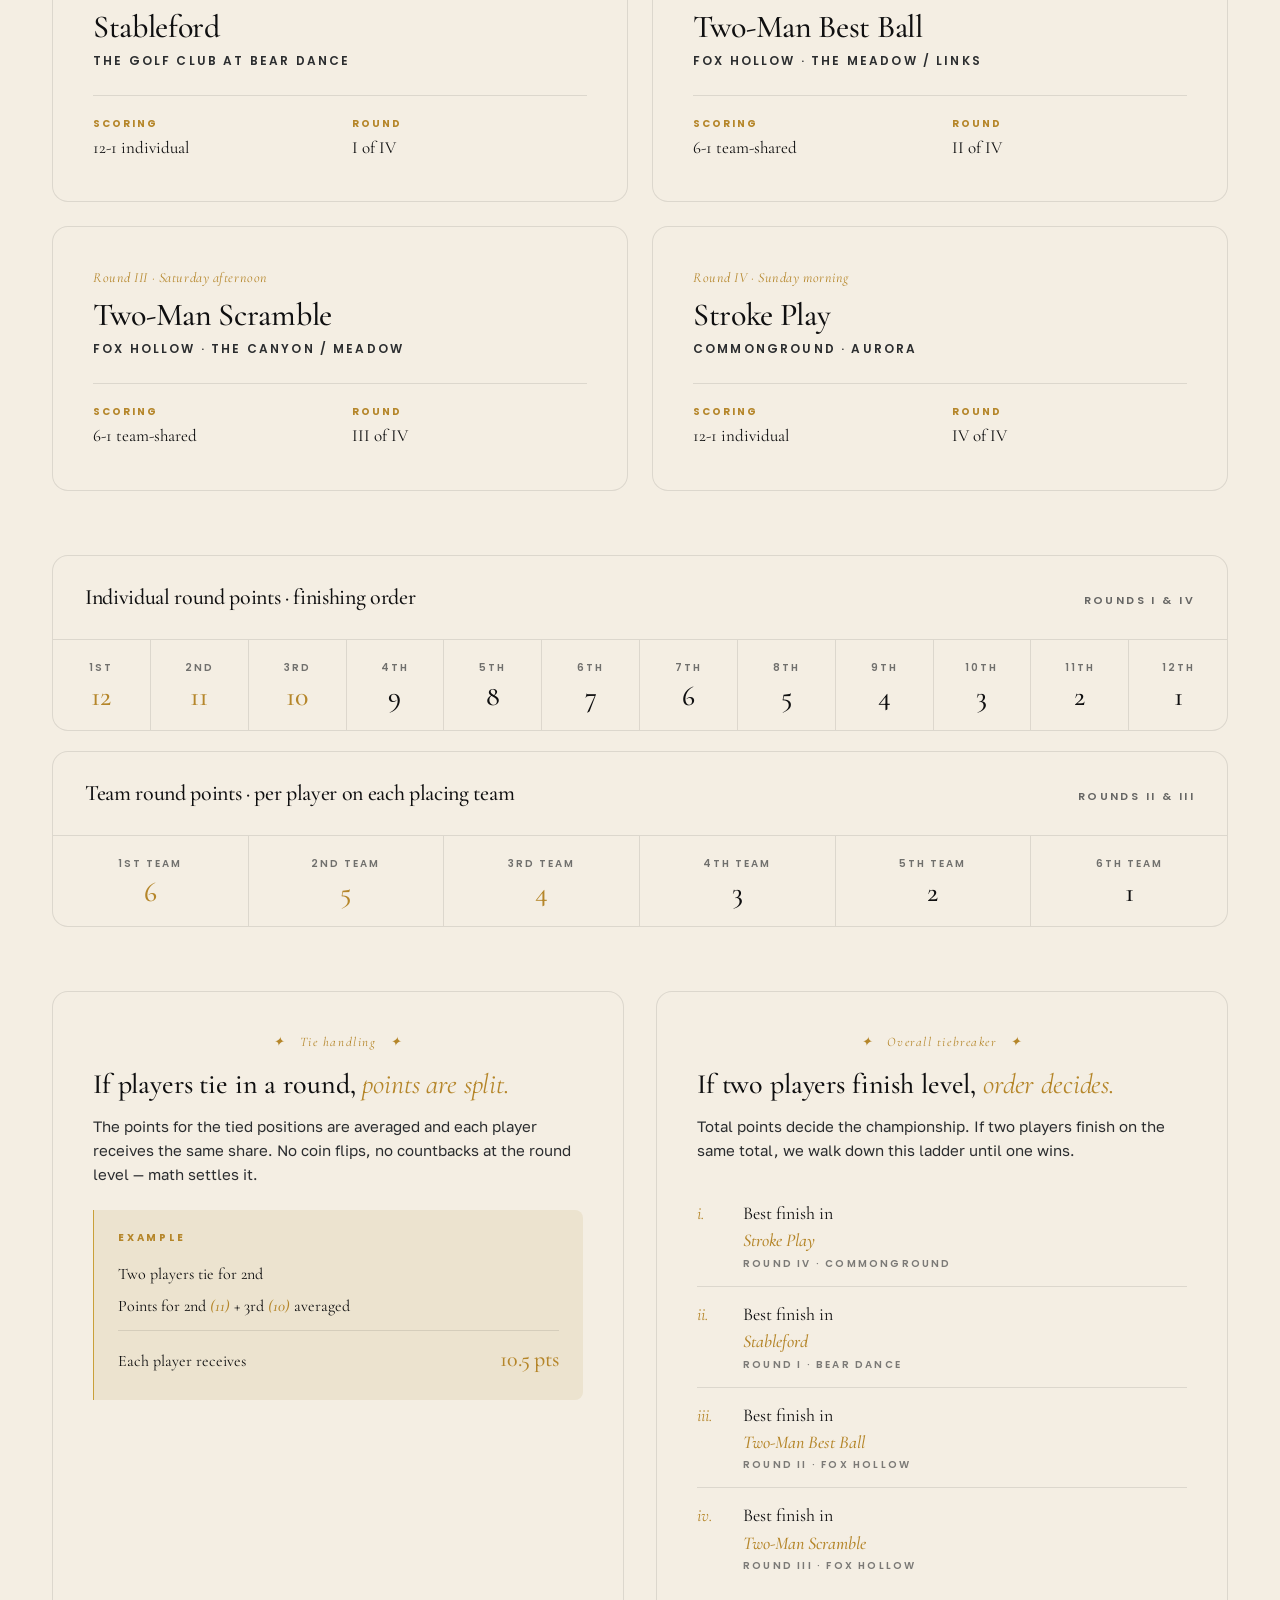
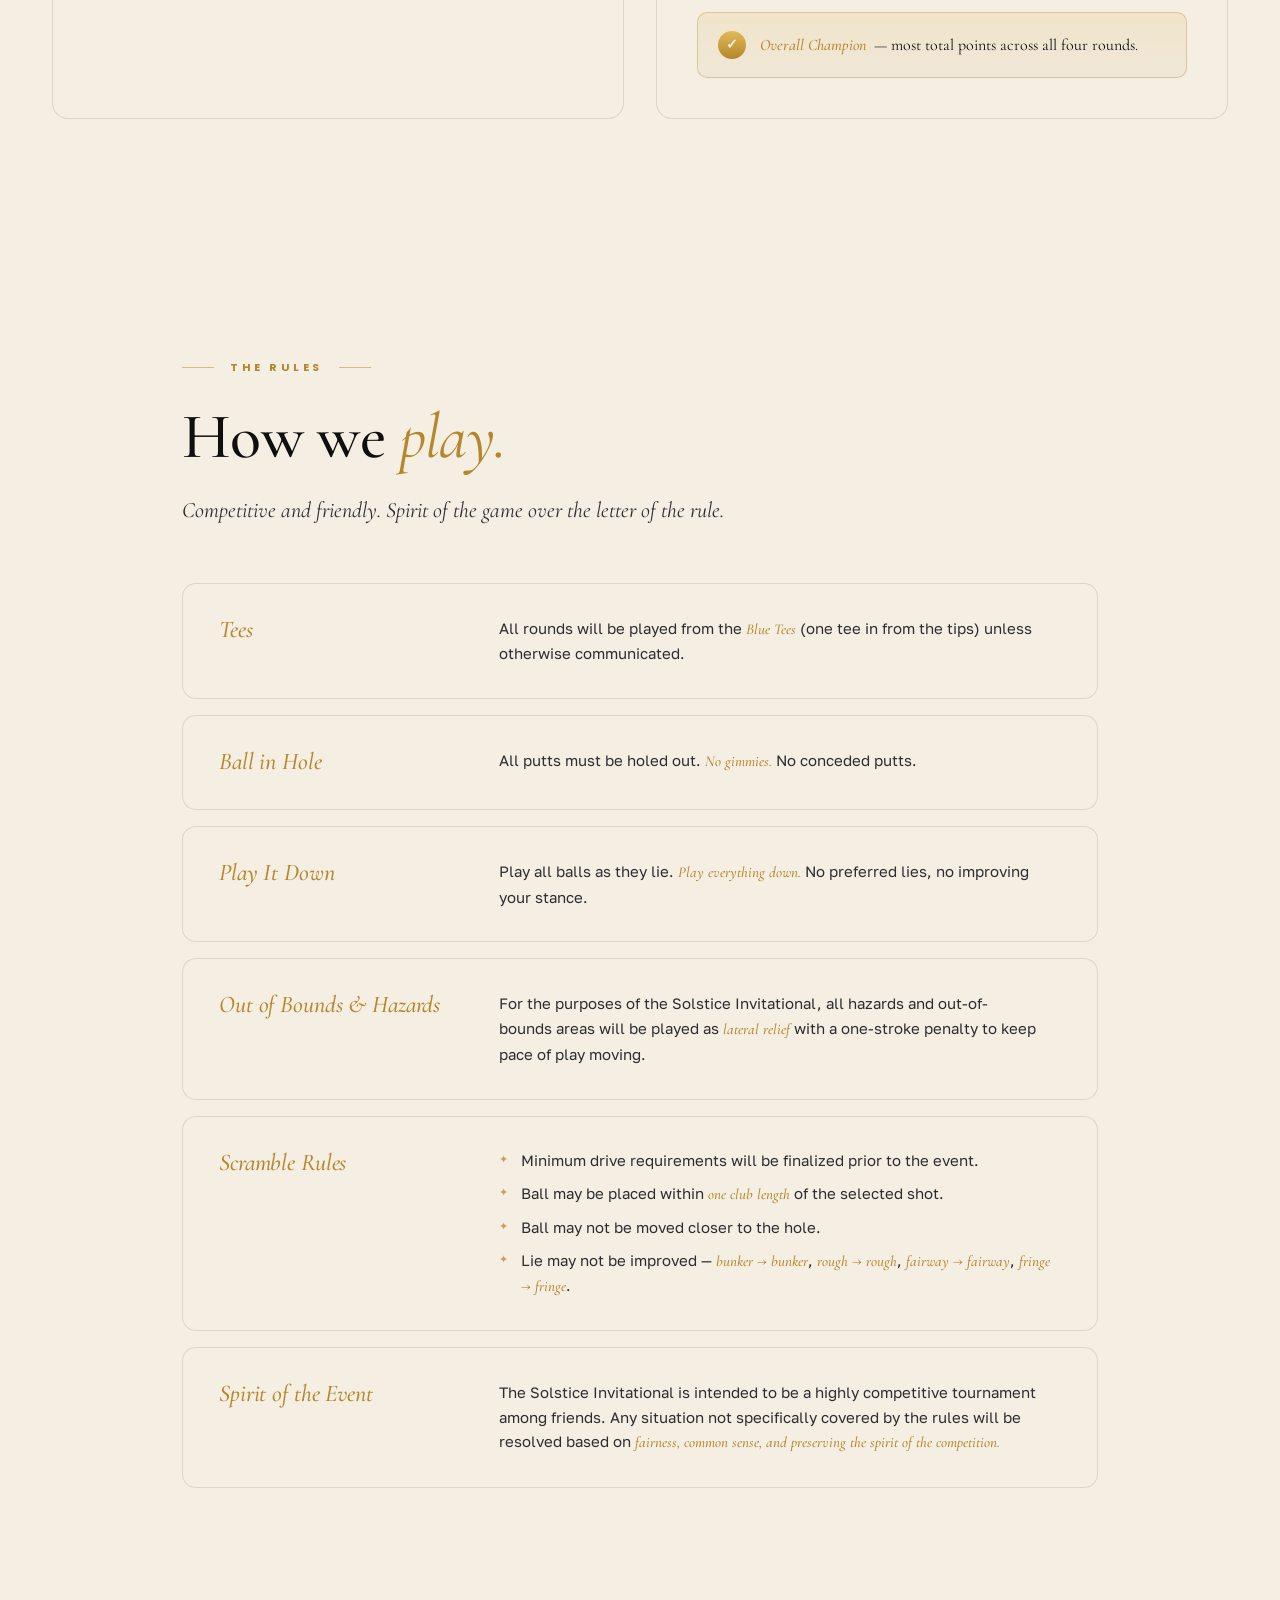
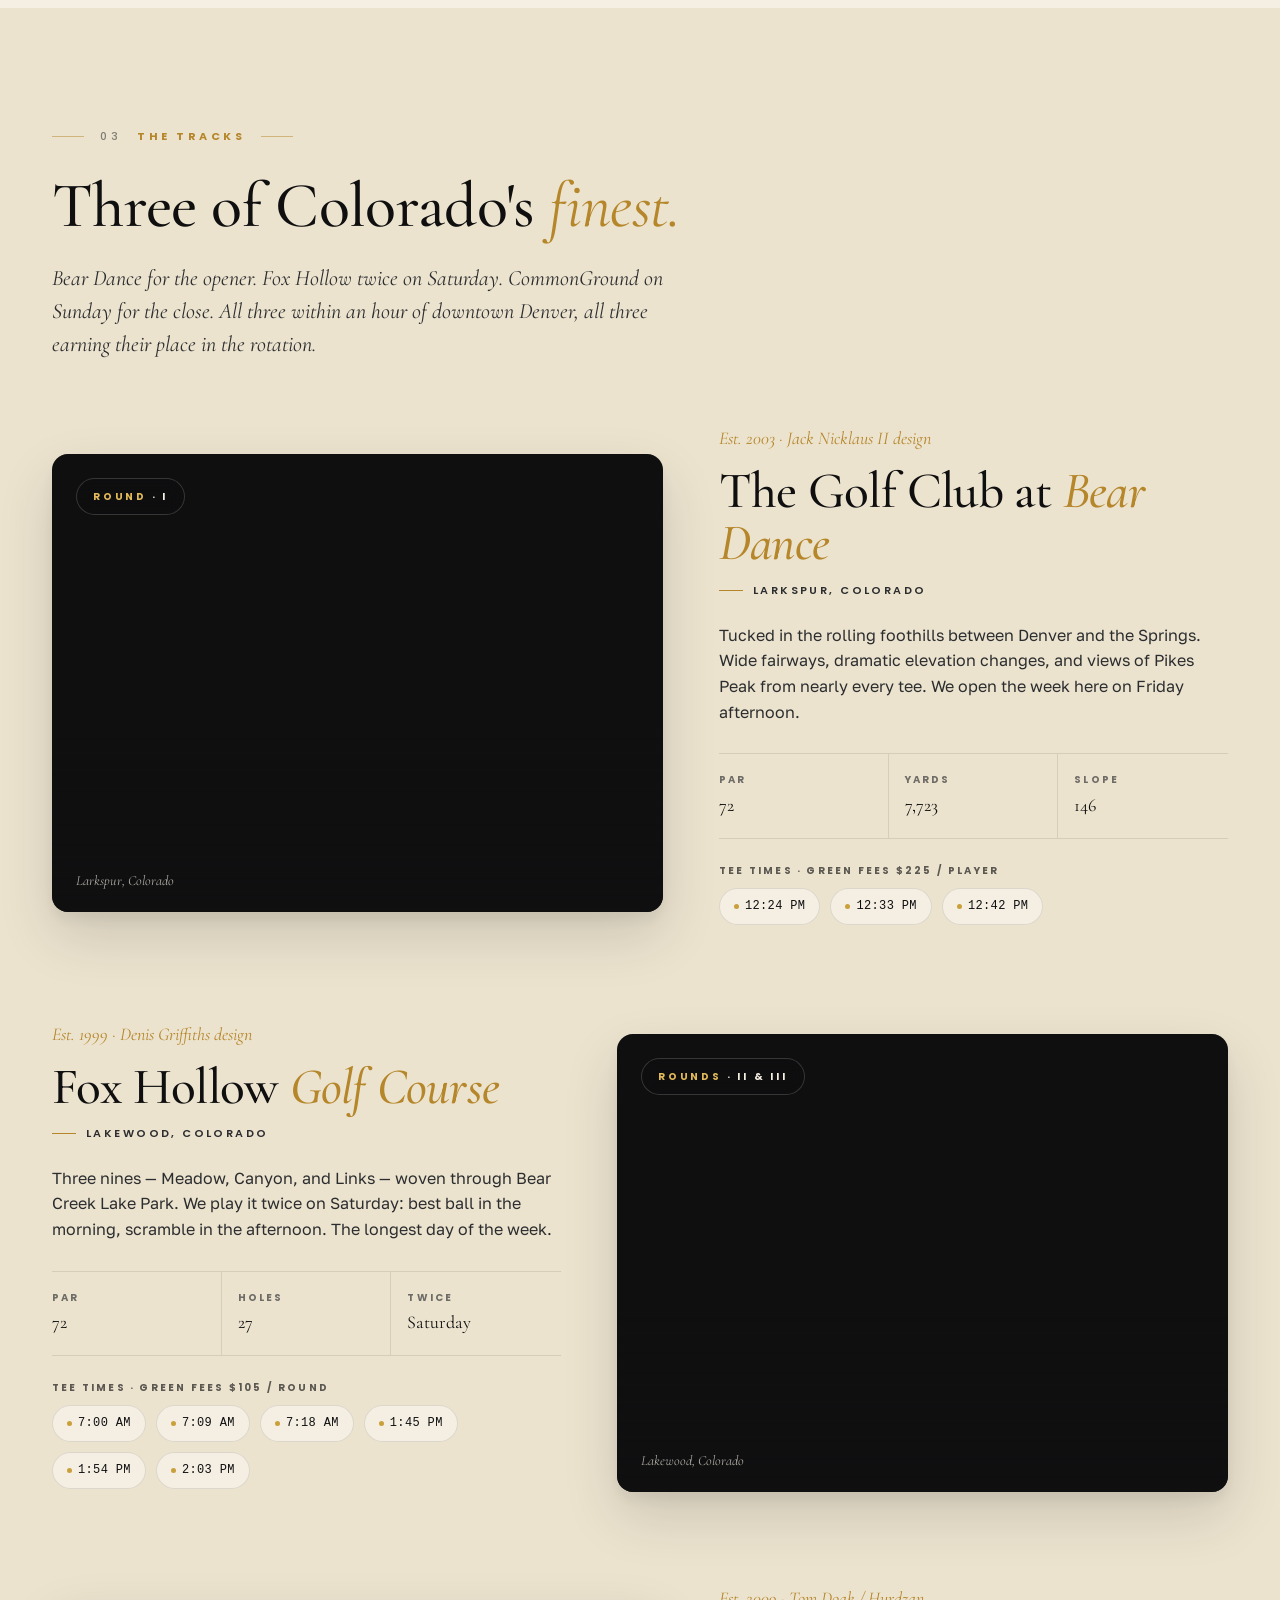
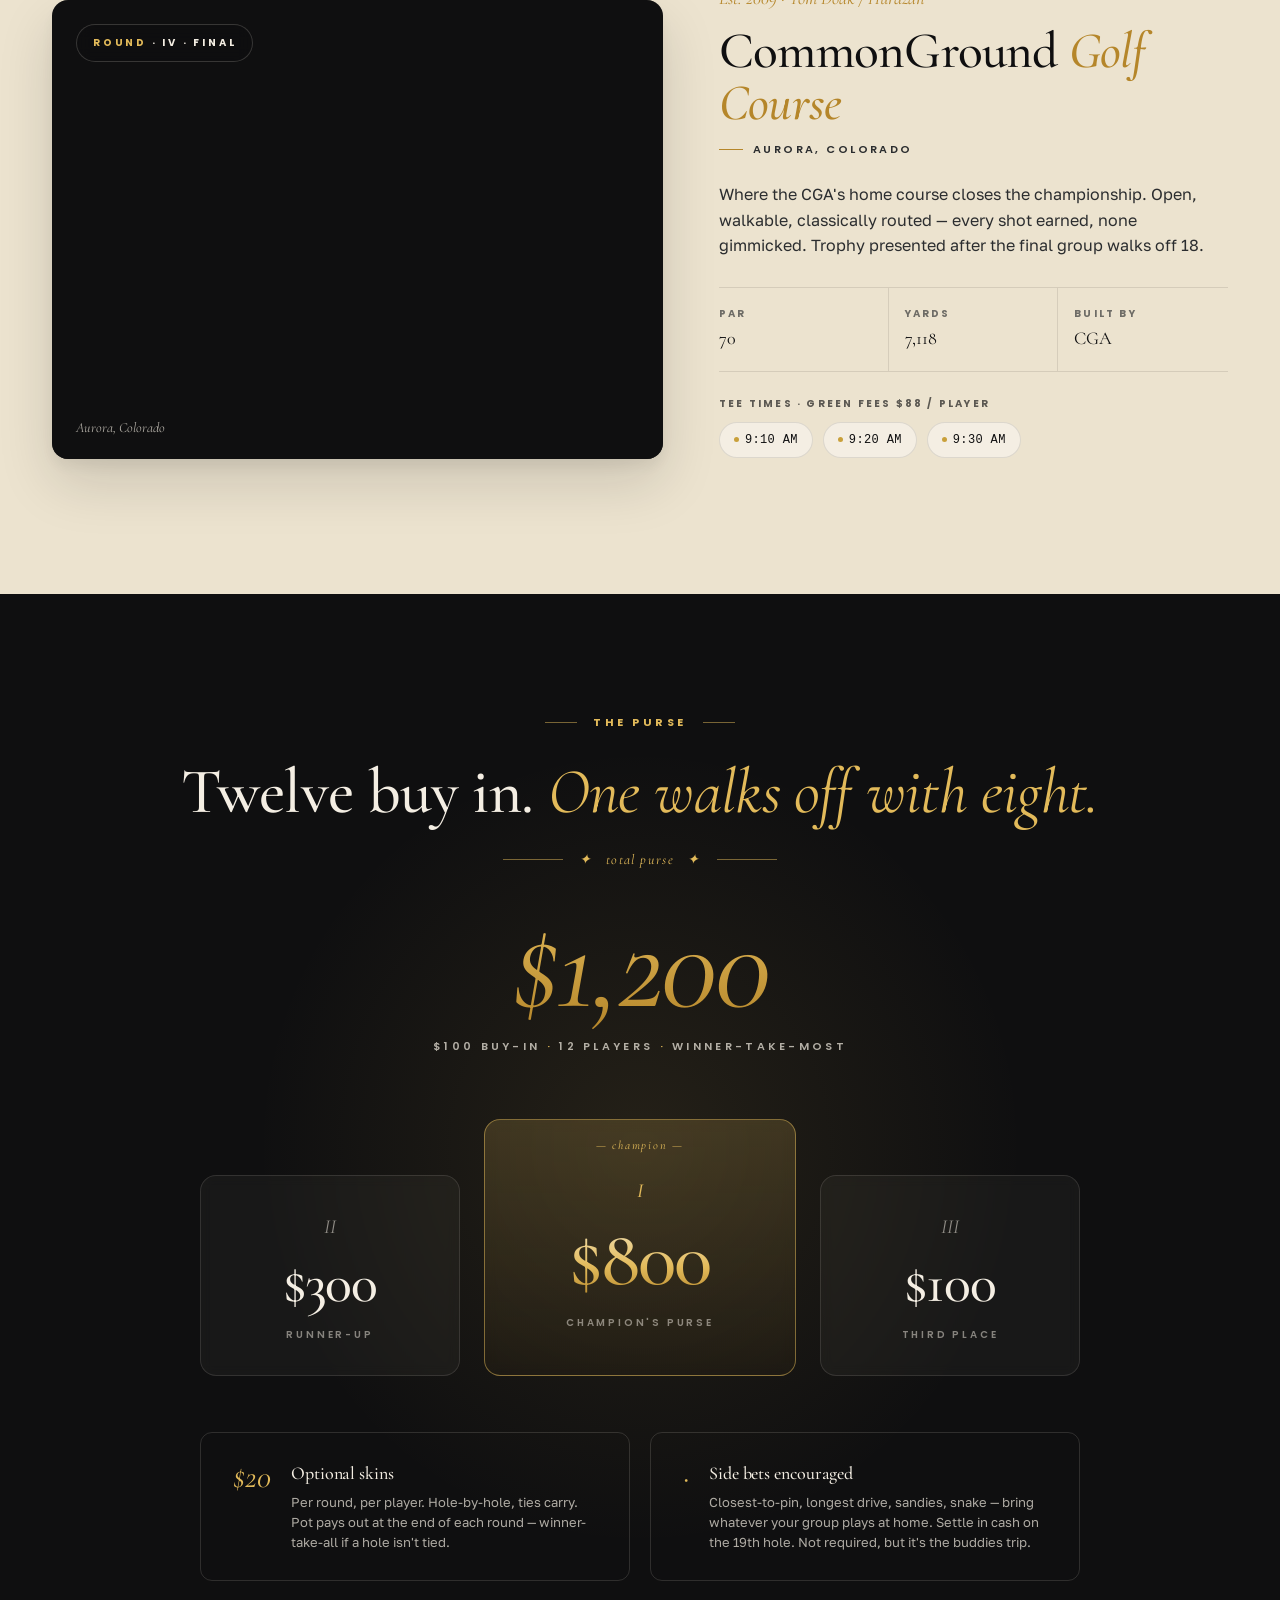
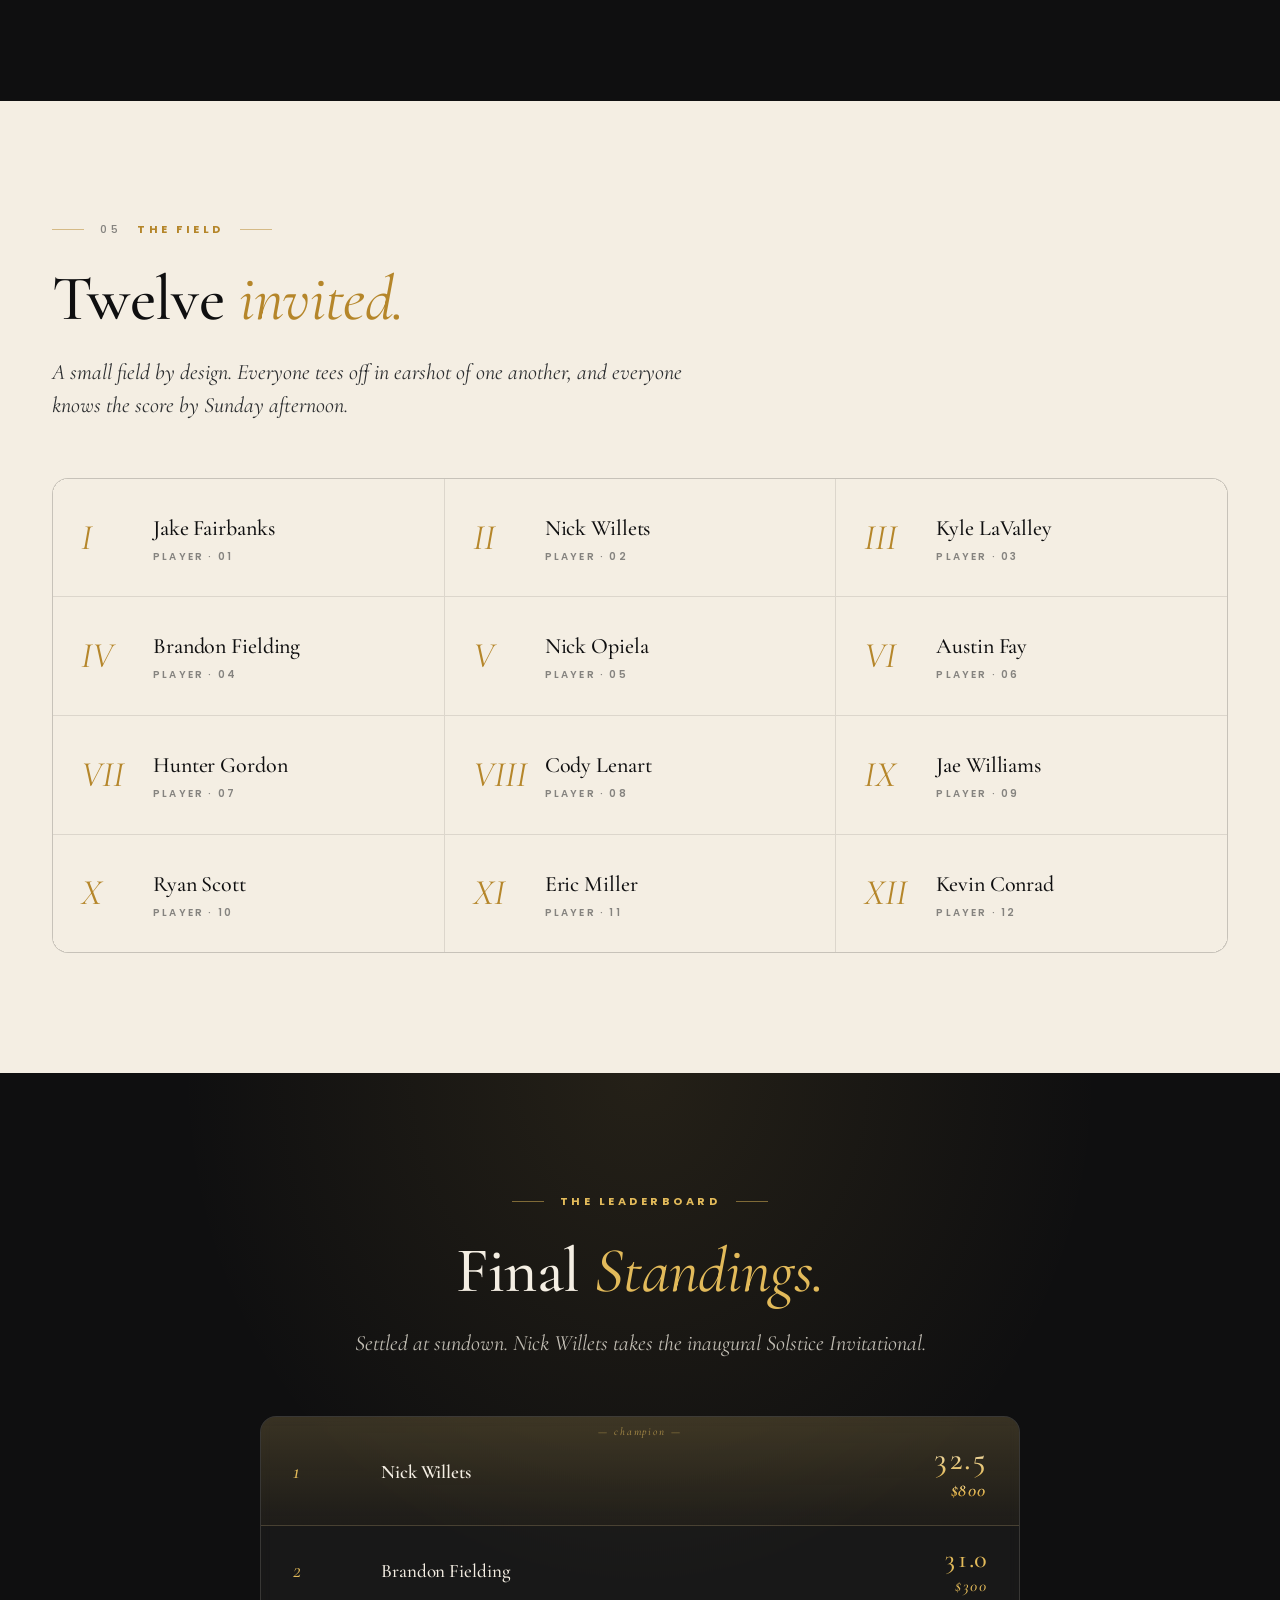
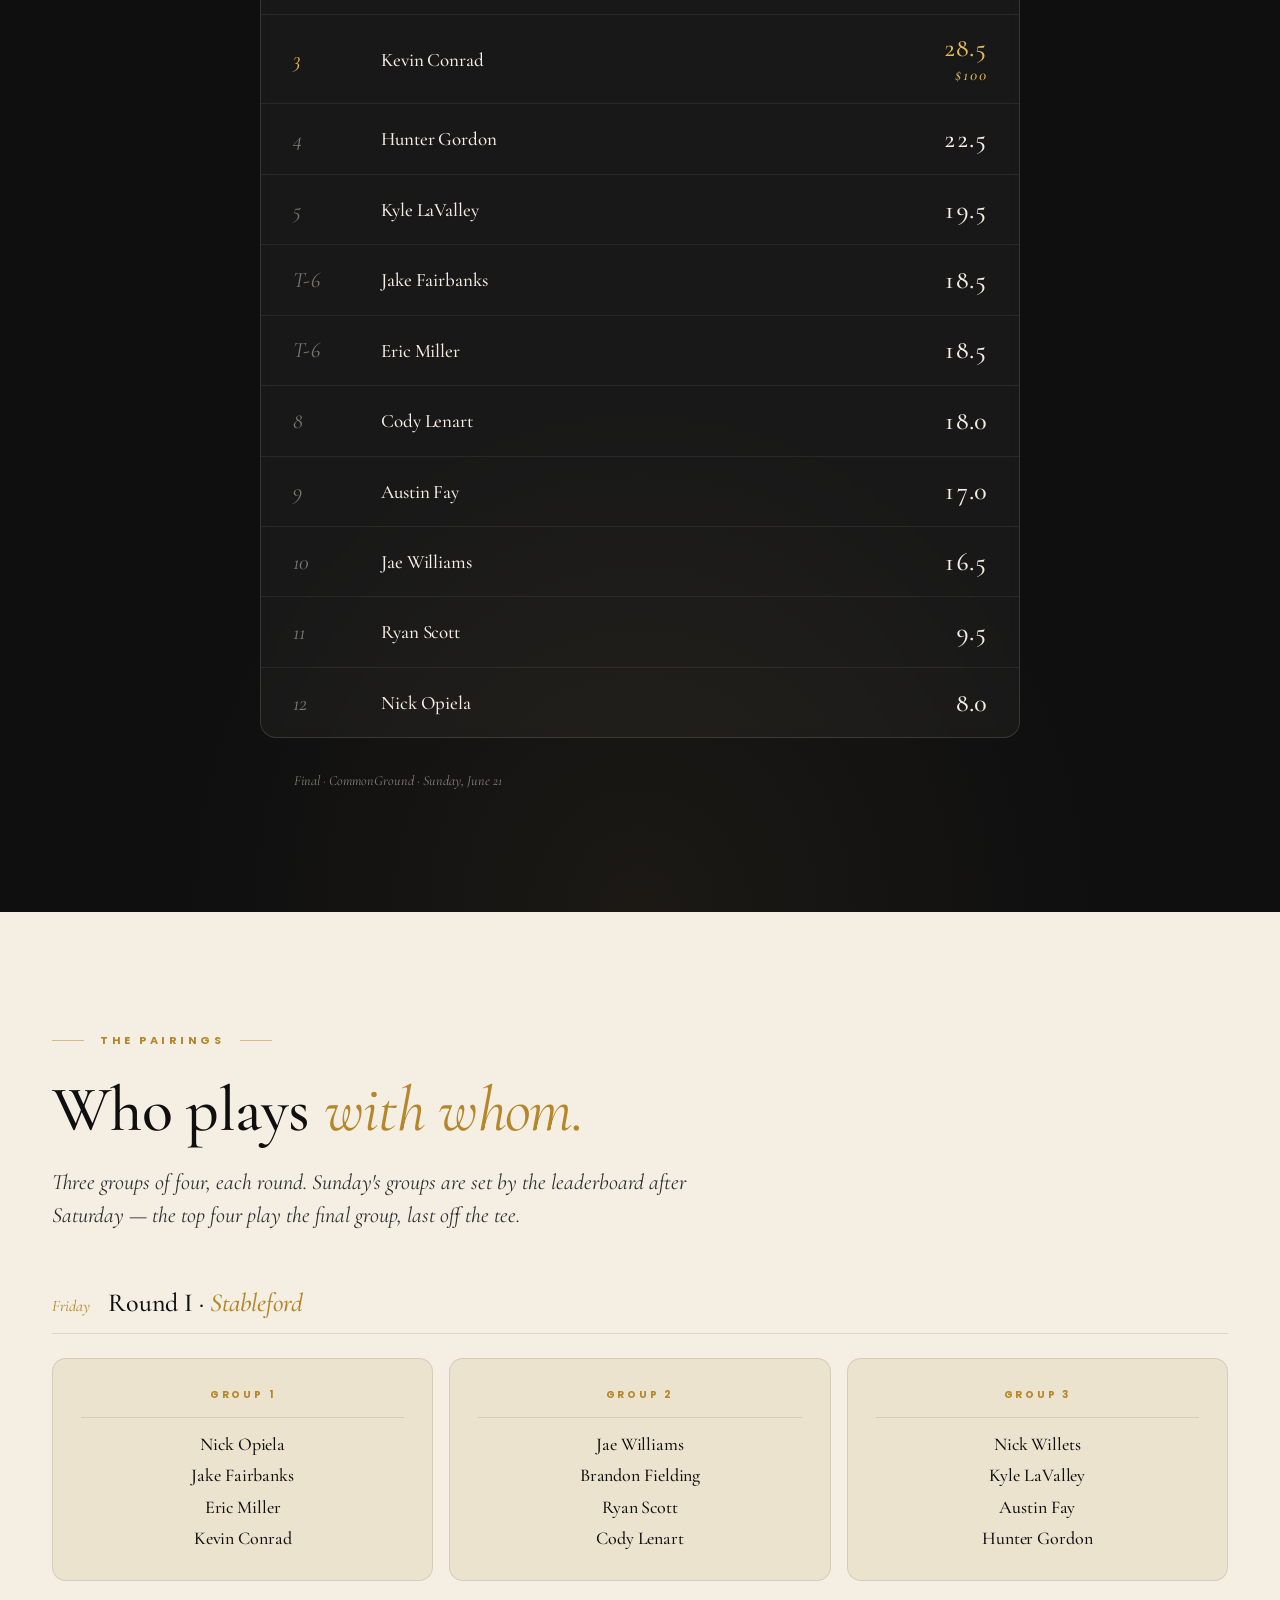
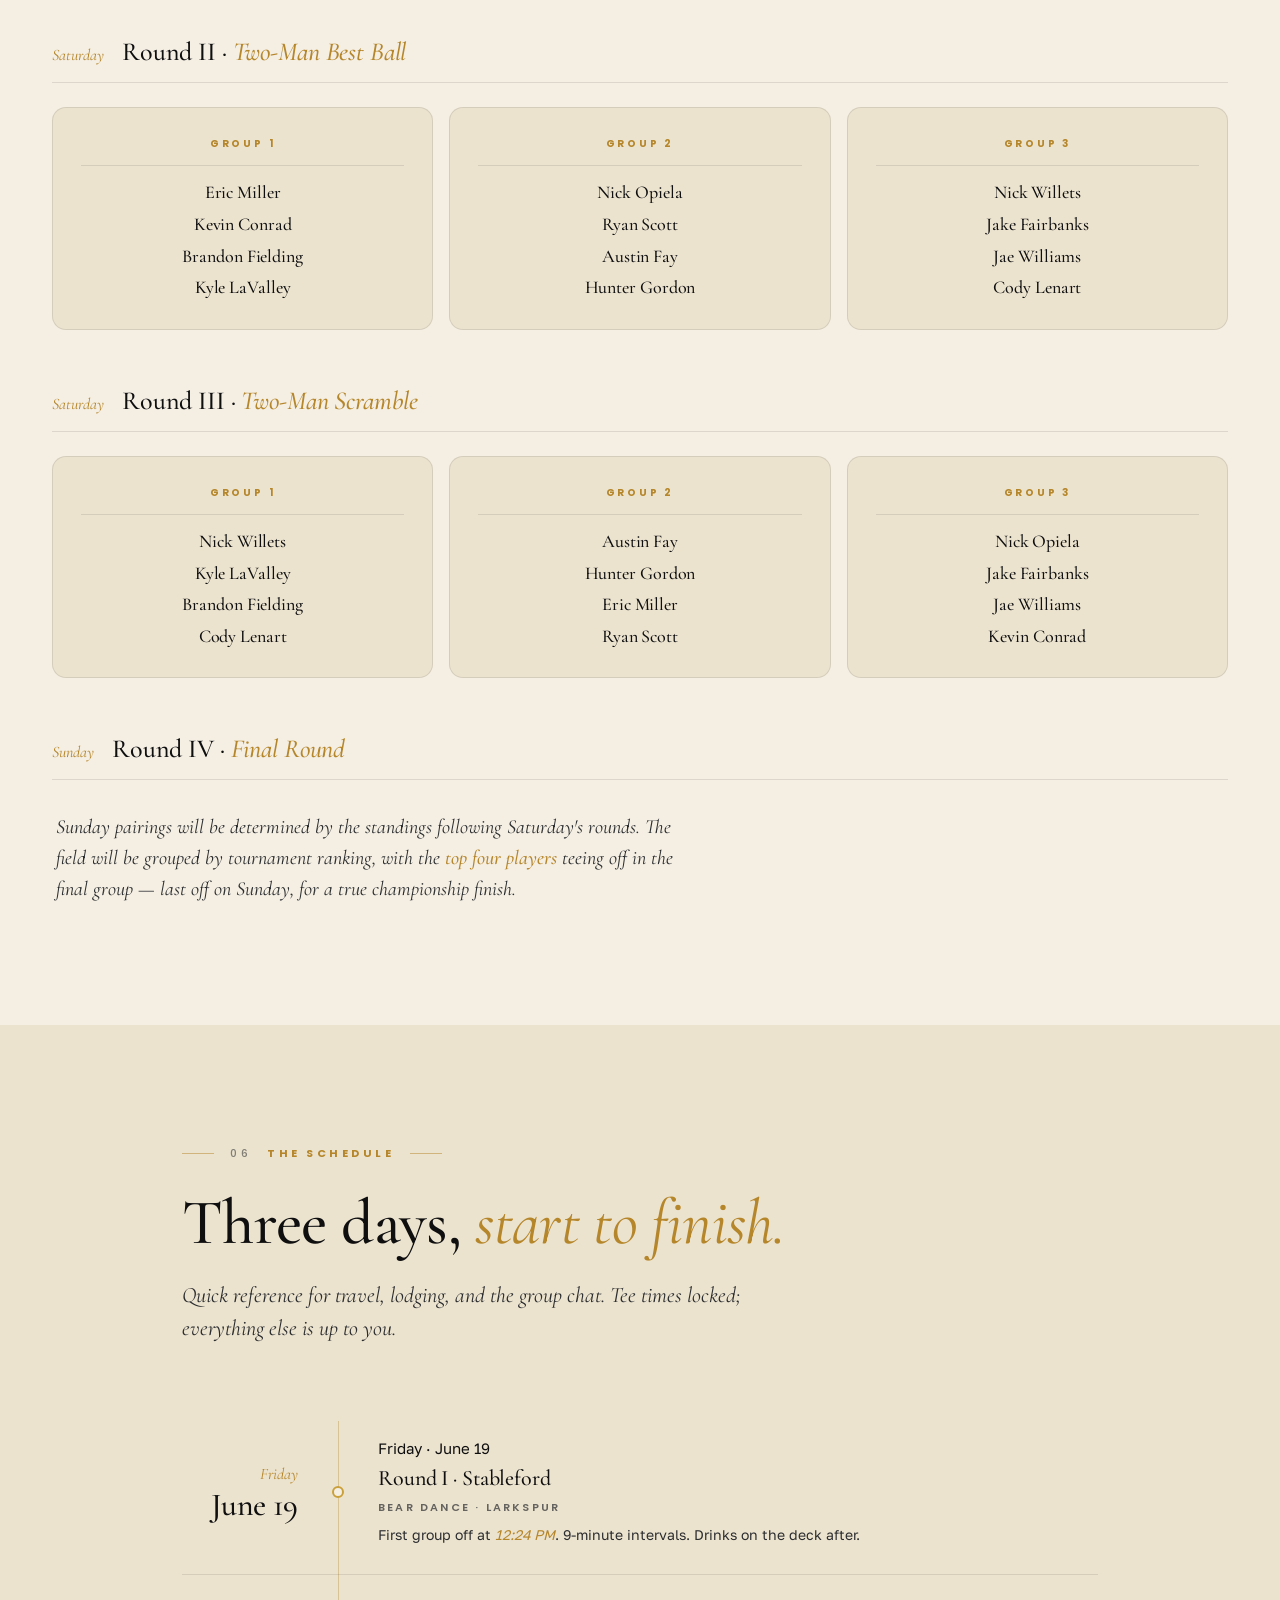
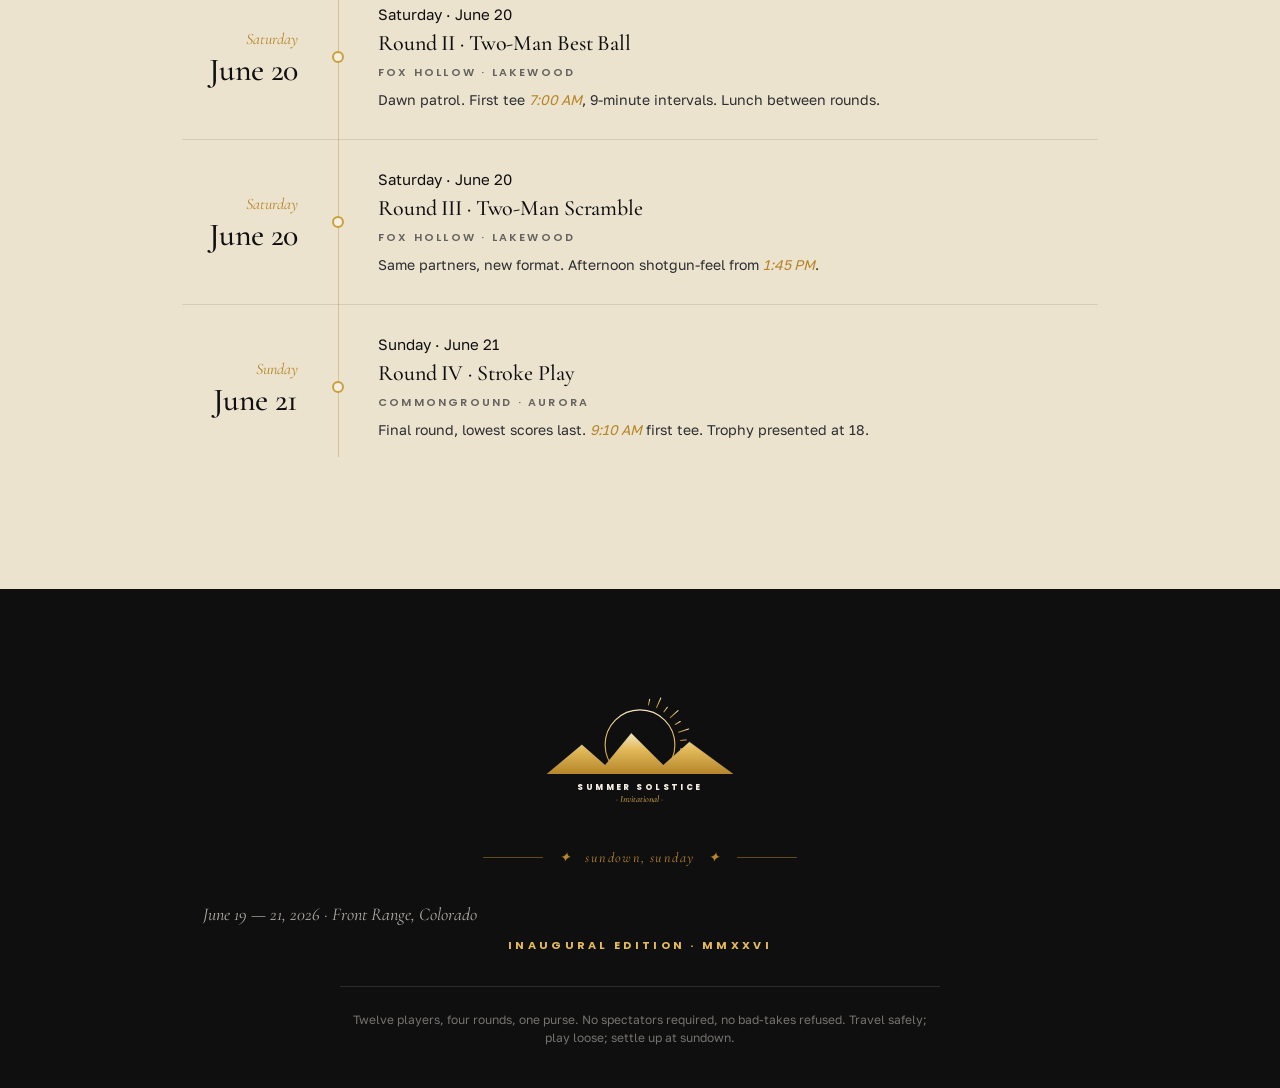
==== commit 8eb3a00d: "Show purse prize next to top-3 totals on leaderboard Nick Willets $800, Brandon Fielding $300, Kevin" ====
--- a/index.html
+++ b/index.html
@@ -569,17 +569,17 @@
         <div class="lb-row first">
           <div class="lb-rank">1</div>
           <div class="lb-name">Nick Willets</div>
-          <div class="lb-pts">32.5</div>
+          <div class="lb-pts">32.5<span class="lb-prize">$800</span></div>
         </div>
         <div class="lb-row top">
           <div class="lb-rank">2</div>
           <div class="lb-name">Brandon Fielding</div>
-          <div class="lb-pts">31.0</div>
+          <div class="lb-pts">31.0<span class="lb-prize">$300</span></div>
         </div>
         <div class="lb-row top">
           <div class="lb-rank">3</div>
           <div class="lb-name">Kevin Conrad</div>
-          <div class="lb-pts">28.5</div>
+          <div class="lb-pts">28.5<span class="lb-prize">$100</span></div>
         </div>
         <div class="lb-row">
           <div class="lb-rank">4</div>
--- a/styles/site.css
+++ b/styles/site.css
@@ -1711,6 +1711,27 @@
   margin: 32px 0 0;
 }
 
+/* Purse prize tag — sits beneath the points number on top-3 rows */
+.lb-prize {
+  display: block;
+  font-family: var(--serif);
+  font-style: italic;
+  font-weight: 500;
+  font-size: 16px;
+  color: var(--gold-bright);
+  letter-spacing: .03em;
+  text-align: right;
+  line-height: 1;
+  margin-top: 6px;
+}
+.lb-row.first .lb-prize {
+  font-size: 18px;
+  background: linear-gradient(180deg, #F4E5C0 0%, #E2BA5A 60%, #B5862A 100%);
+  -webkit-background-clip: text;
+  background-clip: text;
+  color: transparent;
+}
+
 /* Tablet (between phone and desktop) */
 @media (min-width: 541px) and (max-width: 880px) {
   .leaderboard-table { max-width: 100%; }
@@ -1721,6 +1742,8 @@
   .lb-row.first { padding-top: 40px; padding-bottom: 32px; }
   .lb-row.first .lb-name { font-size: 26px; }
   .lb-row.first .lb-pts { font-size: 44px; }
+  .lb-prize { font-size: 18px; margin-top: 8px; }
+  .lb-row.first .lb-prize { font-size: 20px; }
 }
 
 /* Phone */
@@ -1742,6 +1765,8 @@
   .lb-row.first .lb-name { font-size: 24px; }
   .lb-row.first .lb-pts { font-size: 46px; }
   .lb-row.first::before { font-size: 10px; top: 10px; }
+  .lb-prize { font-size: 18px; margin-top: 8px; }
+  .lb-row.first .lb-prize { font-size: 22px; }
   .lb-updated { font-size: 13px; margin-top: 24px; padding: 0 16px; }
 }
 
@@ -1752,6 +1777,8 @@
   .lb-row .lb-pts { font-size: 32px; }
   .lb-row.first .lb-name { font-size: 22px; }
   .lb-row.first .lb-pts { font-size: 40px; }
+  .lb-prize { font-size: 16px; }
+  .lb-row.first .lb-prize { font-size: 19px; }
 }
 
 /* ============================================================
